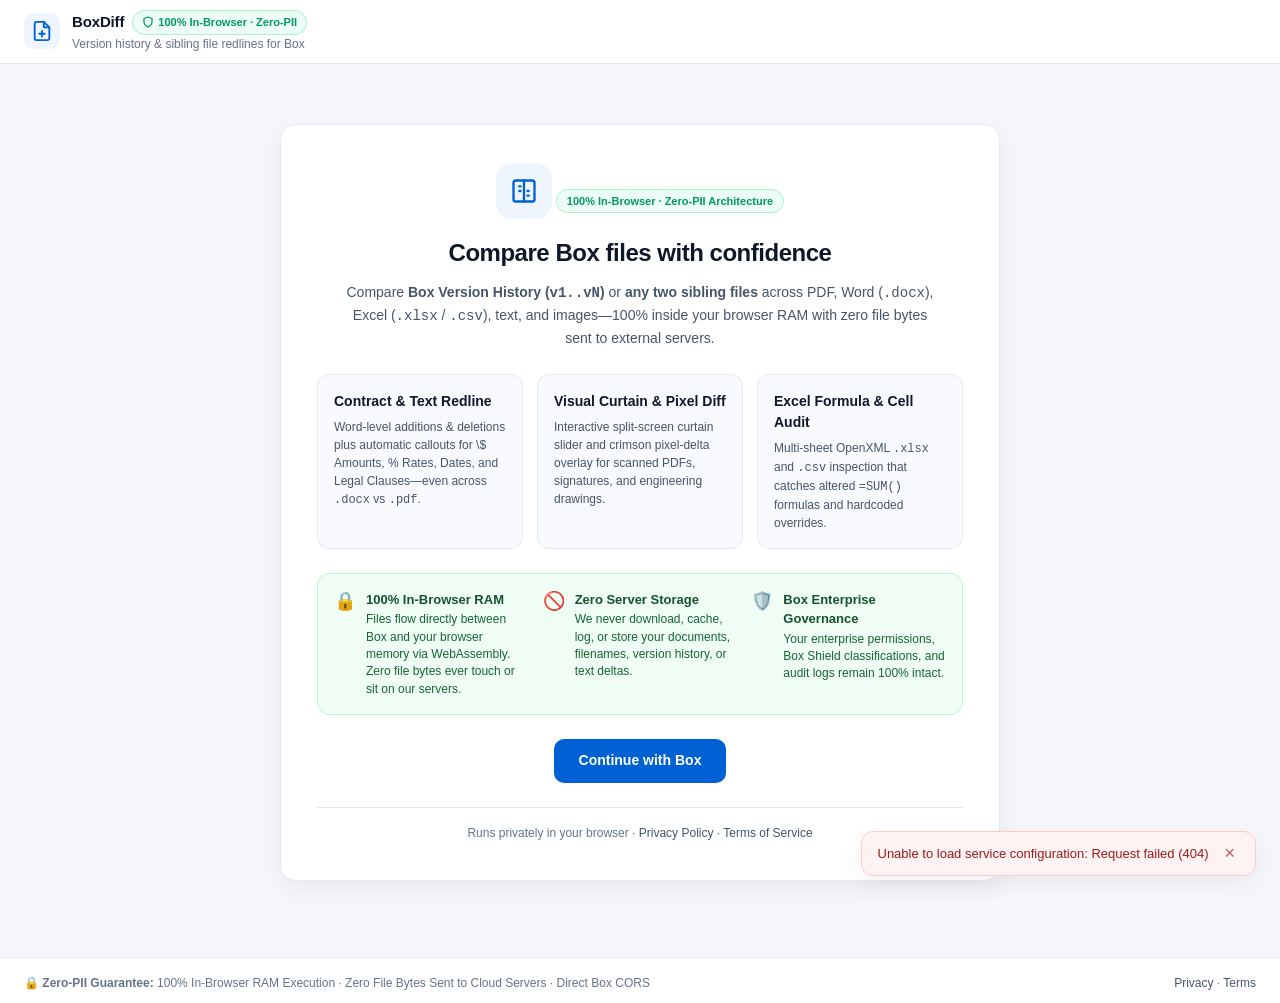
==== static/index.html @ 1926defb "feat(ui): highlight Zero-PII and 100% in-browser architecture across topbar, welcome card, and works" ====
<!DOCTYPE html>
<html lang="en">
<head>
  <meta charset="UTF-8" />
  <meta name="viewport" content="width=device-width, initial-scale=1.0" />
  <title>BoxDiff for Box</title>
  <link rel="stylesheet" href="/static/css/styles.css?v=2" />
  <script defer src="/static/vendor/pdf-lib.min.js?v=2"></script>
  <script defer src="/static/vendor/pdf.min.js?v=2"></script>
  <script defer src="/static/vendor/jszip.min.js?v=2"></script>
  <script type="module" src="/static/js/app.js?v=2"></script>
</head>
<body>
  <header class="topbar">
    <div class="brand-row">
      <div class="brand-icon" aria-hidden="true">
        <svg width="22" height="22" viewBox="0 0 24 24" fill="none" stroke="currentColor" stroke-width="2" stroke-linecap="round" stroke-linejoin="round">
          <path d="M14 2H6a2 2 0 0 0-2 2v16a2 2 0 0 0 2 2h12a2 2 0 0 0 2-2V8z"></path>
          <polyline points="14 2 14 8 20 8"></polyline>
          <line x1="12" y1="12" x2="12" y2="18"></line>
          <line x1="9" y1="15" x2="15" y2="15"></line>
        </svg>
      </div>
      <div class="brand-text">
        <div class="brand-title-line">
          <span class="brand-name">BoxDiff</span>
          <span class="privacy-pill" title="100% In-Browser: Files are streamed directly between Box and your browser's RAM via Box CORS. Zero file bytes are ever stored, cached, or analyzed on external servers.">
            <svg width="12" height="12" viewBox="0 0 24 24" fill="none" stroke="currentColor" stroke-width="2.5" stroke-linecap="round" stroke-linejoin="round" aria-hidden="true">
              <path d="M12 22s8-4 8-10V5l-8-3-8 3v7c0 6 8 10 8 10z"/>
            </svg>
            100% In-Browser &middot; Zero-PII
          </span>
        </div>
        <div class="brand-sub" id="active-context-label">Version history &amp; sibling file redlines for Box</div>
      </div>
    </div>

    <nav id="workspaceTabs" class="nav-tabs hidden" aria-label="Workspace Views">
      <button id="tabCompare" type="button" class="tab-btn active">Compare &amp; Redline</button>
      <button id="tabBrowse" type="button" class="tab-btn">Browse Box Folder</button>
    </nav>

    <div class="header-actions">
      <span id="quotaBadge" class="quota-pill hidden">Free: 5/5 diffs left</span>
      <span id="userBadge" class="pill-user hidden">Box Connected</span>
      <a id="btnReturnBox" href="#" class="btn btn-secondary btn-sm hidden">Return to Box</a>
    </div>
  </header>

  <main class="container">
    <div id="statusBanner" class="status-banner hidden" role="status">
      <span id="statusBannerText"></span>
      <button id="statusBannerClose" type="button" class="banner-close" aria-label="Dismiss">&times;</button>
    </div>

    <!-- Standalone OAuth Connect Screen -->
    <section id="connectScreen" class="welcome-card">
      <div class="welcome-icon" aria-hidden="true">
        <svg width="28" height="28" viewBox="0 0 24 24" fill="none" stroke="currentColor" stroke-width="2" stroke-linecap="round" stroke-linejoin="round">
          <rect x="3" y="3" width="18" height="18" rx="2" ry="2"></rect>
          <line x1="12" y1="3" x2="12" y2="21"></line>
          <path d="M8 8h1M8 12h1M15 12h1M15 16h1"></path>
        </svg>
      </div>
      <span class="hero-badge">100% In-Browser &middot; Zero-PII Architecture</span>
      <h1>Compare Box files with confidence</h1>
      <p class="welcome-lead">
        Compare <strong>Box Version History (<code>v1..vN</code>)</strong> or <strong>any two sibling files</strong> across
        PDF, Word (<code>.docx</code>), Excel (<code>.xlsx</code> / <code>.csv</code>), text, and images—100% inside your browser RAM with zero file bytes sent to external servers.
      </p>
      <div class="feature-grid">
        <div class="feature-tile">
          <h3>Contract &amp; Text Redline</h3>
          <p>Word-level additions &amp; deletions plus automatic callouts for \$ Amounts, % Rates, Dates, and Legal Clauses—even across <code>.docx</code> vs <code>.pdf</code>.</p>
        </div>
        <div class="feature-tile">
          <h3>Visual Curtain &amp; Pixel Diff</h3>
          <p>Interactive split-screen curtain slider and crimson pixel-delta overlay for scanned PDFs, signatures, and engineering drawings.</p>
        </div>
        <div class="feature-tile">
          <h3>Excel Formula &amp; Cell Audit</h3>
          <p>Multi-sheet OpenXML <code>.xlsx</code> and <code>.csv</code> inspection that catches altered <code>=SUM()</code> formulas and hardcoded overrides.</p>
        </div>
      </div>
      <div class="trust-guarantee-card">
        <div class="trust-item">
          <span class="trust-icon" aria-hidden="true">🔒</span>
          <div>
            <strong>100% In-Browser RAM</strong>
            <p>Files flow directly between Box and your browser memory via WebAssembly. Zero file bytes ever touch or sit on our servers.</p>
          </div>
        </div>
        <div class="trust-item">
          <span class="trust-icon" aria-hidden="true">🚫</span>
          <div>
            <strong>Zero Server Storage</strong>
            <p>We never download, cache, log, or store your documents, filenames, version history, or text deltas.</p>
          </div>
        </div>
        <div class="trust-item">
          <span class="trust-icon" aria-hidden="true">🛡️</span>
          <div>
            <strong>Box Enterprise Governance</strong>
            <p>Your enterprise permissions, Box Shield classifications, and audit logs remain 100% intact.</p>
          </div>
        </div>
      </div>
      <div class="welcome-actions">
        <button id="btnConnectBox" type="button" class="btn btn-primary btn-lg">Continue with Box</button>
      </div>
      <div class="welcome-footer">
        Runs privately in your browser &middot;
        <a href="/privacy" target="_blank" rel="noopener">Privacy Policy</a> &middot;
        <a href="/terms" target="_blank" rel="noopener">Terms of Service</a>
      </div>
    </section>

    <!-- Main Comparison Workspace -->
    <section id="compareWorkspace" class="workspace-section hidden">
      <div class="privacy-notice-strip">
        <span class="shield-dot" aria-hidden="true"></span>
        <span><strong>Zero-PII Active:</strong> Files are read and compared entirely within your browser RAM over direct Box HTTPS. Zero file bytes leave your machine or touch external servers.</span>
      </div>

      <div class="source-selector-card">
        <div class="selector-col selector-left">
          <label for="leftSelect" class="selector-label">
            <span class="dot dot-left"></span> Baseline (Left &mdash; Prior Version or Reference File)
          </label>
          <select id="leftSelect" class="source-select"></select>
          <div id="leftMetaInfo" class="selector-meta">Select baseline version or file</div>
        </div>

        <div class="selector-swap">
          <button id="btnSwapSides" type="button" class="btn-icon" title="Swap Baseline and Target">
            &#8646;
          </button>
        </div>

        <div class="selector-col selector-right">
          <label for="rightSelect" class="selector-label">
            <span class="dot dot-right"></span> Target (Right &mdash; Current Version or Revised File)
          </label>
          <select id="rightSelect" class="source-select"></select>
          <div id="rightMetaInfo" class="selector-meta">Select target version or file</div>
        </div>

        <div class="selector-actions">
          <button id="btnRunDiff" type="button" class="btn btn-primary">Run Comparison</button>
          <div class="export-row">
            <button id="btnExportBoxPdf" type="button" class="btn btn-secondary btn-sm" disabled>
              Save Report to Box
            </button>
            <button id="btnDownloadLocalPdf" type="button" class="btn btn-ghost btn-sm" disabled>
              Download PDF
            </button>
          </div>
        </div>
      </div>

      <div id="exportSuccessStrip" class="export-strip hidden">
        <span id="exportSuccessText">Saved Redline_Report.pdf to Box!</span>
        <button id="btnCopyReportLink" type="button" class="btn btn-ghost btn-sm">
          Create &amp; Copy Shared Link
        </button>
      </div>

      <div id="identicalNotice" class="identical-banner hidden">
        <strong>Cryptographic Match (Identical SHA-1):</strong> Baseline and Target contain identical raw bytes.
      </div>

      <div id="emptyPromptCard" class="empty-prompt-card hidden">
        <h3 id="emptyPromptTitle">Ready to Compare</h3>
        <p id="emptyPromptBody">
          Choose your <strong>Baseline (Left)</strong> and <strong>Target (Right)</strong> versions or sibling files above, then click <strong>Run Comparison</strong>.
        </p>
      </div>

      <!-- Diff Mode Switcher + KPI Strip -->
      <div id="diffToolbar" class="diff-toolbar hidden">
        <div class="mode-pills" role="tablist">
          <button id="modeBtnText" type="button" class="mode-pill active">Text &amp; Clause Redline</button>
          <button id="modeBtnVisual" type="button" class="mode-pill">Visual Curtain &amp; Pixel Diff</button>
          <button id="modeBtnSheet" type="button" class="mode-pill">Spreadsheet &amp; Formula Audit</button>
        </div>
        <div id="kpiSummaryStrip" class="kpi-strip"></div>
      </div>

      <!-- PANE 1: Text & Clause Redline -->
      <div id="paneTextDiff" class="diff-pane hidden">
        <div id="scannedPdfHint" class="hint-banner hidden">
          No selectable text layer was found on one or more PDF pages. Switch to <strong>Visual Curtain &amp; Pixel Diff</strong> above to inspect scanned signatures, stamps, or image changes.
        </div>

        <div id="smartHighlightsBox" class="highlights-card hidden">
          <div class="highlights-header">
            <strong>Smart Financial, Rate, Date &amp; Legal Clause Highlights</strong>
            <span id="highlightsCountBadge" class="pill-warn">0 key shifts</span>
          </div>
          <div id="smartHighlightsList" class="highlights-grid"></div>
        </div>

        <div class="subtoolbar">
          <div class="btn-group">
            <button id="btnTextUnified" type="button" class="sub-btn active">Unified Redline</button>
            <button id="btnTextSplit" type="button" class="sub-btn">Side-by-Side</button>
          </div>
          <label class="checkbox-inline">
            <input type="checkbox" id="chkChangesOnly" checked />
            <span>Show changed sections only (&plusmn;3 context lines)</span>
          </label>
        </div>

        <div id="textDiffContainer" class="redline-viewport"></div>
      </div>

      <!-- PANE 2: Visual Curtain & Pixel Diff -->
      <div id="paneVisualDiff" class="diff-pane hidden">
        <div class="subtoolbar visual-subtoolbar">
          <div class="btn-group">
            <button id="visModeCurtain" type="button" class="sub-btn active">Split Curtain Slider</button>
            <button id="visModePixel" type="button" class="sub-btn">Crimson Pixel Delta</button>
            <button id="visModeSide" type="button" class="sub-btn">Side-by-Side</button>
          </div>

          <div class="page-nav-group">
            <button id="btnPrevPage" type="button" class="btn btn-ghost btn-sm">&larr; Prev</button>
            <span id="pageIndicator" class="page-indicator">Page 1 / 1</span>
            <button id="btnNextPage" type="button" class="btn btn-ghost btn-sm">Next &rarr;</button>
          </div>

          <div class="sensitivity-group">
            <label for="pixelThresholdRange">Threshold:</label>
            <input id="pixelThresholdRange" type="range" min="8" max="64" value="24" />
            <span id="pixelThresholdLabel" class="mono-sm">24</span>
          </div>

          <span id="visualPageDeltaBadge" class="pill-delta">0.00% pixels changed</span>
        </div>

        <div id="pageDeltaStrip" class="page-delta-strip hidden"></div>

        <div id="visualStage" class="visual-stage">
          <!-- Mode 1: Interactive Split Curtain -->
          <div id="curtainStage" class="curtain-wrapper">
            <div class="curtain-slider-bar">
              <span class="tag-left">Baseline (Left)</span>
              <input id="curtainSlider" type="range" min="0" max="100" value="50" aria-label="Curtain split position" />
              <span class="tag-right">Target (Right)</span>
            </div>
            <div id="curtainViewport" class="curtain-viewport">
              <canvas id="curtainRightCanvas" class="vis-canvas"></canvas>
              <div id="curtainLeftClip" class="curtain-left-clip">
                <canvas id="curtainLeftCanvas" class="vis-canvas"></canvas>
              </div>
              <div id="curtainDivider" class="curtain-divider">
                <div class="curtain-knob">&harr;</div>
              </div>
            </div>
          </div>

          <!-- Mode 2: Crimson Pixel Overlay -->
          <div id="pixelStage" class="pixel-wrapper hidden">
            <canvas id="pixelDiffCanvas" class="vis-canvas"></canvas>
          </div>

          <!-- Mode 3: Side-by-Side -->
          <div id="sideStage" class="side-wrapper hidden">
            <div class="side-card">
              <div class="side-caption tag-left">Baseline (Left)</div>
              <canvas id="sideLeftCanvas" class="vis-canvas"></canvas>
            </div>
            <div class="side-card">
              <div class="side-caption tag-right">Target (Right)</div>
              <canvas id="sideRightCanvas" class="vis-canvas"></canvas>
            </div>
          </div>
        </div>
      </div>

      <!-- PANE 3: Spreadsheet Multi-Sheet Cell & Formula Audit -->
      <div id="paneSheetDiff" class="diff-pane hidden">
        <div id="formulaOverrideAlert" class="override-alert hidden"></div>

        <div id="sheetTabsBar" class="sheet-tabs-bar"></div>

        <div class="subtoolbar">
          <div class="btn-group">
            <button id="sheetFilterAll" type="button" class="sub-btn active">All Changes</button>
            <button id="sheetFilterFormulas" type="button" class="sub-btn">Formula Edits</button>
            <button id="sheetFilterOverrides" type="button" class="sub-btn">Hardcoded Overrides</button>
            <button id="sheetFilterValues" type="button" class="sub-btn">Value Changes</button>
          </div>
          <input
            id="sheetSearchInput"
            type="search"
            class="search-input"
            placeholder="Filter cell (e.g. B14, SUM, Revenue)..."
          />
        </div>

        <div class="table-scroll">
          <table class="sheet-diff-table">
            <thead>
              <tr>
                <th>Cell</th>
                <th>Change Type</th>
                <th>Baseline (Left)</th>
                <th>Target (Right)</th>
                <th>Numeric &Delta;</th>
              </tr>
            </thead>
            <tbody id="sheetDiffTableBody"></tbody>
          </table>
        </div>
      </div>
    </section>

    <!-- Box Folder Browser Workspace -->
    <section id="browseWorkspace" class="workspace-section hidden">
      <div class="browser-header-card">
        <div>
          <h2 id="folderTitle" class="folder-title">All Files</h2>
          <p class="muted-sm">
            Pick any file's <strong>Version History</strong>, or assign <strong>Set Baseline (Left)</strong> and <strong>Set Target (Right)</strong> across two files.
          </p>
        </div>
        <div class="browser-nav-btns">
          <button id="btnUpFolder" type="button" class="btn btn-ghost btn-sm">&uarr; Parent Folder</button>
          <button id="btnRootFolder" type="button" class="btn btn-ghost btn-sm">Root (All Files)</button>
        </div>
      </div>

      <div class="table-scroll">
        <table class="folder-table">
          <thead>
            <tr>
              <th>Name</th>
              <th>Type</th>
              <th>Size</th>
              <th>Modified</th>
              <th>Compare Actions</th>
            </tr>
          </thead>
          <tbody id="folderTableBody"></tbody>
        </table>
      </div>
    </section>
  </main>

  <footer class="app-footer">
    <span>🔒 <strong>Zero-PII Guarantee:</strong> 100% In-Browser RAM Execution &middot; Zero File Bytes Sent to Cloud Servers &middot; Direct Box CORS</span>
    <span>
      <a href="/privacy" target="_blank" rel="noopener">Privacy</a> &middot;
      <a href="/terms" target="_blank" rel="noopener">Terms</a>
    </span>
  </footer>
</body>
</html>
---- static/css/styles.css ----
:root {
  --bg: #f5f7fb;
  --surface: #ffffff;
  --surface-subtle: #f8fafd;
  --text: #0f172a;
  --text-secondary: #475569;
  --muted: #64748b;
  --border: #e4e9f2;
  --border-strong: #cbd5e1;
  --primary: #0061d5;
  --primary-hover: #0050b3;
  --primary-soft: #eef5ff;
  --safe: #059669;
  --safe-soft: #ecfdf5;
  --safe-border: #a7f3d0;
  --amber: #b45309;
  --amber-soft: #fffbeb;
  --amber-border: #fde68a;
  --danger: #dc2626;
  --danger-soft: #fef2f2;
  --danger-border: #fecaca;
  --radius-sm: 8px;
  --radius-md: 12px;
  --radius-lg: 16px;
  --shadow-sm: 0 1px 3px rgba(15, 23, 42, 0.04), 0 1px 2px rgba(15, 23, 42, 0.02);
  --shadow-md: 0 8px 24px rgba(15, 23, 42, 0.06);
  --shadow-lg: 0 12px 32px rgba(15, 23, 42, 0.08);
  --font-sans: -apple-system, BlinkMacSystemFont, "Inter", "Segoe UI", Roboto, sans-serif;
  --font-mono: "JetBrains Mono", ui-monospace, SFMono-Regular, Menlo, Consolas, monospace;

  /* Redline Tokens in Daylight */
  --del-bg: #fef2f2;
  --del-tok: #fecaca;
  --del-text: #991b1b;
  --add-bg: #f0fdf4;
  --add-tok: #bbf7d0;
  --add-text: #166534;
}

* {
  box-sizing: border-box;
}

body {
  margin: 0;
  min-height: 100vh;
  display: flex;
  flex-direction: column;
  background: var(--bg);
  color: var(--text);
  font-family: var(--font-sans);
  font-size: 14px;
  line-height: 1.5;
  -webkit-font-smoothing: antialiased;
}

.hidden {
  display: none !important;
}

/* Calm, Airy Box-Native Top Header */
.topbar {
  background: var(--surface);
  border-bottom: 1px solid var(--border);
  padding: 10px 24px;
  min-height: 58px;
  display: flex;
  flex-wrap: wrap;
  align-items: center;
  justify-content: space-between;
  gap: 14px;
  position: sticky;
  top: 0;
  z-index: 30;
}

.brand-cluster,
.brand-row {
  display: flex;
  align-items: center;
  gap: 12px;
}

.brand-logo,
.brand-icon {
  width: 36px;
  height: 36px;
  border-radius: 10px;
  background: var(--primary-soft);
  color: var(--primary);
  display: grid;
  place-items: center;
  flex-shrink: 0;
}

.brand-title-row,
.brand-title-line {
  display: flex;
  align-items: center;
  gap: 8px;
}

.brand-name {
  font-weight: 700;
  font-size: 15px;
  letter-spacing: -0.01em;
  color: var(--text);
}

.privacy-pill,
.badge-safe {
  font-size: 11px;
  font-weight: 600;
  color: var(--safe);
  background: var(--safe-soft);
  border: 1px solid var(--safe-border);
  padding: 3px 9px;
  border-radius: 999px;
  display: inline-flex;
  align-items: center;
  gap: 4px;
}

.privacy-notice-strip {
  display: flex;
  align-items: center;
  gap: 9px;
  padding: 9px 15px;
  background: #f0fdf4;
  border: 1px solid #bbf7d0;
  border-radius: var(--radius-sm);
  color: #166534;
  font-size: 12px;
  margin-bottom: 14px;
}

.shield-dot {
  width: 8px;
  height: 8px;
  border-radius: 50%;
  background: var(--safe);
  flex-shrink: 0;
  box-shadow: 0 0 0 3px rgba(5, 150, 105, 0.2);
}

.trust-guarantee-card {
  display: grid;
  grid-template-columns: repeat(3, 1fr);
  gap: 14px;
  margin: 22px 0 24px;
  padding: 16px;
  background: #f0fdf4;
  border: 1px solid #bbf7d0;
  border-radius: var(--radius-md);
  text-align: left;
}

@media (max-width: 768px) {
  .trust-guarantee-card {
    grid-template-columns: 1fr;
  }
}

.trust-item {
  display: flex;
  align-items: flex-start;
  gap: 10px;
}

.trust-icon {
  font-size: 18px;
  line-height: 1;
  flex-shrink: 0;
  margin-top: 2px;
}

.trust-item strong {
  display: block;
  font-size: 13px;
  color: #14532d;
  margin-bottom: 2px;
}

.trust-item p {
  margin: 0;
  font-size: 12px;
  color: #166534;
  line-height: 1.45;
}

.brand-sub {
  color: var(--muted);
  font-size: 12px;
  max-width: 420px;
  white-space: nowrap;
  overflow: hidden;
  text-overflow: ellipsis;
}

/* Nav Tabs */
.nav-tabs {
  display: flex;
  gap: 4px;
  background: var(--bg);
  padding: 4px;
  border-radius: 10px;
  border: 1px solid var(--border);
}

.nav-tab,
.tab-btn {
  border: none;
  background: transparent;
  color: var(--text-secondary);
  font-size: 13px;
  font-weight: 600;
  padding: 6px 14px;
  border-radius: 7px;
  cursor: pointer;
  transition: all 0.15s ease;
  font-family: var(--font-sans);
}

.nav-tab:hover,
.tab-btn:hover {
  color: var(--text);
}

.nav-tab.active,
.tab-btn.active {
  background: var(--surface);
  color: var(--primary);
  box-shadow: var(--shadow-sm);
}

/* Header Right Actions */
.topbar-right,
.header-actions {
  display: flex;
  align-items: center;
  gap: 10px;
}

.quota-pill,
.pill-quota {
  font-size: 12px;
  font-weight: 500;
  color: var(--text-secondary);
  background: var(--bg);
  border: 1px solid var(--border);
  padding: 4px 10px;
  border-radius: 999px;
}

.pill-user {
  font-size: 11px;
  font-weight: 600;
  color: var(--safe);
  background: var(--safe-soft);
  border: 1px solid var(--safe-border);
  padding: 3px 9px;
  border-radius: 999px;
}

/* Buttons */
.btn {
  display: inline-flex;
  align-items: center;
  justify-content: center;
  gap: 6px;
  border-radius: 9px;
  font-size: 13px;
  font-weight: 600;
  padding: 8px 15px;
  cursor: pointer;
  border: 1px solid transparent;
  transition: all 0.15s ease;
  text-decoration: none;
  font-family: var(--font-sans);
  line-height: 1.4;
}

.btn:disabled {
  opacity: 0.45;
  cursor: not-allowed;
}

.btn-primary {
  background: var(--primary);
  color: #ffffff;
}

.btn-primary:hover:not(:disabled) {
  background: var(--primary-hover);
}

.btn-secondary {
  background: var(--surface);
  color: var(--text);
  border-color: var(--border-strong);
}

.btn-secondary:hover:not(:disabled) {
  background: var(--surface-subtle);
  border-color: #94a3b8;
}

.btn-ghost {
  background: transparent;
  color: var(--text-secondary);
  border-color: var(--border);
}

.btn-ghost:hover:not(:disabled) {
  background: var(--surface);
  color: var(--text);
  border-color: var(--border-strong);
}

.btn-danger-soft {
  background: var(--danger-soft);
  color: var(--danger);
  border-color: var(--danger-border);
}

.btn-danger-soft:hover:not(:disabled) {
  background: #fee2e2;
}

.btn-sm {
  padding: 5px 11px;
  font-size: 12px;
  border-radius: 7px;
}

.btn-lg {
  padding: 11px 24px;
  font-size: 14px;
  border-radius: 10px;
}

.btn-block {
  width: 100%;
}

.btn-icon {
  width: 36px;
  height: 36px;
  padding: 0;
  display: grid;
  place-items: center;
  font-size: 16px;
  border-radius: 50%;
  border: 1px solid var(--border);
  background: var(--surface);
  color: var(--text-secondary);
  cursor: pointer;
  transition: all 0.15s ease;
}

.btn-icon:hover {
  background: var(--primary-soft);
  color: var(--primary);
  border-color: #bfdbfe;
}

/* Shell / Container */
.container,
.app-shell {
  max-width: 1220px;
  width: 100%;
  margin: 0 auto;
  padding: 20px 24px 36px;
  flex: 1;
}

/* Floating Status Banner / Toast */
.status-banner,
.toast {
  position: fixed;
  right: 24px;
  bottom: 24px;
  z-index: 1000;
  max-width: 440px;
  padding: 12px 16px;
  border-radius: var(--radius-md);
  display: flex;
  align-items: center;
  justify-content: space-between;
  gap: 12px;
  font-size: 13px;
  font-weight: 500;
  background: var(--surface);
  border: 1px solid var(--border-strong);
  box-shadow: var(--shadow-md);
  animation: slideIn 0.2s ease-out;
}

@keyframes slideIn {
  from {
    transform: translateY(12px);
    opacity: 0;
  }
  to {
    transform: translateY(0);
    opacity: 1;
  }
}

.status-banner.info,
.toast-info {
  background: var(--primary-soft);
  border-color: #bfdbfe;
  color: #1e40af;
}

.status-banner.success,
.toast-success {
  background: var(--safe-soft);
  border-color: var(--safe-border);
  color: #065f46;
}

.status-banner.error,
.toast-error {
  background: var(--danger-soft);
  border-color: var(--danger-border);
  color: #991b1b;
}

.status-banner.warn,
.toast-warn {
  background: var(--amber-soft);
  border-color: var(--amber-border);
  color: #92400e;
}

.banner-close,
.toast-dismiss {
  background: none;
  border: none;
  font-size: 18px;
  line-height: 1;
  color: currentColor;
  opacity: 0.7;
  cursor: pointer;
  padding: 0 4px;
}

.banner-close:hover,
.toast-dismiss:hover {
  opacity: 1;
}

/* Welcome / Connect Screen */
.welcome-card,
.hero-card {
  max-width: 720px;
  margin: 40px auto;
  background: var(--surface);
  border: 1px solid var(--border);
  border-radius: var(--radius-lg);
  padding: 38px 36px;
  text-align: center;
  box-shadow: var(--shadow-md);
}

.welcome-icon,
.hero-badge {
  display: inline-flex;
  align-items: center;
  justify-content: center;
}

.welcome-icon {
  width: 56px;
  height: 56px;
  margin: 0 auto 16px;
  border-radius: 16px;
  background: var(--primary-soft);
  color: var(--primary);
}

.hero-badge {
  font-size: 11px;
  font-weight: 600;
  color: var(--safe);
  background: var(--safe-soft);
  border: 1px solid var(--safe-border);
  padding: 3px 10px;
  border-radius: 999px;
  margin-bottom: 14px;
}

.welcome-card h1,
.hero-card h1 {
  margin: 0 0 10px;
  font-size: 24px;
  font-weight: 700;
  letter-spacing: -0.02em;
  color: var(--text);
}

.welcome-lead,
.hero-lead {
  margin: 0 auto 24px;
  color: var(--text-secondary);
  font-size: 14px;
  line-height: 1.6;
  max-width: 600px;
}

.feature-grid {
  display: grid;
  grid-template-columns: repeat(3, 1fr);
  gap: 14px;
  margin: 24px 0;
  text-align: left;
}

@media (max-width: 768px) {
  .feature-grid {
    grid-template-columns: 1fr;
  }
}

.feature-tile {
  background: var(--surface-subtle);
  border: 1px solid var(--border);
  border-radius: var(--radius-md);
  padding: 16px;
}

.feature-tile h3 {
  margin: 0 0 6px;
  font-size: 14px;
  font-weight: 600;
  color: var(--text);
}

.feature-tile p {
  margin: 0;
  font-size: 12px;
  color: var(--text-secondary);
  line-height: 1.5;
}

.welcome-actions,
.hero-actions {
  display: flex;
  justify-content: center;
  margin-top: 24px;
}

.welcome-footer,
.legal-links {
  margin-top: 24px;
  padding-top: 16px;
  border-top: 1px solid var(--border);
  font-size: 12px;
  color: var(--muted);
}

.welcome-footer a,
.legal-links a {
  color: var(--text-secondary);
  text-decoration: none;
}

.welcome-footer a:hover,
.legal-links a:hover {
  color: var(--primary);
}

/* Comparison Workspace */
.workspace-section {
  display: flex;
  flex-direction: column;
  gap: 16px;
}

/* Source Selector Card */
.source-selector-card {
  display: grid;
  grid-template-columns: 1fr auto 1fr auto;
  align-items: center;
  gap: 16px;
  background: var(--surface);
  border: 1px solid var(--border);
  border-radius: var(--radius-lg);
  padding: 22px 24px;
  box-shadow: var(--shadow-sm);
}

@media (max-width: 960px) {
  .source-selector-card {
    grid-template-columns: 1fr;
  }
  .selector-swap {
    display: flex;
    justify-content: center;
  }
}

.selector-col {
  display: flex;
  flex-direction: column;
  gap: 6px;
}

.selector-label {
  font-size: 12px;
  font-weight: 600;
  text-transform: uppercase;
  letter-spacing: 0.03em;
  color: var(--text-secondary);
  display: flex;
  align-items: center;
  gap: 7px;
}

.dot {
  width: 8px;
  height: 8px;
  border-radius: 50%;
  display: inline-block;
}

.dot-left {
  background: #64748b;
}

.dot-right {
  background: var(--primary);
}

.source-select {
  width: 100%;
  padding: 10px 12px;
  border-radius: 8px;
  background: var(--surface);
  color: var(--text);
  border: 1px solid var(--border-strong);
  font-size: 13px;
  font-weight: 500;
  font-family: var(--font-sans);
  transition: all 0.15s ease;
}

.source-select:focus {
  border-color: var(--primary);
  box-shadow: 0 0 0 3px rgba(0, 97, 213, 0.12);
  outline: none;
}

.selector-meta {
  font-size: 12px;
  color: var(--muted);
  font-family: var(--font-mono);
  overflow: hidden;
  text-overflow: ellipsis;
  white-space: nowrap;
}

.selector-swap {
  display: flex;
  align-items: center;
  justify-content: center;
  padding-top: 14px;
}

.selector-actions {
  display: flex;
  flex-direction: column;
  gap: 8px;
  min-width: 190px;
}

.export-row {
  display: flex;
  gap: 6px;
}

/* Strips & Notices */
.export-strip {
  display: flex;
  align-items: center;
  justify-content: space-between;
  padding: 12px 18px;
  border-radius: var(--radius-md);
  background: var(--safe-soft);
  border: 1px solid var(--safe-border);
  color: #065f46;
  font-size: 13px;
  font-weight: 500;
}

.identical-banner {
  padding: 12px 18px;
  border-radius: var(--radius-md);
  background: var(--safe-soft);
  border: 1px solid var(--safe-border);
  color: #065f46;
  font-size: 13px;
  font-weight: 500;
}

.empty-prompt-card {
  padding: 44px 24px;
  text-align: center;
  border-radius: var(--radius-lg);
  background: var(--surface);
  border: 2px dashed var(--border);
  color: var(--text-secondary);
}

.empty-prompt-card h3 {
  margin: 0 0 8px;
  color: var(--text);
  font-size: 18px;
  font-weight: 600;
}

.empty-prompt-card p {
  margin: 0;
  color: var(--text-secondary);
  font-size: 14px;
}

/* Diff Toolbar & KPIs */
.diff-toolbar {
  display: flex;
  flex-wrap: wrap;
  align-items: center;
  justify-content: space-between;
  gap: 12px;
  padding: 12px 18px;
  border-radius: var(--radius-md);
  background: var(--surface);
  border: 1px solid var(--border);
  box-shadow: var(--shadow-sm);
}

.mode-pills {
  display: flex;
  flex-wrap: wrap;
  gap: 4px;
  background: var(--bg);
  padding: 4px;
  border-radius: 10px;
  border: 1px solid var(--border);
}

.mode-pill {
  padding: 6px 14px;
  border-radius: 7px;
  border: none;
  background: transparent;
  color: var(--text-secondary);
  font-size: 13px;
  font-weight: 600;
  cursor: pointer;
  transition: all 0.15s ease;
  font-family: var(--font-sans);
}

.mode-pill:hover {
  color: var(--text);
}

.mode-pill.active {
  background: var(--surface);
  color: var(--primary);
  box-shadow: var(--shadow-sm);
}

.mode-pill:disabled {
  opacity: 0.4;
  cursor: not-allowed;
}

.kpi-strip {
  display: flex;
  flex-wrap: wrap;
  gap: 8px;
}

.kpi-chip {
  padding: 4px 12px;
  border-radius: 999px;
  font-size: 12px;
  font-weight: 600;
  font-family: var(--font-mono);
  background: var(--surface-subtle);
  border: 1px solid var(--border);
}

.kpi-add {
  background: var(--safe-soft);
  color: var(--safe);
  border-color: var(--safe-border);
}

.kpi-del {
  background: var(--danger-soft);
  color: var(--danger);
  border-color: var(--danger-border);
}

.kpi-mod {
  background: var(--amber-soft);
  color: var(--amber);
  border-color: var(--amber-border);
}

/* Smart Highlights Card */
.highlights-card {
  padding: 14px 18px;
  border-radius: var(--radius-md);
  background: #fffdf5;
  border: 1px solid var(--amber-border);
  margin-bottom: 14px;
}

.highlights-header {
  display: flex;
  align-items: center;
  justify-content: space-between;
  margin-bottom: 10px;
  font-size: 13px;
  font-weight: 600;
  color: #78350f;
}

.pill-warn {
  font-size: 11px;
  font-weight: 700;
  color: var(--amber);
  background: var(--amber-soft);
  border: 1px solid var(--amber-border);
  padding: 2px 10px;
  border-radius: 999px;
}

.highlights-grid {
  display: grid;
  grid-template-columns: repeat(auto-fill, minmax(280px, 1fr));
  gap: 8px;
}

.highlight-item {
  text-align: left;
  padding: 10px 12px;
  border-radius: 8px;
  background: var(--surface);
  border: 1px solid var(--border);
  color: var(--text);
  cursor: pointer;
  transition: all 0.15s ease;
  box-shadow: 0 1px 2px rgba(15, 23, 42, 0.03);
}

.highlight-item:hover {
  border-color: var(--amber);
  box-shadow: var(--shadow-sm);
  transform: translateY(-1px);
}

.hl-top {
  display: flex;
  justify-content: space-between;
  font-size: 11px;
  color: var(--amber);
  font-weight: 700;
  text-transform: uppercase;
  letter-spacing: 0.03em;
  margin-bottom: 4px;
}

.hl-delta {
  font-family: var(--font-mono);
  font-size: 12px;
  word-break: break-word;
  color: var(--text);
}

/* Subtoolbars */
.subtoolbar {
  display: flex;
  flex-wrap: wrap;
  align-items: center;
  justify-content: space-between;
  gap: 12px;
  padding: 10px 16px;
  background: var(--surface);
  border: 1px solid var(--border);
  border-radius: var(--radius-md);
  margin-bottom: 12px;
  box-shadow: var(--shadow-sm);
}

.btn-group {
  display: inline-flex;
  background: var(--bg);
  padding: 3px;
  border-radius: 8px;
  border: 1px solid var(--border);
}

.sub-btn {
  background: transparent;
  border: none;
  color: var(--text-secondary);
  padding: 5px 12px;
  border-radius: 6px;
  font-size: 12px;
  font-weight: 600;
  cursor: pointer;
  transition: all 0.15s ease;
  font-family: var(--font-sans);
}

.sub-btn:hover {
  color: var(--text);
}

.sub-btn.active {
  background: var(--surface);
  color: var(--primary);
  box-shadow: var(--shadow-sm);
}

.checkbox-inline {
  display: inline-flex;
  align-items: center;
  gap: 7px;
  font-size: 13px;
  color: var(--text-secondary);
  cursor: pointer;
}

.hint-banner,
.override-alert {
  padding: 12px 16px;
  border-radius: var(--radius-md);
  margin-bottom: 12px;
  font-size: 13px;
}

.hint-banner {
  background: var(--primary-soft);
  border: 1px solid #bfdbfe;
  color: #1e40af;
}

.override-alert {
  background: var(--danger-soft);
  border: 1px solid var(--danger-border);
  color: #991b1b;
}

/* Text Redline Viewport */
.redline-viewport {
  border-radius: var(--radius-md);
  background: var(--surface);
  border: 1px solid var(--border);
  overflow-x: auto;
  font-family: var(--font-mono);
  font-size: 13px;
  box-shadow: var(--shadow-sm);
}

.diff-table {
  width: 100%;
  border-collapse: collapse;
}

.diff-table td {
  padding: 5px 10px;
  vertical-align: top;
  border-bottom: 1px solid #f1f5f9;
  white-space: pre-wrap;
  word-break: break-word;
  color: var(--text);
}

.diff-ln {
  width: 44px;
  text-align: right;
  color: #94a3b8;
  user-select: none;
  background: var(--surface-subtle);
  border-right: 1px solid var(--border);
  font-size: 11px;
}

.diff-sign {
  width: 22px;
  text-align: center;
  user-select: none;
  font-weight: 700;
  color: #94a3b8;
}

.row-del {
  background: var(--del-bg);
  color: var(--del-text);
}

.row-add {
  background: var(--add-bg);
  color: var(--add-text);
}

.row-sep td {
  background: var(--surface-subtle);
  color: var(--muted);
  text-align: center;
  font-size: 11px;
  padding: 6px;
  border-top: 1px dashed var(--border);
  border-bottom: 1px dashed var(--border);
}

.tok-del {
  background: var(--del-tok);
  color: #7f1d1d;
  text-decoration: line-through;
  border-radius: 3px;
  padding: 1px 4px;
  font-weight: 600;
}

.tok-ins {
  background: var(--add-tok);
  color: #14532d;
  text-decoration: none;
  border-radius: 3px;
  padding: 1px 4px;
  font-weight: 600;
}

.flash-target {
  outline: 2px solid var(--amber);
  background: #fef9c3 !important;
}

/* Visual Diff Stage */
.page-nav-group,
.sensitivity-group {
  display: inline-flex;
  align-items: center;
  gap: 8px;
  font-size: 13px;
  color: var(--text-secondary);
}

.page-indicator,
.mono-sm {
  font-family: var(--font-mono);
  font-size: 12px;
}

.pill-delta {
  font-size: 11px;
  font-weight: 600;
  color: var(--text-secondary);
  background: var(--bg);
  border: 1px solid var(--border);
  padding: 3px 9px;
  border-radius: 999px;
  font-family: var(--font-mono);
}

.page-delta-strip {
  display: flex;
  flex-wrap: wrap;
  gap: 6px;
  margin-bottom: 12px;
}

.page-pill {
  padding: 4px 10px;
  border-radius: 6px;
  border: 1px solid var(--border);
  background: var(--surface);
  color: var(--text-secondary);
  font-family: var(--font-mono);
  font-size: 12px;
  cursor: pointer;
  transition: all 0.15s ease;
}

.page-pill:hover {
  border-color: var(--border-strong);
  color: var(--text);
}

.page-pill.changed {
  border-color: var(--danger-border);
  color: var(--danger);
  background: var(--danger-soft);
}

.page-pill.active {
  outline: 2px solid var(--primary);
  border-color: var(--primary);
}

.visual-stage {
  padding: 24px;
  border-radius: var(--radius-lg);
  background: #f1f5f9;
  border: 1px solid var(--border);
  overflow: auto;
  box-shadow: inset 0 1px 3px rgba(15, 23, 42, 0.04);
}

.curtain-slider-bar {
  display: flex;
  align-items: center;
  gap: 12px;
  max-width: 580px;
  margin: 0 auto 16px;
}

.curtain-slider-bar input[type="range"] {
  flex: 1;
}

.tag-left {
  color: var(--danger);
  background: var(--danger-soft);
  border: 1px solid var(--danger-border);
  padding: 3px 10px;
  border-radius: 999px;
  font-size: 11px;
  font-weight: 600;
}

.tag-right {
  color: var(--safe);
  background: var(--safe-soft);
  border: 1px solid var(--safe-border);
  padding: 3px 10px;
  border-radius: 999px;
  font-size: 11px;
  font-weight: 600;
}

.curtain-viewport {
  position: relative;
  display: inline-block;
  margin: 0 auto;
  max-width: 100%;
  box-shadow: var(--shadow-md);
  border: 1px solid var(--border);
  border-radius: 8px;
  user-select: none;
  cursor: ew-resize;
  background: #ffffff;
  overflow: hidden;
}

.curtain-wrapper,
.pixel-wrapper {
  text-align: center;
}

.vis-canvas {
  display: block;
  max-width: 100%;
  height: auto;
  background: #ffffff;
}

.curtain-left-clip {
  position: absolute;
  inset: 0;
  clip-path: inset(0 50% 0 0);
  pointer-events: none;
}

.curtain-divider {
  position: absolute;
  top: 0;
  bottom: 0;
  left: 50%;
  width: 2px;
  background: var(--primary);
  pointer-events: none;
}

.curtain-knob {
  position: absolute;
  top: 50%;
  left: 50%;
  transform: translate(-50%, -50%);
  width: 32px;
  height: 32px;
  border-radius: 50%;
  background: var(--primary);
  color: #ffffff;
  font-weight: 700;
  display: grid;
  place-items: center;
  box-shadow: 0 2px 8px rgba(0, 97, 213, 0.35);
}

.side-wrapper {
  display: grid;
  grid-template-columns: 1fr 1fr;
  gap: 16px;
}

@media (max-width: 900px) {
  .side-wrapper {
    grid-template-columns: 1fr;
  }
}

.side-card {
  background: var(--surface);
  padding: 14px;
  border-radius: var(--radius-md);
  border: 1px solid var(--border);
  box-shadow: var(--shadow-sm);
}

.side-caption {
  margin-bottom: 10px;
  text-align: center;
}

/* Spreadsheet Audit */
.sheet-tabs-bar {
  display: flex;
  flex-wrap: wrap;
  gap: 6px;
  margin-bottom: 12px;
}

.sheet-tab {
  padding: 6px 14px;
  border-radius: 8px;
  border: 1px solid var(--border);
  background: var(--surface);
  color: var(--text-secondary);
  font-size: 13px;
  font-weight: 600;
  cursor: pointer;
  transition: all 0.15s ease;
  font-family: var(--font-sans);
}

.sheet-tab:hover {
  color: var(--text);
  border-color: var(--border-strong);
}

.sheet-tab.active {
  border-color: #bfdbfe;
  background: var(--primary-soft);
  color: var(--primary);
  box-shadow: var(--shadow-sm);
}

.search-input {
  padding: 7px 12px;
  border-radius: 8px;
  background: var(--surface);
  border: 1px solid var(--border-strong);
  color: var(--text);
  font-size: 13px;
  min-width: 260px;
  font-family: var(--font-sans);
  transition: all 0.15s ease;
}

.search-input:focus {
  border-color: var(--primary);
  box-shadow: 0 0 0 3px rgba(0, 97, 213, 0.12);
  outline: none;
}

.table-scroll {
  overflow-x: auto;
  border-radius: var(--radius-md);
  background: var(--surface);
  border: 1px solid var(--border);
  box-shadow: var(--shadow-sm);
}

.sheet-diff-table,
.folder-table {
  width: 100%;
  border-collapse: collapse;
  font-size: 13px;
}

.sheet-diff-table th,
.sheet-diff-table td,
.folder-table th,
.folder-table td {
  padding: 10px 14px;
  text-align: left;
  border-bottom: 1px solid #f1f5f9;
}

.sheet-diff-table th,
.folder-table th {
  background: var(--surface-subtle);
  color: var(--text-secondary);
  font-size: 11px;
  font-weight: 600;
  text-transform: uppercase;
  letter-spacing: 0.04em;
  border-bottom: 1px solid var(--border);
}

.folder-table tr:hover {
  background: var(--surface-subtle);
}

.cell-addr {
  font-family: var(--font-mono);
  font-weight: 700;
  color: var(--primary);
  font-size: 12px;
}

.formula-pill {
  display: inline-block;
  padding: 2px 6px;
  border-radius: 4px;
  background: var(--primary-soft);
  color: var(--primary);
  border: 1px solid #bfdbfe;
  font-family: var(--font-mono);
  font-size: 12px;
  margin-bottom: 3px;
}

.badge {
  display: inline-flex;
  align-items: center;
  padding: 2px 8px;
  border-radius: 999px;
  font-size: 11px;
  font-weight: 600;
}

.badge-override {
  background: var(--danger-soft);
  color: var(--danger);
  border: 1px solid var(--danger-border);
}

.badge-formula {
  background: var(--amber-soft);
  color: var(--amber);
  border: 1px solid var(--amber-border);
}

/* Folder Browser */
.browser-header-card {
  display: flex;
  flex-wrap: wrap;
  align-items: center;
  justify-content: space-between;
  gap: 12px;
  padding: 18px 24px;
  background: var(--surface);
  border: 1px solid var(--border);
  border-radius: var(--radius-lg);
  margin-bottom: 16px;
  box-shadow: var(--shadow-sm);
}

.folder-title {
  margin: 0;
  font-size: 17px;
  font-weight: 700;
  color: var(--text);
}

.muted-sm {
  margin: 4px 0 0;
  font-size: 13px;
  color: var(--muted);
}

.browser-nav-btns,
.row-actions {
  display: flex;
  flex-wrap: wrap;
  gap: 6px;
}

/* Footer & Legal Pages */
.app-footer {
  display: flex;
  flex-wrap: wrap;
  justify-content: space-between;
  gap: 10px;
  padding: 16px 24px;
  border-top: 1px solid var(--border);
  font-size: 12px;
  color: var(--muted);
  background: var(--surface);
  margin-top: auto;
}

.app-footer a {
  color: var(--text-secondary);
  text-decoration: none;
}

.app-footer a:hover {
  color: var(--primary);
}

.legal-body {
  padding: 40px 20px;
  background: var(--bg);
}

.legal-card {
  max-width: 800px;
  margin: 0 auto;
  padding: 36px 40px;
  border-radius: var(--radius-lg);
  background: var(--surface);
  border: 1px solid var(--border);
  box-shadow: var(--shadow-md);
}

.legal-card h1 {
  margin-top: 12px;
  color: var(--text);
  font-size: 24px;
  font-weight: 700;
}

.legal-card h2 {
  margin-top: 24px;
  font-size: 16px;
  font-weight: 600;
  color: var(--primary);
}

.legal-card p,
.legal-card li {
  color: var(--text-secondary);
  line-height: 1.6;
}

.legal-card ul {
  padding-left: 20px;
}

.muted {
  color: var(--muted);
}
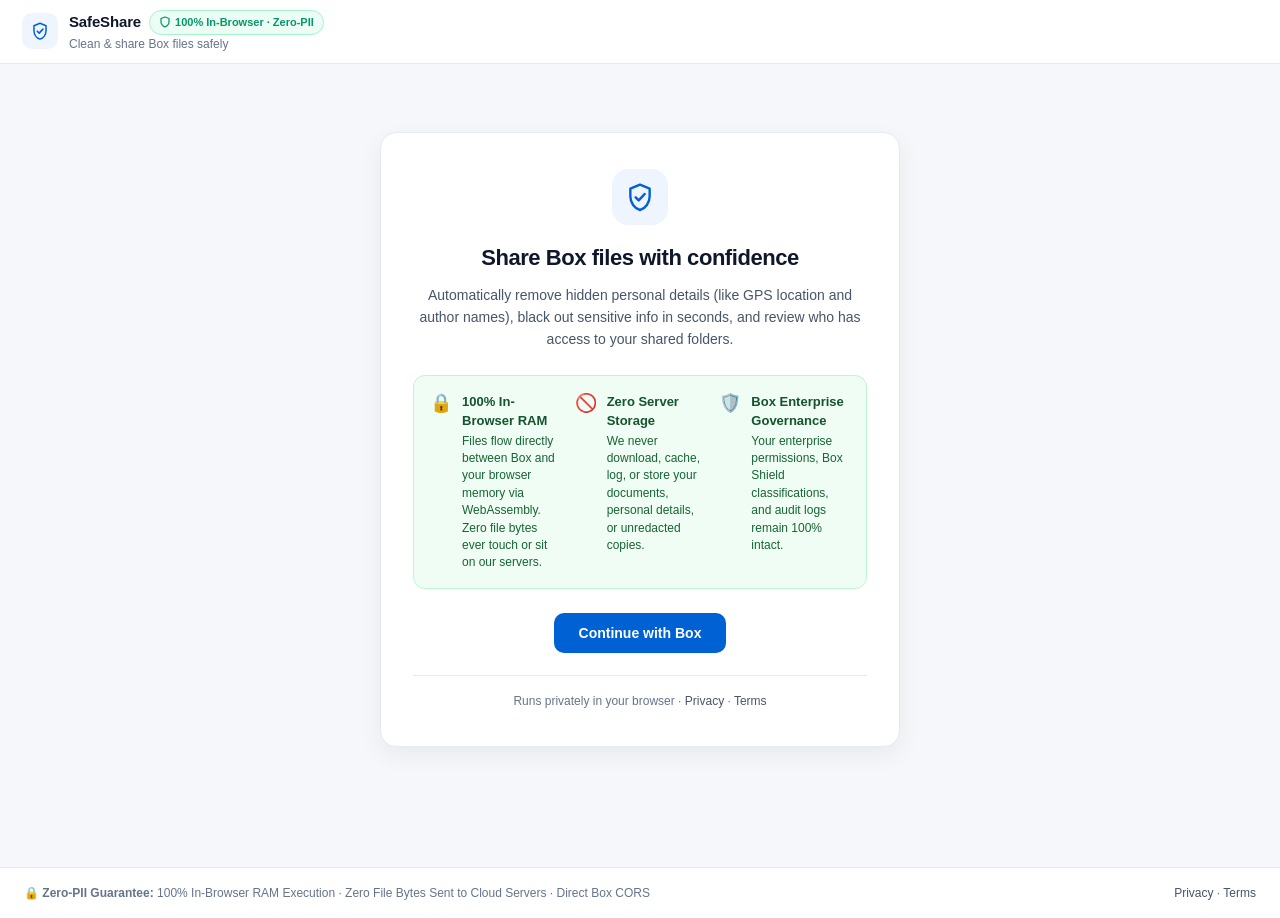
==== commit 2502939c: "feat(ui): highlight Zero-PII and 100% in-browser architecture across topbar, welcome card, scrub wor" ====
--- a/static/index.html
+++ b/static/index.html
@@ -3,27 +3,25 @@
 <head>
   <meta charset="UTF-8" />
   <meta name="viewport" content="width=device-width, initial-scale=1.0" />
-  <title>BoxDiff for Box</title>
-  <link rel="stylesheet" href="/static/css/styles.css?v=2" />
-  <script defer src="/static/vendor/pdf-lib.min.js?v=2"></script>
-  <script defer src="/static/vendor/pdf.min.js?v=2"></script>
-  <script defer src="/static/vendor/jszip.min.js?v=2"></script>
-  <script type="module" src="/static/js/app.js?v=2"></script>
+  <title>SafeShare for Box</title>
+  <link rel="stylesheet" href="/static/css/styles.css?v=6" />
+  <script defer src="/static/vendor/pdf-lib.min.js?v=6"></script>
+  <script defer src="/static/vendor/pdf.min.js?v=6"></script>
+  <script defer src="/static/vendor/exifr.full.umd.js?v=6"></script>
+  <script defer src="/static/vendor/jszip.min.js?v=6"></script>
 </head>
 <body>
   <header class="topbar">
     <div class="brand-row">
       <div class="brand-icon" aria-hidden="true">
-        <svg width="22" height="22" viewBox="0 0 24 24" fill="none" stroke="currentColor" stroke-width="2" stroke-linecap="round" stroke-linejoin="round">
-          <path d="M14 2H6a2 2 0 0 0-2 2v16a2 2 0 0 0 2 2h12a2 2 0 0 0 2-2V8z"></path>
-          <polyline points="14 2 14 8 20 8"></polyline>
-          <line x1="12" y1="12" x2="12" y2="18"></line>
-          <line x1="9" y1="15" x2="15" y2="15"></line>
+        <svg width="20" height="20" viewBox="0 0 24 24" fill="none">
+          <path d="M12 2.75L4.75 5.75V11.5C4.75 16.25 7.84 20.58 12 21.75C16.16 20.58 19.25 16.25 19.25 11.5V5.75L12 2.75Z" stroke="currentColor" stroke-width="1.8" stroke-linejoin="round"/>
+          <path d="M8.75 12.25L11 14.5L15.5 9.75" stroke="currentColor" stroke-width="1.9" stroke-linecap="round" stroke-linejoin="round"/>
         </svg>
       </div>
       <div class="brand-text">
         <div class="brand-title-line">
-          <span class="brand-name">BoxDiff</span>
+          <span class="brand-name">SafeShare</span>
           <span class="privacy-pill" title="100% In-Browser: Files are streamed directly between Box and your browser's RAM via Box CORS. Zero file bytes are ever stored, cached, or analyzed on external servers.">
             <svg width="12" height="12" viewBox="0 0 24 24" fill="none" stroke="currentColor" stroke-width="2.5" stroke-linecap="round" stroke-linejoin="round" aria-hidden="true">
               <path d="M12 22s8-4 8-10V5l-8-3-8 3v7c0 6 8 10 8 10z"/>
@@ -31,57 +29,43 @@
             100% In-Browser &middot; Zero-PII
           </span>
         </div>
-        <div class="brand-sub" id="active-context-label">Version history &amp; sibling file redlines for Box</div>
+        <div class="brand-sub" id="active-context-label">Clean &amp; share Box files safely</div>
       </div>
     </div>
 
-    <nav id="workspaceTabs" class="nav-tabs hidden" aria-label="Workspace Views">
-      <button id="tabCompare" type="button" class="tab-btn active">Compare &amp; Redline</button>
-      <button id="tabBrowse" type="button" class="tab-btn">Browse Box Folder</button>
+    <nav class="nav-tabs hidden" id="main-tabs" aria-label="Workspace navigation">
+      <button class="tab-btn active" id="btn-tab-scrub" type="button">Clean a File</button>
+      <button class="tab-btn" id="btn-tab-radar" type="button">Folder Sharing</button>
+      <button class="tab-btn" id="btn-tab-picker" type="button">Browse Box</button>
     </nav>
 
     <div class="header-actions">
-      <span id="quotaBadge" class="quota-pill hidden">Free: 5/5 diffs left</span>
-      <span id="userBadge" class="pill-user hidden">Box Connected</span>
-      <a id="btnReturnBox" href="#" class="btn btn-secondary btn-sm hidden">Return to Box</a>
+      <button class="btn-link hidden" id="btn-switch-item" type="button">Switch file</button>
+      <span class="quota-pill hidden" id="quota-badge">Free Plan</span>
+      <button class="btn btn-secondary hidden" id="btn-done-window" type="button">Done</button>
     </div>
   </header>
 
   <main class="container">
-    <div id="statusBanner" class="status-banner hidden" role="status">
-      <span id="statusBannerText"></span>
-      <button id="statusBannerClose" type="button" class="banner-close" aria-label="Dismiss">&times;</button>
+    <div id="toast-banner" class="toast hidden" role="status">
+      <span id="toast-text"></span>
+      <button class="toast-dismiss" id="btn-toast-close" type="button" aria-label="Dismiss">&times;</button>
     </div>
 
-    <!-- Standalone OAuth Connect Screen -->
-    <section id="connectScreen" class="welcome-card">
+    <!-- ================================================================= -->
+    <!-- SCREEN 0: WELCOME / STANDALONE SIGN-IN                            -->
+    <!-- ================================================================= -->
+    <section id="screen-connect" class="welcome-card">
       <div class="welcome-icon" aria-hidden="true">
-        <svg width="28" height="28" viewBox="0 0 24 24" fill="none" stroke="currentColor" stroke-width="2" stroke-linecap="round" stroke-linejoin="round">
-          <rect x="3" y="3" width="18" height="18" rx="2" ry="2"></rect>
-          <line x1="12" y1="3" x2="12" y2="21"></line>
-          <path d="M8 8h1M8 12h1M15 12h1M15 16h1"></path>
+        <svg width="32" height="32" viewBox="0 0 24 24" fill="none">
+          <path d="M12 2.75L4.75 5.75V11.5C4.75 16.25 7.84 20.58 12 21.75C16.16 20.58 19.25 16.25 19.25 11.5V5.75L12 2.75Z" stroke="currentColor" stroke-width="1.8" stroke-linejoin="round"/>
+          <path d="M8.75 12.25L11 14.5L15.5 9.75" stroke="currentColor" stroke-width="1.9" stroke-linecap="round" stroke-linejoin="round"/>
         </svg>
       </div>
-      <span class="hero-badge">100% In-Browser &middot; Zero-PII Architecture</span>
-      <h1>Compare Box files with confidence</h1>
-      <p class="welcome-lead">
-        Compare <strong>Box Version History (<code>v1..vN</code>)</strong> or <strong>any two sibling files</strong> across
-        PDF, Word (<code>.docx</code>), Excel (<code>.xlsx</code> / <code>.csv</code>), text, and images—100% inside your browser RAM with zero file bytes sent to external servers.
+      <h1 id="connect-heading">Share Box files with confidence</h1>
+      <p class="welcome-lead" id="connect-subtext">
+        Automatically remove hidden personal details (like GPS location and author names), black out sensitive info in seconds, and review who has access to your shared folders.
       </p>
-      <div class="feature-grid">
-        <div class="feature-tile">
-          <h3>Contract &amp; Text Redline</h3>
-          <p>Word-level additions &amp; deletions plus automatic callouts for \$ Amounts, % Rates, Dates, and Legal Clauses—even across <code>.docx</code> vs <code>.pdf</code>.</p>
-        </div>
-        <div class="feature-tile">
-          <h3>Visual Curtain &amp; Pixel Diff</h3>
-          <p>Interactive split-screen curtain slider and crimson pixel-delta overlay for scanned PDFs, signatures, and engineering drawings.</p>
-        </div>
-        <div class="feature-tile">
-          <h3>Excel Formula &amp; Cell Audit</h3>
-          <p>Multi-sheet OpenXML <code>.xlsx</code> and <code>.csv</code> inspection that catches altered <code>=SUM()</code> formulas and hardcoded overrides.</p>
-        </div>
-      </div>
       <div class="trust-guarantee-card">
         <div class="trust-item">
           <span class="trust-icon" aria-hidden="true">🔒</span>
@@ -94,7 +78,7 @@
           <span class="trust-icon" aria-hidden="true">🚫</span>
           <div>
             <strong>Zero Server Storage</strong>
-            <p>We never download, cache, log, or store your documents, filenames, version history, or text deltas.</p>
+            <p>We never download, cache, log, or store your documents, personal details, or unredacted copies.</p>
           </div>
         </div>
         <div class="trust-item">
@@ -106,245 +90,270 @@
         </div>
       </div>
       <div class="welcome-actions">
-        <button id="btnConnectBox" type="button" class="btn btn-primary btn-lg">Continue with Box</button>
+        <button class="btn btn-primary btn-lg" id="btn-oauth-connect" type="button">Continue with Box</button>
       </div>
       <div class="welcome-footer">
-        Runs privately in your browser &middot;
-        <a href="/privacy" target="_blank" rel="noopener">Privacy Policy</a> &middot;
-        <a href="/terms" target="_blank" rel="noopener">Terms of Service</a>
+        Runs privately in your browser &middot; <a href="/privacy" target="_blank" rel="noopener">Privacy</a> &middot; <a href="/terms" target="_blank" rel="noopener">Terms</a>
       </div>
     </section>
 
-    <!-- Main Comparison Workspace -->
-    <section id="compareWorkspace" class="workspace-section hidden">
+    <!-- ================================================================= -->
+    <!-- SCREEN 1: CLEAN & REDACT FILE                                     -->
+    <!-- ================================================================= -->
+    <section id="screen-scrub" class="hidden">
+      <div id="scrub-empty-prompt" class="welcome-card hidden">
+        <h2>Choose a file from Box</h2>
+        <p class="welcome-lead">Pick a PDF, image, or Word document to clean hidden details or black out sensitive text.</p>
+        <button class="btn btn-primary" id="btn-open-picker-from-scrub" type="button">Browse Box Files</button>
+      </div>
+
       <div class="privacy-notice-strip">
         <span class="shield-dot" aria-hidden="true"></span>
-        <span><strong>Zero-PII Active:</strong> Files are read and compared entirely within your browser RAM over direct Box HTTPS. Zero file bytes leave your machine or touch external servers.</span>
-      </div>
-
-      <div class="source-selector-card">
-        <div class="selector-col selector-left">
-          <label for="leftSelect" class="selector-label">
-            <span class="dot dot-left"></span> Baseline (Left &mdash; Prior Version or Reference File)
-          </label>
-          <select id="leftSelect" class="source-select"></select>
-          <div id="leftMetaInfo" class="selector-meta">Select baseline version or file</div>
-        </div>
-
-        <div class="selector-swap">
-          <button id="btnSwapSides" type="button" class="btn-icon" title="Swap Baseline and Target">
-            &#8646;
-          </button>
-        </div>
-
-        <div class="selector-col selector-right">
-          <label for="rightSelect" class="selector-label">
-            <span class="dot dot-right"></span> Target (Right &mdash; Current Version or Revised File)
-          </label>
-          <select id="rightSelect" class="source-select"></select>
-          <div id="rightMetaInfo" class="selector-meta">Select target version or file</div>
-        </div>
-
-        <div class="selector-actions">
-          <button id="btnRunDiff" type="button" class="btn btn-primary">Run Comparison</button>
-          <div class="export-row">
-            <button id="btnExportBoxPdf" type="button" class="btn btn-secondary btn-sm" disabled>
-              Save Report to Box
-            </button>
-            <button id="btnDownloadLocalPdf" type="button" class="btn btn-ghost btn-sm" disabled>
-              Download PDF
-            </button>
-          </div>
-        </div>
-      </div>
-
-      <div id="exportSuccessStrip" class="export-strip hidden">
-        <span id="exportSuccessText">Saved Redline_Report.pdf to Box!</span>
-        <button id="btnCopyReportLink" type="button" class="btn btn-ghost btn-sm">
-          Create &amp; Copy Shared Link
-        </button>
-      </div>
-
-      <div id="identicalNotice" class="identical-banner hidden">
-        <strong>Cryptographic Match (Identical SHA-1):</strong> Baseline and Target contain identical raw bytes.
-      </div>
-
-      <div id="emptyPromptCard" class="empty-prompt-card hidden">
-        <h3 id="emptyPromptTitle">Ready to Compare</h3>
-        <p id="emptyPromptBody">
-          Choose your <strong>Baseline (Left)</strong> and <strong>Target (Right)</strong> versions or sibling files above, then click <strong>Run Comparison</strong>.
-        </p>
-      </div>
-
-      <!-- Diff Mode Switcher + KPI Strip -->
-      <div id="diffToolbar" class="diff-toolbar hidden">
-        <div class="mode-pills" role="tablist">
-          <button id="modeBtnText" type="button" class="mode-pill active">Text &amp; Clause Redline</button>
-          <button id="modeBtnVisual" type="button" class="mode-pill">Visual Curtain &amp; Pixel Diff</button>
-          <button id="modeBtnSheet" type="button" class="mode-pill">Spreadsheet &amp; Formula Audit</button>
-        </div>
-        <div id="kpiSummaryStrip" class="kpi-strip"></div>
-      </div>
-
-      <!-- PANE 1: Text & Clause Redline -->
-      <div id="paneTextDiff" class="diff-pane hidden">
-        <div id="scannedPdfHint" class="hint-banner hidden">
-          No selectable text layer was found on one or more PDF pages. Switch to <strong>Visual Curtain &amp; Pixel Diff</strong> above to inspect scanned signatures, stamps, or image changes.
-        </div>
-
-        <div id="smartHighlightsBox" class="highlights-card hidden">
-          <div class="highlights-header">
-            <strong>Smart Financial, Rate, Date &amp; Legal Clause Highlights</strong>
-            <span id="highlightsCountBadge" class="pill-warn">0 key shifts</span>
-          </div>
-          <div id="smartHighlightsList" class="highlights-grid"></div>
-        </div>
-
-        <div class="subtoolbar">
-          <div class="btn-group">
-            <button id="btnTextUnified" type="button" class="sub-btn active">Unified Redline</button>
-            <button id="btnTextSplit" type="button" class="sub-btn">Side-by-Side</button>
-          </div>
-          <label class="checkbox-inline">
-            <input type="checkbox" id="chkChangesOnly" checked />
-            <span>Show changed sections only (&plusmn;3 context lines)</span>
-          </label>
-        </div>
-
-        <div id="textDiffContainer" class="redline-viewport"></div>
-      </div>
-
-      <!-- PANE 2: Visual Curtain & Pixel Diff -->
-      <div id="paneVisualDiff" class="diff-pane hidden">
-        <div class="subtoolbar visual-subtoolbar">
-          <div class="btn-group">
-            <button id="visModeCurtain" type="button" class="sub-btn active">Split Curtain Slider</button>
-            <button id="visModePixel" type="button" class="sub-btn">Crimson Pixel Delta</button>
-            <button id="visModeSide" type="button" class="sub-btn">Side-by-Side</button>
-          </div>
-
-          <div class="page-nav-group">
-            <button id="btnPrevPage" type="button" class="btn btn-ghost btn-sm">&larr; Prev</button>
-            <span id="pageIndicator" class="page-indicator">Page 1 / 1</span>
-            <button id="btnNextPage" type="button" class="btn btn-ghost btn-sm">Next &rarr;</button>
-          </div>
-
-          <div class="sensitivity-group">
-            <label for="pixelThresholdRange">Threshold:</label>
-            <input id="pixelThresholdRange" type="range" min="8" max="64" value="24" />
-            <span id="pixelThresholdLabel" class="mono-sm">24</span>
-          </div>
-
-          <span id="visualPageDeltaBadge" class="pill-delta">0.00% pixels changed</span>
-        </div>
-
-        <div id="pageDeltaStrip" class="page-delta-strip hidden"></div>
-
-        <div id="visualStage" class="visual-stage">
-          <!-- Mode 1: Interactive Split Curtain -->
-          <div id="curtainStage" class="curtain-wrapper">
-            <div class="curtain-slider-bar">
-              <span class="tag-left">Baseline (Left)</span>
-              <input id="curtainSlider" type="range" min="0" max="100" value="50" aria-label="Curtain split position" />
-              <span class="tag-right">Target (Right)</span>
-            </div>
-            <div id="curtainViewport" class="curtain-viewport">
-              <canvas id="curtainRightCanvas" class="vis-canvas"></canvas>
-              <div id="curtainLeftClip" class="curtain-left-clip">
-                <canvas id="curtainLeftCanvas" class="vis-canvas"></canvas>
-              </div>
-              <div id="curtainDivider" class="curtain-divider">
-                <div class="curtain-knob">&harr;</div>
-              </div>
-            </div>
-          </div>
-
-          <!-- Mode 2: Crimson Pixel Overlay -->
-          <div id="pixelStage" class="pixel-wrapper hidden">
-            <canvas id="pixelDiffCanvas" class="vis-canvas"></canvas>
-          </div>
-
-          <!-- Mode 3: Side-by-Side -->
-          <div id="sideStage" class="side-wrapper hidden">
-            <div class="side-card">
-              <div class="side-caption tag-left">Baseline (Left)</div>
-              <canvas id="sideLeftCanvas" class="vis-canvas"></canvas>
-            </div>
-            <div class="side-card">
-              <div class="side-caption tag-right">Target (Right)</div>
-              <canvas id="sideRightCanvas" class="vis-canvas"></canvas>
-            </div>
-          </div>
-        </div>
-      </div>
-
-      <!-- PANE 3: Spreadsheet Multi-Sheet Cell & Formula Audit -->
-      <div id="paneSheetDiff" class="diff-pane hidden">
-        <div id="formulaOverrideAlert" class="override-alert hidden"></div>
-
-        <div id="sheetTabsBar" class="sheet-tabs-bar"></div>
-
-        <div class="subtoolbar">
-          <div class="btn-group">
-            <button id="sheetFilterAll" type="button" class="sub-btn active">All Changes</button>
-            <button id="sheetFilterFormulas" type="button" class="sub-btn">Formula Edits</button>
-            <button id="sheetFilterOverrides" type="button" class="sub-btn">Hardcoded Overrides</button>
-            <button id="sheetFilterValues" type="button" class="sub-btn">Value Changes</button>
-          </div>
-          <input
-            id="sheetSearchInput"
-            type="search"
-            class="search-input"
-            placeholder="Filter cell (e.g. B14, SUM, Revenue)..."
-          />
-        </div>
-
-        <div class="table-scroll">
-          <table class="sheet-diff-table">
-            <thead>
-              <tr>
-                <th>Cell</th>
-                <th>Change Type</th>
-                <th>Baseline (Left)</th>
-                <th>Target (Right)</th>
-                <th>Numeric &Delta;</th>
-              </tr>
-            </thead>
-            <tbody id="sheetDiffTableBody"></tbody>
-          </table>
-        </div>
+        <span><strong>Zero-PII Active:</strong> All metadata scrubbing and PII/PHI redaction execute entirely inside your browser RAM. Zero file bytes leave your device.</span>
+      </div>
+
+      <div id="scrub-workspace" class="scrub-layout hidden">
+        <!-- Main Document Preview Stage -->
+        <div class="preview-card">
+          <div class="preview-header">
+            <div class="file-title-group">
+              <span class="file-name" id="scrub-file-label">Document</span>
+              <span class="draw-tip" id="draw-helper-tip">Click highlighted items or drag anywhere to black out</span>
+            </div>
+
+            <div class="preview-controls">
+              <div class="draw-actions hidden" id="manual-box-controls">
+                <button class="btn btn-ghost btn-sm" id="btn-undo-box" type="button">Undo</button>
+                <button class="btn btn-ghost btn-sm" id="btn-clear-boxes" type="button">Clear drawn</button>
+              </div>
+              <div class="page-stepper hidden" id="page-stepper">
+                <button class="stepper-btn" id="btn-prev-page" type="button" aria-label="Previous page">&lsaquo;</button>
+                <span id="page-indicator" class="stepper-label">1 / 1</span>
+                <button class="stepper-btn" id="btn-next-page" type="button" aria-label="Next page">&rsaquo;</button>
+              </div>
+            </div>
+          </div>
+
+          <div class="canvas-stage" id="canvas-stage">
+            <div class="canvas-wrapper" id="canvas-wrapper">
+              <canvas id="redactor-canvas"></canvas>
+            </div>
+
+            <!-- Friendly Word (.docx) Card instead of raw blank canvas -->
+            <div id="docx-friendly-card" class="docx-card hidden">
+              <div class="docx-icon" aria-hidden="true">DOCX</div>
+              <h3>Ready to clean &amp; redact Word document</h3>
+              <p>
+                SafeShare automatically removes hidden author names, company properties, and reviewer comments—and replaces any PII or PHI items you select on the right with permanent solid blocks (<code>&#9608;&#9608;&#9608;&#9608;</code>) while keeping your Word formatting intact.
+              </p>
+            </div>
+          </div>
+        </div>
+
+        <!-- Calm, Guided Right Sidebar -->
+        <aside class="inspector-column">
+          <!-- Step 1: File Header Properties -->
+          <div class="side-card">
+            <div class="step-row">
+              <span class="check-circle is-neutral" id="xray-badge-icon" aria-hidden="true">&bull;</span>
+              <div>
+                <div class="side-title" id="xray-title">File properties</div>
+                <div class="side-sub" id="xray-summary">Checking file header...</div>
+              </div>
+            </div>
+            <details class="quiet-details hidden" id="xray-details-wrap">
+              <summary id="xray-details-summary">Show hidden properties</summary>
+              <ul class="detail-list" id="xray-list"></ul>
+            </details>
+          </div>
+
+          <!-- Step 2: Pre-Identified Sensitive PII & PHI -->
+          <div class="side-card" id="pii-section-card">
+            <div class="side-header-between">
+              <span class="side-title">Detected PII &amp; PHI</span>
+              <span class="soft-pill" id="pii-count-badge">None found</span>
+            </div>
+
+            <div class="ocr-status-row hidden" id="ocr-progress-row">
+              <span class="ocr-pulse-dot" aria-hidden="true"></span>
+              <span id="ocr-progress-text">Scanning image text for PII &amp; PHI...</span>
+            </div>
+
+            <div class="pii-bulk-bar hidden" id="pii-bulk-bar">
+              <button class="btn btn-primary btn-sm pii-bulk-main" id="btn-blackout-all" type="button">
+                Black Out All
+              </button>
+              <button class="btn btn-ghost btn-sm" id="btn-unselect-all" type="button">
+                Reset
+              </button>
+            </div>
+
+            <div class="pii-cat-pills hidden" id="pii-category-pills">
+              <button class="cat-pill active" data-cat="all" type="button">All</button>
+              <button class="cat-pill" data-cat="phi" type="button">PHI / Medical</button>
+              <button class="cat-pill" data-cat="pii" type="button">Personal</button>
+              <button class="cat-pill" data-cat="financial" type="button">Financial</button>
+            </div>
+
+            <div class="pii-list" id="pii-checklist"></div>
+          </div>
+
+          <!-- Step 3: Save to Box -->
+          <div class="side-card save-card">
+            <div class="save-mode-toggle" role="radiogroup" aria-label="How to save to Box">
+              <button class="save-mode-btn active" id="btn-mode-new-copy" data-mode="new_copy" type="button">
+                Save as new copy
+              </button>
+              <button class="save-mode-btn" id="btn-mode-overwrite" data-mode="overwrite" type="button">
+                Replace original
+              </button>
+            </div>
+
+            <div id="filename-field-wrap">
+              <label class="field-label" for="inp-output-stem">New file name</label>
+              <div class="filename-group">
+                <input type="text" id="inp-output-stem" class="filename-input" placeholder="Document_Clean" />
+                <span id="lbl-output-ext" class="filename-ext">.pdf</span>
+              </div>
+
+              <button class="name-suggestion hidden" id="btn-anonymize-name" type="button">
+                File name has personal info &mdash; click for generic name
+              </button>
+            </div>
+
+            <div class="cta-stack">
+              <button class="btn btn-primary btn-block" id="btn-save-only" type="button">
+                Save New Copy to Box
+              </button>
+              <button class="btn btn-secondary btn-block" id="btn-save-and-link" type="button">
+                Save Copy &amp; Copy Link
+              </button>
+            </div>
+
+            <p class="reassure-note" id="save-mode-note">
+              Saves a new clean file. Original stays untouched.
+            </p>
+
+            <!-- Inline Error / Quota Feedback right next to the Save button -->
+            <div id="save-error-box" class="error-box hidden" role="alert"></div>
+
+            <details class="quiet-details" id="advanced-pdf-options">
+              <summary>More options</summary>
+              <label class="option-row">
+                <input type="checkbox" id="chk-flatten-all" />
+                <span>Convert every page to a flat image</span>
+              </label>
+            </details>
+
+            <!-- Celebratory Inline Confirmation after Save -->
+            <div id="save-success-box" class="success-box hidden">
+              <div class="success-title" id="save-success-title">Saved to Box!</div>
+              <p class="success-sub hidden" id="save-success-sub"></p>
+              <div class="success-actions">
+                <button class="btn btn-secondary btn-sm" id="btn-open-saved-file" type="button">View Saved File</button>
+                <button class="btn btn-secondary btn-sm hidden" id="btn-copy-saved-link" type="button">Copy Link</button>
+                <button class="btn btn-primary btn-sm" id="btn-done-after-save" type="button">Done</button>
+              </div>
+            </div>
+          </div>
+        </aside>
       </div>
     </section>
 
-    <!-- Box Folder Browser Workspace -->
-    <section id="browseWorkspace" class="workspace-section hidden">
-      <div class="browser-header-card">
+    <!-- ================================================================= -->
+    <!-- SCREEN 2: FOLDER SHARING SUMMARY (SHARERADAR)                     -->
+    <!-- ================================================================= -->
+    <section id="screen-radar" class="hidden">
+      <div class="privacy-notice-strip">
+        <span class="shield-dot" aria-hidden="true"></span>
+        <span><strong>Zero-PII Active:</strong> ShareRadar reads folder link metadata only. Zero file contents are ever downloaded or inspected.</span>
+      </div>
+
+      <div class="section-topbar">
         <div>
-          <h2 id="folderTitle" class="folder-title">All Files</h2>
-          <p class="muted-sm">
-            Pick any file's <strong>Version History</strong>, or assign <strong>Set Baseline (Left)</strong> and <strong>Set Target (Right)</strong> across two files.
-          </p>
-        </div>
-        <div class="browser-nav-btns">
-          <button id="btnUpFolder" type="button" class="btn btn-ghost btn-sm">&uarr; Parent Folder</button>
-          <button id="btnRootFolder" type="button" class="btn btn-ghost btn-sm">Root (All Files)</button>
-        </div>
-      </div>
-
-      <div class="table-scroll">
-        <table class="folder-table">
+          <h2 class="section-heading" id="radar-folder-heading">Folder Sharing Summary</h2>
+          <p class="section-sub" id="kpi-scan-progress">Checking shared links and outside guests...</p>
+        </div>
+        <div class="section-actions">
+          <button class="btn btn-ghost" id="btn-rescan-radar" type="button">Refresh</button>
+          <button class="btn btn-secondary" id="btn-save-radar-csv" type="button">Save CSV Report to Box</button>
+        </div>
+      </div>
+
+      <div class="kpi-grid">
+        <div class="kpi-card">
+          <div class="kpi-label">Public Links</div>
+          <div class="kpi-value" id="kpi-open-links">0</div>
+          <div class="kpi-sub" id="kpi-open-sub">Anyone with the link can open</div>
+        </div>
+        <div class="kpi-card">
+          <div class="kpi-label">Total Views</div>
+          <div class="kpi-value" id="kpi-total-opens">0</div>
+          <div class="kpi-sub" id="kpi-delta-opens">Times shared links were opened</div>
+        </div>
+        <div class="kpi-card">
+          <div class="kpi-label">Total Downloads</div>
+          <div class="kpi-value" id="kpi-total-downloads">0</div>
+          <div class="kpi-sub" id="kpi-delta-downloads">Times shared files were downloaded</div>
+        </div>
+        <div class="kpi-card">
+          <div class="kpi-label">Outside Guests</div>
+          <div class="kpi-value" id="kpi-external-guests">0</div>
+          <div class="kpi-sub">Collaborators outside your domain</div>
+        </div>
+      </div>
+
+      <div class="radar-toolbar">
+        <div class="filter-pills" role="tablist">
+          <button class="filter-pill active" data-filter="all" type="button">All shared items</button>
+          <button class="filter-pill" data-filter="open_links" type="button">Public links</button>
+          <button class="filter-pill" data-filter="high_traffic" type="button">Viewed or downloaded</button>
+          <button class="filter-pill" data-filter="guests" type="button">Outside guests</button>
+        </div>
+
+        <div class="bulk-actions">
+          <button class="btn btn-secondary btn-sm" id="btn-bulk-expire30" type="button">Set 30-Day Expiry</button>
+          <button class="btn btn-secondary btn-sm" id="btn-bulk-viewonly" type="button">Disable Downloads</button>
+          <button class="btn btn-danger-soft btn-sm" id="btn-bulk-revoke" type="button">Turn Off Selected</button>
+        </div>
+      </div>
+
+      <div class="table-card">
+        <table class="clean-table">
           <thead>
             <tr>
-              <th>Name</th>
-              <th>Type</th>
-              <th>Size</th>
-              <th>Modified</th>
-              <th>Compare Actions</th>
+              <th style="width: 38px;"><input type="checkbox" id="chk-radar-all" aria-label="Select all" /></th>
+              <th>File or Folder</th>
+              <th>Who Has Access</th>
+              <th>Views &amp; Downloads</th>
+              <th>Expiration</th>
+              <th>Status</th>
             </tr>
           </thead>
-          <tbody id="folderTableBody"></tbody>
+          <tbody id="radar-tbody">
+            <tr>
+              <td colspan="6" class="empty-cell">Scanning folder sharing settings...</td>
+            </tr>
+          </tbody>
         </table>
       </div>
+    </section>
+
+    <!-- ================================================================= -->
+    <!-- SCREEN 3: SIMPLE BOX FILE & FOLDER PICKER                         -->
+    <!-- ================================================================= -->
+    <section id="screen-picker" class="picker-card hidden">
+      <div class="picker-header">
+        <div>
+          <h2 class="section-heading" id="picker-folder-title">All Files</h2>
+          <p class="section-sub">Choose a file to clean &amp; redact, or check sharing on any folder.</p>
+        </div>
+        <div class="section-actions">
+          <button class="btn btn-ghost" id="btn-picker-up" type="button">&larr; Back</button>
+          <button class="btn btn-secondary" id="btn-audit-current-folder" type="button">Check Sharing on This Folder</button>
+        </div>
+      </div>
+      <div class="picker-list" id="picker-list"></div>
     </section>
   </main>
 
@@ -355,5 +364,7 @@
       <a href="/terms" target="_blank" rel="noopener">Terms</a>
     </span>
   </footer>
+
+  <script type="module" src="/static/js/app.js?v=6"></script>
 </body>
 </html>
--- a/static/css/styles.css
+++ b/static/css/styles.css
@@ -24,17 +24,6 @@
   --radius-lg: 16px;
   --shadow-sm: 0 1px 3px rgba(15, 23, 42, 0.04), 0 1px 2px rgba(15, 23, 42, 0.02);
   --shadow-md: 0 8px 24px rgba(15, 23, 42, 0.06);
-  --shadow-lg: 0 12px 32px rgba(15, 23, 42, 0.08);
-  --font-sans: -apple-system, BlinkMacSystemFont, "Inter", "Segoe UI", Roboto, sans-serif;
-  --font-mono: "JetBrains Mono", ui-monospace, SFMono-Regular, Menlo, Consolas, monospace;
-
-  /* Redline Tokens in Daylight */
-  --del-bg: #fef2f2;
-  --del-tok: #fecaca;
-  --del-text: #991b1b;
-  --add-bg: #f0fdf4;
-  --add-tok: #bbf7d0;
-  --add-text: #166534;
 }
 
 * {
@@ -43,12 +32,9 @@
 
 body {
   margin: 0;
-  min-height: 100vh;
-  display: flex;
-  flex-direction: column;
+  font-family: -apple-system, BlinkMacSystemFont, "Inter", "Segoe UI", Roboto, sans-serif;
   background: var(--bg);
   color: var(--text);
-  font-family: var(--font-sans);
   font-size: 14px;
   line-height: 1.5;
   -webkit-font-smoothing: antialiased;
@@ -62,7 +48,7 @@
 .topbar {
   background: var(--surface);
   border-bottom: 1px solid var(--border);
-  padding: 10px 24px;
+  padding: 10px 22px;
   min-height: 58px;
   display: flex;
   flex-wrap: wrap;
@@ -74,26 +60,24 @@
   z-index: 30;
 }
 
-.brand-cluster,
 .brand-row {
   display: flex;
   align-items: center;
-  gap: 12px;
-}
-
-.brand-logo,
+  gap: 11px;
+}
+
 .brand-icon {
   width: 36px;
   height: 36px;
   border-radius: 10px;
   background: var(--primary-soft);
   color: var(--primary);
-  display: grid;
-  place-items: center;
+  display: flex;
+  align-items: center;
+  justify-content: center;
   flex-shrink: 0;
 }
 
-.brand-title-row,
 .brand-title-line {
   display: flex;
   align-items: center;
@@ -104,11 +88,9 @@
   font-weight: 700;
   font-size: 15px;
   letter-spacing: -0.01em;
-  color: var(--text);
-}
-
-.privacy-pill,
-.badge-safe {
+}
+
+.privacy-pill {
   font-size: 11px;
   font-weight: 600;
   color: var(--safe);
@@ -131,7 +113,7 @@
   border-radius: var(--radius-sm);
   color: #166534;
   font-size: 12px;
-  margin-bottom: 14px;
+  margin-bottom: 16px;
 }
 
 .shield-dot {
@@ -191,23 +173,20 @@
 .brand-sub {
   color: var(--muted);
   font-size: 12px;
-  max-width: 420px;
+  max-width: 380px;
   white-space: nowrap;
   overflow: hidden;
   text-overflow: ellipsis;
 }
 
-/* Nav Tabs */
 .nav-tabs {
   display: flex;
   gap: 4px;
   background: var(--bg);
   padding: 4px;
   border-radius: 10px;
-  border: 1px solid var(--border);
-}
-
-.nav-tab,
+}
+
 .tab-btn {
   border: none;
   background: transparent;
@@ -218,47 +197,47 @@
   border-radius: 7px;
   cursor: pointer;
   transition: all 0.15s ease;
-  font-family: var(--font-sans);
-}
-
-.nav-tab:hover,
+}
+
 .tab-btn:hover {
   color: var(--text);
 }
 
-.nav-tab.active,
 .tab-btn.active {
   background: var(--surface);
   color: var(--primary);
   box-shadow: var(--shadow-sm);
 }
 
-/* Header Right Actions */
-.topbar-right,
 .header-actions {
   display: flex;
   align-items: center;
   gap: 10px;
 }
 
-.quota-pill,
-.pill-quota {
-  font-size: 12px;
+.btn-link {
+  background: none;
+  border: none;
+  color: var(--text-secondary);
+  font-size: 13px;
   font-weight: 500;
+  cursor: pointer;
+  padding: 4px 8px;
+  border-radius: 6px;
+}
+
+.btn-link:hover {
+  color: var(--primary);
+  background: var(--primary-soft);
+}
+
+.quota-pill {
+  font-size: 12px;
+  font-weight: 500;
   color: var(--text-secondary);
   background: var(--bg);
   border: 1px solid var(--border);
   padding: 4px 10px;
-  border-radius: 999px;
-}
-
-.pill-user {
-  font-size: 11px;
-  font-weight: 600;
-  color: var(--safe);
-  background: var(--safe-soft);
-  border: 1px solid var(--safe-border);
-  padding: 3px 9px;
   border-radius: 999px;
 }
 
@@ -276,12 +255,10 @@
   border: 1px solid transparent;
   transition: all 0.15s ease;
   text-decoration: none;
-  font-family: var(--font-sans);
-  line-height: 1.4;
 }
 
 .btn:disabled {
-  opacity: 0.45;
+  opacity: 0.48;
   cursor: not-allowed;
 }
 
@@ -314,7 +291,6 @@
 .btn-ghost:hover:not(:disabled) {
   background: var(--surface);
   color: var(--text);
-  border-color: var(--border-strong);
 }
 
 .btn-danger-soft {
@@ -328,7 +304,7 @@
 }
 
 .btn-sm {
-  padding: 5px 11px;
+  padding: 6px 11px;
   font-size: 12px;
   border-radius: 7px;
 }
@@ -341,47 +317,22 @@
 
 .btn-block {
   width: 100%;
-}
-
-.btn-icon {
-  width: 36px;
-  height: 36px;
-  padding: 0;
-  display: grid;
-  place-items: center;
-  font-size: 16px;
-  border-radius: 50%;
-  border: 1px solid var(--border);
-  background: var(--surface);
-  color: var(--text-secondary);
-  cursor: pointer;
-  transition: all 0.15s ease;
-}
-
-.btn-icon:hover {
-  background: var(--primary-soft);
-  color: var(--primary);
-  border-color: #bfdbfe;
-}
-
-/* Shell / Container */
-.container,
-.app-shell {
+  padding: 10px 16px;
+}
+
+/* Container & Toast */
+.container {
   max-width: 1220px;
-  width: 100%;
   margin: 0 auto;
-  padding: 20px 24px 36px;
-  flex: 1;
-}
-
-/* Floating Status Banner / Toast */
-.status-banner,
+  padding: 20px 22px 36px;
+}
+
 .toast {
   position: fixed;
-  right: 24px;
-  bottom: 24px;
+  right: 22px;
+  bottom: 22px;
   z-index: 1000;
-  max-width: 440px;
+  max-width: 420px;
   padding: 12px 16px;
   border-radius: var(--radius-md);
   display: flex;
@@ -393,49 +344,26 @@
   background: var(--surface);
   border: 1px solid var(--border-strong);
   box-shadow: var(--shadow-md);
-  animation: slideIn 0.2s ease-out;
-}
-
-@keyframes slideIn {
-  from {
-    transform: translateY(12px);
-    opacity: 0;
-  }
-  to {
-    transform: translateY(0);
-    opacity: 1;
-  }
-}
-
-.status-banner.info,
+}
+
 .toast-info {
   background: var(--primary-soft);
   border-color: #bfdbfe;
   color: #1e40af;
 }
 
-.status-banner.success,
 .toast-success {
   background: var(--safe-soft);
   border-color: var(--safe-border);
   color: #065f46;
 }
 
-.status-banner.error,
 .toast-error {
   background: var(--danger-soft);
   border-color: var(--danger-border);
   color: #991b1b;
 }
 
-.status-banner.warn,
-.toast-warn {
-  background: var(--amber-soft);
-  border-color: var(--amber-border);
-  color: #92400e;
-}
-
-.banner-close,
 .toast-dismiss {
   background: none;
   border: none;
@@ -444,32 +372,18 @@
   color: currentColor;
   opacity: 0.7;
   cursor: pointer;
-  padding: 0 4px;
-}
-
-.banner-close:hover,
-.toast-dismiss:hover {
-  opacity: 1;
-}
-
-/* Welcome / Connect Screen */
-.welcome-card,
-.hero-card {
-  max-width: 720px;
-  margin: 40px auto;
+}
+
+/* Welcome / Connect Card */
+.welcome-card {
+  max-width: 520px;
+  margin: 48px auto;
   background: var(--surface);
   border: 1px solid var(--border);
   border-radius: var(--radius-lg);
-  padding: 38px 36px;
+  padding: 36px 32px;
   text-align: center;
   box-shadow: var(--shadow-md);
-}
-
-.welcome-icon,
-.hero-badge {
-  display: inline-flex;
-  align-items: center;
-  justify-content: center;
 }
 
 .welcome-icon {
@@ -479,925 +393,859 @@
   border-radius: 16px;
   background: var(--primary-soft);
   color: var(--primary);
-}
-
-.hero-badge {
-  font-size: 11px;
-  font-weight: 600;
-  color: var(--safe);
-  background: var(--safe-soft);
-  border: 1px solid var(--safe-border);
+  display: flex;
+  align-items: center;
+  justify-content: center;
+}
+
+.welcome-card h1,
+.welcome-card h2 {
+  margin: 0 0 10px;
+  font-size: 22px;
+  letter-spacing: -0.02em;
+}
+
+.welcome-lead {
+  margin: 0 auto 24px;
+  color: var(--text-secondary);
+  font-size: 14px;
+  line-height: 1.6;
+}
+
+.welcome-actions {
+  display: flex;
+  justify-content: center;
+}
+
+.welcome-footer {
+  margin-top: 22px;
+  padding-top: 16px;
+  border-top: 1px solid var(--border);
+  font-size: 12px;
+  color: var(--muted);
+}
+
+.welcome-footer a {
+  color: var(--text-secondary);
+  text-decoration: none;
+}
+
+.welcome-footer a:hover {
+  color: var(--primary);
+}
+
+/* File Clean & Redact Studio Layout */
+.scrub-layout {
+  display: grid;
+  grid-template-columns: 1fr 340px;
+  gap: 20px;
+  align-items: start;
+}
+
+@media (max-width: 920px) {
+  .scrub-layout {
+    grid-template-columns: 1fr;
+  }
+}
+
+.preview-card {
+  background: var(--surface);
+  border: 1px solid var(--border);
+  border-radius: var(--radius-lg);
+  box-shadow: var(--shadow-sm);
+  overflow: hidden;
+}
+
+.preview-header {
+  padding: 12px 18px;
+  border-bottom: 1px solid var(--border);
+  display: flex;
+  flex-wrap: wrap;
+  align-items: center;
+  justify-content: space-between;
+  gap: 10px;
+}
+
+.file-title-group {
+  display: flex;
+  flex-wrap: wrap;
+  align-items: center;
+  gap: 10px;
+}
+
+.file-name {
+  font-weight: 600;
+  font-size: 14px;
+}
+
+.draw-tip {
+  font-size: 12px;
+  color: var(--primary);
+  background: var(--primary-soft);
   padding: 3px 10px;
   border-radius: 999px;
-  margin-bottom: 14px;
-}
-
-.welcome-card h1,
-.hero-card h1 {
-  margin: 0 0 10px;
-  font-size: 24px;
+  font-weight: 500;
+}
+
+.preview-controls {
+  display: flex;
+  align-items: center;
+  gap: 10px;
+}
+
+.draw-actions {
+  display: flex;
+  gap: 6px;
+}
+
+.page-stepper {
+  display: inline-flex;
+  align-items: center;
+  background: var(--bg);
+  border: 1px solid var(--border);
+  border-radius: 8px;
+  padding: 2px;
+}
+
+.stepper-btn {
+  border: none;
+  background: transparent;
+  color: var(--text);
+  width: 28px;
+  height: 26px;
+  border-radius: 6px;
+  font-size: 16px;
+  cursor: pointer;
+}
+
+.stepper-btn:disabled {
+  opacity: 0.35;
+  cursor: default;
+}
+
+.stepper-btn:hover:not(:disabled) {
+  background: var(--surface);
+}
+
+.stepper-label {
+  font-size: 12px;
+  font-weight: 600;
+  padding: 0 8px;
+  color: var(--text-secondary);
+}
+
+.canvas-stage {
+  background: #eef2f7;
+  padding: 20px;
+  min-height: 440px;
+  max-height: 74vh;
+  overflow: auto;
+  display: flex;
+  justify-content: center;
+  align-items: flex-start;
+}
+
+.canvas-wrapper {
+  position: relative;
+  display: inline-block;
+  background: #ffffff;
+  border-radius: 4px;
+  box-shadow: 0 4px 20px rgba(15, 23, 42, 0.1);
+  cursor: crosshair;
+}
+
+.canvas-wrapper canvas {
+  display: block;
+  max-width: 100%;
+  height: auto;
+}
+
+.docx-card {
+  max-width: 420px;
+  margin: 48px auto;
+  background: var(--surface);
+  border: 1px solid var(--border);
+  border-radius: var(--radius-md);
+  padding: 28px 24px;
+  text-align: center;
+  box-shadow: var(--shadow-sm);
+}
+
+.docx-icon {
+  display: inline-flex;
+  align-items: center;
+  justify-content: center;
+  width: 52px;
+  height: 52px;
+  border-radius: 12px;
+  background: var(--primary-soft);
+  color: var(--primary);
   font-weight: 700;
-  letter-spacing: -0.02em;
+  font-size: 13px;
+  margin-bottom: 12px;
+}
+
+.docx-card h3 {
+  margin: 0 0 8px;
+  font-size: 16px;
+}
+
+.docx-card p {
+  margin: 0;
+  color: var(--text-secondary);
+  font-size: 13px;
+}
+
+/* Right Inspector Column */
+.inspector-column {
+  display: flex;
+  flex-direction: column;
+  gap: 14px;
+}
+
+.side-card {
+  background: var(--surface);
+  border: 1px solid var(--border);
+  border-radius: var(--radius-lg);
+  padding: 16px 18px;
+  box-shadow: var(--shadow-sm);
+}
+
+.step-row {
+  display: flex;
+  align-items: flex-start;
+  gap: 11px;
+}
+
+.check-circle {
+  width: 24px;
+  height: 24px;
+  border-radius: 999px;
+  background: var(--safe-soft);
+  color: var(--safe);
+  font-size: 13px;
+  font-weight: 700;
+  display: inline-flex;
+  align-items: center;
+  justify-content: center;
+  flex-shrink: 0;
+  margin-top: 1px;
+}
+
+.check-circle.is-amber {
+  background: var(--amber-soft);
+  color: var(--amber);
+  border: 1px solid var(--amber-border);
+}
+
+.check-circle.is-neutral {
+  background: var(--bg);
+  color: var(--muted);
+  border: 1px solid var(--border);
+}
+
+.side-title {
+  font-weight: 600;
+  font-size: 14px;
   color: var(--text);
 }
 
-.welcome-lead,
-.hero-lead {
-  margin: 0 auto 24px;
-  color: var(--text-secondary);
-  font-size: 14px;
-  line-height: 1.6;
-  max-width: 600px;
-}
-
-.feature-grid {
-  display: grid;
-  grid-template-columns: repeat(3, 1fr);
-  gap: 14px;
-  margin: 24px 0;
-  text-align: left;
-}
-
-@media (max-width: 768px) {
-  .feature-grid {
-    grid-template-columns: 1fr;
-  }
-}
-
-.feature-tile {
-  background: var(--surface-subtle);
-  border: 1px solid var(--border);
-  border-radius: var(--radius-md);
-  padding: 16px;
-}
-
-.feature-tile h3 {
-  margin: 0 0 6px;
-  font-size: 14px;
-  font-weight: 600;
+.side-sub {
+  font-size: 12.5px;
+  color: var(--text-secondary);
+  margin-top: 2px;
+}
+
+.side-header-between {
+  display: flex;
+  align-items: center;
+  justify-content: space-between;
+  gap: 8px;
+  margin-bottom: 10px;
+}
+
+.soft-pill {
+  font-size: 11.5px;
+  font-weight: 600;
+  color: var(--primary);
+  background: var(--primary-soft);
+  padding: 2px 9px;
+  border-radius: 999px;
+}
+
+.quiet-details {
+  margin-top: 10px;
+  padding-top: 10px;
+  border-top: 1px solid var(--border);
+  font-size: 12px;
+  color: var(--text-secondary);
+}
+
+.quiet-details summary {
+  cursor: pointer;
+  font-weight: 500;
+  color: var(--muted);
+  user-select: none;
+}
+
+.quiet-details summary:hover {
   color: var(--text);
 }
 
-.feature-tile p {
-  margin: 0;
-  font-size: 12px;
-  color: var(--text-secondary);
-  line-height: 1.5;
-}
-
-.welcome-actions,
-.hero-actions {
-  display: flex;
-  justify-content: center;
-  margin-top: 24px;
-}
-
-.welcome-footer,
-.legal-links {
-  margin-top: 24px;
-  padding-top: 16px;
-  border-top: 1px solid var(--border);
-  font-size: 12px;
-  color: var(--muted);
-}
-
-.welcome-footer a,
-.legal-links a {
-  color: var(--text-secondary);
-  text-decoration: none;
-}
-
-.welcome-footer a:hover,
-.legal-links a:hover {
-  color: var(--primary);
-}
-
-/* Comparison Workspace */
-.workspace-section {
-  display: flex;
-  flex-direction: column;
-  gap: 16px;
-}
-
-/* Source Selector Card */
-.source-selector-card {
-  display: grid;
-  grid-template-columns: 1fr auto 1fr auto;
-  align-items: center;
-  gap: 16px;
-  background: var(--surface);
-  border: 1px solid var(--border);
-  border-radius: var(--radius-lg);
-  padding: 22px 24px;
-  box-shadow: var(--shadow-sm);
-}
-
-@media (max-width: 960px) {
-  .source-selector-card {
-    grid-template-columns: 1fr;
-  }
-  .selector-swap {
-    display: flex;
-    justify-content: center;
-  }
-}
-
-.selector-col {
+.detail-list {
+  margin: 8px 0 0;
+  padding-left: 16px;
+}
+
+.detail-list li {
+  margin-bottom: 4px;
+}
+
+.pii-list {
   display: flex;
   flex-direction: column;
   gap: 6px;
-}
-
-.selector-label {
-  font-size: 12px;
-  font-weight: 600;
-  text-transform: uppercase;
-  letter-spacing: 0.03em;
-  color: var(--text-secondary);
-  display: flex;
-  align-items: center;
-  gap: 7px;
-}
-
-.dot {
+  max-height: 250px;
+  overflow-y: auto;
+}
+
+.ocr-status-row {
+  display: flex;
+  align-items: center;
+  gap: 8px;
+  padding: 8px 10px;
+  margin-bottom: 10px;
+  border-radius: 8px;
+  background: var(--primary-soft);
+  color: var(--primary);
+  font-size: 12px;
+  font-weight: 500;
+}
+
+.ocr-pulse-dot {
   width: 8px;
   height: 8px;
-  border-radius: 50%;
-  display: inline-block;
-}
-
-.dot-left {
-  background: #64748b;
-}
-
-.dot-right {
+  border-radius: 999px;
   background: var(--primary);
-}
-
-.source-select {
-  width: 100%;
-  padding: 10px 12px;
-  border-radius: 8px;
-  background: var(--surface);
-  color: var(--text);
+  flex-shrink: 0;
+  animation: ocrPulse 1.2s ease-in-out infinite;
+}
+
+@keyframes ocrPulse {
+  0%, 100% { opacity: 0.35; transform: scale(0.88); }
+  50% { opacity: 1; transform: scale(1.15); }
+}
+
+.pii-bulk-bar {
+  display: flex;
+  align-items: center;
+  gap: 6px;
+  margin-bottom: 9px;
+}
+
+.pii-bulk-main {
+  flex: 1;
+}
+
+.pii-cat-pills {
+  display: flex;
+  flex-wrap: wrap;
+  gap: 4px;
+  margin-bottom: 9px;
+}
+
+.cat-pill {
+  border: 1px solid var(--border);
+  background: var(--surface-subtle);
+  color: var(--text-secondary);
+  font-size: 11px;
+  font-weight: 600;
+  padding: 3px 9px;
+  border-radius: 999px;
+  cursor: pointer;
+}
+
+.cat-pill.active {
+  background: var(--primary-soft);
+  border-color: #bfdbfe;
+  color: var(--primary);
+}
+
+.pii-item {
+  display: flex;
+  align-items: center;
+  justify-content: space-between;
+  gap: 10px;
+  padding: 8px 10px;
+  border-radius: 9px;
+  border: 1px solid var(--border);
+  background: var(--surface-subtle);
+  cursor: pointer;
+  font-size: 12.5px;
+  transition: border-color 0.15s ease, background 0.15s ease;
+}
+
+.pii-item.is-covered {
+  background: var(--safe-soft);
+  border-color: var(--safe-border);
+}
+
+.pii-item:hover {
+  border-color: var(--primary);
+}
+
+.pii-title-row {
+  display: flex;
+  align-items: center;
+  gap: 6px;
+  font-weight: 600;
+}
+
+.pii-cat-tag {
+  font-size: 10px;
+  font-weight: 700;
+  letter-spacing: 0.02em;
+  padding: 1px 6px;
+  border-radius: 5px;
+  text-transform: uppercase;
+  flex-shrink: 0;
+}
+
+.pii-cat-phi {
+  background: #f3e8ff;
+  color: #6b21a8;
+}
+
+.pii-cat-pii {
+  background: var(--amber-soft);
+  color: var(--amber);
+}
+
+.pii-cat-financial {
+  background: var(--primary-soft);
+  color: var(--primary);
+}
+
+.pii-item-meta {
+  color: var(--muted);
+  font-size: 11.5px;
+}
+
+.pii-empty {
+  font-size: 12.5px;
+  color: var(--muted);
+  line-height: 1.5;
+}
+
+/* Save Card */
+.field-label {
+  display: block;
+  font-size: 12.5px;
+  font-weight: 600;
+  color: var(--text-secondary);
+  margin-bottom: 6px;
+}
+
+.filename-group {
+  display: flex;
+  align-items: center;
   border: 1px solid var(--border-strong);
-  font-size: 13px;
-  font-weight: 500;
-  font-family: var(--font-sans);
-  transition: all 0.15s ease;
-}
-
-.source-select:focus {
+  border-radius: 9px;
+  background: var(--surface);
+  overflow: hidden;
+}
+
+.filename-group:focus-within {
   border-color: var(--primary);
   box-shadow: 0 0 0 3px rgba(0, 97, 213, 0.12);
+}
+
+.filename-input {
+  flex: 1;
+  min-width: 0;
+  border: none;
   outline: none;
-}
-
-.selector-meta {
-  font-size: 12px;
+  padding: 9px 11px;
+  font-size: 13px;
+  color: var(--text);
+  background: transparent;
+}
+
+.filename-ext {
+  padding: 0 11px;
+  font-size: 12px;
+  font-weight: 600;
   color: var(--muted);
-  font-family: var(--font-mono);
-  overflow: hidden;
-  text-overflow: ellipsis;
-  white-space: nowrap;
-}
-
-.selector-swap {
-  display: flex;
-  align-items: center;
-  justify-content: center;
-  padding-top: 14px;
-}
-
-.selector-actions {
+  background: var(--bg);
+  align-self: stretch;
+  display: flex;
+  align-items: center;
+  border-left: 1px solid var(--border);
+}
+
+.name-suggestion {
+  margin-top: 8px;
+  width: 100%;
+  text-align: left;
+  background: var(--amber-soft);
+  border: 1px solid var(--amber-border);
+  color: var(--amber);
+  border-radius: 8px;
+  padding: 7px 10px;
+  font-size: 12px;
+  font-weight: 500;
+  cursor: pointer;
+}
+
+.cta-stack {
   display: flex;
   flex-direction: column;
   gap: 8px;
-  min-width: 190px;
-}
-
-.export-row {
-  display: flex;
-  gap: 6px;
-}
-
-/* Strips & Notices */
-.export-strip {
-  display: flex;
-  align-items: center;
-  justify-content: space-between;
-  padding: 12px 18px;
-  border-radius: var(--radius-md);
-  background: var(--safe-soft);
-  border: 1px solid var(--safe-border);
-  color: #065f46;
-  font-size: 13px;
-  font-weight: 500;
-}
-
-.identical-banner {
-  padding: 12px 18px;
-  border-radius: var(--radius-md);
-  background: var(--safe-soft);
-  border: 1px solid var(--safe-border);
-  color: #065f46;
-  font-size: 13px;
-  font-weight: 500;
-}
-
-.empty-prompt-card {
-  padding: 44px 24px;
+  margin-top: 14px;
+}
+
+.reassure-note {
+  margin: 10px 0 0;
+  font-size: 11.5px;
+  color: var(--muted);
   text-align: center;
-  border-radius: var(--radius-lg);
-  background: var(--surface);
-  border: 2px dashed var(--border);
-  color: var(--text-secondary);
-}
-
-.empty-prompt-card h3 {
-  margin: 0 0 8px;
-  color: var(--text);
-  font-size: 18px;
-  font-weight: 600;
-}
-
-.empty-prompt-card p {
-  margin: 0;
-  color: var(--text-secondary);
-  font-size: 14px;
-}
-
-/* Diff Toolbar & KPIs */
-.diff-toolbar {
-  display: flex;
-  flex-wrap: wrap;
-  align-items: center;
-  justify-content: space-between;
-  gap: 12px;
-  padding: 12px 18px;
-  border-radius: var(--radius-md);
-  background: var(--surface);
-  border: 1px solid var(--border);
-  box-shadow: var(--shadow-sm);
-}
-
-.mode-pills {
-  display: flex;
-  flex-wrap: wrap;
+}
+
+.option-row {
+  display: flex;
+  align-items: center;
+  gap: 8px;
+  margin-top: 8px;
+  cursor: pointer;
+  font-size: 12px;
+}
+
+.save-mode-toggle {
+  display: grid;
+  grid-template-columns: 1fr 1fr;
   gap: 4px;
+  padding: 3px;
+  margin-bottom: 12px;
   background: var(--bg);
-  padding: 4px;
-  border-radius: 10px;
-  border: 1px solid var(--border);
-}
-
-.mode-pill {
-  padding: 6px 14px;
-  border-radius: 7px;
+  border: 1px solid var(--border);
+  border-radius: 9px;
+}
+
+.save-mode-btn {
   border: none;
   background: transparent;
   color: var(--text-secondary);
-  font-size: 13px;
-  font-weight: 600;
+  font-size: 11.5px;
+  font-weight: 600;
+  padding: 6px 8px;
+  border-radius: 6px;
   cursor: pointer;
-  transition: all 0.15s ease;
-  font-family: var(--font-sans);
-}
-
-.mode-pill:hover {
-  color: var(--text);
-}
-
-.mode-pill.active {
+  transition: all 0.14s ease;
+}
+
+.save-mode-btn code {
+  font-size: 11px;
+  background: transparent;
+  padding: 0;
+}
+
+.save-mode-btn.active {
   background: var(--surface);
   color: var(--primary);
   box-shadow: var(--shadow-sm);
 }
 
-.mode-pill:disabled {
-  opacity: 0.4;
-  cursor: not-allowed;
-}
-
-.kpi-strip {
-  display: flex;
-  flex-wrap: wrap;
-  gap: 8px;
-}
-
-.kpi-chip {
-  padding: 4px 12px;
-  border-radius: 999px;
-  font-size: 12px;
-  font-weight: 600;
-  font-family: var(--font-mono);
-  background: var(--surface-subtle);
-  border: 1px solid var(--border);
-}
-
-.kpi-add {
-  background: var(--safe-soft);
-  color: var(--safe);
-  border-color: var(--safe-border);
-}
-
-.kpi-del {
-  background: var(--danger-soft);
-  color: var(--danger);
-  border-color: var(--danger-border);
-}
-
-.kpi-mod {
-  background: var(--amber-soft);
-  color: var(--amber);
-  border-color: var(--amber-border);
-}
-
-/* Smart Highlights Card */
-.highlights-card {
-  padding: 14px 18px;
-  border-radius: var(--radius-md);
-  background: #fffdf5;
-  border: 1px solid var(--amber-border);
-  margin-bottom: 14px;
-}
-
-.highlights-header {
-  display: flex;
-  align-items: center;
-  justify-content: space-between;
-  margin-bottom: 10px;
-  font-size: 13px;
-  font-weight: 600;
-  color: #78350f;
-}
-
-.pill-warn {
-  font-size: 11px;
-  font-weight: 700;
-  color: var(--amber);
-  background: var(--amber-soft);
-  border: 1px solid var(--amber-border);
-  padding: 2px 10px;
-  border-radius: 999px;
-}
-
-.highlights-grid {
-  display: grid;
-  grid-template-columns: repeat(auto-fill, minmax(280px, 1fr));
-  gap: 8px;
-}
-
-.highlight-item {
-  text-align: left;
+.error-box {
+  margin-top: 12px;
   padding: 10px 12px;
-  border-radius: 8px;
-  background: var(--surface);
-  border: 1px solid var(--border);
-  color: var(--text);
-  cursor: pointer;
-  transition: all 0.15s ease;
-  box-shadow: 0 1px 2px rgba(15, 23, 42, 0.03);
-}
-
-.highlight-item:hover {
-  border-color: var(--amber);
-  box-shadow: var(--shadow-sm);
-  transform: translateY(-1px);
-}
-
-.hl-top {
-  display: flex;
-  justify-content: space-between;
-  font-size: 11px;
-  color: var(--amber);
-  font-weight: 700;
-  text-transform: uppercase;
-  letter-spacing: 0.03em;
-  margin-bottom: 4px;
-}
-
-.hl-delta {
-  font-family: var(--font-mono);
-  font-size: 12px;
-  word-break: break-word;
-  color: var(--text);
-}
-
-/* Subtoolbars */
-.subtoolbar {
-  display: flex;
-  flex-wrap: wrap;
-  align-items: center;
-  justify-content: space-between;
-  gap: 12px;
-  padding: 10px 16px;
-  background: var(--surface);
-  border: 1px solid var(--border);
-  border-radius: var(--radius-md);
-  margin-bottom: 12px;
-  box-shadow: var(--shadow-sm);
-}
-
-.btn-group {
-  display: inline-flex;
-  background: var(--bg);
-  padding: 3px;
-  border-radius: 8px;
-  border: 1px solid var(--border);
-}
-
-.sub-btn {
-  background: transparent;
-  border: none;
-  color: var(--text-secondary);
-  padding: 5px 12px;
-  border-radius: 6px;
-  font-size: 12px;
-  font-weight: 600;
-  cursor: pointer;
-  transition: all 0.15s ease;
-  font-family: var(--font-sans);
-}
-
-.sub-btn:hover {
-  color: var(--text);
-}
-
-.sub-btn.active {
-  background: var(--surface);
-  color: var(--primary);
-  box-shadow: var(--shadow-sm);
-}
-
-.checkbox-inline {
-  display: inline-flex;
-  align-items: center;
-  gap: 7px;
-  font-size: 13px;
-  color: var(--text-secondary);
-  cursor: pointer;
-}
-
-.hint-banner,
-.override-alert {
-  padding: 12px 16px;
-  border-radius: var(--radius-md);
-  margin-bottom: 12px;
-  font-size: 13px;
-}
-
-.hint-banner {
-  background: var(--primary-soft);
-  border: 1px solid #bfdbfe;
-  color: #1e40af;
-}
-
-.override-alert {
+  border-radius: 9px;
   background: var(--danger-soft);
   border: 1px solid var(--danger-border);
   color: #991b1b;
-}
-
-/* Text Redline Viewport */
-.redline-viewport {
+  font-size: 12px;
+  font-weight: 500;
+  line-height: 1.45;
+}
+
+.success-box {
+  margin-top: 14px;
+  padding: 12px;
+  border-radius: 10px;
+  background: var(--safe-soft);
+  border: 1px solid var(--safe-border);
+}
+
+.success-title {
+  font-size: 12.5px;
+  font-weight: 600;
+  color: #065f46;
+  margin-bottom: 6px;
+}
+
+.success-sub {
+  margin: 0 0 8px;
+  font-size: 11.5px;
+  color: #047857;
+  line-height: 1.4;
+}
+
+.success-actions {
+  display: flex;
+  flex-wrap: wrap;
+  gap: 8px;
+}
+
+/* Folder Sharing Summary (ShareRadar) */
+.section-topbar {
+  display: flex;
+  flex-wrap: wrap;
+  align-items: center;
+  justify-content: space-between;
+  gap: 12px;
+  margin-bottom: 16px;
+}
+
+.section-heading {
+  margin: 0;
+  font-size: 18px;
+  letter-spacing: -0.01em;
+}
+
+.section-sub {
+  margin: 2px 0 0;
+  font-size: 13px;
+  color: var(--muted);
+}
+
+.section-actions {
+  display: flex;
+  align-items: center;
+  gap: 8px;
+}
+
+.kpi-grid {
+  display: grid;
+  grid-template-columns: repeat(4, 1fr);
+  gap: 14px;
+  margin-bottom: 16px;
+}
+
+@media (max-width: 860px) {
+  .kpi-grid {
+    grid-template-columns: repeat(2, 1fr);
+  }
+}
+
+.kpi-card {
+  padding: 16px 18px;
   border-radius: var(--radius-md);
-  background: var(--surface);
-  border: 1px solid var(--border);
-  overflow-x: auto;
-  font-family: var(--font-mono);
-  font-size: 13px;
+  border: 1px solid var(--border);
+  background: var(--surface);
   box-shadow: var(--shadow-sm);
 }
 
-.diff-table {
-  width: 100%;
-  border-collapse: collapse;
-}
-
-.diff-table td {
-  padding: 5px 10px;
-  vertical-align: top;
-  border-bottom: 1px solid #f1f5f9;
-  white-space: pre-wrap;
-  word-break: break-word;
-  color: var(--text);
-}
-
-.diff-ln {
-  width: 44px;
-  text-align: right;
-  color: #94a3b8;
-  user-select: none;
-  background: var(--surface-subtle);
-  border-right: 1px solid var(--border);
-  font-size: 11px;
-}
-
-.diff-sign {
-  width: 22px;
-  text-align: center;
-  user-select: none;
+.kpi-label {
+  font-size: 12.5px;
+  font-weight: 600;
+  color: var(--text-secondary);
+}
+
+.kpi-value {
+  font-size: 24px;
   font-weight: 700;
-  color: #94a3b8;
-}
-
-.row-del {
-  background: var(--del-bg);
-  color: var(--del-text);
-}
-
-.row-add {
-  background: var(--add-bg);
-  color: var(--add-text);
-}
-
-.row-sep td {
-  background: var(--surface-subtle);
+  margin: 4px 0 2px;
+  letter-spacing: -0.02em;
+}
+
+.kpi-sub {
+  font-size: 12px;
   color: var(--muted);
-  text-align: center;
-  font-size: 11px;
-  padding: 6px;
-  border-top: 1px dashed var(--border);
-  border-bottom: 1px dashed var(--border);
-}
-
-.tok-del {
-  background: var(--del-tok);
-  color: #7f1d1d;
-  text-decoration: line-through;
-  border-radius: 3px;
-  padding: 1px 4px;
-  font-weight: 600;
-}
-
-.tok-ins {
-  background: var(--add-tok);
-  color: #14532d;
-  text-decoration: none;
-  border-radius: 3px;
-  padding: 1px 4px;
-  font-weight: 600;
-}
-
-.flash-target {
-  outline: 2px solid var(--amber);
-  background: #fef9c3 !important;
-}
-
-/* Visual Diff Stage */
-.page-nav-group,
-.sensitivity-group {
-  display: inline-flex;
-  align-items: center;
-  gap: 8px;
-  font-size: 13px;
-  color: var(--text-secondary);
-}
-
-.page-indicator,
-.mono-sm {
-  font-family: var(--font-mono);
-  font-size: 12px;
-}
-
-.pill-delta {
-  font-size: 11px;
-  font-weight: 600;
-  color: var(--text-secondary);
-  background: var(--bg);
-  border: 1px solid var(--border);
-  padding: 3px 9px;
+}
+
+.radar-toolbar {
+  display: flex;
+  flex-wrap: wrap;
+  align-items: center;
+  justify-content: space-between;
+  gap: 12px;
+  padding: 10px 14px;
+  background: var(--surface);
+  border: 1px solid var(--border);
+  border-radius: var(--radius-md);
+  margin-bottom: 12px;
+}
+
+.filter-pills {
+  display: flex;
+  flex-wrap: wrap;
+  gap: 4px;
+}
+
+.filter-pill {
+  border: none;
+  background: transparent;
+  color: var(--text-secondary);
+  font-size: 12.5px;
+  font-weight: 600;
+  padding: 6px 12px;
   border-radius: 999px;
-  font-family: var(--font-mono);
-}
-
-.page-delta-strip {
+  cursor: pointer;
+}
+
+.filter-pill.active {
+  background: var(--primary-soft);
+  color: var(--primary);
+}
+
+.bulk-actions {
   display: flex;
   flex-wrap: wrap;
   gap: 6px;
-  margin-bottom: 12px;
-}
-
-.page-pill {
-  padding: 4px 10px;
-  border-radius: 6px;
-  border: 1px solid var(--border);
-  background: var(--surface);
-  color: var(--text-secondary);
-  font-family: var(--font-mono);
-  font-size: 12px;
-  cursor: pointer;
-  transition: all 0.15s ease;
-}
-
-.page-pill:hover {
-  border-color: var(--border-strong);
-  color: var(--text);
-}
-
-.page-pill.changed {
-  border-color: var(--danger-border);
-  color: var(--danger);
-  background: var(--danger-soft);
-}
-
-.page-pill.active {
-  outline: 2px solid var(--primary);
-  border-color: var(--primary);
-}
-
-.visual-stage {
-  padding: 24px;
-  border-radius: var(--radius-lg);
-  background: #f1f5f9;
-  border: 1px solid var(--border);
-  overflow: auto;
-  box-shadow: inset 0 1px 3px rgba(15, 23, 42, 0.04);
-}
-
-.curtain-slider-bar {
-  display: flex;
-  align-items: center;
-  gap: 12px;
-  max-width: 580px;
-  margin: 0 auto 16px;
-}
-
-.curtain-slider-bar input[type="range"] {
-  flex: 1;
-}
-
-.tag-left {
-  color: var(--danger);
-  background: var(--danger-soft);
-  border: 1px solid var(--danger-border);
-  padding: 3px 10px;
-  border-radius: 999px;
-  font-size: 11px;
-  font-weight: 600;
-}
-
-.tag-right {
-  color: var(--safe);
-  background: var(--safe-soft);
-  border: 1px solid var(--safe-border);
-  padding: 3px 10px;
-  border-radius: 999px;
-  font-size: 11px;
-  font-weight: 600;
-}
-
-.curtain-viewport {
-  position: relative;
-  display: inline-block;
-  margin: 0 auto;
-  max-width: 100%;
-  box-shadow: var(--shadow-md);
-  border: 1px solid var(--border);
-  border-radius: 8px;
-  user-select: none;
-  cursor: ew-resize;
-  background: #ffffff;
-  overflow: hidden;
-}
-
-.curtain-wrapper,
-.pixel-wrapper {
-  text-align: center;
-}
-
-.vis-canvas {
-  display: block;
-  max-width: 100%;
-  height: auto;
-  background: #ffffff;
-}
-
-.curtain-left-clip {
-  position: absolute;
-  inset: 0;
-  clip-path: inset(0 50% 0 0);
-  pointer-events: none;
-}
-
-.curtain-divider {
-  position: absolute;
-  top: 0;
-  bottom: 0;
-  left: 50%;
-  width: 2px;
-  background: var(--primary);
-  pointer-events: none;
-}
-
-.curtain-knob {
-  position: absolute;
-  top: 50%;
-  left: 50%;
-  transform: translate(-50%, -50%);
-  width: 32px;
-  height: 32px;
-  border-radius: 50%;
-  background: var(--primary);
-  color: #ffffff;
-  font-weight: 700;
-  display: grid;
-  place-items: center;
-  box-shadow: 0 2px 8px rgba(0, 97, 213, 0.35);
-}
-
-.side-wrapper {
-  display: grid;
-  grid-template-columns: 1fr 1fr;
-  gap: 16px;
-}
-
-@media (max-width: 900px) {
-  .side-wrapper {
-    grid-template-columns: 1fr;
-  }
-}
-
-.side-card {
-  background: var(--surface);
-  padding: 14px;
+}
+
+.table-card {
+  overflow-x: auto;
+  border: 1px solid var(--border);
   border-radius: var(--radius-md);
-  border: 1px solid var(--border);
+  background: var(--surface);
   box-shadow: var(--shadow-sm);
 }
 
-.side-caption {
-  margin-bottom: 10px;
-  text-align: center;
-}
-
-/* Spreadsheet Audit */
-.sheet-tabs-bar {
-  display: flex;
-  flex-wrap: wrap;
-  gap: 6px;
-  margin-bottom: 12px;
-}
-
-.sheet-tab {
-  padding: 6px 14px;
-  border-radius: 8px;
-  border: 1px solid var(--border);
-  background: var(--surface);
-  color: var(--text-secondary);
-  font-size: 13px;
-  font-weight: 600;
-  cursor: pointer;
-  transition: all 0.15s ease;
-  font-family: var(--font-sans);
-}
-
-.sheet-tab:hover {
-  color: var(--text);
-  border-color: var(--border-strong);
-}
-
-.sheet-tab.active {
-  border-color: #bfdbfe;
-  background: var(--primary-soft);
-  color: var(--primary);
-  box-shadow: var(--shadow-sm);
-}
-
-.search-input {
-  padding: 7px 12px;
-  border-radius: 8px;
-  background: var(--surface);
-  border: 1px solid var(--border-strong);
-  color: var(--text);
-  font-size: 13px;
-  min-width: 260px;
-  font-family: var(--font-sans);
-  transition: all 0.15s ease;
-}
-
-.search-input:focus {
-  border-color: var(--primary);
-  box-shadow: 0 0 0 3px rgba(0, 97, 213, 0.12);
-  outline: none;
-}
-
-.table-scroll {
-  overflow-x: auto;
-  border-radius: var(--radius-md);
-  background: var(--surface);
-  border: 1px solid var(--border);
-  box-shadow: var(--shadow-sm);
-}
-
-.sheet-diff-table,
-.folder-table {
+.clean-table {
   width: 100%;
   border-collapse: collapse;
   font-size: 13px;
 }
 
-.sheet-diff-table th,
-.sheet-diff-table td,
-.folder-table th,
-.folder-table td {
-  padding: 10px 14px;
+.clean-table th,
+.clean-table td {
+  padding: 12px 14px;
   text-align: left;
-  border-bottom: 1px solid #f1f5f9;
-}
-
-.sheet-diff-table th,
-.folder-table th {
+  border-bottom: 1px solid var(--border);
+  vertical-align: middle;
+}
+
+.clean-table th {
   background: var(--surface-subtle);
-  color: var(--text-secondary);
-  font-size: 11px;
-  font-weight: 600;
-  text-transform: uppercase;
-  letter-spacing: 0.04em;
-  border-bottom: 1px solid var(--border);
-}
-
-.folder-table tr:hover {
-  background: var(--surface-subtle);
-}
-
-.cell-addr {
-  font-family: var(--font-mono);
-  font-weight: 700;
-  color: var(--primary);
-  font-size: 12px;
-}
-
-.formula-pill {
-  display: inline-block;
-  padding: 2px 6px;
-  border-radius: 4px;
-  background: var(--primary-soft);
-  color: var(--primary);
-  border: 1px solid #bfdbfe;
-  font-family: var(--font-mono);
-  font-size: 12px;
-  margin-bottom: 3px;
-}
-
+  font-size: 12px;
+  font-weight: 600;
+  color: var(--text-secondary);
+}
+
+.clean-table tr:last-child td {
+  border-bottom: none;
+}
+
+.empty-cell {
+  text-align: center !important;
+  padding: 32px !important;
+  color: var(--muted);
+}
+
+/* Status Badges */
 .badge {
   display: inline-flex;
   align-items: center;
-  padding: 2px 8px;
+  padding: 3px 9px;
   border-radius: 999px;
-  font-size: 11px;
-  font-weight: 600;
-}
-
-.badge-override {
+  font-size: 11.5px;
+  font-weight: 600;
+}
+
+.badge-safe {
+  background: var(--safe-soft);
+  color: var(--safe);
+}
+
+.badge-warn {
+  background: var(--amber-soft);
+  color: var(--amber);
+}
+
+.badge-danger {
   background: var(--danger-soft);
   color: var(--danger);
-  border: 1px solid var(--danger-border);
-}
-
-.badge-formula {
-  background: var(--amber-soft);
-  color: var(--amber);
-  border: 1px solid var(--amber-border);
-}
-
-/* Folder Browser */
-.browser-header-card {
+}
+
+.badge-neutral {
+  background: var(--bg);
+  color: var(--text-secondary);
+}
+
+/* Box Picker Card */
+.picker-card {
+  background: var(--surface);
+  border: 1px solid var(--border);
+  border-radius: var(--radius-lg);
+  padding: 20px 22px;
+  box-shadow: var(--shadow-sm);
+}
+
+.picker-header {
   display: flex;
   flex-wrap: wrap;
   align-items: center;
   justify-content: space-between;
   gap: 12px;
-  padding: 18px 24px;
+  padding-bottom: 14px;
+  border-bottom: 1px solid var(--border);
+}
+
+.picker-list {
+  display: flex;
+  flex-direction: column;
+  gap: 6px;
+  max-height: 460px;
+  overflow-y: auto;
+  margin-top: 14px;
+}
+
+.picker-row {
+  display: flex;
+  align-items: center;
+  justify-content: space-between;
+  gap: 12px;
+  padding: 10px 14px;
+  border: 1px solid var(--border);
+  border-radius: 10px;
+  background: var(--surface-subtle);
+}
+
+.picker-row:hover {
+  border-color: var(--border-strong);
+  background: var(--surface);
+}
+
+/* Legal Pages */
+.legal-body {
+  padding: 36px 16px;
+}
+
+.legal-card {
+  max-width: 740px;
+  margin: 0 auto;
   background: var(--surface);
   border: 1px solid var(--border);
   border-radius: var(--radius-lg);
-  margin-bottom: 16px;
+  padding: 32px 36px;
   box-shadow: var(--shadow-sm);
 }
 
-.folder-title {
-  margin: 0;
-  font-size: 17px;
-  font-weight: 700;
-  color: var(--text);
-}
-
-.muted-sm {
-  margin: 4px 0 0;
-  font-size: 13px;
+.legal-card h1 {
+  margin: 12px 0 4px;
+  font-size: 22px;
+}
+
+.legal-card h2 {
+  margin-top: 22px;
+  font-size: 15px;
+}
+
+.muted {
   color: var(--muted);
 }
 
-.browser-nav-btns,
-.row-actions {
-  display: flex;
-  flex-wrap: wrap;
-  gap: 6px;
-}
-
-/* Footer & Legal Pages */
+/* Footer */
 .app-footer {
   display: flex;
   flex-wrap: wrap;
@@ -1408,7 +1256,7 @@
   font-size: 12px;
   color: var(--muted);
   background: var(--surface);
-  margin-top: auto;
+  margin-top: 36px;
 }
 
 .app-footer a {
@@ -1419,46 +1267,3 @@
 .app-footer a:hover {
   color: var(--primary);
 }
-
-.legal-body {
-  padding: 40px 20px;
-  background: var(--bg);
-}
-
-.legal-card {
-  max-width: 800px;
-  margin: 0 auto;
-  padding: 36px 40px;
-  border-radius: var(--radius-lg);
-  background: var(--surface);
-  border: 1px solid var(--border);
-  box-shadow: var(--shadow-md);
-}
-
-.legal-card h1 {
-  margin-top: 12px;
-  color: var(--text);
-  font-size: 24px;
-  font-weight: 700;
-}
-
-.legal-card h2 {
-  margin-top: 24px;
-  font-size: 16px;
-  font-weight: 600;
-  color: var(--primary);
-}
-
-.legal-card p,
-.legal-card li {
-  color: var(--text-secondary);
-  line-height: 1.6;
-}
-
-.legal-card ul {
-  padding-left: 20px;
-}
-
-.muted {
-  color: var(--muted);
-}
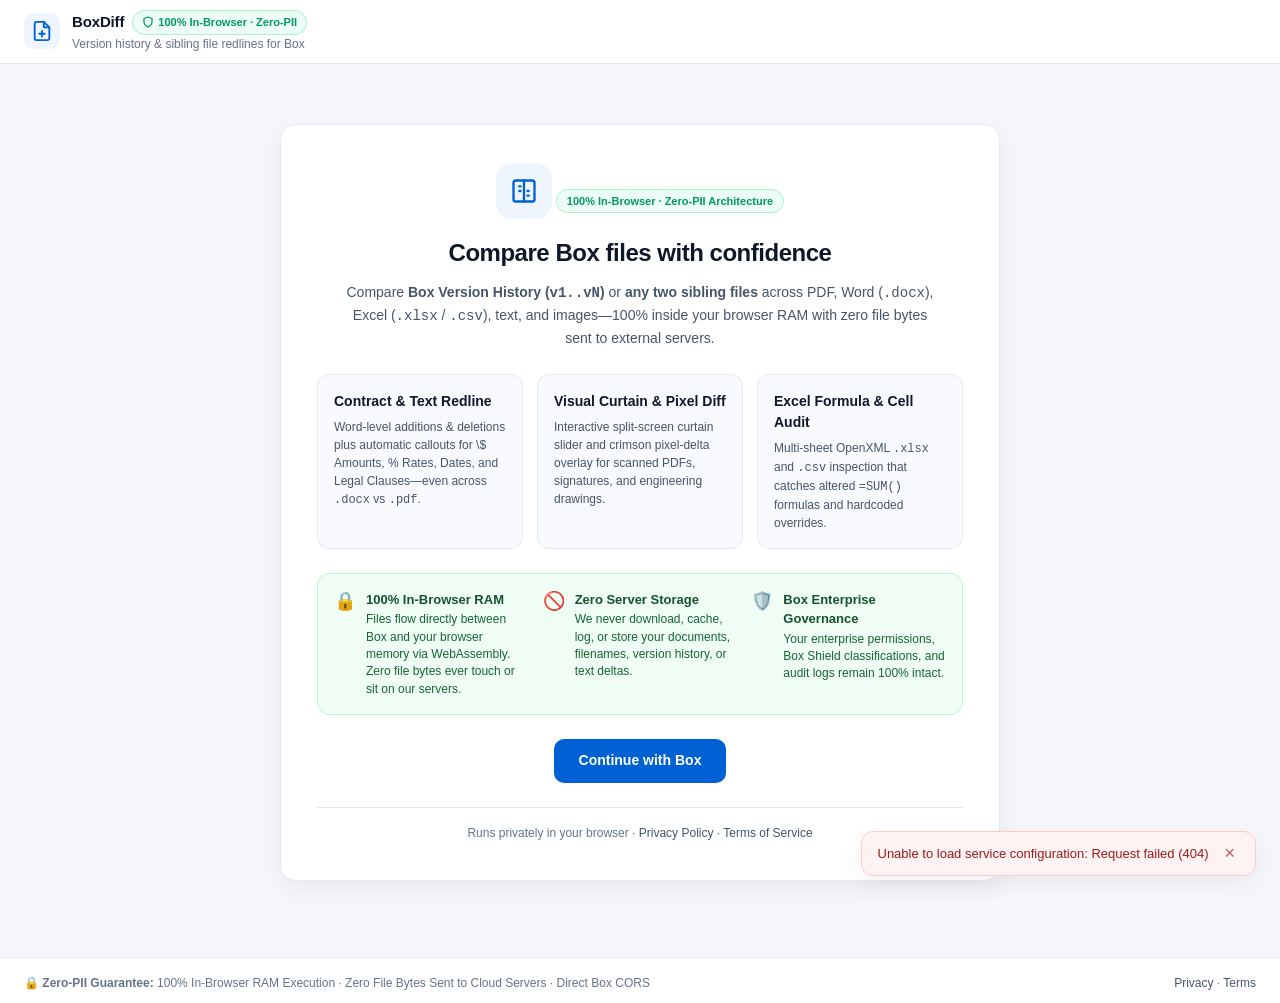
==== commit dbe6511e: "fix(report): polish redline report layout & add top-right user profile badge" ====
--- a/static/index.html
+++ b/static/index.html
@@ -3,25 +3,27 @@
 <head>
   <meta charset="UTF-8" />
   <meta name="viewport" content="width=device-width, initial-scale=1.0" />
-  <title>SafeShare for Box</title>
-  <link rel="stylesheet" href="/static/css/styles.css?v=6" />
-  <script defer src="/static/vendor/pdf-lib.min.js?v=6"></script>
-  <script defer src="/static/vendor/pdf.min.js?v=6"></script>
-  <script defer src="/static/vendor/exifr.full.umd.js?v=6"></script>
-  <script defer src="/static/vendor/jszip.min.js?v=6"></script>
+  <title>BoxDiff for Box</title>
+  <link rel="stylesheet" href="/static/css/styles.css?v=2" />
+  <script defer src="/static/vendor/pdf-lib.min.js?v=2"></script>
+  <script defer src="/static/vendor/pdf.min.js?v=2"></script>
+  <script defer src="/static/vendor/jszip.min.js?v=2"></script>
+  <script type="module" src="/static/js/app.js?v=2"></script>
 </head>
 <body>
   <header class="topbar">
     <div class="brand-row">
       <div class="brand-icon" aria-hidden="true">
-        <svg width="20" height="20" viewBox="0 0 24 24" fill="none">
-          <path d="M12 2.75L4.75 5.75V11.5C4.75 16.25 7.84 20.58 12 21.75C16.16 20.58 19.25 16.25 19.25 11.5V5.75L12 2.75Z" stroke="currentColor" stroke-width="1.8" stroke-linejoin="round"/>
-          <path d="M8.75 12.25L11 14.5L15.5 9.75" stroke="currentColor" stroke-width="1.9" stroke-linecap="round" stroke-linejoin="round"/>
+        <svg width="22" height="22" viewBox="0 0 24 24" fill="none" stroke="currentColor" stroke-width="2" stroke-linecap="round" stroke-linejoin="round">
+          <path d="M14 2H6a2 2 0 0 0-2 2v16a2 2 0 0 0 2 2h12a2 2 0 0 0 2-2V8z"></path>
+          <polyline points="14 2 14 8 20 8"></polyline>
+          <line x1="12" y1="12" x2="12" y2="18"></line>
+          <line x1="9" y1="15" x2="15" y2="15"></line>
         </svg>
       </div>
       <div class="brand-text">
         <div class="brand-title-line">
-          <span class="brand-name">SafeShare</span>
+          <span class="brand-name">BoxDiff</span>
           <span class="privacy-pill" title="100% In-Browser: Files are streamed directly between Box and your browser's RAM via Box CORS. Zero file bytes are ever stored, cached, or analyzed on external servers.">
             <svg width="12" height="12" viewBox="0 0 24 24" fill="none" stroke="currentColor" stroke-width="2.5" stroke-linecap="round" stroke-linejoin="round" aria-hidden="true">
               <path d="M12 22s8-4 8-10V5l-8-3-8 3v7c0 6 8 10 8 10z"/>
@@ -29,43 +31,65 @@
             100% In-Browser &middot; Zero-PII
           </span>
         </div>
-        <div class="brand-sub" id="active-context-label">Clean &amp; share Box files safely</div>
+        <div class="brand-sub" id="active-context-label">Version history &amp; sibling file redlines for Box</div>
       </div>
     </div>
 
-    <nav class="nav-tabs hidden" id="main-tabs" aria-label="Workspace navigation">
-      <button class="tab-btn active" id="btn-tab-scrub" type="button">Clean a File</button>
-      <button class="tab-btn" id="btn-tab-radar" type="button">Folder Sharing</button>
-      <button class="tab-btn" id="btn-tab-picker" type="button">Browse Box</button>
+    <nav id="workspaceTabs" class="nav-tabs hidden" aria-label="Workspace Views">
+      <button id="tabCompare" type="button" class="tab-btn active">Compare &amp; Redline</button>
+      <button id="tabBrowse" type="button" class="tab-btn">Browse Box Folder</button>
     </nav>
 
     <div class="header-actions">
-      <button class="btn-link hidden" id="btn-switch-item" type="button">Switch file</button>
-      <span class="quota-pill hidden" id="quota-badge">Free Plan</span>
-      <button class="btn btn-secondary hidden" id="btn-done-window" type="button">Done</button>
+      <span id="quotaBadge" class="quota-pill hidden">Free: 5/5 diffs left</span>
+      <div id="userBadge" class="user-profile-badge hidden" title="Box Connected">
+        <svg class="user-avatar-icon" width="13" height="13" viewBox="0 0 24 24" fill="none" stroke="currentColor" stroke-width="2.2" stroke-linecap="round" stroke-linejoin="round" aria-hidden="true">
+          <path d="M20 21v-2a4 4 0 0 0-4-4H8a4 4 0 0 0-4 4v2"></path>
+          <circle cx="12" cy="7" r="4"></circle>
+        </svg>
+        <span class="user-first-name" id="userFirstName"></span>
+        <span class="user-email-sep">&middot;</span>
+        <span class="user-email" id="userEmail"></span>
+      </div>
+      <a id="btnReturnBox" href="#" class="btn btn-secondary btn-sm hidden">Return to Box</a>
     </div>
   </header>
 
   <main class="container">
-    <div id="toast-banner" class="toast hidden" role="status">
-      <span id="toast-text"></span>
-      <button class="toast-dismiss" id="btn-toast-close" type="button" aria-label="Dismiss">&times;</button>
+    <div id="statusBanner" class="status-banner hidden" role="status">
+      <span id="statusBannerText"></span>
+      <button id="statusBannerClose" type="button" class="banner-close" aria-label="Dismiss">&times;</button>
     </div>
 
-    <!-- ================================================================= -->
-    <!-- SCREEN 0: WELCOME / STANDALONE SIGN-IN                            -->
-    <!-- ================================================================= -->
-    <section id="screen-connect" class="welcome-card">
+    <!-- Standalone OAuth Connect Screen -->
+    <section id="connectScreen" class="welcome-card">
       <div class="welcome-icon" aria-hidden="true">
-        <svg width="32" height="32" viewBox="0 0 24 24" fill="none">
-          <path d="M12 2.75L4.75 5.75V11.5C4.75 16.25 7.84 20.58 12 21.75C16.16 20.58 19.25 16.25 19.25 11.5V5.75L12 2.75Z" stroke="currentColor" stroke-width="1.8" stroke-linejoin="round"/>
-          <path d="M8.75 12.25L11 14.5L15.5 9.75" stroke="currentColor" stroke-width="1.9" stroke-linecap="round" stroke-linejoin="round"/>
+        <svg width="28" height="28" viewBox="0 0 24 24" fill="none" stroke="currentColor" stroke-width="2" stroke-linecap="round" stroke-linejoin="round">
+          <rect x="3" y="3" width="18" height="18" rx="2" ry="2"></rect>
+          <line x1="12" y1="3" x2="12" y2="21"></line>
+          <path d="M8 8h1M8 12h1M15 12h1M15 16h1"></path>
         </svg>
       </div>
-      <h1 id="connect-heading">Share Box files with confidence</h1>
-      <p class="welcome-lead" id="connect-subtext">
-        Automatically remove hidden personal details (like GPS location and author names), black out sensitive info in seconds, and review who has access to your shared folders.
+      <span class="hero-badge">100% In-Browser &middot; Zero-PII Architecture</span>
+      <h1>Compare Box files with confidence</h1>
+      <p class="welcome-lead">
+        Compare <strong>Box Version History (<code>v1..vN</code>)</strong> or <strong>any two sibling files</strong> across
+        PDF, Word (<code>.docx</code>), Excel (<code>.xlsx</code> / <code>.csv</code>), text, and images—100% inside your browser RAM with zero file bytes sent to external servers.
       </p>
+      <div class="feature-grid">
+        <div class="feature-tile">
+          <h3>Contract &amp; Text Redline</h3>
+          <p>Word-level additions &amp; deletions plus automatic callouts for \$ Amounts, % Rates, Dates, and Legal Clauses—even across <code>.docx</code> vs <code>.pdf</code>.</p>
+        </div>
+        <div class="feature-tile">
+          <h3>Visual Curtain &amp; Pixel Diff</h3>
+          <p>Interactive split-screen curtain slider and crimson pixel-delta overlay for scanned PDFs, signatures, and engineering drawings.</p>
+        </div>
+        <div class="feature-tile">
+          <h3>Excel Formula &amp; Cell Audit</h3>
+          <p>Multi-sheet OpenXML <code>.xlsx</code> and <code>.csv</code> inspection that catches altered <code>=SUM()</code> formulas and hardcoded overrides.</p>
+        </div>
+      </div>
       <div class="trust-guarantee-card">
         <div class="trust-item">
           <span class="trust-icon" aria-hidden="true">🔒</span>
@@ -78,7 +102,7 @@
           <span class="trust-icon" aria-hidden="true">🚫</span>
           <div>
             <strong>Zero Server Storage</strong>
-            <p>We never download, cache, log, or store your documents, personal details, or unredacted copies.</p>
+            <p>We never download, cache, log, or store your documents, filenames, version history, or text deltas.</p>
           </div>
         </div>
         <div class="trust-item">
@@ -90,270 +114,245 @@
         </div>
       </div>
       <div class="welcome-actions">
-        <button class="btn btn-primary btn-lg" id="btn-oauth-connect" type="button">Continue with Box</button>
+        <button id="btnConnectBox" type="button" class="btn btn-primary btn-lg">Continue with Box</button>
       </div>
       <div class="welcome-footer">
-        Runs privately in your browser &middot; <a href="/privacy" target="_blank" rel="noopener">Privacy</a> &middot; <a href="/terms" target="_blank" rel="noopener">Terms</a>
+        Runs privately in your browser &middot;
+        <a href="/privacy" target="_blank" rel="noopener">Privacy Policy</a> &middot;
+        <a href="/terms" target="_blank" rel="noopener">Terms of Service</a>
       </div>
     </section>
 
-    <!-- ================================================================= -->
-    <!-- SCREEN 1: CLEAN & REDACT FILE                                     -->
-    <!-- ================================================================= -->
-    <section id="screen-scrub" class="hidden">
-      <div id="scrub-empty-prompt" class="welcome-card hidden">
-        <h2>Choose a file from Box</h2>
-        <p class="welcome-lead">Pick a PDF, image, or Word document to clean hidden details or black out sensitive text.</p>
-        <button class="btn btn-primary" id="btn-open-picker-from-scrub" type="button">Browse Box Files</button>
-      </div>
-
+    <!-- Main Comparison Workspace -->
+    <section id="compareWorkspace" class="workspace-section hidden">
       <div class="privacy-notice-strip">
         <span class="shield-dot" aria-hidden="true"></span>
-        <span><strong>Zero-PII Active:</strong> All metadata scrubbing and PII/PHI redaction execute entirely inside your browser RAM. Zero file bytes leave your device.</span>
-      </div>
-
-      <div id="scrub-workspace" class="scrub-layout hidden">
-        <!-- Main Document Preview Stage -->
-        <div class="preview-card">
-          <div class="preview-header">
-            <div class="file-title-group">
-              <span class="file-name" id="scrub-file-label">Document</span>
-              <span class="draw-tip" id="draw-helper-tip">Click highlighted items or drag anywhere to black out</span>
+        <span><strong>Zero-PII Active:</strong> Files are read and compared entirely within your browser RAM over direct Box HTTPS. Zero file bytes leave your machine or touch external servers.</span>
+      </div>
+
+      <div class="source-selector-card">
+        <div class="selector-col selector-left">
+          <label for="leftSelect" class="selector-label">
+            <span class="dot dot-left"></span> Baseline (Left &mdash; Prior Version or Reference File)
+          </label>
+          <select id="leftSelect" class="source-select"></select>
+          <div id="leftMetaInfo" class="selector-meta">Select baseline version or file</div>
+        </div>
+
+        <div class="selector-swap">
+          <button id="btnSwapSides" type="button" class="btn-icon" title="Swap Baseline and Target">
+            &#8646;
+          </button>
+        </div>
+
+        <div class="selector-col selector-right">
+          <label for="rightSelect" class="selector-label">
+            <span class="dot dot-right"></span> Target (Right &mdash; Current Version or Revised File)
+          </label>
+          <select id="rightSelect" class="source-select"></select>
+          <div id="rightMetaInfo" class="selector-meta">Select target version or file</div>
+        </div>
+
+        <div class="selector-actions">
+          <button id="btnRunDiff" type="button" class="btn btn-primary">Run Comparison</button>
+          <div class="export-row">
+            <button id="btnExportBoxPdf" type="button" class="btn btn-secondary btn-sm" disabled>
+              Save Report to Box
+            </button>
+            <button id="btnDownloadLocalPdf" type="button" class="btn btn-ghost btn-sm" disabled>
+              Download PDF
+            </button>
+          </div>
+        </div>
+      </div>
+
+      <div id="exportSuccessStrip" class="export-strip hidden">
+        <span id="exportSuccessText">Saved Redline_Report.pdf to Box!</span>
+        <button id="btnCopyReportLink" type="button" class="btn btn-ghost btn-sm">
+          Create &amp; Copy Shared Link
+        </button>
+      </div>
+
+      <div id="identicalNotice" class="identical-banner hidden">
+        <strong>Cryptographic Match (Identical SHA-1):</strong> Baseline and Target contain identical raw bytes.
+      </div>
+
+      <div id="emptyPromptCard" class="empty-prompt-card hidden">
+        <h3 id="emptyPromptTitle">Ready to Compare</h3>
+        <p id="emptyPromptBody">
+          Choose your <strong>Baseline (Left)</strong> and <strong>Target (Right)</strong> versions or sibling files above, then click <strong>Run Comparison</strong>.
+        </p>
+      </div>
+
+      <!-- Diff Mode Switcher + KPI Strip -->
+      <div id="diffToolbar" class="diff-toolbar hidden">
+        <div class="mode-pills" role="tablist">
+          <button id="modeBtnText" type="button" class="mode-pill active">Text &amp; Clause Redline</button>
+          <button id="modeBtnVisual" type="button" class="mode-pill">Visual Curtain &amp; Pixel Diff</button>
+          <button id="modeBtnSheet" type="button" class="mode-pill">Spreadsheet &amp; Formula Audit</button>
+        </div>
+        <div id="kpiSummaryStrip" class="kpi-strip"></div>
+      </div>
+
+      <!-- PANE 1: Text & Clause Redline -->
+      <div id="paneTextDiff" class="diff-pane hidden">
+        <div id="scannedPdfHint" class="hint-banner hidden">
+          No selectable text layer was found on one or more PDF pages. Switch to <strong>Visual Curtain &amp; Pixel Diff</strong> above to inspect scanned signatures, stamps, or image changes.
+        </div>
+
+        <div id="smartHighlightsBox" class="highlights-card hidden">
+          <div class="highlights-header">
+            <strong>Smart Financial, Rate, Date &amp; Legal Clause Highlights</strong>
+            <span id="highlightsCountBadge" class="pill-warn">0 key shifts</span>
+          </div>
+          <div id="smartHighlightsList" class="highlights-grid"></div>
+        </div>
+
+        <div class="subtoolbar">
+          <div class="btn-group">
+            <button id="btnTextUnified" type="button" class="sub-btn active">Unified Redline</button>
+            <button id="btnTextSplit" type="button" class="sub-btn">Side-by-Side</button>
+          </div>
+          <label class="checkbox-inline">
+            <input type="checkbox" id="chkChangesOnly" checked />
+            <span>Show changed sections only (&plusmn;3 context lines)</span>
+          </label>
+        </div>
+
+        <div id="textDiffContainer" class="redline-viewport"></div>
+      </div>
+
+      <!-- PANE 2: Visual Curtain & Pixel Diff -->
+      <div id="paneVisualDiff" class="diff-pane hidden">
+        <div class="subtoolbar visual-subtoolbar">
+          <div class="btn-group">
+            <button id="visModeCurtain" type="button" class="sub-btn active">Split Curtain Slider</button>
+            <button id="visModePixel" type="button" class="sub-btn">Crimson Pixel Delta</button>
+            <button id="visModeSide" type="button" class="sub-btn">Side-by-Side</button>
+          </div>
+
+          <div class="page-nav-group">
+            <button id="btnPrevPage" type="button" class="btn btn-ghost btn-sm">&larr; Prev</button>
+            <span id="pageIndicator" class="page-indicator">Page 1 / 1</span>
+            <button id="btnNextPage" type="button" class="btn btn-ghost btn-sm">Next &rarr;</button>
+          </div>
+
+          <div class="sensitivity-group">
+            <label for="pixelThresholdRange">Threshold:</label>
+            <input id="pixelThresholdRange" type="range" min="8" max="64" value="24" />
+            <span id="pixelThresholdLabel" class="mono-sm">24</span>
+          </div>
+
+          <span id="visualPageDeltaBadge" class="pill-delta">0.00% pixels changed</span>
+        </div>
+
+        <div id="pageDeltaStrip" class="page-delta-strip hidden"></div>
+
+        <div id="visualStage" class="visual-stage">
+          <!-- Mode 1: Interactive Split Curtain -->
+          <div id="curtainStage" class="curtain-wrapper">
+            <div class="curtain-slider-bar">
+              <span class="tag-left">Baseline (Left)</span>
+              <input id="curtainSlider" type="range" min="0" max="100" value="50" aria-label="Curtain split position" />
+              <span class="tag-right">Target (Right)</span>
             </div>
-
-            <div class="preview-controls">
-              <div class="draw-actions hidden" id="manual-box-controls">
-                <button class="btn btn-ghost btn-sm" id="btn-undo-box" type="button">Undo</button>
-                <button class="btn btn-ghost btn-sm" id="btn-clear-boxes" type="button">Clear drawn</button>
+            <div id="curtainViewport" class="curtain-viewport">
+              <canvas id="curtainRightCanvas" class="vis-canvas"></canvas>
+              <div id="curtainLeftClip" class="curtain-left-clip">
+                <canvas id="curtainLeftCanvas" class="vis-canvas"></canvas>
               </div>
-              <div class="page-stepper hidden" id="page-stepper">
-                <button class="stepper-btn" id="btn-prev-page" type="button" aria-label="Previous page">&lsaquo;</button>
-                <span id="page-indicator" class="stepper-label">1 / 1</span>
-                <button class="stepper-btn" id="btn-next-page" type="button" aria-label="Next page">&rsaquo;</button>
+              <div id="curtainDivider" class="curtain-divider">
+                <div class="curtain-knob">&harr;</div>
               </div>
             </div>
           </div>
 
-          <div class="canvas-stage" id="canvas-stage">
-            <div class="canvas-wrapper" id="canvas-wrapper">
-              <canvas id="redactor-canvas"></canvas>
+          <!-- Mode 2: Crimson Pixel Overlay -->
+          <div id="pixelStage" class="pixel-wrapper hidden">
+            <canvas id="pixelDiffCanvas" class="vis-canvas"></canvas>
+          </div>
+
+          <!-- Mode 3: Side-by-Side -->
+          <div id="sideStage" class="side-wrapper hidden">
+            <div class="side-card">
+              <div class="side-caption tag-left">Baseline (Left)</div>
+              <canvas id="sideLeftCanvas" class="vis-canvas"></canvas>
             </div>
-
-            <!-- Friendly Word (.docx) Card instead of raw blank canvas -->
-            <div id="docx-friendly-card" class="docx-card hidden">
-              <div class="docx-icon" aria-hidden="true">DOCX</div>
-              <h3>Ready to clean &amp; redact Word document</h3>
-              <p>
-                SafeShare automatically removes hidden author names, company properties, and reviewer comments—and replaces any PII or PHI items you select on the right with permanent solid blocks (<code>&#9608;&#9608;&#9608;&#9608;</code>) while keeping your Word formatting intact.
-              </p>
+            <div class="side-card">
+              <div class="side-caption tag-right">Target (Right)</div>
+              <canvas id="sideRightCanvas" class="vis-canvas"></canvas>
             </div>
           </div>
         </div>
-
-        <!-- Calm, Guided Right Sidebar -->
-        <aside class="inspector-column">
-          <!-- Step 1: File Header Properties -->
-          <div class="side-card">
-            <div class="step-row">
-              <span class="check-circle is-neutral" id="xray-badge-icon" aria-hidden="true">&bull;</span>
-              <div>
-                <div class="side-title" id="xray-title">File properties</div>
-                <div class="side-sub" id="xray-summary">Checking file header...</div>
-              </div>
-            </div>
-            <details class="quiet-details hidden" id="xray-details-wrap">
-              <summary id="xray-details-summary">Show hidden properties</summary>
-              <ul class="detail-list" id="xray-list"></ul>
-            </details>
-          </div>
-
-          <!-- Step 2: Pre-Identified Sensitive PII & PHI -->
-          <div class="side-card" id="pii-section-card">
-            <div class="side-header-between">
-              <span class="side-title">Detected PII &amp; PHI</span>
-              <span class="soft-pill" id="pii-count-badge">None found</span>
-            </div>
-
-            <div class="ocr-status-row hidden" id="ocr-progress-row">
-              <span class="ocr-pulse-dot" aria-hidden="true"></span>
-              <span id="ocr-progress-text">Scanning image text for PII &amp; PHI...</span>
-            </div>
-
-            <div class="pii-bulk-bar hidden" id="pii-bulk-bar">
-              <button class="btn btn-primary btn-sm pii-bulk-main" id="btn-blackout-all" type="button">
-                Black Out All
-              </button>
-              <button class="btn btn-ghost btn-sm" id="btn-unselect-all" type="button">
-                Reset
-              </button>
-            </div>
-
-            <div class="pii-cat-pills hidden" id="pii-category-pills">
-              <button class="cat-pill active" data-cat="all" type="button">All</button>
-              <button class="cat-pill" data-cat="phi" type="button">PHI / Medical</button>
-              <button class="cat-pill" data-cat="pii" type="button">Personal</button>
-              <button class="cat-pill" data-cat="financial" type="button">Financial</button>
-            </div>
-
-            <div class="pii-list" id="pii-checklist"></div>
-          </div>
-
-          <!-- Step 3: Save to Box -->
-          <div class="side-card save-card">
-            <div class="save-mode-toggle" role="radiogroup" aria-label="How to save to Box">
-              <button class="save-mode-btn active" id="btn-mode-new-copy" data-mode="new_copy" type="button">
-                Save as new copy
-              </button>
-              <button class="save-mode-btn" id="btn-mode-overwrite" data-mode="overwrite" type="button">
-                Replace original
-              </button>
-            </div>
-
-            <div id="filename-field-wrap">
-              <label class="field-label" for="inp-output-stem">New file name</label>
-              <div class="filename-group">
-                <input type="text" id="inp-output-stem" class="filename-input" placeholder="Document_Clean" />
-                <span id="lbl-output-ext" class="filename-ext">.pdf</span>
-              </div>
-
-              <button class="name-suggestion hidden" id="btn-anonymize-name" type="button">
-                File name has personal info &mdash; click for generic name
-              </button>
-            </div>
-
-            <div class="cta-stack">
-              <button class="btn btn-primary btn-block" id="btn-save-only" type="button">
-                Save New Copy to Box
-              </button>
-              <button class="btn btn-secondary btn-block" id="btn-save-and-link" type="button">
-                Save Copy &amp; Copy Link
-              </button>
-            </div>
-
-            <p class="reassure-note" id="save-mode-note">
-              Saves a new clean file. Original stays untouched.
-            </p>
-
-            <!-- Inline Error / Quota Feedback right next to the Save button -->
-            <div id="save-error-box" class="error-box hidden" role="alert"></div>
-
-            <details class="quiet-details" id="advanced-pdf-options">
-              <summary>More options</summary>
-              <label class="option-row">
-                <input type="checkbox" id="chk-flatten-all" />
-                <span>Convert every page to a flat image</span>
-              </label>
-            </details>
-
-            <!-- Celebratory Inline Confirmation after Save -->
-            <div id="save-success-box" class="success-box hidden">
-              <div class="success-title" id="save-success-title">Saved to Box!</div>
-              <p class="success-sub hidden" id="save-success-sub"></p>
-              <div class="success-actions">
-                <button class="btn btn-secondary btn-sm" id="btn-open-saved-file" type="button">View Saved File</button>
-                <button class="btn btn-secondary btn-sm hidden" id="btn-copy-saved-link" type="button">Copy Link</button>
-                <button class="btn btn-primary btn-sm" id="btn-done-after-save" type="button">Done</button>
-              </div>
-            </div>
-          </div>
-        </aside>
+      </div>
+
+      <!-- PANE 3: Spreadsheet Multi-Sheet Cell & Formula Audit -->
+      <div id="paneSheetDiff" class="diff-pane hidden">
+        <div id="formulaOverrideAlert" class="override-alert hidden"></div>
+
+        <div id="sheetTabsBar" class="sheet-tabs-bar"></div>
+
+        <div class="subtoolbar">
+          <div class="btn-group">
+            <button id="sheetFilterAll" type="button" class="sub-btn active">All Changes</button>
+            <button id="sheetFilterFormulas" type="button" class="sub-btn">Formula Edits</button>
+            <button id="sheetFilterOverrides" type="button" class="sub-btn">Hardcoded Overrides</button>
+            <button id="sheetFilterValues" type="button" class="sub-btn">Value Changes</button>
+          </div>
+          <input
+            id="sheetSearchInput"
+            type="search"
+            class="search-input"
+            placeholder="Filter cell (e.g. B14, SUM, Revenue)..."
+          />
+        </div>
+
+        <div class="table-scroll">
+          <table class="sheet-diff-table">
+            <thead>
+              <tr>
+                <th>Cell</th>
+                <th>Change Type</th>
+                <th>Baseline (Left)</th>
+                <th>Target (Right)</th>
+                <th>Numeric &Delta;</th>
+              </tr>
+            </thead>
+            <tbody id="sheetDiffTableBody"></tbody>
+          </table>
+        </div>
       </div>
     </section>
 
-    <!-- ================================================================= -->
-    <!-- SCREEN 2: FOLDER SHARING SUMMARY (SHARERADAR)                     -->
-    <!-- ================================================================= -->
-    <section id="screen-radar" class="hidden">
-      <div class="privacy-notice-strip">
-        <span class="shield-dot" aria-hidden="true"></span>
-        <span><strong>Zero-PII Active:</strong> ShareRadar reads folder link metadata only. Zero file contents are ever downloaded or inspected.</span>
-      </div>
-
-      <div class="section-topbar">
+    <!-- Box Folder Browser Workspace -->
+    <section id="browseWorkspace" class="workspace-section hidden">
+      <div class="browser-header-card">
         <div>
-          <h2 class="section-heading" id="radar-folder-heading">Folder Sharing Summary</h2>
-          <p class="section-sub" id="kpi-scan-progress">Checking shared links and outside guests...</p>
-        </div>
-        <div class="section-actions">
-          <button class="btn btn-ghost" id="btn-rescan-radar" type="button">Refresh</button>
-          <button class="btn btn-secondary" id="btn-save-radar-csv" type="button">Save CSV Report to Box</button>
-        </div>
-      </div>
-
-      <div class="kpi-grid">
-        <div class="kpi-card">
-          <div class="kpi-label">Public Links</div>
-          <div class="kpi-value" id="kpi-open-links">0</div>
-          <div class="kpi-sub" id="kpi-open-sub">Anyone with the link can open</div>
-        </div>
-        <div class="kpi-card">
-          <div class="kpi-label">Total Views</div>
-          <div class="kpi-value" id="kpi-total-opens">0</div>
-          <div class="kpi-sub" id="kpi-delta-opens">Times shared links were opened</div>
-        </div>
-        <div class="kpi-card">
-          <div class="kpi-label">Total Downloads</div>
-          <div class="kpi-value" id="kpi-total-downloads">0</div>
-          <div class="kpi-sub" id="kpi-delta-downloads">Times shared files were downloaded</div>
-        </div>
-        <div class="kpi-card">
-          <div class="kpi-label">Outside Guests</div>
-          <div class="kpi-value" id="kpi-external-guests">0</div>
-          <div class="kpi-sub">Collaborators outside your domain</div>
-        </div>
-      </div>
-
-      <div class="radar-toolbar">
-        <div class="filter-pills" role="tablist">
-          <button class="filter-pill active" data-filter="all" type="button">All shared items</button>
-          <button class="filter-pill" data-filter="open_links" type="button">Public links</button>
-          <button class="filter-pill" data-filter="high_traffic" type="button">Viewed or downloaded</button>
-          <button class="filter-pill" data-filter="guests" type="button">Outside guests</button>
-        </div>
-
-        <div class="bulk-actions">
-          <button class="btn btn-secondary btn-sm" id="btn-bulk-expire30" type="button">Set 30-Day Expiry</button>
-          <button class="btn btn-secondary btn-sm" id="btn-bulk-viewonly" type="button">Disable Downloads</button>
-          <button class="btn btn-danger-soft btn-sm" id="btn-bulk-revoke" type="button">Turn Off Selected</button>
-        </div>
-      </div>
-
-      <div class="table-card">
-        <table class="clean-table">
+          <h2 id="folderTitle" class="folder-title">All Files</h2>
+          <p class="muted-sm">
+            Pick any file's <strong>Version History</strong>, or assign <strong>Set Baseline (Left)</strong> and <strong>Set Target (Right)</strong> across two files.
+          </p>
+        </div>
+        <div class="browser-nav-btns">
+          <button id="btnUpFolder" type="button" class="btn btn-ghost btn-sm">&uarr; Parent Folder</button>
+          <button id="btnRootFolder" type="button" class="btn btn-ghost btn-sm">Root (All Files)</button>
+        </div>
+      </div>
+
+      <div class="table-scroll">
+        <table class="folder-table">
           <thead>
             <tr>
-              <th style="width: 38px;"><input type="checkbox" id="chk-radar-all" aria-label="Select all" /></th>
-              <th>File or Folder</th>
-              <th>Who Has Access</th>
-              <th>Views &amp; Downloads</th>
-              <th>Expiration</th>
-              <th>Status</th>
+              <th>Name</th>
+              <th>Type</th>
+              <th>Size</th>
+              <th>Modified</th>
+              <th>Compare Actions</th>
             </tr>
           </thead>
-          <tbody id="radar-tbody">
-            <tr>
-              <td colspan="6" class="empty-cell">Scanning folder sharing settings...</td>
-            </tr>
-          </tbody>
+          <tbody id="folderTableBody"></tbody>
         </table>
       </div>
-    </section>
-
-    <!-- ================================================================= -->
-    <!-- SCREEN 3: SIMPLE BOX FILE & FOLDER PICKER                         -->
-    <!-- ================================================================= -->
-    <section id="screen-picker" class="picker-card hidden">
-      <div class="picker-header">
-        <div>
-          <h2 class="section-heading" id="picker-folder-title">All Files</h2>
-          <p class="section-sub">Choose a file to clean &amp; redact, or check sharing on any folder.</p>
-        </div>
-        <div class="section-actions">
-          <button class="btn btn-ghost" id="btn-picker-up" type="button">&larr; Back</button>
-          <button class="btn btn-secondary" id="btn-audit-current-folder" type="button">Check Sharing on This Folder</button>
-        </div>
-      </div>
-      <div class="picker-list" id="picker-list"></div>
     </section>
   </main>
 
@@ -364,7 +363,5 @@
       <a href="/terms" target="_blank" rel="noopener">Terms</a>
     </span>
   </footer>
-
-  <script type="module" src="/static/js/app.js?v=6"></script>
 </body>
 </html>
--- a/static/css/styles.css
+++ b/static/css/styles.css
@@ -24,6 +24,17 @@
   --radius-lg: 16px;
   --shadow-sm: 0 1px 3px rgba(15, 23, 42, 0.04), 0 1px 2px rgba(15, 23, 42, 0.02);
   --shadow-md: 0 8px 24px rgba(15, 23, 42, 0.06);
+  --shadow-lg: 0 12px 32px rgba(15, 23, 42, 0.08);
+  --font-sans: -apple-system, BlinkMacSystemFont, "Inter", "Segoe UI", Roboto, sans-serif;
+  --font-mono: "JetBrains Mono", ui-monospace, SFMono-Regular, Menlo, Consolas, monospace;
+
+  /* Redline Tokens in Daylight */
+  --del-bg: #fef2f2;
+  --del-tok: #fecaca;
+  --del-text: #991b1b;
+  --add-bg: #f0fdf4;
+  --add-tok: #bbf7d0;
+  --add-text: #166534;
 }
 
 * {
@@ -32,9 +43,12 @@
 
 body {
   margin: 0;
-  font-family: -apple-system, BlinkMacSystemFont, "Inter", "Segoe UI", Roboto, sans-serif;
+  min-height: 100vh;
+  display: flex;
+  flex-direction: column;
   background: var(--bg);
   color: var(--text);
+  font-family: var(--font-sans);
   font-size: 14px;
   line-height: 1.5;
   -webkit-font-smoothing: antialiased;
@@ -48,7 +62,7 @@
 .topbar {
   background: var(--surface);
   border-bottom: 1px solid var(--border);
-  padding: 10px 22px;
+  padding: 10px 24px;
   min-height: 58px;
   display: flex;
   flex-wrap: wrap;
@@ -60,24 +74,26 @@
   z-index: 30;
 }
 
+.brand-cluster,
 .brand-row {
   display: flex;
   align-items: center;
-  gap: 11px;
-}
-
+  gap: 12px;
+}
+
+.brand-logo,
 .brand-icon {
   width: 36px;
   height: 36px;
   border-radius: 10px;
   background: var(--primary-soft);
   color: var(--primary);
-  display: flex;
-  align-items: center;
-  justify-content: center;
+  display: grid;
+  place-items: center;
   flex-shrink: 0;
 }
 
+.brand-title-row,
 .brand-title-line {
   display: flex;
   align-items: center;
@@ -88,9 +104,11 @@
   font-weight: 700;
   font-size: 15px;
   letter-spacing: -0.01em;
-}
-
-.privacy-pill {
+  color: var(--text);
+}
+
+.privacy-pill,
+.badge-safe {
   font-size: 11px;
   font-weight: 600;
   color: var(--safe);
@@ -113,7 +131,7 @@
   border-radius: var(--radius-sm);
   color: #166534;
   font-size: 12px;
-  margin-bottom: 16px;
+  margin-bottom: 14px;
 }
 
 .shield-dot {
@@ -173,20 +191,23 @@
 .brand-sub {
   color: var(--muted);
   font-size: 12px;
-  max-width: 380px;
+  max-width: 420px;
   white-space: nowrap;
   overflow: hidden;
   text-overflow: ellipsis;
 }
 
+/* Nav Tabs */
 .nav-tabs {
   display: flex;
   gap: 4px;
   background: var(--bg);
   padding: 4px;
   border-radius: 10px;
-}
-
+  border: 1px solid var(--border);
+}
+
+.nav-tab,
 .tab-btn {
   border: none;
   background: transparent;
@@ -197,41 +218,31 @@
   border-radius: 7px;
   cursor: pointer;
   transition: all 0.15s ease;
-}
-
+  font-family: var(--font-sans);
+}
+
+.nav-tab:hover,
 .tab-btn:hover {
   color: var(--text);
 }
 
+.nav-tab.active,
 .tab-btn.active {
   background: var(--surface);
   color: var(--primary);
   box-shadow: var(--shadow-sm);
 }
 
+/* Header Right Actions */
+.topbar-right,
 .header-actions {
   display: flex;
   align-items: center;
   gap: 10px;
 }
 
-.btn-link {
-  background: none;
-  border: none;
-  color: var(--text-secondary);
-  font-size: 13px;
-  font-weight: 500;
-  cursor: pointer;
-  padding: 4px 8px;
-  border-radius: 6px;
-}
-
-.btn-link:hover {
-  color: var(--primary);
-  background: var(--primary-soft);
-}
-
-.quota-pill {
+.quota-pill,
+.pill-quota {
   font-size: 12px;
   font-weight: 500;
   color: var(--text-secondary);
@@ -239,6 +250,61 @@
   border: 1px solid var(--border);
   padding: 4px 10px;
   border-radius: 999px;
+}
+
+.pill-user,
+.user-profile-badge {
+  display: inline-flex;
+  align-items: center;
+  gap: 6px;
+  font-size: 11.5px;
+  font-weight: 500;
+  color: var(--text);
+  background: var(--surface-subtle);
+  border: 1px solid var(--border);
+  padding: 4px 11px;
+  border-radius: 999px;
+  max-width: 260px;
+  box-shadow: 0 1px 2px rgba(15, 23, 42, 0.03);
+}
+
+.user-avatar-icon {
+  width: 13px;
+  height: 13px;
+  color: var(--primary);
+  flex-shrink: 0;
+}
+
+.user-first-name {
+  font-weight: 600;
+  color: var(--text);
+  white-space: nowrap;
+  flex-shrink: 0;
+  max-width: 85px;
+  overflow: hidden;
+  text-overflow: ellipsis;
+}
+
+.user-email-sep {
+  color: var(--muted);
+  font-size: 10px;
+  flex-shrink: 0;
+}
+
+.user-email {
+  font-weight: 400;
+  color: var(--text-secondary);
+  overflow: hidden;
+  text-overflow: ellipsis;
+  white-space: nowrap;
+  max-width: 130px;
+}
+
+@media (max-width: 720px) {
+  .user-email-sep,
+  .user-email {
+    display: none;
+  }
 }
 
 /* Buttons */
@@ -255,10 +321,12 @@
   border: 1px solid transparent;
   transition: all 0.15s ease;
   text-decoration: none;
+  font-family: var(--font-sans);
+  line-height: 1.4;
 }
 
 .btn:disabled {
-  opacity: 0.48;
+  opacity: 0.45;
   cursor: not-allowed;
 }
 
@@ -291,6 +359,7 @@
 .btn-ghost:hover:not(:disabled) {
   background: var(--surface);
   color: var(--text);
+  border-color: var(--border-strong);
 }
 
 .btn-danger-soft {
@@ -304,7 +373,7 @@
 }
 
 .btn-sm {
-  padding: 6px 11px;
+  padding: 5px 11px;
   font-size: 12px;
   border-radius: 7px;
 }
@@ -317,22 +386,47 @@
 
 .btn-block {
   width: 100%;
-  padding: 10px 16px;
-}
-
-/* Container & Toast */
-.container {
+}
+
+.btn-icon {
+  width: 36px;
+  height: 36px;
+  padding: 0;
+  display: grid;
+  place-items: center;
+  font-size: 16px;
+  border-radius: 50%;
+  border: 1px solid var(--border);
+  background: var(--surface);
+  color: var(--text-secondary);
+  cursor: pointer;
+  transition: all 0.15s ease;
+}
+
+.btn-icon:hover {
+  background: var(--primary-soft);
+  color: var(--primary);
+  border-color: #bfdbfe;
+}
+
+/* Shell / Container */
+.container,
+.app-shell {
   max-width: 1220px;
+  width: 100%;
   margin: 0 auto;
-  padding: 20px 22px 36px;
-}
-
+  padding: 20px 24px 36px;
+  flex: 1;
+}
+
+/* Floating Status Banner / Toast */
+.status-banner,
 .toast {
   position: fixed;
-  right: 22px;
-  bottom: 22px;
+  right: 24px;
+  bottom: 24px;
   z-index: 1000;
-  max-width: 420px;
+  max-width: 440px;
   padding: 12px 16px;
   border-radius: var(--radius-md);
   display: flex;
@@ -344,26 +438,49 @@
   background: var(--surface);
   border: 1px solid var(--border-strong);
   box-shadow: var(--shadow-md);
-}
-
+  animation: slideIn 0.2s ease-out;
+}
+
+@keyframes slideIn {
+  from {
+    transform: translateY(12px);
+    opacity: 0;
+  }
+  to {
+    transform: translateY(0);
+    opacity: 1;
+  }
+}
+
+.status-banner.info,
 .toast-info {
   background: var(--primary-soft);
   border-color: #bfdbfe;
   color: #1e40af;
 }
 
+.status-banner.success,
 .toast-success {
   background: var(--safe-soft);
   border-color: var(--safe-border);
   color: #065f46;
 }
 
+.status-banner.error,
 .toast-error {
   background: var(--danger-soft);
   border-color: var(--danger-border);
   color: #991b1b;
 }
 
+.status-banner.warn,
+.toast-warn {
+  background: var(--amber-soft);
+  border-color: var(--amber-border);
+  color: #92400e;
+}
+
+.banner-close,
 .toast-dismiss {
   background: none;
   border: none;
@@ -372,18 +489,32 @@
   color: currentColor;
   opacity: 0.7;
   cursor: pointer;
-}
-
-/* Welcome / Connect Card */
-.welcome-card {
-  max-width: 520px;
-  margin: 48px auto;
+  padding: 0 4px;
+}
+
+.banner-close:hover,
+.toast-dismiss:hover {
+  opacity: 1;
+}
+
+/* Welcome / Connect Screen */
+.welcome-card,
+.hero-card {
+  max-width: 720px;
+  margin: 40px auto;
   background: var(--surface);
   border: 1px solid var(--border);
   border-radius: var(--radius-lg);
-  padding: 36px 32px;
+  padding: 38px 36px;
   text-align: center;
   box-shadow: var(--shadow-md);
+}
+
+.welcome-icon,
+.hero-badge {
+  display: inline-flex;
+  align-items: center;
+  justify-content: center;
 }
 
 .welcome-icon {
@@ -393,859 +524,925 @@
   border-radius: 16px;
   background: var(--primary-soft);
   color: var(--primary);
-  display: flex;
-  align-items: center;
-  justify-content: center;
+}
+
+.hero-badge {
+  font-size: 11px;
+  font-weight: 600;
+  color: var(--safe);
+  background: var(--safe-soft);
+  border: 1px solid var(--safe-border);
+  padding: 3px 10px;
+  border-radius: 999px;
+  margin-bottom: 14px;
 }
 
 .welcome-card h1,
-.welcome-card h2 {
+.hero-card h1 {
   margin: 0 0 10px;
-  font-size: 22px;
+  font-size: 24px;
+  font-weight: 700;
   letter-spacing: -0.02em;
-}
-
-.welcome-lead {
+  color: var(--text);
+}
+
+.welcome-lead,
+.hero-lead {
   margin: 0 auto 24px;
   color: var(--text-secondary);
   font-size: 14px;
   line-height: 1.6;
-}
-
-.welcome-actions {
+  max-width: 600px;
+}
+
+.feature-grid {
+  display: grid;
+  grid-template-columns: repeat(3, 1fr);
+  gap: 14px;
+  margin: 24px 0;
+  text-align: left;
+}
+
+@media (max-width: 768px) {
+  .feature-grid {
+    grid-template-columns: 1fr;
+  }
+}
+
+.feature-tile {
+  background: var(--surface-subtle);
+  border: 1px solid var(--border);
+  border-radius: var(--radius-md);
+  padding: 16px;
+}
+
+.feature-tile h3 {
+  margin: 0 0 6px;
+  font-size: 14px;
+  font-weight: 600;
+  color: var(--text);
+}
+
+.feature-tile p {
+  margin: 0;
+  font-size: 12px;
+  color: var(--text-secondary);
+  line-height: 1.5;
+}
+
+.welcome-actions,
+.hero-actions {
   display: flex;
   justify-content: center;
-}
-
-.welcome-footer {
-  margin-top: 22px;
+  margin-top: 24px;
+}
+
+.welcome-footer,
+.legal-links {
+  margin-top: 24px;
   padding-top: 16px;
   border-top: 1px solid var(--border);
   font-size: 12px;
   color: var(--muted);
 }
 
-.welcome-footer a {
+.welcome-footer a,
+.legal-links a {
   color: var(--text-secondary);
   text-decoration: none;
 }
 
-.welcome-footer a:hover {
+.welcome-footer a:hover,
+.legal-links a:hover {
   color: var(--primary);
 }
 
-/* File Clean & Redact Studio Layout */
-.scrub-layout {
+/* Comparison Workspace */
+.workspace-section {
+  display: flex;
+  flex-direction: column;
+  gap: 16px;
+}
+
+/* Source Selector Card */
+.source-selector-card {
   display: grid;
-  grid-template-columns: 1fr 340px;
-  gap: 20px;
-  align-items: start;
-}
-
-@media (max-width: 920px) {
-  .scrub-layout {
+  grid-template-columns: 1fr auto 1fr auto;
+  align-items: center;
+  gap: 16px;
+  background: var(--surface);
+  border: 1px solid var(--border);
+  border-radius: var(--radius-lg);
+  padding: 22px 24px;
+  box-shadow: var(--shadow-sm);
+}
+
+@media (max-width: 960px) {
+  .source-selector-card {
     grid-template-columns: 1fr;
   }
-}
-
-.preview-card {
-  background: var(--surface);
-  border: 1px solid var(--border);
+  .selector-swap {
+    display: flex;
+    justify-content: center;
+  }
+}
+
+.selector-col {
+  display: flex;
+  flex-direction: column;
+  gap: 6px;
+}
+
+.selector-label {
+  font-size: 12px;
+  font-weight: 600;
+  text-transform: uppercase;
+  letter-spacing: 0.03em;
+  color: var(--text-secondary);
+  display: flex;
+  align-items: center;
+  gap: 7px;
+}
+
+.dot {
+  width: 8px;
+  height: 8px;
+  border-radius: 50%;
+  display: inline-block;
+}
+
+.dot-left {
+  background: #64748b;
+}
+
+.dot-right {
+  background: var(--primary);
+}
+
+.source-select {
+  width: 100%;
+  padding: 10px 12px;
+  border-radius: 8px;
+  background: var(--surface);
+  color: var(--text);
+  border: 1px solid var(--border-strong);
+  font-size: 13px;
+  font-weight: 500;
+  font-family: var(--font-sans);
+  transition: all 0.15s ease;
+}
+
+.source-select:focus {
+  border-color: var(--primary);
+  box-shadow: 0 0 0 3px rgba(0, 97, 213, 0.12);
+  outline: none;
+}
+
+.selector-meta {
+  font-size: 12px;
+  color: var(--muted);
+  font-family: var(--font-mono);
+  overflow: hidden;
+  text-overflow: ellipsis;
+  white-space: nowrap;
+}
+
+.selector-swap {
+  display: flex;
+  align-items: center;
+  justify-content: center;
+  padding-top: 14px;
+}
+
+.selector-actions {
+  display: flex;
+  flex-direction: column;
+  gap: 8px;
+  min-width: 190px;
+}
+
+.export-row {
+  display: flex;
+  gap: 6px;
+}
+
+/* Strips & Notices */
+.export-strip {
+  display: flex;
+  align-items: center;
+  justify-content: space-between;
+  padding: 12px 18px;
+  border-radius: var(--radius-md);
+  background: var(--safe-soft);
+  border: 1px solid var(--safe-border);
+  color: #065f46;
+  font-size: 13px;
+  font-weight: 500;
+}
+
+.identical-banner {
+  padding: 12px 18px;
+  border-radius: var(--radius-md);
+  background: var(--safe-soft);
+  border: 1px solid var(--safe-border);
+  color: #065f46;
+  font-size: 13px;
+  font-weight: 500;
+}
+
+.empty-prompt-card {
+  padding: 44px 24px;
+  text-align: center;
   border-radius: var(--radius-lg);
+  background: var(--surface);
+  border: 2px dashed var(--border);
+  color: var(--text-secondary);
+}
+
+.empty-prompt-card h3 {
+  margin: 0 0 8px;
+  color: var(--text);
+  font-size: 18px;
+  font-weight: 600;
+}
+
+.empty-prompt-card p {
+  margin: 0;
+  color: var(--text-secondary);
+  font-size: 14px;
+}
+
+/* Diff Toolbar & KPIs */
+.diff-toolbar {
+  display: flex;
+  flex-wrap: wrap;
+  align-items: center;
+  justify-content: space-between;
+  gap: 12px;
+  padding: 12px 18px;
+  border-radius: var(--radius-md);
+  background: var(--surface);
+  border: 1px solid var(--border);
   box-shadow: var(--shadow-sm);
-  overflow: hidden;
-}
-
-.preview-header {
-  padding: 12px 18px;
-  border-bottom: 1px solid var(--border);
+}
+
+.mode-pills {
   display: flex;
   flex-wrap: wrap;
+  gap: 4px;
+  background: var(--bg);
+  padding: 4px;
+  border-radius: 10px;
+  border: 1px solid var(--border);
+}
+
+.mode-pill {
+  padding: 6px 14px;
+  border-radius: 7px;
+  border: none;
+  background: transparent;
+  color: var(--text-secondary);
+  font-size: 13px;
+  font-weight: 600;
+  cursor: pointer;
+  transition: all 0.15s ease;
+  font-family: var(--font-sans);
+}
+
+.mode-pill:hover {
+  color: var(--text);
+}
+
+.mode-pill.active {
+  background: var(--surface);
+  color: var(--primary);
+  box-shadow: var(--shadow-sm);
+}
+
+.mode-pill:disabled {
+  opacity: 0.4;
+  cursor: not-allowed;
+}
+
+.kpi-strip {
+  display: flex;
+  flex-wrap: wrap;
+  gap: 8px;
+}
+
+.kpi-chip {
+  padding: 4px 12px;
+  border-radius: 999px;
+  font-size: 12px;
+  font-weight: 600;
+  font-family: var(--font-mono);
+  background: var(--surface-subtle);
+  border: 1px solid var(--border);
+}
+
+.kpi-add {
+  background: var(--safe-soft);
+  color: var(--safe);
+  border-color: var(--safe-border);
+}
+
+.kpi-del {
+  background: var(--danger-soft);
+  color: var(--danger);
+  border-color: var(--danger-border);
+}
+
+.kpi-mod {
+  background: var(--amber-soft);
+  color: var(--amber);
+  border-color: var(--amber-border);
+}
+
+/* Smart Highlights Card */
+.highlights-card {
+  padding: 14px 18px;
+  border-radius: var(--radius-md);
+  background: #fffdf5;
+  border: 1px solid var(--amber-border);
+  margin-bottom: 14px;
+}
+
+.highlights-header {
+  display: flex;
   align-items: center;
   justify-content: space-between;
-  gap: 10px;
-}
-
-.file-title-group {
+  margin-bottom: 10px;
+  font-size: 13px;
+  font-weight: 600;
+  color: #78350f;
+}
+
+.pill-warn {
+  font-size: 11px;
+  font-weight: 700;
+  color: var(--amber);
+  background: var(--amber-soft);
+  border: 1px solid var(--amber-border);
+  padding: 2px 10px;
+  border-radius: 999px;
+}
+
+.highlights-grid {
+  display: grid;
+  grid-template-columns: repeat(auto-fill, minmax(280px, 1fr));
+  gap: 8px;
+}
+
+.highlight-item {
+  text-align: left;
+  padding: 10px 12px;
+  border-radius: 8px;
+  background: var(--surface);
+  border: 1px solid var(--border);
+  color: var(--text);
+  cursor: pointer;
+  transition: all 0.15s ease;
+  box-shadow: 0 1px 2px rgba(15, 23, 42, 0.03);
+}
+
+.highlight-item:hover {
+  border-color: var(--amber);
+  box-shadow: var(--shadow-sm);
+  transform: translateY(-1px);
+}
+
+.hl-top {
+  display: flex;
+  justify-content: space-between;
+  font-size: 11px;
+  color: var(--amber);
+  font-weight: 700;
+  text-transform: uppercase;
+  letter-spacing: 0.03em;
+  margin-bottom: 4px;
+}
+
+.hl-delta {
+  font-family: var(--font-mono);
+  font-size: 12px;
+  word-break: break-word;
+  color: var(--text);
+}
+
+/* Subtoolbars */
+.subtoolbar {
   display: flex;
   flex-wrap: wrap;
   align-items: center;
-  gap: 10px;
-}
-
-.file-name {
-  font-weight: 600;
-  font-size: 14px;
-}
-
-.draw-tip {
-  font-size: 12px;
+  justify-content: space-between;
+  gap: 12px;
+  padding: 10px 16px;
+  background: var(--surface);
+  border: 1px solid var(--border);
+  border-radius: var(--radius-md);
+  margin-bottom: 12px;
+  box-shadow: var(--shadow-sm);
+}
+
+.btn-group {
+  display: inline-flex;
+  background: var(--bg);
+  padding: 3px;
+  border-radius: 8px;
+  border: 1px solid var(--border);
+}
+
+.sub-btn {
+  background: transparent;
+  border: none;
+  color: var(--text-secondary);
+  padding: 5px 12px;
+  border-radius: 6px;
+  font-size: 12px;
+  font-weight: 600;
+  cursor: pointer;
+  transition: all 0.15s ease;
+  font-family: var(--font-sans);
+}
+
+.sub-btn:hover {
+  color: var(--text);
+}
+
+.sub-btn.active {
+  background: var(--surface);
   color: var(--primary);
+  box-shadow: var(--shadow-sm);
+}
+
+.checkbox-inline {
+  display: inline-flex;
+  align-items: center;
+  gap: 7px;
+  font-size: 13px;
+  color: var(--text-secondary);
+  cursor: pointer;
+}
+
+.hint-banner,
+.override-alert {
+  padding: 12px 16px;
+  border-radius: var(--radius-md);
+  margin-bottom: 12px;
+  font-size: 13px;
+}
+
+.hint-banner {
   background: var(--primary-soft);
+  border: 1px solid #bfdbfe;
+  color: #1e40af;
+}
+
+.override-alert {
+  background: var(--danger-soft);
+  border: 1px solid var(--danger-border);
+  color: #991b1b;
+}
+
+/* Text Redline Viewport */
+.redline-viewport {
+  border-radius: var(--radius-md);
+  background: var(--surface);
+  border: 1px solid var(--border);
+  overflow-x: auto;
+  font-family: var(--font-mono);
+  font-size: 13px;
+  box-shadow: var(--shadow-sm);
+}
+
+.diff-table {
+  width: 100%;
+  border-collapse: collapse;
+}
+
+.diff-table td {
+  padding: 5px 10px;
+  vertical-align: top;
+  border-bottom: 1px solid #f1f5f9;
+  white-space: pre-wrap;
+  word-break: break-word;
+  color: var(--text);
+}
+
+.diff-ln {
+  width: 44px;
+  text-align: right;
+  color: #94a3b8;
+  user-select: none;
+  background: var(--surface-subtle);
+  border-right: 1px solid var(--border);
+  font-size: 11px;
+}
+
+.diff-sign {
+  width: 22px;
+  text-align: center;
+  user-select: none;
+  font-weight: 700;
+  color: #94a3b8;
+}
+
+.row-del {
+  background: var(--del-bg);
+  color: var(--del-text);
+}
+
+.row-add {
+  background: var(--add-bg);
+  color: var(--add-text);
+}
+
+.row-sep td {
+  background: var(--surface-subtle);
+  color: var(--muted);
+  text-align: center;
+  font-size: 11px;
+  padding: 6px;
+  border-top: 1px dashed var(--border);
+  border-bottom: 1px dashed var(--border);
+}
+
+.tok-del {
+  background: var(--del-tok);
+  color: #7f1d1d;
+  text-decoration: line-through;
+  border-radius: 3px;
+  padding: 1px 4px;
+  font-weight: 600;
+}
+
+.tok-ins {
+  background: var(--add-tok);
+  color: #14532d;
+  text-decoration: none;
+  border-radius: 3px;
+  padding: 1px 4px;
+  font-weight: 600;
+}
+
+.flash-target {
+  outline: 2px solid var(--amber);
+  background: #fef9c3 !important;
+}
+
+/* Visual Diff Stage */
+.page-nav-group,
+.sensitivity-group {
+  display: inline-flex;
+  align-items: center;
+  gap: 8px;
+  font-size: 13px;
+  color: var(--text-secondary);
+}
+
+.page-indicator,
+.mono-sm {
+  font-family: var(--font-mono);
+  font-size: 12px;
+}
+
+.pill-delta {
+  font-size: 11px;
+  font-weight: 600;
+  color: var(--text-secondary);
+  background: var(--bg);
+  border: 1px solid var(--border);
+  padding: 3px 9px;
+  border-radius: 999px;
+  font-family: var(--font-mono);
+}
+
+.page-delta-strip {
+  display: flex;
+  flex-wrap: wrap;
+  gap: 6px;
+  margin-bottom: 12px;
+}
+
+.page-pill {
+  padding: 4px 10px;
+  border-radius: 6px;
+  border: 1px solid var(--border);
+  background: var(--surface);
+  color: var(--text-secondary);
+  font-family: var(--font-mono);
+  font-size: 12px;
+  cursor: pointer;
+  transition: all 0.15s ease;
+}
+
+.page-pill:hover {
+  border-color: var(--border-strong);
+  color: var(--text);
+}
+
+.page-pill.changed {
+  border-color: var(--danger-border);
+  color: var(--danger);
+  background: var(--danger-soft);
+}
+
+.page-pill.active {
+  outline: 2px solid var(--primary);
+  border-color: var(--primary);
+}
+
+.visual-stage {
+  padding: 24px;
+  border-radius: var(--radius-lg);
+  background: #f1f5f9;
+  border: 1px solid var(--border);
+  overflow: auto;
+  box-shadow: inset 0 1px 3px rgba(15, 23, 42, 0.04);
+}
+
+.curtain-slider-bar {
+  display: flex;
+  align-items: center;
+  gap: 12px;
+  max-width: 580px;
+  margin: 0 auto 16px;
+}
+
+.curtain-slider-bar input[type="range"] {
+  flex: 1;
+}
+
+.tag-left {
+  color: var(--danger);
+  background: var(--danger-soft);
+  border: 1px solid var(--danger-border);
   padding: 3px 10px;
   border-radius: 999px;
-  font-weight: 500;
-}
-
-.preview-controls {
-  display: flex;
-  align-items: center;
-  gap: 10px;
-}
-
-.draw-actions {
-  display: flex;
-  gap: 6px;
-}
-
-.page-stepper {
-  display: inline-flex;
-  align-items: center;
-  background: var(--bg);
-  border: 1px solid var(--border);
-  border-radius: 8px;
-  padding: 2px;
-}
-
-.stepper-btn {
-  border: none;
-  background: transparent;
-  color: var(--text);
-  width: 28px;
-  height: 26px;
-  border-radius: 6px;
-  font-size: 16px;
-  cursor: pointer;
-}
-
-.stepper-btn:disabled {
-  opacity: 0.35;
-  cursor: default;
-}
-
-.stepper-btn:hover:not(:disabled) {
-  background: var(--surface);
-}
-
-.stepper-label {
-  font-size: 12px;
-  font-weight: 600;
-  padding: 0 8px;
-  color: var(--text-secondary);
-}
-
-.canvas-stage {
-  background: #eef2f7;
-  padding: 20px;
-  min-height: 440px;
-  max-height: 74vh;
-  overflow: auto;
-  display: flex;
-  justify-content: center;
-  align-items: flex-start;
-}
-
-.canvas-wrapper {
+  font-size: 11px;
+  font-weight: 600;
+}
+
+.tag-right {
+  color: var(--safe);
+  background: var(--safe-soft);
+  border: 1px solid var(--safe-border);
+  padding: 3px 10px;
+  border-radius: 999px;
+  font-size: 11px;
+  font-weight: 600;
+}
+
+.curtain-viewport {
   position: relative;
   display: inline-block;
+  margin: 0 auto;
+  max-width: 100%;
+  box-shadow: var(--shadow-md);
+  border: 1px solid var(--border);
+  border-radius: 8px;
+  user-select: none;
+  cursor: ew-resize;
   background: #ffffff;
-  border-radius: 4px;
-  box-shadow: 0 4px 20px rgba(15, 23, 42, 0.1);
-  cursor: crosshair;
-}
-
-.canvas-wrapper canvas {
+  overflow: hidden;
+}
+
+.curtain-wrapper,
+.pixel-wrapper {
+  text-align: center;
+}
+
+.vis-canvas {
   display: block;
   max-width: 100%;
   height: auto;
-}
-
-.docx-card {
-  max-width: 420px;
-  margin: 48px auto;
-  background: var(--surface);
-  border: 1px solid var(--border);
+  background: #ffffff;
+}
+
+.curtain-left-clip {
+  position: absolute;
+  inset: 0;
+  clip-path: inset(0 50% 0 0);
+  pointer-events: none;
+}
+
+.curtain-divider {
+  position: absolute;
+  top: 0;
+  bottom: 0;
+  left: 50%;
+  width: 2px;
+  background: var(--primary);
+  pointer-events: none;
+}
+
+.curtain-knob {
+  position: absolute;
+  top: 50%;
+  left: 50%;
+  transform: translate(-50%, -50%);
+  width: 32px;
+  height: 32px;
+  border-radius: 50%;
+  background: var(--primary);
+  color: #ffffff;
+  font-weight: 700;
+  display: grid;
+  place-items: center;
+  box-shadow: 0 2px 8px rgba(0, 97, 213, 0.35);
+}
+
+.side-wrapper {
+  display: grid;
+  grid-template-columns: 1fr 1fr;
+  gap: 16px;
+}
+
+@media (max-width: 900px) {
+  .side-wrapper {
+    grid-template-columns: 1fr;
+  }
+}
+
+.side-card {
+  background: var(--surface);
+  padding: 14px;
   border-radius: var(--radius-md);
-  padding: 28px 24px;
+  border: 1px solid var(--border);
+  box-shadow: var(--shadow-sm);
+}
+
+.side-caption {
+  margin-bottom: 10px;
   text-align: center;
-  box-shadow: var(--shadow-sm);
-}
-
-.docx-icon {
-  display: inline-flex;
-  align-items: center;
-  justify-content: center;
-  width: 52px;
-  height: 52px;
-  border-radius: 12px;
+}
+
+/* Spreadsheet Audit */
+.sheet-tabs-bar {
+  display: flex;
+  flex-wrap: wrap;
+  gap: 6px;
+  margin-bottom: 12px;
+}
+
+.sheet-tab {
+  padding: 6px 14px;
+  border-radius: 8px;
+  border: 1px solid var(--border);
+  background: var(--surface);
+  color: var(--text-secondary);
+  font-size: 13px;
+  font-weight: 600;
+  cursor: pointer;
+  transition: all 0.15s ease;
+  font-family: var(--font-sans);
+}
+
+.sheet-tab:hover {
+  color: var(--text);
+  border-color: var(--border-strong);
+}
+
+.sheet-tab.active {
+  border-color: #bfdbfe;
   background: var(--primary-soft);
   color: var(--primary);
+  box-shadow: var(--shadow-sm);
+}
+
+.search-input {
+  padding: 7px 12px;
+  border-radius: 8px;
+  background: var(--surface);
+  border: 1px solid var(--border-strong);
+  color: var(--text);
+  font-size: 13px;
+  min-width: 260px;
+  font-family: var(--font-sans);
+  transition: all 0.15s ease;
+}
+
+.search-input:focus {
+  border-color: var(--primary);
+  box-shadow: 0 0 0 3px rgba(0, 97, 213, 0.12);
+  outline: none;
+}
+
+.table-scroll {
+  overflow-x: auto;
+  border-radius: var(--radius-md);
+  background: var(--surface);
+  border: 1px solid var(--border);
+  box-shadow: var(--shadow-sm);
+}
+
+.sheet-diff-table,
+.folder-table {
+  width: 100%;
+  border-collapse: collapse;
+  font-size: 13px;
+}
+
+.sheet-diff-table th,
+.sheet-diff-table td,
+.folder-table th,
+.folder-table td {
+  padding: 10px 14px;
+  text-align: left;
+  border-bottom: 1px solid #f1f5f9;
+}
+
+.sheet-diff-table th,
+.folder-table th {
+  background: var(--surface-subtle);
+  color: var(--text-secondary);
+  font-size: 11px;
+  font-weight: 600;
+  text-transform: uppercase;
+  letter-spacing: 0.04em;
+  border-bottom: 1px solid var(--border);
+}
+
+.folder-table tr:hover {
+  background: var(--surface-subtle);
+}
+
+.cell-addr {
+  font-family: var(--font-mono);
   font-weight: 700;
-  font-size: 13px;
-  margin-bottom: 12px;
-}
-
-.docx-card h3 {
-  margin: 0 0 8px;
-  font-size: 16px;
-}
-
-.docx-card p {
-  margin: 0;
-  color: var(--text-secondary);
-  font-size: 13px;
-}
-
-/* Right Inspector Column */
-.inspector-column {
-  display: flex;
-  flex-direction: column;
-  gap: 14px;
-}
-
-.side-card {
-  background: var(--surface);
-  border: 1px solid var(--border);
-  border-radius: var(--radius-lg);
-  padding: 16px 18px;
-  box-shadow: var(--shadow-sm);
-}
-
-.step-row {
-  display: flex;
-  align-items: flex-start;
-  gap: 11px;
-}
-
-.check-circle {
-  width: 24px;
-  height: 24px;
+  color: var(--primary);
+  font-size: 12px;
+}
+
+.formula-pill {
+  display: inline-block;
+  padding: 2px 6px;
+  border-radius: 4px;
+  background: var(--primary-soft);
+  color: var(--primary);
+  border: 1px solid #bfdbfe;
+  font-family: var(--font-mono);
+  font-size: 12px;
+  margin-bottom: 3px;
+}
+
+.badge {
+  display: inline-flex;
+  align-items: center;
+  padding: 2px 8px;
   border-radius: 999px;
-  background: var(--safe-soft);
-  color: var(--safe);
-  font-size: 13px;
-  font-weight: 700;
-  display: inline-flex;
-  align-items: center;
-  justify-content: center;
-  flex-shrink: 0;
-  margin-top: 1px;
-}
-
-.check-circle.is-amber {
+  font-size: 11px;
+  font-weight: 600;
+}
+
+.badge-override {
+  background: var(--danger-soft);
+  color: var(--danger);
+  border: 1px solid var(--danger-border);
+}
+
+.badge-formula {
   background: var(--amber-soft);
   color: var(--amber);
   border: 1px solid var(--amber-border);
 }
 
-.check-circle.is-neutral {
-  background: var(--bg);
-  color: var(--muted);
-  border: 1px solid var(--border);
-}
-
-.side-title {
-  font-weight: 600;
-  font-size: 14px;
-  color: var(--text);
-}
-
-.side-sub {
-  font-size: 12.5px;
-  color: var(--text-secondary);
-  margin-top: 2px;
-}
-
-.side-header-between {
-  display: flex;
-  align-items: center;
-  justify-content: space-between;
-  gap: 8px;
-  margin-bottom: 10px;
-}
-
-.soft-pill {
-  font-size: 11.5px;
-  font-weight: 600;
-  color: var(--primary);
-  background: var(--primary-soft);
-  padding: 2px 9px;
-  border-radius: 999px;
-}
-
-.quiet-details {
-  margin-top: 10px;
-  padding-top: 10px;
-  border-top: 1px solid var(--border);
-  font-size: 12px;
-  color: var(--text-secondary);
-}
-
-.quiet-details summary {
-  cursor: pointer;
-  font-weight: 500;
-  color: var(--muted);
-  user-select: none;
-}
-
-.quiet-details summary:hover {
-  color: var(--text);
-}
-
-.detail-list {
-  margin: 8px 0 0;
-  padding-left: 16px;
-}
-
-.detail-list li {
-  margin-bottom: 4px;
-}
-
-.pii-list {
-  display: flex;
-  flex-direction: column;
-  gap: 6px;
-  max-height: 250px;
-  overflow-y: auto;
-}
-
-.ocr-status-row {
-  display: flex;
-  align-items: center;
-  gap: 8px;
-  padding: 8px 10px;
-  margin-bottom: 10px;
-  border-radius: 8px;
-  background: var(--primary-soft);
-  color: var(--primary);
-  font-size: 12px;
-  font-weight: 500;
-}
-
-.ocr-pulse-dot {
-  width: 8px;
-  height: 8px;
-  border-radius: 999px;
-  background: var(--primary);
-  flex-shrink: 0;
-  animation: ocrPulse 1.2s ease-in-out infinite;
-}
-
-@keyframes ocrPulse {
-  0%, 100% { opacity: 0.35; transform: scale(0.88); }
-  50% { opacity: 1; transform: scale(1.15); }
-}
-
-.pii-bulk-bar {
-  display: flex;
-  align-items: center;
-  gap: 6px;
-  margin-bottom: 9px;
-}
-
-.pii-bulk-main {
-  flex: 1;
-}
-
-.pii-cat-pills {
-  display: flex;
-  flex-wrap: wrap;
-  gap: 4px;
-  margin-bottom: 9px;
-}
-
-.cat-pill {
-  border: 1px solid var(--border);
-  background: var(--surface-subtle);
-  color: var(--text-secondary);
-  font-size: 11px;
-  font-weight: 600;
-  padding: 3px 9px;
-  border-radius: 999px;
-  cursor: pointer;
-}
-
-.cat-pill.active {
-  background: var(--primary-soft);
-  border-color: #bfdbfe;
-  color: var(--primary);
-}
-
-.pii-item {
-  display: flex;
-  align-items: center;
-  justify-content: space-between;
-  gap: 10px;
-  padding: 8px 10px;
-  border-radius: 9px;
-  border: 1px solid var(--border);
-  background: var(--surface-subtle);
-  cursor: pointer;
-  font-size: 12.5px;
-  transition: border-color 0.15s ease, background 0.15s ease;
-}
-
-.pii-item.is-covered {
-  background: var(--safe-soft);
-  border-color: var(--safe-border);
-}
-
-.pii-item:hover {
-  border-color: var(--primary);
-}
-
-.pii-title-row {
-  display: flex;
-  align-items: center;
-  gap: 6px;
-  font-weight: 600;
-}
-
-.pii-cat-tag {
-  font-size: 10px;
-  font-weight: 700;
-  letter-spacing: 0.02em;
-  padding: 1px 6px;
-  border-radius: 5px;
-  text-transform: uppercase;
-  flex-shrink: 0;
-}
-
-.pii-cat-phi {
-  background: #f3e8ff;
-  color: #6b21a8;
-}
-
-.pii-cat-pii {
-  background: var(--amber-soft);
-  color: var(--amber);
-}
-
-.pii-cat-financial {
-  background: var(--primary-soft);
-  color: var(--primary);
-}
-
-.pii-item-meta {
-  color: var(--muted);
-  font-size: 11.5px;
-}
-
-.pii-empty {
-  font-size: 12.5px;
-  color: var(--muted);
-  line-height: 1.5;
-}
-
-/* Save Card */
-.field-label {
-  display: block;
-  font-size: 12.5px;
-  font-weight: 600;
-  color: var(--text-secondary);
-  margin-bottom: 6px;
-}
-
-.filename-group {
-  display: flex;
-  align-items: center;
-  border: 1px solid var(--border-strong);
-  border-radius: 9px;
-  background: var(--surface);
-  overflow: hidden;
-}
-
-.filename-group:focus-within {
-  border-color: var(--primary);
-  box-shadow: 0 0 0 3px rgba(0, 97, 213, 0.12);
-}
-
-.filename-input {
-  flex: 1;
-  min-width: 0;
-  border: none;
-  outline: none;
-  padding: 9px 11px;
-  font-size: 13px;
-  color: var(--text);
-  background: transparent;
-}
-
-.filename-ext {
-  padding: 0 11px;
-  font-size: 12px;
-  font-weight: 600;
-  color: var(--muted);
-  background: var(--bg);
-  align-self: stretch;
-  display: flex;
-  align-items: center;
-  border-left: 1px solid var(--border);
-}
-
-.name-suggestion {
-  margin-top: 8px;
-  width: 100%;
-  text-align: left;
-  background: var(--amber-soft);
-  border: 1px solid var(--amber-border);
-  color: var(--amber);
-  border-radius: 8px;
-  padding: 7px 10px;
-  font-size: 12px;
-  font-weight: 500;
-  cursor: pointer;
-}
-
-.cta-stack {
-  display: flex;
-  flex-direction: column;
-  gap: 8px;
-  margin-top: 14px;
-}
-
-.reassure-note {
-  margin: 10px 0 0;
-  font-size: 11.5px;
-  color: var(--muted);
-  text-align: center;
-}
-
-.option-row {
-  display: flex;
-  align-items: center;
-  gap: 8px;
-  margin-top: 8px;
-  cursor: pointer;
-  font-size: 12px;
-}
-
-.save-mode-toggle {
-  display: grid;
-  grid-template-columns: 1fr 1fr;
-  gap: 4px;
-  padding: 3px;
-  margin-bottom: 12px;
-  background: var(--bg);
-  border: 1px solid var(--border);
-  border-radius: 9px;
-}
-
-.save-mode-btn {
-  border: none;
-  background: transparent;
-  color: var(--text-secondary);
-  font-size: 11.5px;
-  font-weight: 600;
-  padding: 6px 8px;
-  border-radius: 6px;
-  cursor: pointer;
-  transition: all 0.14s ease;
-}
-
-.save-mode-btn code {
-  font-size: 11px;
-  background: transparent;
-  padding: 0;
-}
-
-.save-mode-btn.active {
-  background: var(--surface);
-  color: var(--primary);
-  box-shadow: var(--shadow-sm);
-}
-
-.error-box {
-  margin-top: 12px;
-  padding: 10px 12px;
-  border-radius: 9px;
-  background: var(--danger-soft);
-  border: 1px solid var(--danger-border);
-  color: #991b1b;
-  font-size: 12px;
-  font-weight: 500;
-  line-height: 1.45;
-}
-
-.success-box {
-  margin-top: 14px;
-  padding: 12px;
-  border-radius: 10px;
-  background: var(--safe-soft);
-  border: 1px solid var(--safe-border);
-}
-
-.success-title {
-  font-size: 12.5px;
-  font-weight: 600;
-  color: #065f46;
-  margin-bottom: 6px;
-}
-
-.success-sub {
-  margin: 0 0 8px;
-  font-size: 11.5px;
-  color: #047857;
-  line-height: 1.4;
-}
-
-.success-actions {
-  display: flex;
-  flex-wrap: wrap;
-  gap: 8px;
-}
-
-/* Folder Sharing Summary (ShareRadar) */
-.section-topbar {
+/* Folder Browser */
+.browser-header-card {
   display: flex;
   flex-wrap: wrap;
   align-items: center;
   justify-content: space-between;
   gap: 12px;
+  padding: 18px 24px;
+  background: var(--surface);
+  border: 1px solid var(--border);
+  border-radius: var(--radius-lg);
   margin-bottom: 16px;
-}
-
-.section-heading {
+  box-shadow: var(--shadow-sm);
+}
+
+.folder-title {
   margin: 0;
-  font-size: 18px;
-  letter-spacing: -0.01em;
-}
-
-.section-sub {
-  margin: 2px 0 0;
+  font-size: 17px;
+  font-weight: 700;
+  color: var(--text);
+}
+
+.muted-sm {
+  margin: 4px 0 0;
   font-size: 13px;
   color: var(--muted);
 }
 
-.section-actions {
-  display: flex;
-  align-items: center;
-  gap: 8px;
-}
-
-.kpi-grid {
-  display: grid;
-  grid-template-columns: repeat(4, 1fr);
-  gap: 14px;
-  margin-bottom: 16px;
-}
-
-@media (max-width: 860px) {
-  .kpi-grid {
-    grid-template-columns: repeat(2, 1fr);
-  }
-}
-
-.kpi-card {
-  padding: 16px 18px;
-  border-radius: var(--radius-md);
-  border: 1px solid var(--border);
-  background: var(--surface);
-  box-shadow: var(--shadow-sm);
-}
-
-.kpi-label {
-  font-size: 12.5px;
-  font-weight: 600;
-  color: var(--text-secondary);
-}
-
-.kpi-value {
-  font-size: 24px;
-  font-weight: 700;
-  margin: 4px 0 2px;
-  letter-spacing: -0.02em;
-}
-
-.kpi-sub {
-  font-size: 12px;
-  color: var(--muted);
-}
-
-.radar-toolbar {
-  display: flex;
-  flex-wrap: wrap;
-  align-items: center;
-  justify-content: space-between;
-  gap: 12px;
-  padding: 10px 14px;
-  background: var(--surface);
-  border: 1px solid var(--border);
-  border-radius: var(--radius-md);
-  margin-bottom: 12px;
-}
-
-.filter-pills {
-  display: flex;
-  flex-wrap: wrap;
-  gap: 4px;
-}
-
-.filter-pill {
-  border: none;
-  background: transparent;
-  color: var(--text-secondary);
-  font-size: 12.5px;
-  font-weight: 600;
-  padding: 6px 12px;
-  border-radius: 999px;
-  cursor: pointer;
-}
-
-.filter-pill.active {
-  background: var(--primary-soft);
-  color: var(--primary);
-}
-
-.bulk-actions {
+.browser-nav-btns,
+.row-actions {
   display: flex;
   flex-wrap: wrap;
   gap: 6px;
 }
 
-.table-card {
-  overflow-x: auto;
-  border: 1px solid var(--border);
-  border-radius: var(--radius-md);
-  background: var(--surface);
-  box-shadow: var(--shadow-sm);
-}
-
-.clean-table {
-  width: 100%;
-  border-collapse: collapse;
-  font-size: 13px;
-}
-
-.clean-table th,
-.clean-table td {
-  padding: 12px 14px;
-  text-align: left;
-  border-bottom: 1px solid var(--border);
-  vertical-align: middle;
-}
-
-.clean-table th {
-  background: var(--surface-subtle);
-  font-size: 12px;
-  font-weight: 600;
-  color: var(--text-secondary);
-}
-
-.clean-table tr:last-child td {
-  border-bottom: none;
-}
-
-.empty-cell {
-  text-align: center !important;
-  padding: 32px !important;
-  color: var(--muted);
-}
-
-/* Status Badges */
-.badge {
-  display: inline-flex;
-  align-items: center;
-  padding: 3px 9px;
-  border-radius: 999px;
-  font-size: 11.5px;
-  font-weight: 600;
-}
-
-.badge-safe {
-  background: var(--safe-soft);
-  color: var(--safe);
-}
-
-.badge-warn {
-  background: var(--amber-soft);
-  color: var(--amber);
-}
-
-.badge-danger {
-  background: var(--danger-soft);
-  color: var(--danger);
-}
-
-.badge-neutral {
-  background: var(--bg);
-  color: var(--text-secondary);
-}
-
-/* Box Picker Card */
-.picker-card {
-  background: var(--surface);
-  border: 1px solid var(--border);
-  border-radius: var(--radius-lg);
-  padding: 20px 22px;
-  box-shadow: var(--shadow-sm);
-}
-
-.picker-header {
-  display: flex;
-  flex-wrap: wrap;
-  align-items: center;
-  justify-content: space-between;
-  gap: 12px;
-  padding-bottom: 14px;
-  border-bottom: 1px solid var(--border);
-}
-
-.picker-list {
-  display: flex;
-  flex-direction: column;
-  gap: 6px;
-  max-height: 460px;
-  overflow-y: auto;
-  margin-top: 14px;
-}
-
-.picker-row {
-  display: flex;
-  align-items: center;
-  justify-content: space-between;
-  gap: 12px;
-  padding: 10px 14px;
-  border: 1px solid var(--border);
-  border-radius: 10px;
-  background: var(--surface-subtle);
-}
-
-.picker-row:hover {
-  border-color: var(--border-strong);
-  background: var(--surface);
-}
-
-/* Legal Pages */
-.legal-body {
-  padding: 36px 16px;
-}
-
-.legal-card {
-  max-width: 740px;
-  margin: 0 auto;
-  background: var(--surface);
-  border: 1px solid var(--border);
-  border-radius: var(--radius-lg);
-  padding: 32px 36px;
-  box-shadow: var(--shadow-sm);
-}
-
-.legal-card h1 {
-  margin: 12px 0 4px;
-  font-size: 22px;
-}
-
-.legal-card h2 {
-  margin-top: 22px;
-  font-size: 15px;
-}
-
-.muted {
-  color: var(--muted);
-}
-
-/* Footer */
+/* Footer & Legal Pages */
 .app-footer {
   display: flex;
   flex-wrap: wrap;
@@ -1256,7 +1453,7 @@
   font-size: 12px;
   color: var(--muted);
   background: var(--surface);
-  margin-top: 36px;
+  margin-top: auto;
 }
 
 .app-footer a {
@@ -1267,3 +1464,46 @@
 .app-footer a:hover {
   color: var(--primary);
 }
+
+.legal-body {
+  padding: 40px 20px;
+  background: var(--bg);
+}
+
+.legal-card {
+  max-width: 800px;
+  margin: 0 auto;
+  padding: 36px 40px;
+  border-radius: var(--radius-lg);
+  background: var(--surface);
+  border: 1px solid var(--border);
+  box-shadow: var(--shadow-md);
+}
+
+.legal-card h1 {
+  margin-top: 12px;
+  color: var(--text);
+  font-size: 24px;
+  font-weight: 700;
+}
+
+.legal-card h2 {
+  margin-top: 24px;
+  font-size: 16px;
+  font-weight: 600;
+  color: var(--primary);
+}
+
+.legal-card p,
+.legal-card li {
+  color: var(--text-secondary);
+  line-height: 1.6;
+}
+
+.legal-card ul {
+  padding-left: 20px;
+}
+
+.muted {
+  color: var(--muted);
+}
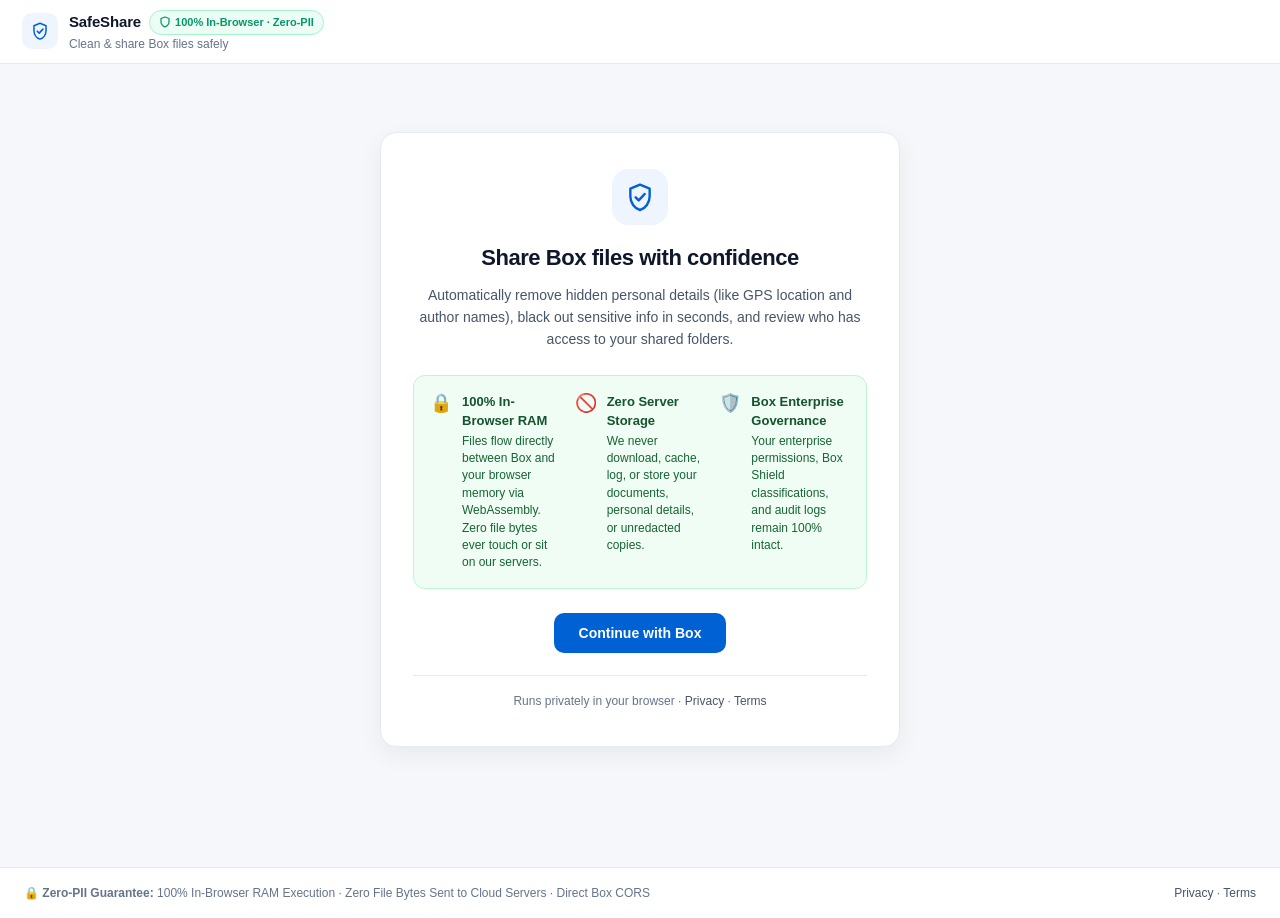
==== commit 5484b0ae: "feat(ui): add top-right user profile badge with first name and email" ====
--- a/static/index.html
+++ b/static/index.html
@@ -3,27 +3,25 @@
 <head>
   <meta charset="UTF-8" />
   <meta name="viewport" content="width=device-width, initial-scale=1.0" />
-  <title>BoxDiff for Box</title>
-  <link rel="stylesheet" href="/static/css/styles.css?v=2" />
-  <script defer src="/static/vendor/pdf-lib.min.js?v=2"></script>
-  <script defer src="/static/vendor/pdf.min.js?v=2"></script>
-  <script defer src="/static/vendor/jszip.min.js?v=2"></script>
-  <script type="module" src="/static/js/app.js?v=2"></script>
+  <title>SafeShare for Box</title>
+  <link rel="stylesheet" href="/static/css/styles.css?v=6" />
+  <script defer src="/static/vendor/pdf-lib.min.js?v=6"></script>
+  <script defer src="/static/vendor/pdf.min.js?v=6"></script>
+  <script defer src="/static/vendor/exifr.full.umd.js?v=6"></script>
+  <script defer src="/static/vendor/jszip.min.js?v=6"></script>
 </head>
 <body>
   <header class="topbar">
     <div class="brand-row">
       <div class="brand-icon" aria-hidden="true">
-        <svg width="22" height="22" viewBox="0 0 24 24" fill="none" stroke="currentColor" stroke-width="2" stroke-linecap="round" stroke-linejoin="round">
-          <path d="M14 2H6a2 2 0 0 0-2 2v16a2 2 0 0 0 2 2h12a2 2 0 0 0 2-2V8z"></path>
-          <polyline points="14 2 14 8 20 8"></polyline>
-          <line x1="12" y1="12" x2="12" y2="18"></line>
-          <line x1="9" y1="15" x2="15" y2="15"></line>
+        <svg width="20" height="20" viewBox="0 0 24 24" fill="none">
+          <path d="M12 2.75L4.75 5.75V11.5C4.75 16.25 7.84 20.58 12 21.75C16.16 20.58 19.25 16.25 19.25 11.5V5.75L12 2.75Z" stroke="currentColor" stroke-width="1.8" stroke-linejoin="round"/>
+          <path d="M8.75 12.25L11 14.5L15.5 9.75" stroke="currentColor" stroke-width="1.9" stroke-linecap="round" stroke-linejoin="round"/>
         </svg>
       </div>
       <div class="brand-text">
         <div class="brand-title-line">
-          <span class="brand-name">BoxDiff</span>
+          <span class="brand-name">SafeShare</span>
           <span class="privacy-pill" title="100% In-Browser: Files are streamed directly between Box and your browser's RAM via Box CORS. Zero file bytes are ever stored, cached, or analyzed on external servers.">
             <svg width="12" height="12" viewBox="0 0 24 24" fill="none" stroke="currentColor" stroke-width="2.5" stroke-linecap="round" stroke-linejoin="round" aria-hidden="true">
               <path d="M12 22s8-4 8-10V5l-8-3-8 3v7c0 6 8 10 8 10z"/>
@@ -31,17 +29,19 @@
             100% In-Browser &middot; Zero-PII
           </span>
         </div>
-        <div class="brand-sub" id="active-context-label">Version history &amp; sibling file redlines for Box</div>
+        <div class="brand-sub" id="active-context-label">Clean &amp; share Box files safely</div>
       </div>
     </div>
 
-    <nav id="workspaceTabs" class="nav-tabs hidden" aria-label="Workspace Views">
-      <button id="tabCompare" type="button" class="tab-btn active">Compare &amp; Redline</button>
-      <button id="tabBrowse" type="button" class="tab-btn">Browse Box Folder</button>
+    <nav class="nav-tabs hidden" id="main-tabs" aria-label="Workspace navigation">
+      <button class="tab-btn active" id="btn-tab-scrub" type="button">Clean a File</button>
+      <button class="tab-btn" id="btn-tab-radar" type="button">Folder Sharing</button>
+      <button class="tab-btn" id="btn-tab-picker" type="button">Browse Box</button>
     </nav>
 
     <div class="header-actions">
-      <span id="quotaBadge" class="quota-pill hidden">Free: 5/5 diffs left</span>
+      <button class="btn-link hidden" id="btn-switch-item" type="button">Switch file</button>
+      <span class="quota-pill hidden" id="quota-badge">Free Plan</span>
       <div id="userBadge" class="user-profile-badge hidden" title="Box Connected">
         <svg class="user-avatar-icon" width="13" height="13" viewBox="0 0 24 24" fill="none" stroke="currentColor" stroke-width="2.2" stroke-linecap="round" stroke-linejoin="round" aria-hidden="true">
           <path d="M20 21v-2a4 4 0 0 0-4-4H8a4 4 0 0 0-4 4v2"></path>
@@ -51,45 +51,30 @@
         <span class="user-email-sep">&middot;</span>
         <span class="user-email" id="userEmail"></span>
       </div>
-      <a id="btnReturnBox" href="#" class="btn btn-secondary btn-sm hidden">Return to Box</a>
+      <button class="btn btn-secondary hidden" id="btn-done-window" type="button">Done</button>
     </div>
   </header>
 
   <main class="container">
-    <div id="statusBanner" class="status-banner hidden" role="status">
-      <span id="statusBannerText"></span>
-      <button id="statusBannerClose" type="button" class="banner-close" aria-label="Dismiss">&times;</button>
+    <div id="toast-banner" class="toast hidden" role="status">
+      <span id="toast-text"></span>
+      <button class="toast-dismiss" id="btn-toast-close" type="button" aria-label="Dismiss">&times;</button>
     </div>
 
-    <!-- Standalone OAuth Connect Screen -->
-    <section id="connectScreen" class="welcome-card">
+    <!-- ================================================================= -->
+    <!-- SCREEN 0: WELCOME / STANDALONE SIGN-IN                            -->
+    <!-- ================================================================= -->
+    <section id="screen-connect" class="welcome-card">
       <div class="welcome-icon" aria-hidden="true">
-        <svg width="28" height="28" viewBox="0 0 24 24" fill="none" stroke="currentColor" stroke-width="2" stroke-linecap="round" stroke-linejoin="round">
-          <rect x="3" y="3" width="18" height="18" rx="2" ry="2"></rect>
-          <line x1="12" y1="3" x2="12" y2="21"></line>
-          <path d="M8 8h1M8 12h1M15 12h1M15 16h1"></path>
+        <svg width="32" height="32" viewBox="0 0 24 24" fill="none">
+          <path d="M12 2.75L4.75 5.75V11.5C4.75 16.25 7.84 20.58 12 21.75C16.16 20.58 19.25 16.25 19.25 11.5V5.75L12 2.75Z" stroke="currentColor" stroke-width="1.8" stroke-linejoin="round"/>
+          <path d="M8.75 12.25L11 14.5L15.5 9.75" stroke="currentColor" stroke-width="1.9" stroke-linecap="round" stroke-linejoin="round"/>
         </svg>
       </div>
-      <span class="hero-badge">100% In-Browser &middot; Zero-PII Architecture</span>
-      <h1>Compare Box files with confidence</h1>
-      <p class="welcome-lead">
-        Compare <strong>Box Version History (<code>v1..vN</code>)</strong> or <strong>any two sibling files</strong> across
-        PDF, Word (<code>.docx</code>), Excel (<code>.xlsx</code> / <code>.csv</code>), text, and images—100% inside your browser RAM with zero file bytes sent to external servers.
+      <h1 id="connect-heading">Share Box files with confidence</h1>
+      <p class="welcome-lead" id="connect-subtext">
+        Automatically remove hidden personal details (like GPS location and author names), black out sensitive info in seconds, and review who has access to your shared folders.
       </p>
-      <div class="feature-grid">
-        <div class="feature-tile">
-          <h3>Contract &amp; Text Redline</h3>
-          <p>Word-level additions &amp; deletions plus automatic callouts for \$ Amounts, % Rates, Dates, and Legal Clauses—even across <code>.docx</code> vs <code>.pdf</code>.</p>
-        </div>
-        <div class="feature-tile">
-          <h3>Visual Curtain &amp; Pixel Diff</h3>
-          <p>Interactive split-screen curtain slider and crimson pixel-delta overlay for scanned PDFs, signatures, and engineering drawings.</p>
-        </div>
-        <div class="feature-tile">
-          <h3>Excel Formula &amp; Cell Audit</h3>
-          <p>Multi-sheet OpenXML <code>.xlsx</code> and <code>.csv</code> inspection that catches altered <code>=SUM()</code> formulas and hardcoded overrides.</p>
-        </div>
-      </div>
       <div class="trust-guarantee-card">
         <div class="trust-item">
           <span class="trust-icon" aria-hidden="true">🔒</span>
@@ -102,7 +87,7 @@
           <span class="trust-icon" aria-hidden="true">🚫</span>
           <div>
             <strong>Zero Server Storage</strong>
-            <p>We never download, cache, log, or store your documents, filenames, version history, or text deltas.</p>
+            <p>We never download, cache, log, or store your documents, personal details, or unredacted copies.</p>
           </div>
         </div>
         <div class="trust-item">
@@ -114,245 +99,270 @@
         </div>
       </div>
       <div class="welcome-actions">
-        <button id="btnConnectBox" type="button" class="btn btn-primary btn-lg">Continue with Box</button>
+        <button class="btn btn-primary btn-lg" id="btn-oauth-connect" type="button">Continue with Box</button>
       </div>
       <div class="welcome-footer">
-        Runs privately in your browser &middot;
-        <a href="/privacy" target="_blank" rel="noopener">Privacy Policy</a> &middot;
-        <a href="/terms" target="_blank" rel="noopener">Terms of Service</a>
+        Runs privately in your browser &middot; <a href="/privacy" target="_blank" rel="noopener">Privacy</a> &middot; <a href="/terms" target="_blank" rel="noopener">Terms</a>
       </div>
     </section>
 
-    <!-- Main Comparison Workspace -->
-    <section id="compareWorkspace" class="workspace-section hidden">
+    <!-- ================================================================= -->
+    <!-- SCREEN 1: CLEAN & REDACT FILE                                     -->
+    <!-- ================================================================= -->
+    <section id="screen-scrub" class="hidden">
+      <div id="scrub-empty-prompt" class="welcome-card hidden">
+        <h2>Choose a file from Box</h2>
+        <p class="welcome-lead">Pick a PDF, image, or Word document to clean hidden details or black out sensitive text.</p>
+        <button class="btn btn-primary" id="btn-open-picker-from-scrub" type="button">Browse Box Files</button>
+      </div>
+
       <div class="privacy-notice-strip">
         <span class="shield-dot" aria-hidden="true"></span>
-        <span><strong>Zero-PII Active:</strong> Files are read and compared entirely within your browser RAM over direct Box HTTPS. Zero file bytes leave your machine or touch external servers.</span>
-      </div>
-
-      <div class="source-selector-card">
-        <div class="selector-col selector-left">
-          <label for="leftSelect" class="selector-label">
-            <span class="dot dot-left"></span> Baseline (Left &mdash; Prior Version or Reference File)
-          </label>
-          <select id="leftSelect" class="source-select"></select>
-          <div id="leftMetaInfo" class="selector-meta">Select baseline version or file</div>
-        </div>
-
-        <div class="selector-swap">
-          <button id="btnSwapSides" type="button" class="btn-icon" title="Swap Baseline and Target">
-            &#8646;
-          </button>
-        </div>
-
-        <div class="selector-col selector-right">
-          <label for="rightSelect" class="selector-label">
-            <span class="dot dot-right"></span> Target (Right &mdash; Current Version or Revised File)
-          </label>
-          <select id="rightSelect" class="source-select"></select>
-          <div id="rightMetaInfo" class="selector-meta">Select target version or file</div>
-        </div>
-
-        <div class="selector-actions">
-          <button id="btnRunDiff" type="button" class="btn btn-primary">Run Comparison</button>
-          <div class="export-row">
-            <button id="btnExportBoxPdf" type="button" class="btn btn-secondary btn-sm" disabled>
-              Save Report to Box
-            </button>
-            <button id="btnDownloadLocalPdf" type="button" class="btn btn-ghost btn-sm" disabled>
-              Download PDF
-            </button>
-          </div>
-        </div>
-      </div>
-
-      <div id="exportSuccessStrip" class="export-strip hidden">
-        <span id="exportSuccessText">Saved Redline_Report.pdf to Box!</span>
-        <button id="btnCopyReportLink" type="button" class="btn btn-ghost btn-sm">
-          Create &amp; Copy Shared Link
-        </button>
-      </div>
-
-      <div id="identicalNotice" class="identical-banner hidden">
-        <strong>Cryptographic Match (Identical SHA-1):</strong> Baseline and Target contain identical raw bytes.
-      </div>
-
-      <div id="emptyPromptCard" class="empty-prompt-card hidden">
-        <h3 id="emptyPromptTitle">Ready to Compare</h3>
-        <p id="emptyPromptBody">
-          Choose your <strong>Baseline (Left)</strong> and <strong>Target (Right)</strong> versions or sibling files above, then click <strong>Run Comparison</strong>.
-        </p>
-      </div>
-
-      <!-- Diff Mode Switcher + KPI Strip -->
-      <div id="diffToolbar" class="diff-toolbar hidden">
-        <div class="mode-pills" role="tablist">
-          <button id="modeBtnText" type="button" class="mode-pill active">Text &amp; Clause Redline</button>
-          <button id="modeBtnVisual" type="button" class="mode-pill">Visual Curtain &amp; Pixel Diff</button>
-          <button id="modeBtnSheet" type="button" class="mode-pill">Spreadsheet &amp; Formula Audit</button>
-        </div>
-        <div id="kpiSummaryStrip" class="kpi-strip"></div>
-      </div>
-
-      <!-- PANE 1: Text & Clause Redline -->
-      <div id="paneTextDiff" class="diff-pane hidden">
-        <div id="scannedPdfHint" class="hint-banner hidden">
-          No selectable text layer was found on one or more PDF pages. Switch to <strong>Visual Curtain &amp; Pixel Diff</strong> above to inspect scanned signatures, stamps, or image changes.
-        </div>
-
-        <div id="smartHighlightsBox" class="highlights-card hidden">
-          <div class="highlights-header">
-            <strong>Smart Financial, Rate, Date &amp; Legal Clause Highlights</strong>
-            <span id="highlightsCountBadge" class="pill-warn">0 key shifts</span>
-          </div>
-          <div id="smartHighlightsList" class="highlights-grid"></div>
-        </div>
-
-        <div class="subtoolbar">
-          <div class="btn-group">
-            <button id="btnTextUnified" type="button" class="sub-btn active">Unified Redline</button>
-            <button id="btnTextSplit" type="button" class="sub-btn">Side-by-Side</button>
-          </div>
-          <label class="checkbox-inline">
-            <input type="checkbox" id="chkChangesOnly" checked />
-            <span>Show changed sections only (&plusmn;3 context lines)</span>
-          </label>
-        </div>
-
-        <div id="textDiffContainer" class="redline-viewport"></div>
-      </div>
-
-      <!-- PANE 2: Visual Curtain & Pixel Diff -->
-      <div id="paneVisualDiff" class="diff-pane hidden">
-        <div class="subtoolbar visual-subtoolbar">
-          <div class="btn-group">
-            <button id="visModeCurtain" type="button" class="sub-btn active">Split Curtain Slider</button>
-            <button id="visModePixel" type="button" class="sub-btn">Crimson Pixel Delta</button>
-            <button id="visModeSide" type="button" class="sub-btn">Side-by-Side</button>
-          </div>
-
-          <div class="page-nav-group">
-            <button id="btnPrevPage" type="button" class="btn btn-ghost btn-sm">&larr; Prev</button>
-            <span id="pageIndicator" class="page-indicator">Page 1 / 1</span>
-            <button id="btnNextPage" type="button" class="btn btn-ghost btn-sm">Next &rarr;</button>
-          </div>
-
-          <div class="sensitivity-group">
-            <label for="pixelThresholdRange">Threshold:</label>
-            <input id="pixelThresholdRange" type="range" min="8" max="64" value="24" />
-            <span id="pixelThresholdLabel" class="mono-sm">24</span>
-          </div>
-
-          <span id="visualPageDeltaBadge" class="pill-delta">0.00% pixels changed</span>
-        </div>
-
-        <div id="pageDeltaStrip" class="page-delta-strip hidden"></div>
-
-        <div id="visualStage" class="visual-stage">
-          <!-- Mode 1: Interactive Split Curtain -->
-          <div id="curtainStage" class="curtain-wrapper">
-            <div class="curtain-slider-bar">
-              <span class="tag-left">Baseline (Left)</span>
-              <input id="curtainSlider" type="range" min="0" max="100" value="50" aria-label="Curtain split position" />
-              <span class="tag-right">Target (Right)</span>
-            </div>
-            <div id="curtainViewport" class="curtain-viewport">
-              <canvas id="curtainRightCanvas" class="vis-canvas"></canvas>
-              <div id="curtainLeftClip" class="curtain-left-clip">
-                <canvas id="curtainLeftCanvas" class="vis-canvas"></canvas>
-              </div>
-              <div id="curtainDivider" class="curtain-divider">
-                <div class="curtain-knob">&harr;</div>
-              </div>
-            </div>
-          </div>
-
-          <!-- Mode 2: Crimson Pixel Overlay -->
-          <div id="pixelStage" class="pixel-wrapper hidden">
-            <canvas id="pixelDiffCanvas" class="vis-canvas"></canvas>
-          </div>
-
-          <!-- Mode 3: Side-by-Side -->
-          <div id="sideStage" class="side-wrapper hidden">
-            <div class="side-card">
-              <div class="side-caption tag-left">Baseline (Left)</div>
-              <canvas id="sideLeftCanvas" class="vis-canvas"></canvas>
-            </div>
-            <div class="side-card">
-              <div class="side-caption tag-right">Target (Right)</div>
-              <canvas id="sideRightCanvas" class="vis-canvas"></canvas>
-            </div>
-          </div>
-        </div>
-      </div>
-
-      <!-- PANE 3: Spreadsheet Multi-Sheet Cell & Formula Audit -->
-      <div id="paneSheetDiff" class="diff-pane hidden">
-        <div id="formulaOverrideAlert" class="override-alert hidden"></div>
-
-        <div id="sheetTabsBar" class="sheet-tabs-bar"></div>
-
-        <div class="subtoolbar">
-          <div class="btn-group">
-            <button id="sheetFilterAll" type="button" class="sub-btn active">All Changes</button>
-            <button id="sheetFilterFormulas" type="button" class="sub-btn">Formula Edits</button>
-            <button id="sheetFilterOverrides" type="button" class="sub-btn">Hardcoded Overrides</button>
-            <button id="sheetFilterValues" type="button" class="sub-btn">Value Changes</button>
-          </div>
-          <input
-            id="sheetSearchInput"
-            type="search"
-            class="search-input"
-            placeholder="Filter cell (e.g. B14, SUM, Revenue)..."
-          />
-        </div>
-
-        <div class="table-scroll">
-          <table class="sheet-diff-table">
-            <thead>
-              <tr>
-                <th>Cell</th>
-                <th>Change Type</th>
-                <th>Baseline (Left)</th>
-                <th>Target (Right)</th>
-                <th>Numeric &Delta;</th>
-              </tr>
-            </thead>
-            <tbody id="sheetDiffTableBody"></tbody>
-          </table>
-        </div>
+        <span><strong>Zero-PII Active:</strong> All metadata scrubbing and PII/PHI redaction execute entirely inside your browser RAM. Zero file bytes leave your device.</span>
+      </div>
+
+      <div id="scrub-workspace" class="scrub-layout hidden">
+        <!-- Main Document Preview Stage -->
+        <div class="preview-card">
+          <div class="preview-header">
+            <div class="file-title-group">
+              <span class="file-name" id="scrub-file-label">Document</span>
+              <span class="draw-tip" id="draw-helper-tip">Click highlighted items or drag anywhere to black out</span>
+            </div>
+
+            <div class="preview-controls">
+              <div class="draw-actions hidden" id="manual-box-controls">
+                <button class="btn btn-ghost btn-sm" id="btn-undo-box" type="button">Undo</button>
+                <button class="btn btn-ghost btn-sm" id="btn-clear-boxes" type="button">Clear drawn</button>
+              </div>
+              <div class="page-stepper hidden" id="page-stepper">
+                <button class="stepper-btn" id="btn-prev-page" type="button" aria-label="Previous page">&lsaquo;</button>
+                <span id="page-indicator" class="stepper-label">1 / 1</span>
+                <button class="stepper-btn" id="btn-next-page" type="button" aria-label="Next page">&rsaquo;</button>
+              </div>
+            </div>
+          </div>
+
+          <div class="canvas-stage" id="canvas-stage">
+            <div class="canvas-wrapper" id="canvas-wrapper">
+              <canvas id="redactor-canvas"></canvas>
+            </div>
+
+            <!-- Friendly Word (.docx) Card instead of raw blank canvas -->
+            <div id="docx-friendly-card" class="docx-card hidden">
+              <div class="docx-icon" aria-hidden="true">DOCX</div>
+              <h3>Ready to clean &amp; redact Word document</h3>
+              <p>
+                SafeShare automatically removes hidden author names, company properties, and reviewer comments—and replaces any PII or PHI items you select on the right with permanent solid blocks (<code>&#9608;&#9608;&#9608;&#9608;</code>) while keeping your Word formatting intact.
+              </p>
+            </div>
+          </div>
+        </div>
+
+        <!-- Calm, Guided Right Sidebar -->
+        <aside class="inspector-column">
+          <!-- Step 1: File Header Properties -->
+          <div class="side-card">
+            <div class="step-row">
+              <span class="check-circle is-neutral" id="xray-badge-icon" aria-hidden="true">&bull;</span>
+              <div>
+                <div class="side-title" id="xray-title">File properties</div>
+                <div class="side-sub" id="xray-summary">Checking file header...</div>
+              </div>
+            </div>
+            <details class="quiet-details hidden" id="xray-details-wrap">
+              <summary id="xray-details-summary">Show hidden properties</summary>
+              <ul class="detail-list" id="xray-list"></ul>
+            </details>
+          </div>
+
+          <!-- Step 2: Pre-Identified Sensitive PII & PHI -->
+          <div class="side-card" id="pii-section-card">
+            <div class="side-header-between">
+              <span class="side-title">Detected PII &amp; PHI</span>
+              <span class="soft-pill" id="pii-count-badge">None found</span>
+            </div>
+
+            <div class="ocr-status-row hidden" id="ocr-progress-row">
+              <span class="ocr-pulse-dot" aria-hidden="true"></span>
+              <span id="ocr-progress-text">Scanning image text for PII &amp; PHI...</span>
+            </div>
+
+            <div class="pii-bulk-bar hidden" id="pii-bulk-bar">
+              <button class="btn btn-primary btn-sm pii-bulk-main" id="btn-blackout-all" type="button">
+                Black Out All
+              </button>
+              <button class="btn btn-ghost btn-sm" id="btn-unselect-all" type="button">
+                Reset
+              </button>
+            </div>
+
+            <div class="pii-cat-pills hidden" id="pii-category-pills">
+              <button class="cat-pill active" data-cat="all" type="button">All</button>
+              <button class="cat-pill" data-cat="phi" type="button">PHI / Medical</button>
+              <button class="cat-pill" data-cat="pii" type="button">Personal</button>
+              <button class="cat-pill" data-cat="financial" type="button">Financial</button>
+            </div>
+
+            <div class="pii-list" id="pii-checklist"></div>
+          </div>
+
+          <!-- Step 3: Save to Box -->
+          <div class="side-card save-card">
+            <div class="save-mode-toggle" role="radiogroup" aria-label="How to save to Box">
+              <button class="save-mode-btn active" id="btn-mode-new-copy" data-mode="new_copy" type="button">
+                Save as new copy
+              </button>
+              <button class="save-mode-btn" id="btn-mode-overwrite" data-mode="overwrite" type="button">
+                Replace original
+              </button>
+            </div>
+
+            <div id="filename-field-wrap">
+              <label class="field-label" for="inp-output-stem">New file name</label>
+              <div class="filename-group">
+                <input type="text" id="inp-output-stem" class="filename-input" placeholder="Document_Clean" />
+                <span id="lbl-output-ext" class="filename-ext">.pdf</span>
+              </div>
+
+              <button class="name-suggestion hidden" id="btn-anonymize-name" type="button">
+                File name has personal info &mdash; click for generic name
+              </button>
+            </div>
+
+            <div class="cta-stack">
+              <button class="btn btn-primary btn-block" id="btn-save-only" type="button">
+                Save New Copy to Box
+              </button>
+              <button class="btn btn-secondary btn-block" id="btn-save-and-link" type="button">
+                Save Copy &amp; Copy Link
+              </button>
+            </div>
+
+            <p class="reassure-note" id="save-mode-note">
+              Saves a new clean file. Original stays untouched.
+            </p>
+
+            <!-- Inline Error / Quota Feedback right next to the Save button -->
+            <div id="save-error-box" class="error-box hidden" role="alert"></div>
+
+            <details class="quiet-details" id="advanced-pdf-options">
+              <summary>More options</summary>
+              <label class="option-row">
+                <input type="checkbox" id="chk-flatten-all" />
+                <span>Convert every page to a flat image</span>
+              </label>
+            </details>
+
+            <!-- Celebratory Inline Confirmation after Save -->
+            <div id="save-success-box" class="success-box hidden">
+              <div class="success-title" id="save-success-title">Saved to Box!</div>
+              <p class="success-sub hidden" id="save-success-sub"></p>
+              <div class="success-actions">
+                <button class="btn btn-secondary btn-sm" id="btn-open-saved-file" type="button">View Saved File</button>
+                <button class="btn btn-secondary btn-sm hidden" id="btn-copy-saved-link" type="button">Copy Link</button>
+                <button class="btn btn-primary btn-sm" id="btn-done-after-save" type="button">Done</button>
+              </div>
+            </div>
+          </div>
+        </aside>
       </div>
     </section>
 
-    <!-- Box Folder Browser Workspace -->
-    <section id="browseWorkspace" class="workspace-section hidden">
-      <div class="browser-header-card">
+    <!-- ================================================================= -->
+    <!-- SCREEN 2: FOLDER SHARING SUMMARY (SHARERADAR)                     -->
+    <!-- ================================================================= -->
+    <section id="screen-radar" class="hidden">
+      <div class="privacy-notice-strip">
+        <span class="shield-dot" aria-hidden="true"></span>
+        <span><strong>Zero-PII Active:</strong> ShareRadar reads folder link metadata only. Zero file contents are ever downloaded or inspected.</span>
+      </div>
+
+      <div class="section-topbar">
         <div>
-          <h2 id="folderTitle" class="folder-title">All Files</h2>
-          <p class="muted-sm">
-            Pick any file's <strong>Version History</strong>, or assign <strong>Set Baseline (Left)</strong> and <strong>Set Target (Right)</strong> across two files.
-          </p>
-        </div>
-        <div class="browser-nav-btns">
-          <button id="btnUpFolder" type="button" class="btn btn-ghost btn-sm">&uarr; Parent Folder</button>
-          <button id="btnRootFolder" type="button" class="btn btn-ghost btn-sm">Root (All Files)</button>
-        </div>
-      </div>
-
-      <div class="table-scroll">
-        <table class="folder-table">
+          <h2 class="section-heading" id="radar-folder-heading">Folder Sharing Summary</h2>
+          <p class="section-sub" id="kpi-scan-progress">Checking shared links and outside guests...</p>
+        </div>
+        <div class="section-actions">
+          <button class="btn btn-ghost" id="btn-rescan-radar" type="button">Refresh</button>
+          <button class="btn btn-secondary" id="btn-save-radar-csv" type="button">Save CSV Report to Box</button>
+        </div>
+      </div>
+
+      <div class="kpi-grid">
+        <div class="kpi-card">
+          <div class="kpi-label">Public Links</div>
+          <div class="kpi-value" id="kpi-open-links">0</div>
+          <div class="kpi-sub" id="kpi-open-sub">Anyone with the link can open</div>
+        </div>
+        <div class="kpi-card">
+          <div class="kpi-label">Total Views</div>
+          <div class="kpi-value" id="kpi-total-opens">0</div>
+          <div class="kpi-sub" id="kpi-delta-opens">Times shared links were opened</div>
+        </div>
+        <div class="kpi-card">
+          <div class="kpi-label">Total Downloads</div>
+          <div class="kpi-value" id="kpi-total-downloads">0</div>
+          <div class="kpi-sub" id="kpi-delta-downloads">Times shared files were downloaded</div>
+        </div>
+        <div class="kpi-card">
+          <div class="kpi-label">Outside Guests</div>
+          <div class="kpi-value" id="kpi-external-guests">0</div>
+          <div class="kpi-sub">Collaborators outside your domain</div>
+        </div>
+      </div>
+
+      <div class="radar-toolbar">
+        <div class="filter-pills" role="tablist">
+          <button class="filter-pill active" data-filter="all" type="button">All shared items</button>
+          <button class="filter-pill" data-filter="open_links" type="button">Public links</button>
+          <button class="filter-pill" data-filter="high_traffic" type="button">Viewed or downloaded</button>
+          <button class="filter-pill" data-filter="guests" type="button">Outside guests</button>
+        </div>
+
+        <div class="bulk-actions">
+          <button class="btn btn-secondary btn-sm" id="btn-bulk-expire30" type="button">Set 30-Day Expiry</button>
+          <button class="btn btn-secondary btn-sm" id="btn-bulk-viewonly" type="button">Disable Downloads</button>
+          <button class="btn btn-danger-soft btn-sm" id="btn-bulk-revoke" type="button">Turn Off Selected</button>
+        </div>
+      </div>
+
+      <div class="table-card">
+        <table class="clean-table">
           <thead>
             <tr>
-              <th>Name</th>
-              <th>Type</th>
-              <th>Size</th>
-              <th>Modified</th>
-              <th>Compare Actions</th>
+              <th style="width: 38px;"><input type="checkbox" id="chk-radar-all" aria-label="Select all" /></th>
+              <th>File or Folder</th>
+              <th>Who Has Access</th>
+              <th>Views &amp; Downloads</th>
+              <th>Expiration</th>
+              <th>Status</th>
             </tr>
           </thead>
-          <tbody id="folderTableBody"></tbody>
+          <tbody id="radar-tbody">
+            <tr>
+              <td colspan="6" class="empty-cell">Scanning folder sharing settings...</td>
+            </tr>
+          </tbody>
         </table>
       </div>
+    </section>
+
+    <!-- ================================================================= -->
+    <!-- SCREEN 3: SIMPLE BOX FILE & FOLDER PICKER                         -->
+    <!-- ================================================================= -->
+    <section id="screen-picker" class="picker-card hidden">
+      <div class="picker-header">
+        <div>
+          <h2 class="section-heading" id="picker-folder-title">All Files</h2>
+          <p class="section-sub">Choose a file to clean &amp; redact, or check sharing on any folder.</p>
+        </div>
+        <div class="section-actions">
+          <button class="btn btn-ghost" id="btn-picker-up" type="button">&larr; Back</button>
+          <button class="btn btn-secondary" id="btn-audit-current-folder" type="button">Check Sharing on This Folder</button>
+        </div>
+      </div>
+      <div class="picker-list" id="picker-list"></div>
     </section>
   </main>
 
@@ -363,5 +373,7 @@
       <a href="/terms" target="_blank" rel="noopener">Terms</a>
     </span>
   </footer>
+
+  <script type="module" src="/static/js/app.js?v=6"></script>
 </body>
 </html>
--- a/static/css/styles.css
+++ b/static/css/styles.css
@@ -24,17 +24,6 @@
   --radius-lg: 16px;
   --shadow-sm: 0 1px 3px rgba(15, 23, 42, 0.04), 0 1px 2px rgba(15, 23, 42, 0.02);
   --shadow-md: 0 8px 24px rgba(15, 23, 42, 0.06);
-  --shadow-lg: 0 12px 32px rgba(15, 23, 42, 0.08);
-  --font-sans: -apple-system, BlinkMacSystemFont, "Inter", "Segoe UI", Roboto, sans-serif;
-  --font-mono: "JetBrains Mono", ui-monospace, SFMono-Regular, Menlo, Consolas, monospace;
-
-  /* Redline Tokens in Daylight */
-  --del-bg: #fef2f2;
-  --del-tok: #fecaca;
-  --del-text: #991b1b;
-  --add-bg: #f0fdf4;
-  --add-tok: #bbf7d0;
-  --add-text: #166534;
 }
 
 * {
@@ -43,12 +32,9 @@
 
 body {
   margin: 0;
-  min-height: 100vh;
-  display: flex;
-  flex-direction: column;
+  font-family: -apple-system, BlinkMacSystemFont, "Inter", "Segoe UI", Roboto, sans-serif;
   background: var(--bg);
   color: var(--text);
-  font-family: var(--font-sans);
   font-size: 14px;
   line-height: 1.5;
   -webkit-font-smoothing: antialiased;
@@ -62,7 +48,7 @@
 .topbar {
   background: var(--surface);
   border-bottom: 1px solid var(--border);
-  padding: 10px 24px;
+  padding: 10px 22px;
   min-height: 58px;
   display: flex;
   flex-wrap: wrap;
@@ -74,26 +60,24 @@
   z-index: 30;
 }
 
-.brand-cluster,
 .brand-row {
   display: flex;
   align-items: center;
-  gap: 12px;
-}
-
-.brand-logo,
+  gap: 11px;
+}
+
 .brand-icon {
   width: 36px;
   height: 36px;
   border-radius: 10px;
   background: var(--primary-soft);
   color: var(--primary);
-  display: grid;
-  place-items: center;
+  display: flex;
+  align-items: center;
+  justify-content: center;
   flex-shrink: 0;
 }
 
-.brand-title-row,
 .brand-title-line {
   display: flex;
   align-items: center;
@@ -104,11 +88,9 @@
   font-weight: 700;
   font-size: 15px;
   letter-spacing: -0.01em;
-  color: var(--text);
-}
-
-.privacy-pill,
-.badge-safe {
+}
+
+.privacy-pill {
   font-size: 11px;
   font-weight: 600;
   color: var(--safe);
@@ -131,7 +113,7 @@
   border-radius: var(--radius-sm);
   color: #166534;
   font-size: 12px;
-  margin-bottom: 14px;
+  margin-bottom: 16px;
 }
 
 .shield-dot {
@@ -191,23 +173,20 @@
 .brand-sub {
   color: var(--muted);
   font-size: 12px;
-  max-width: 420px;
+  max-width: 380px;
   white-space: nowrap;
   overflow: hidden;
   text-overflow: ellipsis;
 }
 
-/* Nav Tabs */
 .nav-tabs {
   display: flex;
   gap: 4px;
   background: var(--bg);
   padding: 4px;
   border-radius: 10px;
-  border: 1px solid var(--border);
-}
-
-.nav-tab,
+}
+
 .tab-btn {
   border: none;
   background: transparent;
@@ -218,31 +197,41 @@
   border-radius: 7px;
   cursor: pointer;
   transition: all 0.15s ease;
-  font-family: var(--font-sans);
-}
-
-.nav-tab:hover,
+}
+
 .tab-btn:hover {
   color: var(--text);
 }
 
-.nav-tab.active,
 .tab-btn.active {
   background: var(--surface);
   color: var(--primary);
   box-shadow: var(--shadow-sm);
 }
 
-/* Header Right Actions */
-.topbar-right,
 .header-actions {
   display: flex;
   align-items: center;
   gap: 10px;
 }
 
-.quota-pill,
-.pill-quota {
+.btn-link {
+  background: none;
+  border: none;
+  color: var(--text-secondary);
+  font-size: 13px;
+  font-weight: 500;
+  cursor: pointer;
+  padding: 4px 8px;
+  border-radius: 6px;
+}
+
+.btn-link:hover {
+  color: var(--primary);
+  background: var(--primary-soft);
+}
+
+.quota-pill {
   font-size: 12px;
   font-weight: 500;
   color: var(--text-secondary);
@@ -252,7 +241,6 @@
   border-radius: 999px;
 }
 
-.pill-user,
 .user-profile-badge {
   display: inline-flex;
   align-items: center;
@@ -321,12 +309,10 @@
   border: 1px solid transparent;
   transition: all 0.15s ease;
   text-decoration: none;
-  font-family: var(--font-sans);
-  line-height: 1.4;
 }
 
 .btn:disabled {
-  opacity: 0.45;
+  opacity: 0.48;
   cursor: not-allowed;
 }
 
@@ -359,7 +345,6 @@
 .btn-ghost:hover:not(:disabled) {
   background: var(--surface);
   color: var(--text);
-  border-color: var(--border-strong);
 }
 
 .btn-danger-soft {
@@ -373,7 +358,7 @@
 }
 
 .btn-sm {
-  padding: 5px 11px;
+  padding: 6px 11px;
   font-size: 12px;
   border-radius: 7px;
 }
@@ -386,47 +371,22 @@
 
 .btn-block {
   width: 100%;
-}
-
-.btn-icon {
-  width: 36px;
-  height: 36px;
-  padding: 0;
-  display: grid;
-  place-items: center;
-  font-size: 16px;
-  border-radius: 50%;
-  border: 1px solid var(--border);
-  background: var(--surface);
-  color: var(--text-secondary);
-  cursor: pointer;
-  transition: all 0.15s ease;
-}
-
-.btn-icon:hover {
-  background: var(--primary-soft);
-  color: var(--primary);
-  border-color: #bfdbfe;
-}
-
-/* Shell / Container */
-.container,
-.app-shell {
+  padding: 10px 16px;
+}
+
+/* Container & Toast */
+.container {
   max-width: 1220px;
-  width: 100%;
   margin: 0 auto;
-  padding: 20px 24px 36px;
-  flex: 1;
-}
-
-/* Floating Status Banner / Toast */
-.status-banner,
+  padding: 20px 22px 36px;
+}
+
 .toast {
   position: fixed;
-  right: 24px;
-  bottom: 24px;
+  right: 22px;
+  bottom: 22px;
   z-index: 1000;
-  max-width: 440px;
+  max-width: 420px;
   padding: 12px 16px;
   border-radius: var(--radius-md);
   display: flex;
@@ -438,49 +398,26 @@
   background: var(--surface);
   border: 1px solid var(--border-strong);
   box-shadow: var(--shadow-md);
-  animation: slideIn 0.2s ease-out;
-}
-
-@keyframes slideIn {
-  from {
-    transform: translateY(12px);
-    opacity: 0;
-  }
-  to {
-    transform: translateY(0);
-    opacity: 1;
-  }
-}
-
-.status-banner.info,
+}
+
 .toast-info {
   background: var(--primary-soft);
   border-color: #bfdbfe;
   color: #1e40af;
 }
 
-.status-banner.success,
 .toast-success {
   background: var(--safe-soft);
   border-color: var(--safe-border);
   color: #065f46;
 }
 
-.status-banner.error,
 .toast-error {
   background: var(--danger-soft);
   border-color: var(--danger-border);
   color: #991b1b;
 }
 
-.status-banner.warn,
-.toast-warn {
-  background: var(--amber-soft);
-  border-color: var(--amber-border);
-  color: #92400e;
-}
-
-.banner-close,
 .toast-dismiss {
   background: none;
   border: none;
@@ -489,32 +426,18 @@
   color: currentColor;
   opacity: 0.7;
   cursor: pointer;
-  padding: 0 4px;
-}
-
-.banner-close:hover,
-.toast-dismiss:hover {
-  opacity: 1;
-}
-
-/* Welcome / Connect Screen */
-.welcome-card,
-.hero-card {
-  max-width: 720px;
-  margin: 40px auto;
+}
+
+/* Welcome / Connect Card */
+.welcome-card {
+  max-width: 520px;
+  margin: 48px auto;
   background: var(--surface);
   border: 1px solid var(--border);
   border-radius: var(--radius-lg);
-  padding: 38px 36px;
+  padding: 36px 32px;
   text-align: center;
   box-shadow: var(--shadow-md);
-}
-
-.welcome-icon,
-.hero-badge {
-  display: inline-flex;
-  align-items: center;
-  justify-content: center;
 }
 
 .welcome-icon {
@@ -524,925 +447,859 @@
   border-radius: 16px;
   background: var(--primary-soft);
   color: var(--primary);
-}
-
-.hero-badge {
-  font-size: 11px;
-  font-weight: 600;
-  color: var(--safe);
-  background: var(--safe-soft);
-  border: 1px solid var(--safe-border);
+  display: flex;
+  align-items: center;
+  justify-content: center;
+}
+
+.welcome-card h1,
+.welcome-card h2 {
+  margin: 0 0 10px;
+  font-size: 22px;
+  letter-spacing: -0.02em;
+}
+
+.welcome-lead {
+  margin: 0 auto 24px;
+  color: var(--text-secondary);
+  font-size: 14px;
+  line-height: 1.6;
+}
+
+.welcome-actions {
+  display: flex;
+  justify-content: center;
+}
+
+.welcome-footer {
+  margin-top: 22px;
+  padding-top: 16px;
+  border-top: 1px solid var(--border);
+  font-size: 12px;
+  color: var(--muted);
+}
+
+.welcome-footer a {
+  color: var(--text-secondary);
+  text-decoration: none;
+}
+
+.welcome-footer a:hover {
+  color: var(--primary);
+}
+
+/* File Clean & Redact Studio Layout */
+.scrub-layout {
+  display: grid;
+  grid-template-columns: 1fr 340px;
+  gap: 20px;
+  align-items: start;
+}
+
+@media (max-width: 920px) {
+  .scrub-layout {
+    grid-template-columns: 1fr;
+  }
+}
+
+.preview-card {
+  background: var(--surface);
+  border: 1px solid var(--border);
+  border-radius: var(--radius-lg);
+  box-shadow: var(--shadow-sm);
+  overflow: hidden;
+}
+
+.preview-header {
+  padding: 12px 18px;
+  border-bottom: 1px solid var(--border);
+  display: flex;
+  flex-wrap: wrap;
+  align-items: center;
+  justify-content: space-between;
+  gap: 10px;
+}
+
+.file-title-group {
+  display: flex;
+  flex-wrap: wrap;
+  align-items: center;
+  gap: 10px;
+}
+
+.file-name {
+  font-weight: 600;
+  font-size: 14px;
+}
+
+.draw-tip {
+  font-size: 12px;
+  color: var(--primary);
+  background: var(--primary-soft);
   padding: 3px 10px;
   border-radius: 999px;
-  margin-bottom: 14px;
-}
-
-.welcome-card h1,
-.hero-card h1 {
-  margin: 0 0 10px;
-  font-size: 24px;
+  font-weight: 500;
+}
+
+.preview-controls {
+  display: flex;
+  align-items: center;
+  gap: 10px;
+}
+
+.draw-actions {
+  display: flex;
+  gap: 6px;
+}
+
+.page-stepper {
+  display: inline-flex;
+  align-items: center;
+  background: var(--bg);
+  border: 1px solid var(--border);
+  border-radius: 8px;
+  padding: 2px;
+}
+
+.stepper-btn {
+  border: none;
+  background: transparent;
+  color: var(--text);
+  width: 28px;
+  height: 26px;
+  border-radius: 6px;
+  font-size: 16px;
+  cursor: pointer;
+}
+
+.stepper-btn:disabled {
+  opacity: 0.35;
+  cursor: default;
+}
+
+.stepper-btn:hover:not(:disabled) {
+  background: var(--surface);
+}
+
+.stepper-label {
+  font-size: 12px;
+  font-weight: 600;
+  padding: 0 8px;
+  color: var(--text-secondary);
+}
+
+.canvas-stage {
+  background: #eef2f7;
+  padding: 20px;
+  min-height: 440px;
+  max-height: 74vh;
+  overflow: auto;
+  display: flex;
+  justify-content: center;
+  align-items: flex-start;
+}
+
+.canvas-wrapper {
+  position: relative;
+  display: inline-block;
+  background: #ffffff;
+  border-radius: 4px;
+  box-shadow: 0 4px 20px rgba(15, 23, 42, 0.1);
+  cursor: crosshair;
+}
+
+.canvas-wrapper canvas {
+  display: block;
+  max-width: 100%;
+  height: auto;
+}
+
+.docx-card {
+  max-width: 420px;
+  margin: 48px auto;
+  background: var(--surface);
+  border: 1px solid var(--border);
+  border-radius: var(--radius-md);
+  padding: 28px 24px;
+  text-align: center;
+  box-shadow: var(--shadow-sm);
+}
+
+.docx-icon {
+  display: inline-flex;
+  align-items: center;
+  justify-content: center;
+  width: 52px;
+  height: 52px;
+  border-radius: 12px;
+  background: var(--primary-soft);
+  color: var(--primary);
   font-weight: 700;
-  letter-spacing: -0.02em;
+  font-size: 13px;
+  margin-bottom: 12px;
+}
+
+.docx-card h3 {
+  margin: 0 0 8px;
+  font-size: 16px;
+}
+
+.docx-card p {
+  margin: 0;
+  color: var(--text-secondary);
+  font-size: 13px;
+}
+
+/* Right Inspector Column */
+.inspector-column {
+  display: flex;
+  flex-direction: column;
+  gap: 14px;
+}
+
+.side-card {
+  background: var(--surface);
+  border: 1px solid var(--border);
+  border-radius: var(--radius-lg);
+  padding: 16px 18px;
+  box-shadow: var(--shadow-sm);
+}
+
+.step-row {
+  display: flex;
+  align-items: flex-start;
+  gap: 11px;
+}
+
+.check-circle {
+  width: 24px;
+  height: 24px;
+  border-radius: 999px;
+  background: var(--safe-soft);
+  color: var(--safe);
+  font-size: 13px;
+  font-weight: 700;
+  display: inline-flex;
+  align-items: center;
+  justify-content: center;
+  flex-shrink: 0;
+  margin-top: 1px;
+}
+
+.check-circle.is-amber {
+  background: var(--amber-soft);
+  color: var(--amber);
+  border: 1px solid var(--amber-border);
+}
+
+.check-circle.is-neutral {
+  background: var(--bg);
+  color: var(--muted);
+  border: 1px solid var(--border);
+}
+
+.side-title {
+  font-weight: 600;
+  font-size: 14px;
   color: var(--text);
 }
 
-.welcome-lead,
-.hero-lead {
-  margin: 0 auto 24px;
-  color: var(--text-secondary);
-  font-size: 14px;
-  line-height: 1.6;
-  max-width: 600px;
-}
-
-.feature-grid {
-  display: grid;
-  grid-template-columns: repeat(3, 1fr);
-  gap: 14px;
-  margin: 24px 0;
-  text-align: left;
-}
-
-@media (max-width: 768px) {
-  .feature-grid {
-    grid-template-columns: 1fr;
-  }
-}
-
-.feature-tile {
-  background: var(--surface-subtle);
-  border: 1px solid var(--border);
-  border-radius: var(--radius-md);
-  padding: 16px;
-}
-
-.feature-tile h3 {
-  margin: 0 0 6px;
-  font-size: 14px;
-  font-weight: 600;
+.side-sub {
+  font-size: 12.5px;
+  color: var(--text-secondary);
+  margin-top: 2px;
+}
+
+.side-header-between {
+  display: flex;
+  align-items: center;
+  justify-content: space-between;
+  gap: 8px;
+  margin-bottom: 10px;
+}
+
+.soft-pill {
+  font-size: 11.5px;
+  font-weight: 600;
+  color: var(--primary);
+  background: var(--primary-soft);
+  padding: 2px 9px;
+  border-radius: 999px;
+}
+
+.quiet-details {
+  margin-top: 10px;
+  padding-top: 10px;
+  border-top: 1px solid var(--border);
+  font-size: 12px;
+  color: var(--text-secondary);
+}
+
+.quiet-details summary {
+  cursor: pointer;
+  font-weight: 500;
+  color: var(--muted);
+  user-select: none;
+}
+
+.quiet-details summary:hover {
   color: var(--text);
 }
 
-.feature-tile p {
-  margin: 0;
-  font-size: 12px;
-  color: var(--text-secondary);
-  line-height: 1.5;
-}
-
-.welcome-actions,
-.hero-actions {
-  display: flex;
-  justify-content: center;
-  margin-top: 24px;
-}
-
-.welcome-footer,
-.legal-links {
-  margin-top: 24px;
-  padding-top: 16px;
-  border-top: 1px solid var(--border);
-  font-size: 12px;
-  color: var(--muted);
-}
-
-.welcome-footer a,
-.legal-links a {
-  color: var(--text-secondary);
-  text-decoration: none;
-}
-
-.welcome-footer a:hover,
-.legal-links a:hover {
-  color: var(--primary);
-}
-
-/* Comparison Workspace */
-.workspace-section {
-  display: flex;
-  flex-direction: column;
-  gap: 16px;
-}
-
-/* Source Selector Card */
-.source-selector-card {
-  display: grid;
-  grid-template-columns: 1fr auto 1fr auto;
-  align-items: center;
-  gap: 16px;
-  background: var(--surface);
-  border: 1px solid var(--border);
-  border-radius: var(--radius-lg);
-  padding: 22px 24px;
-  box-shadow: var(--shadow-sm);
-}
-
-@media (max-width: 960px) {
-  .source-selector-card {
-    grid-template-columns: 1fr;
-  }
-  .selector-swap {
-    display: flex;
-    justify-content: center;
-  }
-}
-
-.selector-col {
+.detail-list {
+  margin: 8px 0 0;
+  padding-left: 16px;
+}
+
+.detail-list li {
+  margin-bottom: 4px;
+}
+
+.pii-list {
   display: flex;
   flex-direction: column;
   gap: 6px;
-}
-
-.selector-label {
-  font-size: 12px;
-  font-weight: 600;
-  text-transform: uppercase;
-  letter-spacing: 0.03em;
-  color: var(--text-secondary);
-  display: flex;
-  align-items: center;
-  gap: 7px;
-}
-
-.dot {
+  max-height: 250px;
+  overflow-y: auto;
+}
+
+.ocr-status-row {
+  display: flex;
+  align-items: center;
+  gap: 8px;
+  padding: 8px 10px;
+  margin-bottom: 10px;
+  border-radius: 8px;
+  background: var(--primary-soft);
+  color: var(--primary);
+  font-size: 12px;
+  font-weight: 500;
+}
+
+.ocr-pulse-dot {
   width: 8px;
   height: 8px;
-  border-radius: 50%;
-  display: inline-block;
-}
-
-.dot-left {
-  background: #64748b;
-}
-
-.dot-right {
+  border-radius: 999px;
   background: var(--primary);
-}
-
-.source-select {
-  width: 100%;
-  padding: 10px 12px;
-  border-radius: 8px;
-  background: var(--surface);
-  color: var(--text);
+  flex-shrink: 0;
+  animation: ocrPulse 1.2s ease-in-out infinite;
+}
+
+@keyframes ocrPulse {
+  0%, 100% { opacity: 0.35; transform: scale(0.88); }
+  50% { opacity: 1; transform: scale(1.15); }
+}
+
+.pii-bulk-bar {
+  display: flex;
+  align-items: center;
+  gap: 6px;
+  margin-bottom: 9px;
+}
+
+.pii-bulk-main {
+  flex: 1;
+}
+
+.pii-cat-pills {
+  display: flex;
+  flex-wrap: wrap;
+  gap: 4px;
+  margin-bottom: 9px;
+}
+
+.cat-pill {
+  border: 1px solid var(--border);
+  background: var(--surface-subtle);
+  color: var(--text-secondary);
+  font-size: 11px;
+  font-weight: 600;
+  padding: 3px 9px;
+  border-radius: 999px;
+  cursor: pointer;
+}
+
+.cat-pill.active {
+  background: var(--primary-soft);
+  border-color: #bfdbfe;
+  color: var(--primary);
+}
+
+.pii-item {
+  display: flex;
+  align-items: center;
+  justify-content: space-between;
+  gap: 10px;
+  padding: 8px 10px;
+  border-radius: 9px;
+  border: 1px solid var(--border);
+  background: var(--surface-subtle);
+  cursor: pointer;
+  font-size: 12.5px;
+  transition: border-color 0.15s ease, background 0.15s ease;
+}
+
+.pii-item.is-covered {
+  background: var(--safe-soft);
+  border-color: var(--safe-border);
+}
+
+.pii-item:hover {
+  border-color: var(--primary);
+}
+
+.pii-title-row {
+  display: flex;
+  align-items: center;
+  gap: 6px;
+  font-weight: 600;
+}
+
+.pii-cat-tag {
+  font-size: 10px;
+  font-weight: 700;
+  letter-spacing: 0.02em;
+  padding: 1px 6px;
+  border-radius: 5px;
+  text-transform: uppercase;
+  flex-shrink: 0;
+}
+
+.pii-cat-phi {
+  background: #f3e8ff;
+  color: #6b21a8;
+}
+
+.pii-cat-pii {
+  background: var(--amber-soft);
+  color: var(--amber);
+}
+
+.pii-cat-financial {
+  background: var(--primary-soft);
+  color: var(--primary);
+}
+
+.pii-item-meta {
+  color: var(--muted);
+  font-size: 11.5px;
+}
+
+.pii-empty {
+  font-size: 12.5px;
+  color: var(--muted);
+  line-height: 1.5;
+}
+
+/* Save Card */
+.field-label {
+  display: block;
+  font-size: 12.5px;
+  font-weight: 600;
+  color: var(--text-secondary);
+  margin-bottom: 6px;
+}
+
+.filename-group {
+  display: flex;
+  align-items: center;
   border: 1px solid var(--border-strong);
-  font-size: 13px;
-  font-weight: 500;
-  font-family: var(--font-sans);
-  transition: all 0.15s ease;
-}
-
-.source-select:focus {
+  border-radius: 9px;
+  background: var(--surface);
+  overflow: hidden;
+}
+
+.filename-group:focus-within {
   border-color: var(--primary);
   box-shadow: 0 0 0 3px rgba(0, 97, 213, 0.12);
+}
+
+.filename-input {
+  flex: 1;
+  min-width: 0;
+  border: none;
   outline: none;
-}
-
-.selector-meta {
-  font-size: 12px;
+  padding: 9px 11px;
+  font-size: 13px;
+  color: var(--text);
+  background: transparent;
+}
+
+.filename-ext {
+  padding: 0 11px;
+  font-size: 12px;
+  font-weight: 600;
   color: var(--muted);
-  font-family: var(--font-mono);
-  overflow: hidden;
-  text-overflow: ellipsis;
-  white-space: nowrap;
-}
-
-.selector-swap {
-  display: flex;
-  align-items: center;
-  justify-content: center;
-  padding-top: 14px;
-}
-
-.selector-actions {
+  background: var(--bg);
+  align-self: stretch;
+  display: flex;
+  align-items: center;
+  border-left: 1px solid var(--border);
+}
+
+.name-suggestion {
+  margin-top: 8px;
+  width: 100%;
+  text-align: left;
+  background: var(--amber-soft);
+  border: 1px solid var(--amber-border);
+  color: var(--amber);
+  border-radius: 8px;
+  padding: 7px 10px;
+  font-size: 12px;
+  font-weight: 500;
+  cursor: pointer;
+}
+
+.cta-stack {
   display: flex;
   flex-direction: column;
   gap: 8px;
-  min-width: 190px;
-}
-
-.export-row {
-  display: flex;
-  gap: 6px;
-}
-
-/* Strips & Notices */
-.export-strip {
-  display: flex;
-  align-items: center;
-  justify-content: space-between;
-  padding: 12px 18px;
-  border-radius: var(--radius-md);
-  background: var(--safe-soft);
-  border: 1px solid var(--safe-border);
-  color: #065f46;
-  font-size: 13px;
-  font-weight: 500;
-}
-
-.identical-banner {
-  padding: 12px 18px;
-  border-radius: var(--radius-md);
-  background: var(--safe-soft);
-  border: 1px solid var(--safe-border);
-  color: #065f46;
-  font-size: 13px;
-  font-weight: 500;
-}
-
-.empty-prompt-card {
-  padding: 44px 24px;
+  margin-top: 14px;
+}
+
+.reassure-note {
+  margin: 10px 0 0;
+  font-size: 11.5px;
+  color: var(--muted);
   text-align: center;
-  border-radius: var(--radius-lg);
-  background: var(--surface);
-  border: 2px dashed var(--border);
-  color: var(--text-secondary);
-}
-
-.empty-prompt-card h3 {
-  margin: 0 0 8px;
-  color: var(--text);
-  font-size: 18px;
-  font-weight: 600;
-}
-
-.empty-prompt-card p {
-  margin: 0;
-  color: var(--text-secondary);
-  font-size: 14px;
-}
-
-/* Diff Toolbar & KPIs */
-.diff-toolbar {
-  display: flex;
-  flex-wrap: wrap;
-  align-items: center;
-  justify-content: space-between;
-  gap: 12px;
-  padding: 12px 18px;
-  border-radius: var(--radius-md);
-  background: var(--surface);
-  border: 1px solid var(--border);
-  box-shadow: var(--shadow-sm);
-}
-
-.mode-pills {
-  display: flex;
-  flex-wrap: wrap;
+}
+
+.option-row {
+  display: flex;
+  align-items: center;
+  gap: 8px;
+  margin-top: 8px;
+  cursor: pointer;
+  font-size: 12px;
+}
+
+.save-mode-toggle {
+  display: grid;
+  grid-template-columns: 1fr 1fr;
   gap: 4px;
+  padding: 3px;
+  margin-bottom: 12px;
   background: var(--bg);
-  padding: 4px;
-  border-radius: 10px;
-  border: 1px solid var(--border);
-}
-
-.mode-pill {
-  padding: 6px 14px;
-  border-radius: 7px;
+  border: 1px solid var(--border);
+  border-radius: 9px;
+}
+
+.save-mode-btn {
   border: none;
   background: transparent;
   color: var(--text-secondary);
-  font-size: 13px;
-  font-weight: 600;
+  font-size: 11.5px;
+  font-weight: 600;
+  padding: 6px 8px;
+  border-radius: 6px;
   cursor: pointer;
-  transition: all 0.15s ease;
-  font-family: var(--font-sans);
-}
-
-.mode-pill:hover {
-  color: var(--text);
-}
-
-.mode-pill.active {
+  transition: all 0.14s ease;
+}
+
+.save-mode-btn code {
+  font-size: 11px;
+  background: transparent;
+  padding: 0;
+}
+
+.save-mode-btn.active {
   background: var(--surface);
   color: var(--primary);
   box-shadow: var(--shadow-sm);
 }
 
-.mode-pill:disabled {
-  opacity: 0.4;
-  cursor: not-allowed;
-}
-
-.kpi-strip {
-  display: flex;
-  flex-wrap: wrap;
-  gap: 8px;
-}
-
-.kpi-chip {
-  padding: 4px 12px;
-  border-radius: 999px;
-  font-size: 12px;
-  font-weight: 600;
-  font-family: var(--font-mono);
-  background: var(--surface-subtle);
-  border: 1px solid var(--border);
-}
-
-.kpi-add {
-  background: var(--safe-soft);
-  color: var(--safe);
-  border-color: var(--safe-border);
-}
-
-.kpi-del {
-  background: var(--danger-soft);
-  color: var(--danger);
-  border-color: var(--danger-border);
-}
-
-.kpi-mod {
-  background: var(--amber-soft);
-  color: var(--amber);
-  border-color: var(--amber-border);
-}
-
-/* Smart Highlights Card */
-.highlights-card {
-  padding: 14px 18px;
-  border-radius: var(--radius-md);
-  background: #fffdf5;
-  border: 1px solid var(--amber-border);
-  margin-bottom: 14px;
-}
-
-.highlights-header {
-  display: flex;
-  align-items: center;
-  justify-content: space-between;
-  margin-bottom: 10px;
-  font-size: 13px;
-  font-weight: 600;
-  color: #78350f;
-}
-
-.pill-warn {
-  font-size: 11px;
-  font-weight: 700;
-  color: var(--amber);
-  background: var(--amber-soft);
-  border: 1px solid var(--amber-border);
-  padding: 2px 10px;
-  border-radius: 999px;
-}
-
-.highlights-grid {
-  display: grid;
-  grid-template-columns: repeat(auto-fill, minmax(280px, 1fr));
-  gap: 8px;
-}
-
-.highlight-item {
-  text-align: left;
+.error-box {
+  margin-top: 12px;
   padding: 10px 12px;
-  border-radius: 8px;
-  background: var(--surface);
-  border: 1px solid var(--border);
-  color: var(--text);
-  cursor: pointer;
-  transition: all 0.15s ease;
-  box-shadow: 0 1px 2px rgba(15, 23, 42, 0.03);
-}
-
-.highlight-item:hover {
-  border-color: var(--amber);
-  box-shadow: var(--shadow-sm);
-  transform: translateY(-1px);
-}
-
-.hl-top {
-  display: flex;
-  justify-content: space-between;
-  font-size: 11px;
-  color: var(--amber);
-  font-weight: 700;
-  text-transform: uppercase;
-  letter-spacing: 0.03em;
-  margin-bottom: 4px;
-}
-
-.hl-delta {
-  font-family: var(--font-mono);
-  font-size: 12px;
-  word-break: break-word;
-  color: var(--text);
-}
-
-/* Subtoolbars */
-.subtoolbar {
-  display: flex;
-  flex-wrap: wrap;
-  align-items: center;
-  justify-content: space-between;
-  gap: 12px;
-  padding: 10px 16px;
-  background: var(--surface);
-  border: 1px solid var(--border);
-  border-radius: var(--radius-md);
-  margin-bottom: 12px;
-  box-shadow: var(--shadow-sm);
-}
-
-.btn-group {
-  display: inline-flex;
-  background: var(--bg);
-  padding: 3px;
-  border-radius: 8px;
-  border: 1px solid var(--border);
-}
-
-.sub-btn {
-  background: transparent;
-  border: none;
-  color: var(--text-secondary);
-  padding: 5px 12px;
-  border-radius: 6px;
-  font-size: 12px;
-  font-weight: 600;
-  cursor: pointer;
-  transition: all 0.15s ease;
-  font-family: var(--font-sans);
-}
-
-.sub-btn:hover {
-  color: var(--text);
-}
-
-.sub-btn.active {
-  background: var(--surface);
-  color: var(--primary);
-  box-shadow: var(--shadow-sm);
-}
-
-.checkbox-inline {
-  display: inline-flex;
-  align-items: center;
-  gap: 7px;
-  font-size: 13px;
-  color: var(--text-secondary);
-  cursor: pointer;
-}
-
-.hint-banner,
-.override-alert {
-  padding: 12px 16px;
-  border-radius: var(--radius-md);
-  margin-bottom: 12px;
-  font-size: 13px;
-}
-
-.hint-banner {
-  background: var(--primary-soft);
-  border: 1px solid #bfdbfe;
-  color: #1e40af;
-}
-
-.override-alert {
+  border-radius: 9px;
   background: var(--danger-soft);
   border: 1px solid var(--danger-border);
   color: #991b1b;
-}
-
-/* Text Redline Viewport */
-.redline-viewport {
+  font-size: 12px;
+  font-weight: 500;
+  line-height: 1.45;
+}
+
+.success-box {
+  margin-top: 14px;
+  padding: 12px;
+  border-radius: 10px;
+  background: var(--safe-soft);
+  border: 1px solid var(--safe-border);
+}
+
+.success-title {
+  font-size: 12.5px;
+  font-weight: 600;
+  color: #065f46;
+  margin-bottom: 6px;
+}
+
+.success-sub {
+  margin: 0 0 8px;
+  font-size: 11.5px;
+  color: #047857;
+  line-height: 1.4;
+}
+
+.success-actions {
+  display: flex;
+  flex-wrap: wrap;
+  gap: 8px;
+}
+
+/* Folder Sharing Summary (ShareRadar) */
+.section-topbar {
+  display: flex;
+  flex-wrap: wrap;
+  align-items: center;
+  justify-content: space-between;
+  gap: 12px;
+  margin-bottom: 16px;
+}
+
+.section-heading {
+  margin: 0;
+  font-size: 18px;
+  letter-spacing: -0.01em;
+}
+
+.section-sub {
+  margin: 2px 0 0;
+  font-size: 13px;
+  color: var(--muted);
+}
+
+.section-actions {
+  display: flex;
+  align-items: center;
+  gap: 8px;
+}
+
+.kpi-grid {
+  display: grid;
+  grid-template-columns: repeat(4, 1fr);
+  gap: 14px;
+  margin-bottom: 16px;
+}
+
+@media (max-width: 860px) {
+  .kpi-grid {
+    grid-template-columns: repeat(2, 1fr);
+  }
+}
+
+.kpi-card {
+  padding: 16px 18px;
   border-radius: var(--radius-md);
-  background: var(--surface);
-  border: 1px solid var(--border);
-  overflow-x: auto;
-  font-family: var(--font-mono);
-  font-size: 13px;
+  border: 1px solid var(--border);
+  background: var(--surface);
   box-shadow: var(--shadow-sm);
 }
 
-.diff-table {
-  width: 100%;
-  border-collapse: collapse;
-}
-
-.diff-table td {
-  padding: 5px 10px;
-  vertical-align: top;
-  border-bottom: 1px solid #f1f5f9;
-  white-space: pre-wrap;
-  word-break: break-word;
-  color: var(--text);
-}
-
-.diff-ln {
-  width: 44px;
-  text-align: right;
-  color: #94a3b8;
-  user-select: none;
-  background: var(--surface-subtle);
-  border-right: 1px solid var(--border);
-  font-size: 11px;
-}
-
-.diff-sign {
-  width: 22px;
-  text-align: center;
-  user-select: none;
+.kpi-label {
+  font-size: 12.5px;
+  font-weight: 600;
+  color: var(--text-secondary);
+}
+
+.kpi-value {
+  font-size: 24px;
   font-weight: 700;
-  color: #94a3b8;
-}
-
-.row-del {
-  background: var(--del-bg);
-  color: var(--del-text);
-}
-
-.row-add {
-  background: var(--add-bg);
-  color: var(--add-text);
-}
-
-.row-sep td {
-  background: var(--surface-subtle);
+  margin: 4px 0 2px;
+  letter-spacing: -0.02em;
+}
+
+.kpi-sub {
+  font-size: 12px;
   color: var(--muted);
-  text-align: center;
-  font-size: 11px;
-  padding: 6px;
-  border-top: 1px dashed var(--border);
-  border-bottom: 1px dashed var(--border);
-}
-
-.tok-del {
-  background: var(--del-tok);
-  color: #7f1d1d;
-  text-decoration: line-through;
-  border-radius: 3px;
-  padding: 1px 4px;
-  font-weight: 600;
-}
-
-.tok-ins {
-  background: var(--add-tok);
-  color: #14532d;
-  text-decoration: none;
-  border-radius: 3px;
-  padding: 1px 4px;
-  font-weight: 600;
-}
-
-.flash-target {
-  outline: 2px solid var(--amber);
-  background: #fef9c3 !important;
-}
-
-/* Visual Diff Stage */
-.page-nav-group,
-.sensitivity-group {
-  display: inline-flex;
-  align-items: center;
-  gap: 8px;
-  font-size: 13px;
-  color: var(--text-secondary);
-}
-
-.page-indicator,
-.mono-sm {
-  font-family: var(--font-mono);
-  font-size: 12px;
-}
-
-.pill-delta {
-  font-size: 11px;
-  font-weight: 600;
-  color: var(--text-secondary);
-  background: var(--bg);
-  border: 1px solid var(--border);
-  padding: 3px 9px;
+}
+
+.radar-toolbar {
+  display: flex;
+  flex-wrap: wrap;
+  align-items: center;
+  justify-content: space-between;
+  gap: 12px;
+  padding: 10px 14px;
+  background: var(--surface);
+  border: 1px solid var(--border);
+  border-radius: var(--radius-md);
+  margin-bottom: 12px;
+}
+
+.filter-pills {
+  display: flex;
+  flex-wrap: wrap;
+  gap: 4px;
+}
+
+.filter-pill {
+  border: none;
+  background: transparent;
+  color: var(--text-secondary);
+  font-size: 12.5px;
+  font-weight: 600;
+  padding: 6px 12px;
   border-radius: 999px;
-  font-family: var(--font-mono);
-}
-
-.page-delta-strip {
+  cursor: pointer;
+}
+
+.filter-pill.active {
+  background: var(--primary-soft);
+  color: var(--primary);
+}
+
+.bulk-actions {
   display: flex;
   flex-wrap: wrap;
   gap: 6px;
-  margin-bottom: 12px;
-}
-
-.page-pill {
-  padding: 4px 10px;
-  border-radius: 6px;
-  border: 1px solid var(--border);
-  background: var(--surface);
-  color: var(--text-secondary);
-  font-family: var(--font-mono);
-  font-size: 12px;
-  cursor: pointer;
-  transition: all 0.15s ease;
-}
-
-.page-pill:hover {
-  border-color: var(--border-strong);
-  color: var(--text);
-}
-
-.page-pill.changed {
-  border-color: var(--danger-border);
-  color: var(--danger);
-  background: var(--danger-soft);
-}
-
-.page-pill.active {
-  outline: 2px solid var(--primary);
-  border-color: var(--primary);
-}
-
-.visual-stage {
-  padding: 24px;
-  border-radius: var(--radius-lg);
-  background: #f1f5f9;
-  border: 1px solid var(--border);
-  overflow: auto;
-  box-shadow: inset 0 1px 3px rgba(15, 23, 42, 0.04);
-}
-
-.curtain-slider-bar {
-  display: flex;
-  align-items: center;
-  gap: 12px;
-  max-width: 580px;
-  margin: 0 auto 16px;
-}
-
-.curtain-slider-bar input[type="range"] {
-  flex: 1;
-}
-
-.tag-left {
-  color: var(--danger);
-  background: var(--danger-soft);
-  border: 1px solid var(--danger-border);
-  padding: 3px 10px;
-  border-radius: 999px;
-  font-size: 11px;
-  font-weight: 600;
-}
-
-.tag-right {
-  color: var(--safe);
-  background: var(--safe-soft);
-  border: 1px solid var(--safe-border);
-  padding: 3px 10px;
-  border-radius: 999px;
-  font-size: 11px;
-  font-weight: 600;
-}
-
-.curtain-viewport {
-  position: relative;
-  display: inline-block;
-  margin: 0 auto;
-  max-width: 100%;
-  box-shadow: var(--shadow-md);
-  border: 1px solid var(--border);
-  border-radius: 8px;
-  user-select: none;
-  cursor: ew-resize;
-  background: #ffffff;
-  overflow: hidden;
-}
-
-.curtain-wrapper,
-.pixel-wrapper {
-  text-align: center;
-}
-
-.vis-canvas {
-  display: block;
-  max-width: 100%;
-  height: auto;
-  background: #ffffff;
-}
-
-.curtain-left-clip {
-  position: absolute;
-  inset: 0;
-  clip-path: inset(0 50% 0 0);
-  pointer-events: none;
-}
-
-.curtain-divider {
-  position: absolute;
-  top: 0;
-  bottom: 0;
-  left: 50%;
-  width: 2px;
-  background: var(--primary);
-  pointer-events: none;
-}
-
-.curtain-knob {
-  position: absolute;
-  top: 50%;
-  left: 50%;
-  transform: translate(-50%, -50%);
-  width: 32px;
-  height: 32px;
-  border-radius: 50%;
-  background: var(--primary);
-  color: #ffffff;
-  font-weight: 700;
-  display: grid;
-  place-items: center;
-  box-shadow: 0 2px 8px rgba(0, 97, 213, 0.35);
-}
-
-.side-wrapper {
-  display: grid;
-  grid-template-columns: 1fr 1fr;
-  gap: 16px;
-}
-
-@media (max-width: 900px) {
-  .side-wrapper {
-    grid-template-columns: 1fr;
-  }
-}
-
-.side-card {
-  background: var(--surface);
-  padding: 14px;
+}
+
+.table-card {
+  overflow-x: auto;
+  border: 1px solid var(--border);
   border-radius: var(--radius-md);
-  border: 1px solid var(--border);
+  background: var(--surface);
   box-shadow: var(--shadow-sm);
 }
 
-.side-caption {
-  margin-bottom: 10px;
-  text-align: center;
-}
-
-/* Spreadsheet Audit */
-.sheet-tabs-bar {
-  display: flex;
-  flex-wrap: wrap;
-  gap: 6px;
-  margin-bottom: 12px;
-}
-
-.sheet-tab {
-  padding: 6px 14px;
-  border-radius: 8px;
-  border: 1px solid var(--border);
-  background: var(--surface);
-  color: var(--text-secondary);
-  font-size: 13px;
-  font-weight: 600;
-  cursor: pointer;
-  transition: all 0.15s ease;
-  font-family: var(--font-sans);
-}
-
-.sheet-tab:hover {
-  color: var(--text);
-  border-color: var(--border-strong);
-}
-
-.sheet-tab.active {
-  border-color: #bfdbfe;
-  background: var(--primary-soft);
-  color: var(--primary);
-  box-shadow: var(--shadow-sm);
-}
-
-.search-input {
-  padding: 7px 12px;
-  border-radius: 8px;
-  background: var(--surface);
-  border: 1px solid var(--border-strong);
-  color: var(--text);
-  font-size: 13px;
-  min-width: 260px;
-  font-family: var(--font-sans);
-  transition: all 0.15s ease;
-}
-
-.search-input:focus {
-  border-color: var(--primary);
-  box-shadow: 0 0 0 3px rgba(0, 97, 213, 0.12);
-  outline: none;
-}
-
-.table-scroll {
-  overflow-x: auto;
-  border-radius: var(--radius-md);
-  background: var(--surface);
-  border: 1px solid var(--border);
-  box-shadow: var(--shadow-sm);
-}
-
-.sheet-diff-table,
-.folder-table {
+.clean-table {
   width: 100%;
   border-collapse: collapse;
   font-size: 13px;
 }
 
-.sheet-diff-table th,
-.sheet-diff-table td,
-.folder-table th,
-.folder-table td {
-  padding: 10px 14px;
+.clean-table th,
+.clean-table td {
+  padding: 12px 14px;
   text-align: left;
-  border-bottom: 1px solid #f1f5f9;
-}
-
-.sheet-diff-table th,
-.folder-table th {
+  border-bottom: 1px solid var(--border);
+  vertical-align: middle;
+}
+
+.clean-table th {
   background: var(--surface-subtle);
-  color: var(--text-secondary);
-  font-size: 11px;
-  font-weight: 600;
-  text-transform: uppercase;
-  letter-spacing: 0.04em;
-  border-bottom: 1px solid var(--border);
-}
-
-.folder-table tr:hover {
-  background: var(--surface-subtle);
-}
-
-.cell-addr {
-  font-family: var(--font-mono);
-  font-weight: 700;
-  color: var(--primary);
-  font-size: 12px;
-}
-
-.formula-pill {
-  display: inline-block;
-  padding: 2px 6px;
-  border-radius: 4px;
-  background: var(--primary-soft);
-  color: var(--primary);
-  border: 1px solid #bfdbfe;
-  font-family: var(--font-mono);
-  font-size: 12px;
-  margin-bottom: 3px;
-}
-
+  font-size: 12px;
+  font-weight: 600;
+  color: var(--text-secondary);
+}
+
+.clean-table tr:last-child td {
+  border-bottom: none;
+}
+
+.empty-cell {
+  text-align: center !important;
+  padding: 32px !important;
+  color: var(--muted);
+}
+
+/* Status Badges */
 .badge {
   display: inline-flex;
   align-items: center;
-  padding: 2px 8px;
+  padding: 3px 9px;
   border-radius: 999px;
-  font-size: 11px;
-  font-weight: 600;
-}
-
-.badge-override {
+  font-size: 11.5px;
+  font-weight: 600;
+}
+
+.badge-safe {
+  background: var(--safe-soft);
+  color: var(--safe);
+}
+
+.badge-warn {
+  background: var(--amber-soft);
+  color: var(--amber);
+}
+
+.badge-danger {
   background: var(--danger-soft);
   color: var(--danger);
-  border: 1px solid var(--danger-border);
-}
-
-.badge-formula {
-  background: var(--amber-soft);
-  color: var(--amber);
-  border: 1px solid var(--amber-border);
-}
-
-/* Folder Browser */
-.browser-header-card {
+}
+
+.badge-neutral {
+  background: var(--bg);
+  color: var(--text-secondary);
+}
+
+/* Box Picker Card */
+.picker-card {
+  background: var(--surface);
+  border: 1px solid var(--border);
+  border-radius: var(--radius-lg);
+  padding: 20px 22px;
+  box-shadow: var(--shadow-sm);
+}
+
+.picker-header {
   display: flex;
   flex-wrap: wrap;
   align-items: center;
   justify-content: space-between;
   gap: 12px;
-  padding: 18px 24px;
+  padding-bottom: 14px;
+  border-bottom: 1px solid var(--border);
+}
+
+.picker-list {
+  display: flex;
+  flex-direction: column;
+  gap: 6px;
+  max-height: 460px;
+  overflow-y: auto;
+  margin-top: 14px;
+}
+
+.picker-row {
+  display: flex;
+  align-items: center;
+  justify-content: space-between;
+  gap: 12px;
+  padding: 10px 14px;
+  border: 1px solid var(--border);
+  border-radius: 10px;
+  background: var(--surface-subtle);
+}
+
+.picker-row:hover {
+  border-color: var(--border-strong);
+  background: var(--surface);
+}
+
+/* Legal Pages */
+.legal-body {
+  padding: 36px 16px;
+}
+
+.legal-card {
+  max-width: 740px;
+  margin: 0 auto;
   background: var(--surface);
   border: 1px solid var(--border);
   border-radius: var(--radius-lg);
-  margin-bottom: 16px;
+  padding: 32px 36px;
   box-shadow: var(--shadow-sm);
 }
 
-.folder-title {
-  margin: 0;
-  font-size: 17px;
-  font-weight: 700;
-  color: var(--text);
-}
-
-.muted-sm {
-  margin: 4px 0 0;
-  font-size: 13px;
+.legal-card h1 {
+  margin: 12px 0 4px;
+  font-size: 22px;
+}
+
+.legal-card h2 {
+  margin-top: 22px;
+  font-size: 15px;
+}
+
+.muted {
   color: var(--muted);
 }
 
-.browser-nav-btns,
-.row-actions {
-  display: flex;
-  flex-wrap: wrap;
-  gap: 6px;
-}
-
-/* Footer & Legal Pages */
+/* Footer */
 .app-footer {
   display: flex;
   flex-wrap: wrap;
@@ -1453,7 +1310,7 @@
   font-size: 12px;
   color: var(--muted);
   background: var(--surface);
-  margin-top: auto;
+  margin-top: 36px;
 }
 
 .app-footer a {
@@ -1464,46 +1321,3 @@
 .app-footer a:hover {
   color: var(--primary);
 }
-
-.legal-body {
-  padding: 40px 20px;
-  background: var(--bg);
-}
-
-.legal-card {
-  max-width: 800px;
-  margin: 0 auto;
-  padding: 36px 40px;
-  border-radius: var(--radius-lg);
-  background: var(--surface);
-  border: 1px solid var(--border);
-  box-shadow: var(--shadow-md);
-}
-
-.legal-card h1 {
-  margin-top: 12px;
-  color: var(--text);
-  font-size: 24px;
-  font-weight: 700;
-}
-
-.legal-card h2 {
-  margin-top: 24px;
-  font-size: 16px;
-  font-weight: 600;
-  color: var(--primary);
-}
-
-.legal-card p,
-.legal-card li {
-  color: var(--text-secondary);
-  line-height: 1.6;
-}
-
-.legal-card ul {
-  padding-left: 20px;
-}
-
-.muted {
-  color: var(--muted);
-}
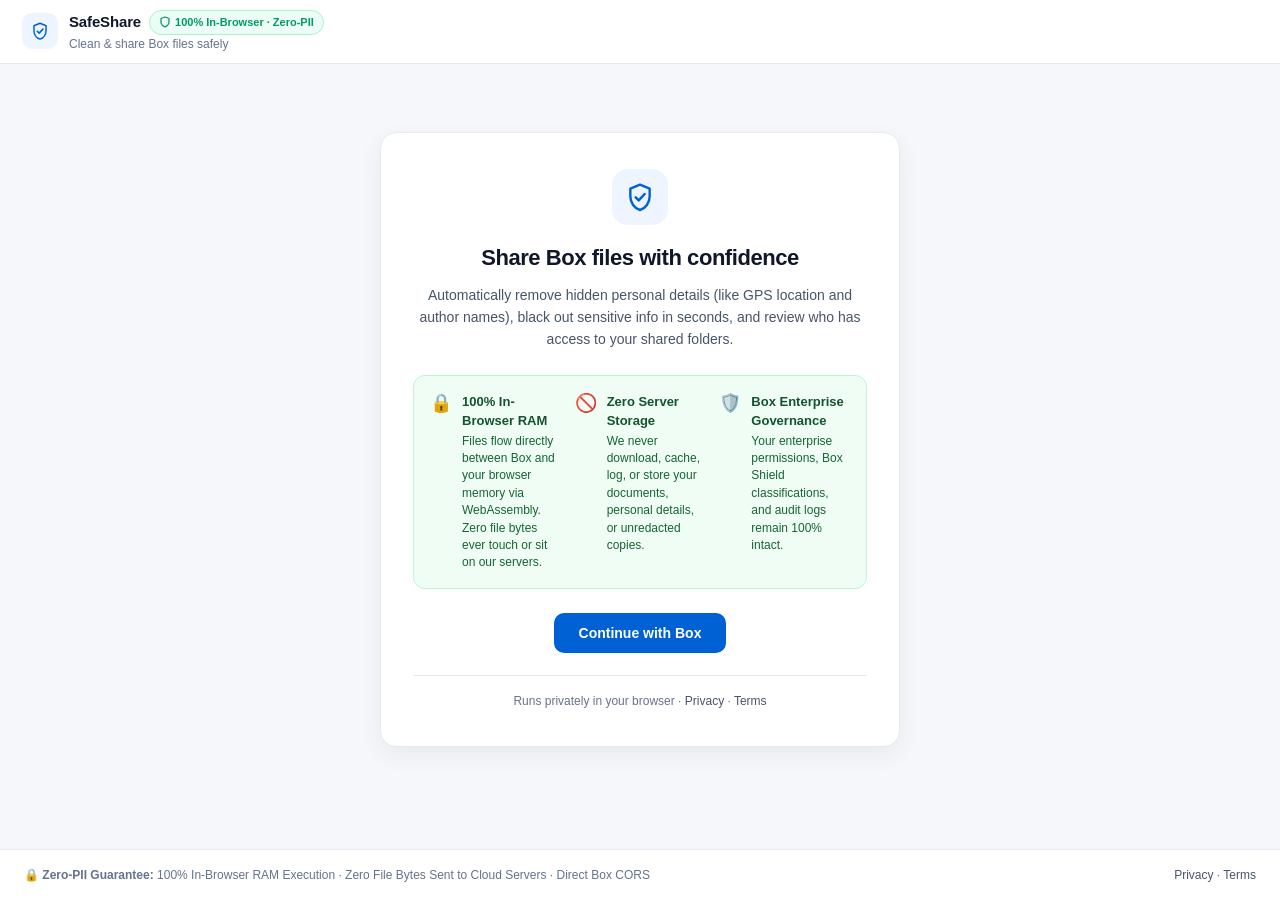
==== commit a428be5f: "fix(ui): polish sticky Zero-PII footer, revert clean user pill, and remove flattening option" ====
--- a/static/index.html
+++ b/static/index.html
@@ -42,15 +42,7 @@
     <div class="header-actions">
       <button class="btn-link hidden" id="btn-switch-item" type="button">Switch file</button>
       <span class="quota-pill hidden" id="quota-badge">Free Plan</span>
-      <div id="userBadge" class="user-profile-badge hidden" title="Box Connected">
-        <svg class="user-avatar-icon" width="13" height="13" viewBox="0 0 24 24" fill="none" stroke="currentColor" stroke-width="2.2" stroke-linecap="round" stroke-linejoin="round" aria-hidden="true">
-          <path d="M20 21v-2a4 4 0 0 0-4-4H8a4 4 0 0 0-4 4v2"></path>
-          <circle cx="12" cy="7" r="4"></circle>
-        </svg>
-        <span class="user-first-name" id="userFirstName"></span>
-        <span class="user-email-sep">&middot;</span>
-        <span class="user-email" id="userEmail"></span>
-      </div>
+      <span id="userBadge" class="pill-user hidden">Box Connected</span>
       <button class="btn btn-secondary hidden" id="btn-done-window" type="button">Done</button>
     </div>
   </header>
@@ -245,14 +237,6 @@
 
             <!-- Inline Error / Quota Feedback right next to the Save button -->
             <div id="save-error-box" class="error-box hidden" role="alert"></div>
-
-            <details class="quiet-details" id="advanced-pdf-options">
-              <summary>More options</summary>
-              <label class="option-row">
-                <input type="checkbox" id="chk-flatten-all" />
-                <span>Convert every page to a flat image</span>
-              </label>
-            </details>
 
             <!-- Celebratory Inline Confirmation after Save -->
             <div id="save-success-box" class="success-box hidden">
--- a/static/css/styles.css
+++ b/static/css/styles.css
@@ -32,9 +32,12 @@
 
 body {
   margin: 0;
-  font-family: -apple-system, BlinkMacSystemFont, "Inter", "Segoe UI", Roboto, sans-serif;
+  min-height: 100vh;
+  display: flex;
+  flex-direction: column;
   background: var(--bg);
   color: var(--text);
+  font-family: -apple-system, BlinkMacSystemFont, "Inter", "Segoe UI", Roboto, sans-serif;
   font-size: 14px;
   line-height: 1.5;
   -webkit-font-smoothing: antialiased;
@@ -241,58 +244,18 @@
   border-radius: 999px;
 }
 
-.user-profile-badge {
-  display: inline-flex;
-  align-items: center;
-  gap: 6px;
-  font-size: 11.5px;
-  font-weight: 500;
-  color: var(--text);
-  background: var(--surface-subtle);
-  border: 1px solid var(--border);
-  padding: 4px 11px;
+.pill-user {
+  font-size: 11px;
+  font-weight: 600;
+  color: var(--safe);
+  background: var(--safe-soft);
+  border: 1px solid var(--safe-border);
+  padding: 3px 9px;
   border-radius: 999px;
-  max-width: 260px;
-  box-shadow: 0 1px 2px rgba(15, 23, 42, 0.03);
-}
-
-.user-avatar-icon {
-  width: 13px;
-  height: 13px;
-  color: var(--primary);
-  flex-shrink: 0;
-}
-
-.user-first-name {
-  font-weight: 600;
-  color: var(--text);
-  white-space: nowrap;
-  flex-shrink: 0;
-  max-width: 85px;
-  overflow: hidden;
-  text-overflow: ellipsis;
-}
-
-.user-email-sep {
-  color: var(--muted);
-  font-size: 10px;
-  flex-shrink: 0;
-}
-
-.user-email {
-  font-weight: 400;
-  color: var(--text-secondary);
+  max-width: 220px;
   overflow: hidden;
   text-overflow: ellipsis;
   white-space: nowrap;
-  max-width: 130px;
-}
-
-@media (max-width: 720px) {
-  .user-email-sep,
-  .user-email {
-    display: none;
-  }
 }
 
 /* Buttons */
@@ -379,6 +342,8 @@
   max-width: 1220px;
   margin: 0 auto;
   padding: 20px 22px 36px;
+  width: 100%;
+  flex: 1;
 }
 
 .toast {
@@ -1310,7 +1275,7 @@
   font-size: 12px;
   color: var(--muted);
   background: var(--surface);
-  margin-top: 36px;
+  margin-top: auto;
 }
 
 .app-footer a {
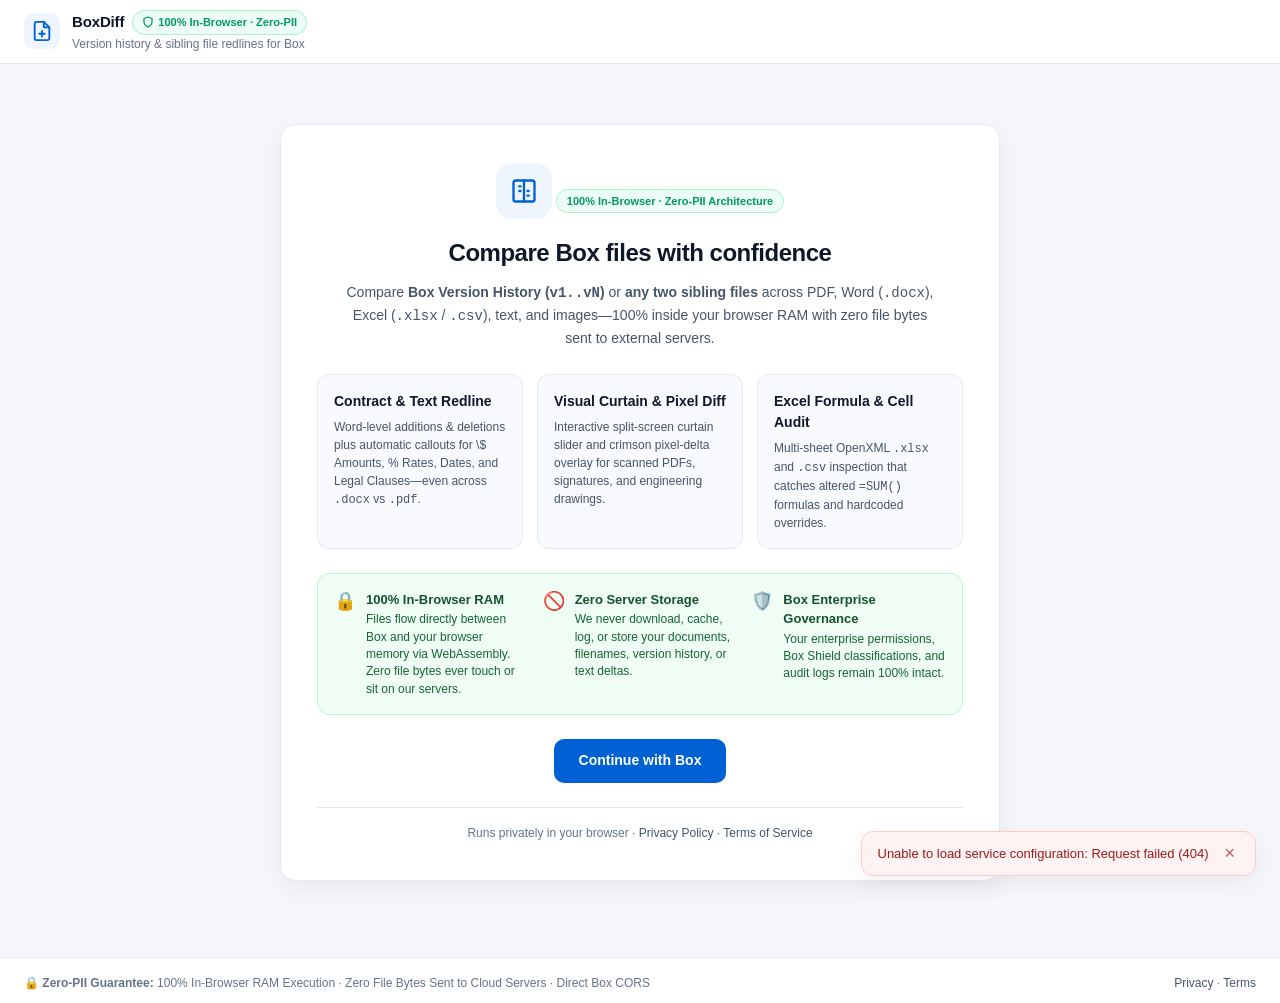
==== commit 6724321b: "fix(ui): revert clean green user pill on boxdiff" ====
--- a/static/index.html
+++ b/static/index.html
@@ -3,25 +3,27 @@
 <head>
   <meta charset="UTF-8" />
   <meta name="viewport" content="width=device-width, initial-scale=1.0" />
-  <title>SafeShare for Box</title>
-  <link rel="stylesheet" href="/static/css/styles.css?v=6" />
-  <script defer src="/static/vendor/pdf-lib.min.js?v=6"></script>
-  <script defer src="/static/vendor/pdf.min.js?v=6"></script>
-  <script defer src="/static/vendor/exifr.full.umd.js?v=6"></script>
-  <script defer src="/static/vendor/jszip.min.js?v=6"></script>
+  <title>BoxDiff for Box</title>
+  <link rel="stylesheet" href="/static/css/styles.css?v=2" />
+  <script defer src="/static/vendor/pdf-lib.min.js?v=2"></script>
+  <script defer src="/static/vendor/pdf.min.js?v=2"></script>
+  <script defer src="/static/vendor/jszip.min.js?v=2"></script>
+  <script type="module" src="/static/js/app.js?v=2"></script>
 </head>
 <body>
   <header class="topbar">
     <div class="brand-row">
       <div class="brand-icon" aria-hidden="true">
-        <svg width="20" height="20" viewBox="0 0 24 24" fill="none">
-          <path d="M12 2.75L4.75 5.75V11.5C4.75 16.25 7.84 20.58 12 21.75C16.16 20.58 19.25 16.25 19.25 11.5V5.75L12 2.75Z" stroke="currentColor" stroke-width="1.8" stroke-linejoin="round"/>
-          <path d="M8.75 12.25L11 14.5L15.5 9.75" stroke="currentColor" stroke-width="1.9" stroke-linecap="round" stroke-linejoin="round"/>
+        <svg width="22" height="22" viewBox="0 0 24 24" fill="none" stroke="currentColor" stroke-width="2" stroke-linecap="round" stroke-linejoin="round">
+          <path d="M14 2H6a2 2 0 0 0-2 2v16a2 2 0 0 0 2 2h12a2 2 0 0 0 2-2V8z"></path>
+          <polyline points="14 2 14 8 20 8"></polyline>
+          <line x1="12" y1="12" x2="12" y2="18"></line>
+          <line x1="9" y1="15" x2="15" y2="15"></line>
         </svg>
       </div>
       <div class="brand-text">
         <div class="brand-title-line">
-          <span class="brand-name">SafeShare</span>
+          <span class="brand-name">BoxDiff</span>
           <span class="privacy-pill" title="100% In-Browser: Files are streamed directly between Box and your browser's RAM via Box CORS. Zero file bytes are ever stored, cached, or analyzed on external servers.">
             <svg width="12" height="12" viewBox="0 0 24 24" fill="none" stroke="currentColor" stroke-width="2.5" stroke-linecap="round" stroke-linejoin="round" aria-hidden="true">
               <path d="M12 22s8-4 8-10V5l-8-3-8 3v7c0 6 8 10 8 10z"/>
@@ -29,44 +31,57 @@
             100% In-Browser &middot; Zero-PII
           </span>
         </div>
-        <div class="brand-sub" id="active-context-label">Clean &amp; share Box files safely</div>
+        <div class="brand-sub" id="active-context-label">Version history &amp; sibling file redlines for Box</div>
       </div>
     </div>
 
-    <nav class="nav-tabs hidden" id="main-tabs" aria-label="Workspace navigation">
-      <button class="tab-btn active" id="btn-tab-scrub" type="button">Clean a File</button>
-      <button class="tab-btn" id="btn-tab-radar" type="button">Folder Sharing</button>
-      <button class="tab-btn" id="btn-tab-picker" type="button">Browse Box</button>
+    <nav id="workspaceTabs" class="nav-tabs hidden" aria-label="Workspace Views">
+      <button id="tabCompare" type="button" class="tab-btn active">Compare &amp; Redline</button>
+      <button id="tabBrowse" type="button" class="tab-btn">Browse Box Folder</button>
     </nav>
 
     <div class="header-actions">
-      <button class="btn-link hidden" id="btn-switch-item" type="button">Switch file</button>
-      <span class="quota-pill hidden" id="quota-badge">Free Plan</span>
+      <span id="quotaBadge" class="quota-pill hidden">Free: 5/5 diffs left</span>
       <span id="userBadge" class="pill-user hidden">Box Connected</span>
-      <button class="btn btn-secondary hidden" id="btn-done-window" type="button">Done</button>
+      <a id="btnReturnBox" href="#" class="btn btn-secondary btn-sm hidden">Return to Box</a>
     </div>
   </header>
 
   <main class="container">
-    <div id="toast-banner" class="toast hidden" role="status">
-      <span id="toast-text"></span>
-      <button class="toast-dismiss" id="btn-toast-close" type="button" aria-label="Dismiss">&times;</button>
+    <div id="statusBanner" class="status-banner hidden" role="status">
+      <span id="statusBannerText"></span>
+      <button id="statusBannerClose" type="button" class="banner-close" aria-label="Dismiss">&times;</button>
     </div>
 
-    <!-- ================================================================= -->
-    <!-- SCREEN 0: WELCOME / STANDALONE SIGN-IN                            -->
-    <!-- ================================================================= -->
-    <section id="screen-connect" class="welcome-card">
+    <!-- Standalone OAuth Connect Screen -->
+    <section id="connectScreen" class="welcome-card">
       <div class="welcome-icon" aria-hidden="true">
-        <svg width="32" height="32" viewBox="0 0 24 24" fill="none">
-          <path d="M12 2.75L4.75 5.75V11.5C4.75 16.25 7.84 20.58 12 21.75C16.16 20.58 19.25 16.25 19.25 11.5V5.75L12 2.75Z" stroke="currentColor" stroke-width="1.8" stroke-linejoin="round"/>
-          <path d="M8.75 12.25L11 14.5L15.5 9.75" stroke="currentColor" stroke-width="1.9" stroke-linecap="round" stroke-linejoin="round"/>
+        <svg width="28" height="28" viewBox="0 0 24 24" fill="none" stroke="currentColor" stroke-width="2" stroke-linecap="round" stroke-linejoin="round">
+          <rect x="3" y="3" width="18" height="18" rx="2" ry="2"></rect>
+          <line x1="12" y1="3" x2="12" y2="21"></line>
+          <path d="M8 8h1M8 12h1M15 12h1M15 16h1"></path>
         </svg>
       </div>
-      <h1 id="connect-heading">Share Box files with confidence</h1>
-      <p class="welcome-lead" id="connect-subtext">
-        Automatically remove hidden personal details (like GPS location and author names), black out sensitive info in seconds, and review who has access to your shared folders.
+      <span class="hero-badge">100% In-Browser &middot; Zero-PII Architecture</span>
+      <h1>Compare Box files with confidence</h1>
+      <p class="welcome-lead">
+        Compare <strong>Box Version History (<code>v1..vN</code>)</strong> or <strong>any two sibling files</strong> across
+        PDF, Word (<code>.docx</code>), Excel (<code>.xlsx</code> / <code>.csv</code>), text, and images—100% inside your browser RAM with zero file bytes sent to external servers.
       </p>
+      <div class="feature-grid">
+        <div class="feature-tile">
+          <h3>Contract &amp; Text Redline</h3>
+          <p>Word-level additions &amp; deletions plus automatic callouts for \$ Amounts, % Rates, Dates, and Legal Clauses—even across <code>.docx</code> vs <code>.pdf</code>.</p>
+        </div>
+        <div class="feature-tile">
+          <h3>Visual Curtain &amp; Pixel Diff</h3>
+          <p>Interactive split-screen curtain slider and crimson pixel-delta overlay for scanned PDFs, signatures, and engineering drawings.</p>
+        </div>
+        <div class="feature-tile">
+          <h3>Excel Formula &amp; Cell Audit</h3>
+          <p>Multi-sheet OpenXML <code>.xlsx</code> and <code>.csv</code> inspection that catches altered <code>=SUM()</code> formulas and hardcoded overrides.</p>
+        </div>
+      </div>
       <div class="trust-guarantee-card">
         <div class="trust-item">
           <span class="trust-icon" aria-hidden="true">🔒</span>
@@ -79,7 +94,7 @@
           <span class="trust-icon" aria-hidden="true">🚫</span>
           <div>
             <strong>Zero Server Storage</strong>
-            <p>We never download, cache, log, or store your documents, personal details, or unredacted copies.</p>
+            <p>We never download, cache, log, or store your documents, filenames, version history, or text deltas.</p>
           </div>
         </div>
         <div class="trust-item">
@@ -91,262 +106,245 @@
         </div>
       </div>
       <div class="welcome-actions">
-        <button class="btn btn-primary btn-lg" id="btn-oauth-connect" type="button">Continue with Box</button>
+        <button id="btnConnectBox" type="button" class="btn btn-primary btn-lg">Continue with Box</button>
       </div>
       <div class="welcome-footer">
-        Runs privately in your browser &middot; <a href="/privacy" target="_blank" rel="noopener">Privacy</a> &middot; <a href="/terms" target="_blank" rel="noopener">Terms</a>
+        Runs privately in your browser &middot;
+        <a href="/privacy" target="_blank" rel="noopener">Privacy Policy</a> &middot;
+        <a href="/terms" target="_blank" rel="noopener">Terms of Service</a>
       </div>
     </section>
 
-    <!-- ================================================================= -->
-    <!-- SCREEN 1: CLEAN & REDACT FILE                                     -->
-    <!-- ================================================================= -->
-    <section id="screen-scrub" class="hidden">
-      <div id="scrub-empty-prompt" class="welcome-card hidden">
-        <h2>Choose a file from Box</h2>
-        <p class="welcome-lead">Pick a PDF, image, or Word document to clean hidden details or black out sensitive text.</p>
-        <button class="btn btn-primary" id="btn-open-picker-from-scrub" type="button">Browse Box Files</button>
-      </div>
-
+    <!-- Main Comparison Workspace -->
+    <section id="compareWorkspace" class="workspace-section hidden">
       <div class="privacy-notice-strip">
         <span class="shield-dot" aria-hidden="true"></span>
-        <span><strong>Zero-PII Active:</strong> All metadata scrubbing and PII/PHI redaction execute entirely inside your browser RAM. Zero file bytes leave your device.</span>
-      </div>
-
-      <div id="scrub-workspace" class="scrub-layout hidden">
-        <!-- Main Document Preview Stage -->
-        <div class="preview-card">
-          <div class="preview-header">
-            <div class="file-title-group">
-              <span class="file-name" id="scrub-file-label">Document</span>
-              <span class="draw-tip" id="draw-helper-tip">Click highlighted items or drag anywhere to black out</span>
+        <span><strong>Zero-PII Active:</strong> Files are read and compared entirely within your browser RAM over direct Box HTTPS. Zero file bytes leave your machine or touch external servers.</span>
+      </div>
+
+      <div class="source-selector-card">
+        <div class="selector-col selector-left">
+          <label for="leftSelect" class="selector-label">
+            <span class="dot dot-left"></span> Baseline (Left &mdash; Prior Version or Reference File)
+          </label>
+          <select id="leftSelect" class="source-select"></select>
+          <div id="leftMetaInfo" class="selector-meta">Select baseline version or file</div>
+        </div>
+
+        <div class="selector-swap">
+          <button id="btnSwapSides" type="button" class="btn-icon" title="Swap Baseline and Target">
+            &#8646;
+          </button>
+        </div>
+
+        <div class="selector-col selector-right">
+          <label for="rightSelect" class="selector-label">
+            <span class="dot dot-right"></span> Target (Right &mdash; Current Version or Revised File)
+          </label>
+          <select id="rightSelect" class="source-select"></select>
+          <div id="rightMetaInfo" class="selector-meta">Select target version or file</div>
+        </div>
+
+        <div class="selector-actions">
+          <button id="btnRunDiff" type="button" class="btn btn-primary">Run Comparison</button>
+          <div class="export-row">
+            <button id="btnExportBoxPdf" type="button" class="btn btn-secondary btn-sm" disabled>
+              Save Report to Box
+            </button>
+            <button id="btnDownloadLocalPdf" type="button" class="btn btn-ghost btn-sm" disabled>
+              Download PDF
+            </button>
+          </div>
+        </div>
+      </div>
+
+      <div id="exportSuccessStrip" class="export-strip hidden">
+        <span id="exportSuccessText">Saved Redline_Report.pdf to Box!</span>
+        <button id="btnCopyReportLink" type="button" class="btn btn-ghost btn-sm">
+          Create &amp; Copy Shared Link
+        </button>
+      </div>
+
+      <div id="identicalNotice" class="identical-banner hidden">
+        <strong>Cryptographic Match (Identical SHA-1):</strong> Baseline and Target contain identical raw bytes.
+      </div>
+
+      <div id="emptyPromptCard" class="empty-prompt-card hidden">
+        <h3 id="emptyPromptTitle">Ready to Compare</h3>
+        <p id="emptyPromptBody">
+          Choose your <strong>Baseline (Left)</strong> and <strong>Target (Right)</strong> versions or sibling files above, then click <strong>Run Comparison</strong>.
+        </p>
+      </div>
+
+      <!-- Diff Mode Switcher + KPI Strip -->
+      <div id="diffToolbar" class="diff-toolbar hidden">
+        <div class="mode-pills" role="tablist">
+          <button id="modeBtnText" type="button" class="mode-pill active">Text &amp; Clause Redline</button>
+          <button id="modeBtnVisual" type="button" class="mode-pill">Visual Curtain &amp; Pixel Diff</button>
+          <button id="modeBtnSheet" type="button" class="mode-pill">Spreadsheet &amp; Formula Audit</button>
+        </div>
+        <div id="kpiSummaryStrip" class="kpi-strip"></div>
+      </div>
+
+      <!-- PANE 1: Text & Clause Redline -->
+      <div id="paneTextDiff" class="diff-pane hidden">
+        <div id="scannedPdfHint" class="hint-banner hidden">
+          No selectable text layer was found on one or more PDF pages. Switch to <strong>Visual Curtain &amp; Pixel Diff</strong> above to inspect scanned signatures, stamps, or image changes.
+        </div>
+
+        <div id="smartHighlightsBox" class="highlights-card hidden">
+          <div class="highlights-header">
+            <strong>Smart Financial, Rate, Date &amp; Legal Clause Highlights</strong>
+            <span id="highlightsCountBadge" class="pill-warn">0 key shifts</span>
+          </div>
+          <div id="smartHighlightsList" class="highlights-grid"></div>
+        </div>
+
+        <div class="subtoolbar">
+          <div class="btn-group">
+            <button id="btnTextUnified" type="button" class="sub-btn active">Unified Redline</button>
+            <button id="btnTextSplit" type="button" class="sub-btn">Side-by-Side</button>
+          </div>
+          <label class="checkbox-inline">
+            <input type="checkbox" id="chkChangesOnly" checked />
+            <span>Show changed sections only (&plusmn;3 context lines)</span>
+          </label>
+        </div>
+
+        <div id="textDiffContainer" class="redline-viewport"></div>
+      </div>
+
+      <!-- PANE 2: Visual Curtain & Pixel Diff -->
+      <div id="paneVisualDiff" class="diff-pane hidden">
+        <div class="subtoolbar visual-subtoolbar">
+          <div class="btn-group">
+            <button id="visModeCurtain" type="button" class="sub-btn active">Split Curtain Slider</button>
+            <button id="visModePixel" type="button" class="sub-btn">Crimson Pixel Delta</button>
+            <button id="visModeSide" type="button" class="sub-btn">Side-by-Side</button>
+          </div>
+
+          <div class="page-nav-group">
+            <button id="btnPrevPage" type="button" class="btn btn-ghost btn-sm">&larr; Prev</button>
+            <span id="pageIndicator" class="page-indicator">Page 1 / 1</span>
+            <button id="btnNextPage" type="button" class="btn btn-ghost btn-sm">Next &rarr;</button>
+          </div>
+
+          <div class="sensitivity-group">
+            <label for="pixelThresholdRange">Threshold:</label>
+            <input id="pixelThresholdRange" type="range" min="8" max="64" value="24" />
+            <span id="pixelThresholdLabel" class="mono-sm">24</span>
+          </div>
+
+          <span id="visualPageDeltaBadge" class="pill-delta">0.00% pixels changed</span>
+        </div>
+
+        <div id="pageDeltaStrip" class="page-delta-strip hidden"></div>
+
+        <div id="visualStage" class="visual-stage">
+          <!-- Mode 1: Interactive Split Curtain -->
+          <div id="curtainStage" class="curtain-wrapper">
+            <div class="curtain-slider-bar">
+              <span class="tag-left">Baseline (Left)</span>
+              <input id="curtainSlider" type="range" min="0" max="100" value="50" aria-label="Curtain split position" />
+              <span class="tag-right">Target (Right)</span>
             </div>
-
-            <div class="preview-controls">
-              <div class="draw-actions hidden" id="manual-box-controls">
-                <button class="btn btn-ghost btn-sm" id="btn-undo-box" type="button">Undo</button>
-                <button class="btn btn-ghost btn-sm" id="btn-clear-boxes" type="button">Clear drawn</button>
+            <div id="curtainViewport" class="curtain-viewport">
+              <canvas id="curtainRightCanvas" class="vis-canvas"></canvas>
+              <div id="curtainLeftClip" class="curtain-left-clip">
+                <canvas id="curtainLeftCanvas" class="vis-canvas"></canvas>
               </div>
-              <div class="page-stepper hidden" id="page-stepper">
-                <button class="stepper-btn" id="btn-prev-page" type="button" aria-label="Previous page">&lsaquo;</button>
-                <span id="page-indicator" class="stepper-label">1 / 1</span>
-                <button class="stepper-btn" id="btn-next-page" type="button" aria-label="Next page">&rsaquo;</button>
+              <div id="curtainDivider" class="curtain-divider">
+                <div class="curtain-knob">&harr;</div>
               </div>
             </div>
           </div>
 
-          <div class="canvas-stage" id="canvas-stage">
-            <div class="canvas-wrapper" id="canvas-wrapper">
-              <canvas id="redactor-canvas"></canvas>
+          <!-- Mode 2: Crimson Pixel Overlay -->
+          <div id="pixelStage" class="pixel-wrapper hidden">
+            <canvas id="pixelDiffCanvas" class="vis-canvas"></canvas>
+          </div>
+
+          <!-- Mode 3: Side-by-Side -->
+          <div id="sideStage" class="side-wrapper hidden">
+            <div class="side-card">
+              <div class="side-caption tag-left">Baseline (Left)</div>
+              <canvas id="sideLeftCanvas" class="vis-canvas"></canvas>
             </div>
-
-            <!-- Friendly Word (.docx) Card instead of raw blank canvas -->
-            <div id="docx-friendly-card" class="docx-card hidden">
-              <div class="docx-icon" aria-hidden="true">DOCX</div>
-              <h3>Ready to clean &amp; redact Word document</h3>
-              <p>
-                SafeShare automatically removes hidden author names, company properties, and reviewer comments—and replaces any PII or PHI items you select on the right with permanent solid blocks (<code>&#9608;&#9608;&#9608;&#9608;</code>) while keeping your Word formatting intact.
-              </p>
+            <div class="side-card">
+              <div class="side-caption tag-right">Target (Right)</div>
+              <canvas id="sideRightCanvas" class="vis-canvas"></canvas>
             </div>
           </div>
         </div>
-
-        <!-- Calm, Guided Right Sidebar -->
-        <aside class="inspector-column">
-          <!-- Step 1: File Header Properties -->
-          <div class="side-card">
-            <div class="step-row">
-              <span class="check-circle is-neutral" id="xray-badge-icon" aria-hidden="true">&bull;</span>
-              <div>
-                <div class="side-title" id="xray-title">File properties</div>
-                <div class="side-sub" id="xray-summary">Checking file header...</div>
-              </div>
-            </div>
-            <details class="quiet-details hidden" id="xray-details-wrap">
-              <summary id="xray-details-summary">Show hidden properties</summary>
-              <ul class="detail-list" id="xray-list"></ul>
-            </details>
-          </div>
-
-          <!-- Step 2: Pre-Identified Sensitive PII & PHI -->
-          <div class="side-card" id="pii-section-card">
-            <div class="side-header-between">
-              <span class="side-title">Detected PII &amp; PHI</span>
-              <span class="soft-pill" id="pii-count-badge">None found</span>
-            </div>
-
-            <div class="ocr-status-row hidden" id="ocr-progress-row">
-              <span class="ocr-pulse-dot" aria-hidden="true"></span>
-              <span id="ocr-progress-text">Scanning image text for PII &amp; PHI...</span>
-            </div>
-
-            <div class="pii-bulk-bar hidden" id="pii-bulk-bar">
-              <button class="btn btn-primary btn-sm pii-bulk-main" id="btn-blackout-all" type="button">
-                Black Out All
-              </button>
-              <button class="btn btn-ghost btn-sm" id="btn-unselect-all" type="button">
-                Reset
-              </button>
-            </div>
-
-            <div class="pii-cat-pills hidden" id="pii-category-pills">
-              <button class="cat-pill active" data-cat="all" type="button">All</button>
-              <button class="cat-pill" data-cat="phi" type="button">PHI / Medical</button>
-              <button class="cat-pill" data-cat="pii" type="button">Personal</button>
-              <button class="cat-pill" data-cat="financial" type="button">Financial</button>
-            </div>
-
-            <div class="pii-list" id="pii-checklist"></div>
-          </div>
-
-          <!-- Step 3: Save to Box -->
-          <div class="side-card save-card">
-            <div class="save-mode-toggle" role="radiogroup" aria-label="How to save to Box">
-              <button class="save-mode-btn active" id="btn-mode-new-copy" data-mode="new_copy" type="button">
-                Save as new copy
-              </button>
-              <button class="save-mode-btn" id="btn-mode-overwrite" data-mode="overwrite" type="button">
-                Replace original
-              </button>
-            </div>
-
-            <div id="filename-field-wrap">
-              <label class="field-label" for="inp-output-stem">New file name</label>
-              <div class="filename-group">
-                <input type="text" id="inp-output-stem" class="filename-input" placeholder="Document_Clean" />
-                <span id="lbl-output-ext" class="filename-ext">.pdf</span>
-              </div>
-
-              <button class="name-suggestion hidden" id="btn-anonymize-name" type="button">
-                File name has personal info &mdash; click for generic name
-              </button>
-            </div>
-
-            <div class="cta-stack">
-              <button class="btn btn-primary btn-block" id="btn-save-only" type="button">
-                Save New Copy to Box
-              </button>
-              <button class="btn btn-secondary btn-block" id="btn-save-and-link" type="button">
-                Save Copy &amp; Copy Link
-              </button>
-            </div>
-
-            <p class="reassure-note" id="save-mode-note">
-              Saves a new clean file. Original stays untouched.
-            </p>
-
-            <!-- Inline Error / Quota Feedback right next to the Save button -->
-            <div id="save-error-box" class="error-box hidden" role="alert"></div>
-
-            <!-- Celebratory Inline Confirmation after Save -->
-            <div id="save-success-box" class="success-box hidden">
-              <div class="success-title" id="save-success-title">Saved to Box!</div>
-              <p class="success-sub hidden" id="save-success-sub"></p>
-              <div class="success-actions">
-                <button class="btn btn-secondary btn-sm" id="btn-open-saved-file" type="button">View Saved File</button>
-                <button class="btn btn-secondary btn-sm hidden" id="btn-copy-saved-link" type="button">Copy Link</button>
-                <button class="btn btn-primary btn-sm" id="btn-done-after-save" type="button">Done</button>
-              </div>
-            </div>
-          </div>
-        </aside>
+      </div>
+
+      <!-- PANE 3: Spreadsheet Multi-Sheet Cell & Formula Audit -->
+      <div id="paneSheetDiff" class="diff-pane hidden">
+        <div id="formulaOverrideAlert" class="override-alert hidden"></div>
+
+        <div id="sheetTabsBar" class="sheet-tabs-bar"></div>
+
+        <div class="subtoolbar">
+          <div class="btn-group">
+            <button id="sheetFilterAll" type="button" class="sub-btn active">All Changes</button>
+            <button id="sheetFilterFormulas" type="button" class="sub-btn">Formula Edits</button>
+            <button id="sheetFilterOverrides" type="button" class="sub-btn">Hardcoded Overrides</button>
+            <button id="sheetFilterValues" type="button" class="sub-btn">Value Changes</button>
+          </div>
+          <input
+            id="sheetSearchInput"
+            type="search"
+            class="search-input"
+            placeholder="Filter cell (e.g. B14, SUM, Revenue)..."
+          />
+        </div>
+
+        <div class="table-scroll">
+          <table class="sheet-diff-table">
+            <thead>
+              <tr>
+                <th>Cell</th>
+                <th>Change Type</th>
+                <th>Baseline (Left)</th>
+                <th>Target (Right)</th>
+                <th>Numeric &Delta;</th>
+              </tr>
+            </thead>
+            <tbody id="sheetDiffTableBody"></tbody>
+          </table>
+        </div>
       </div>
     </section>
 
-    <!-- ================================================================= -->
-    <!-- SCREEN 2: FOLDER SHARING SUMMARY (SHARERADAR)                     -->
-    <!-- ================================================================= -->
-    <section id="screen-radar" class="hidden">
-      <div class="privacy-notice-strip">
-        <span class="shield-dot" aria-hidden="true"></span>
-        <span><strong>Zero-PII Active:</strong> ShareRadar reads folder link metadata only. Zero file contents are ever downloaded or inspected.</span>
-      </div>
-
-      <div class="section-topbar">
+    <!-- Box Folder Browser Workspace -->
+    <section id="browseWorkspace" class="workspace-section hidden">
+      <div class="browser-header-card">
         <div>
-          <h2 class="section-heading" id="radar-folder-heading">Folder Sharing Summary</h2>
-          <p class="section-sub" id="kpi-scan-progress">Checking shared links and outside guests...</p>
-        </div>
-        <div class="section-actions">
-          <button class="btn btn-ghost" id="btn-rescan-radar" type="button">Refresh</button>
-          <button class="btn btn-secondary" id="btn-save-radar-csv" type="button">Save CSV Report to Box</button>
-        </div>
-      </div>
-
-      <div class="kpi-grid">
-        <div class="kpi-card">
-          <div class="kpi-label">Public Links</div>
-          <div class="kpi-value" id="kpi-open-links">0</div>
-          <div class="kpi-sub" id="kpi-open-sub">Anyone with the link can open</div>
-        </div>
-        <div class="kpi-card">
-          <div class="kpi-label">Total Views</div>
-          <div class="kpi-value" id="kpi-total-opens">0</div>
-          <div class="kpi-sub" id="kpi-delta-opens">Times shared links were opened</div>
-        </div>
-        <div class="kpi-card">
-          <div class="kpi-label">Total Downloads</div>
-          <div class="kpi-value" id="kpi-total-downloads">0</div>
-          <div class="kpi-sub" id="kpi-delta-downloads">Times shared files were downloaded</div>
-        </div>
-        <div class="kpi-card">
-          <div class="kpi-label">Outside Guests</div>
-          <div class="kpi-value" id="kpi-external-guests">0</div>
-          <div class="kpi-sub">Collaborators outside your domain</div>
-        </div>
-      </div>
-
-      <div class="radar-toolbar">
-        <div class="filter-pills" role="tablist">
-          <button class="filter-pill active" data-filter="all" type="button">All shared items</button>
-          <button class="filter-pill" data-filter="open_links" type="button">Public links</button>
-          <button class="filter-pill" data-filter="high_traffic" type="button">Viewed or downloaded</button>
-          <button class="filter-pill" data-filter="guests" type="button">Outside guests</button>
-        </div>
-
-        <div class="bulk-actions">
-          <button class="btn btn-secondary btn-sm" id="btn-bulk-expire30" type="button">Set 30-Day Expiry</button>
-          <button class="btn btn-secondary btn-sm" id="btn-bulk-viewonly" type="button">Disable Downloads</button>
-          <button class="btn btn-danger-soft btn-sm" id="btn-bulk-revoke" type="button">Turn Off Selected</button>
-        </div>
-      </div>
-
-      <div class="table-card">
-        <table class="clean-table">
+          <h2 id="folderTitle" class="folder-title">All Files</h2>
+          <p class="muted-sm">
+            Pick any file's <strong>Version History</strong>, or assign <strong>Set Baseline (Left)</strong> and <strong>Set Target (Right)</strong> across two files.
+          </p>
+        </div>
+        <div class="browser-nav-btns">
+          <button id="btnUpFolder" type="button" class="btn btn-ghost btn-sm">&uarr; Parent Folder</button>
+          <button id="btnRootFolder" type="button" class="btn btn-ghost btn-sm">Root (All Files)</button>
+        </div>
+      </div>
+
+      <div class="table-scroll">
+        <table class="folder-table">
           <thead>
             <tr>
-              <th style="width: 38px;"><input type="checkbox" id="chk-radar-all" aria-label="Select all" /></th>
-              <th>File or Folder</th>
-              <th>Who Has Access</th>
-              <th>Views &amp; Downloads</th>
-              <th>Expiration</th>
-              <th>Status</th>
+              <th>Name</th>
+              <th>Type</th>
+              <th>Size</th>
+              <th>Modified</th>
+              <th>Compare Actions</th>
             </tr>
           </thead>
-          <tbody id="radar-tbody">
-            <tr>
-              <td colspan="6" class="empty-cell">Scanning folder sharing settings...</td>
-            </tr>
-          </tbody>
+          <tbody id="folderTableBody"></tbody>
         </table>
       </div>
-    </section>
-
-    <!-- ================================================================= -->
-    <!-- SCREEN 3: SIMPLE BOX FILE & FOLDER PICKER                         -->
-    <!-- ================================================================= -->
-    <section id="screen-picker" class="picker-card hidden">
-      <div class="picker-header">
-        <div>
-          <h2 class="section-heading" id="picker-folder-title">All Files</h2>
-          <p class="section-sub">Choose a file to clean &amp; redact, or check sharing on any folder.</p>
-        </div>
-        <div class="section-actions">
-          <button class="btn btn-ghost" id="btn-picker-up" type="button">&larr; Back</button>
-          <button class="btn btn-secondary" id="btn-audit-current-folder" type="button">Check Sharing on This Folder</button>
-        </div>
-      </div>
-      <div class="picker-list" id="picker-list"></div>
     </section>
   </main>
 
@@ -357,7 +355,5 @@
       <a href="/terms" target="_blank" rel="noopener">Terms</a>
     </span>
   </footer>
-
-  <script type="module" src="/static/js/app.js?v=6"></script>
 </body>
 </html>
--- a/static/css/styles.css
+++ b/static/css/styles.css
@@ -24,6 +24,17 @@
   --radius-lg: 16px;
   --shadow-sm: 0 1px 3px rgba(15, 23, 42, 0.04), 0 1px 2px rgba(15, 23, 42, 0.02);
   --shadow-md: 0 8px 24px rgba(15, 23, 42, 0.06);
+  --shadow-lg: 0 12px 32px rgba(15, 23, 42, 0.08);
+  --font-sans: -apple-system, BlinkMacSystemFont, "Inter", "Segoe UI", Roboto, sans-serif;
+  --font-mono: "JetBrains Mono", ui-monospace, SFMono-Regular, Menlo, Consolas, monospace;
+
+  /* Redline Tokens in Daylight */
+  --del-bg: #fef2f2;
+  --del-tok: #fecaca;
+  --del-text: #991b1b;
+  --add-bg: #f0fdf4;
+  --add-tok: #bbf7d0;
+  --add-text: #166534;
 }
 
 * {
@@ -37,7 +48,7 @@
   flex-direction: column;
   background: var(--bg);
   color: var(--text);
-  font-family: -apple-system, BlinkMacSystemFont, "Inter", "Segoe UI", Roboto, sans-serif;
+  font-family: var(--font-sans);
   font-size: 14px;
   line-height: 1.5;
   -webkit-font-smoothing: antialiased;
@@ -51,7 +62,7 @@
 .topbar {
   background: var(--surface);
   border-bottom: 1px solid var(--border);
-  padding: 10px 22px;
+  padding: 10px 24px;
   min-height: 58px;
   display: flex;
   flex-wrap: wrap;
@@ -63,24 +74,26 @@
   z-index: 30;
 }
 
+.brand-cluster,
 .brand-row {
   display: flex;
   align-items: center;
-  gap: 11px;
-}
-
+  gap: 12px;
+}
+
+.brand-logo,
 .brand-icon {
   width: 36px;
   height: 36px;
   border-radius: 10px;
   background: var(--primary-soft);
   color: var(--primary);
-  display: flex;
-  align-items: center;
-  justify-content: center;
+  display: grid;
+  place-items: center;
   flex-shrink: 0;
 }
 
+.brand-title-row,
 .brand-title-line {
   display: flex;
   align-items: center;
@@ -91,9 +104,11 @@
   font-weight: 700;
   font-size: 15px;
   letter-spacing: -0.01em;
-}
-
-.privacy-pill {
+  color: var(--text);
+}
+
+.privacy-pill,
+.badge-safe {
   font-size: 11px;
   font-weight: 600;
   color: var(--safe);
@@ -116,7 +131,7 @@
   border-radius: var(--radius-sm);
   color: #166534;
   font-size: 12px;
-  margin-bottom: 16px;
+  margin-bottom: 14px;
 }
 
 .shield-dot {
@@ -176,20 +191,23 @@
 .brand-sub {
   color: var(--muted);
   font-size: 12px;
-  max-width: 380px;
+  max-width: 420px;
   white-space: nowrap;
   overflow: hidden;
   text-overflow: ellipsis;
 }
 
+/* Nav Tabs */
 .nav-tabs {
   display: flex;
   gap: 4px;
   background: var(--bg);
   padding: 4px;
   border-radius: 10px;
-}
-
+  border: 1px solid var(--border);
+}
+
+.nav-tab,
 .tab-btn {
   border: none;
   background: transparent;
@@ -200,41 +218,31 @@
   border-radius: 7px;
   cursor: pointer;
   transition: all 0.15s ease;
-}
-
+  font-family: var(--font-sans);
+}
+
+.nav-tab:hover,
 .tab-btn:hover {
   color: var(--text);
 }
 
+.nav-tab.active,
 .tab-btn.active {
   background: var(--surface);
   color: var(--primary);
   box-shadow: var(--shadow-sm);
 }
 
+/* Header Right Actions */
+.topbar-right,
 .header-actions {
   display: flex;
   align-items: center;
   gap: 10px;
 }
 
-.btn-link {
-  background: none;
-  border: none;
-  color: var(--text-secondary);
-  font-size: 13px;
-  font-weight: 500;
-  cursor: pointer;
-  padding: 4px 8px;
-  border-radius: 6px;
-}
-
-.btn-link:hover {
-  color: var(--primary);
-  background: var(--primary-soft);
-}
-
-.quota-pill {
+.quota-pill,
+.pill-quota {
   font-size: 12px;
   font-weight: 500;
   color: var(--text-secondary);
@@ -272,10 +280,12 @@
   border: 1px solid transparent;
   transition: all 0.15s ease;
   text-decoration: none;
+  font-family: var(--font-sans);
+  line-height: 1.4;
 }
 
 .btn:disabled {
-  opacity: 0.48;
+  opacity: 0.45;
   cursor: not-allowed;
 }
 
@@ -308,6 +318,7 @@
 .btn-ghost:hover:not(:disabled) {
   background: var(--surface);
   color: var(--text);
+  border-color: var(--border-strong);
 }
 
 .btn-danger-soft {
@@ -321,7 +332,7 @@
 }
 
 .btn-sm {
-  padding: 6px 11px;
+  padding: 5px 11px;
   font-size: 12px;
   border-radius: 7px;
 }
@@ -334,24 +345,47 @@
 
 .btn-block {
   width: 100%;
-  padding: 10px 16px;
-}
-
-/* Container & Toast */
-.container {
+}
+
+.btn-icon {
+  width: 36px;
+  height: 36px;
+  padding: 0;
+  display: grid;
+  place-items: center;
+  font-size: 16px;
+  border-radius: 50%;
+  border: 1px solid var(--border);
+  background: var(--surface);
+  color: var(--text-secondary);
+  cursor: pointer;
+  transition: all 0.15s ease;
+}
+
+.btn-icon:hover {
+  background: var(--primary-soft);
+  color: var(--primary);
+  border-color: #bfdbfe;
+}
+
+/* Shell / Container */
+.container,
+.app-shell {
   max-width: 1220px;
+  width: 100%;
   margin: 0 auto;
-  padding: 20px 22px 36px;
-  width: 100%;
+  padding: 20px 24px 36px;
   flex: 1;
 }
 
+/* Floating Status Banner / Toast */
+.status-banner,
 .toast {
   position: fixed;
-  right: 22px;
-  bottom: 22px;
+  right: 24px;
+  bottom: 24px;
   z-index: 1000;
-  max-width: 420px;
+  max-width: 440px;
   padding: 12px 16px;
   border-radius: var(--radius-md);
   display: flex;
@@ -363,26 +397,49 @@
   background: var(--surface);
   border: 1px solid var(--border-strong);
   box-shadow: var(--shadow-md);
-}
-
+  animation: slideIn 0.2s ease-out;
+}
+
+@keyframes slideIn {
+  from {
+    transform: translateY(12px);
+    opacity: 0;
+  }
+  to {
+    transform: translateY(0);
+    opacity: 1;
+  }
+}
+
+.status-banner.info,
 .toast-info {
   background: var(--primary-soft);
   border-color: #bfdbfe;
   color: #1e40af;
 }
 
+.status-banner.success,
 .toast-success {
   background: var(--safe-soft);
   border-color: var(--safe-border);
   color: #065f46;
 }
 
+.status-banner.error,
 .toast-error {
   background: var(--danger-soft);
   border-color: var(--danger-border);
   color: #991b1b;
 }
 
+.status-banner.warn,
+.toast-warn {
+  background: var(--amber-soft);
+  border-color: var(--amber-border);
+  color: #92400e;
+}
+
+.banner-close,
 .toast-dismiss {
   background: none;
   border: none;
@@ -391,18 +448,32 @@
   color: currentColor;
   opacity: 0.7;
   cursor: pointer;
-}
-
-/* Welcome / Connect Card */
-.welcome-card {
-  max-width: 520px;
-  margin: 48px auto;
+  padding: 0 4px;
+}
+
+.banner-close:hover,
+.toast-dismiss:hover {
+  opacity: 1;
+}
+
+/* Welcome / Connect Screen */
+.welcome-card,
+.hero-card {
+  max-width: 720px;
+  margin: 40px auto;
   background: var(--surface);
   border: 1px solid var(--border);
   border-radius: var(--radius-lg);
-  padding: 36px 32px;
+  padding: 38px 36px;
   text-align: center;
   box-shadow: var(--shadow-md);
+}
+
+.welcome-icon,
+.hero-badge {
+  display: inline-flex;
+  align-items: center;
+  justify-content: center;
 }
 
 .welcome-icon {
@@ -412,859 +483,925 @@
   border-radius: 16px;
   background: var(--primary-soft);
   color: var(--primary);
-  display: flex;
-  align-items: center;
-  justify-content: center;
+}
+
+.hero-badge {
+  font-size: 11px;
+  font-weight: 600;
+  color: var(--safe);
+  background: var(--safe-soft);
+  border: 1px solid var(--safe-border);
+  padding: 3px 10px;
+  border-radius: 999px;
+  margin-bottom: 14px;
 }
 
 .welcome-card h1,
-.welcome-card h2 {
+.hero-card h1 {
   margin: 0 0 10px;
-  font-size: 22px;
+  font-size: 24px;
+  font-weight: 700;
   letter-spacing: -0.02em;
-}
-
-.welcome-lead {
+  color: var(--text);
+}
+
+.welcome-lead,
+.hero-lead {
   margin: 0 auto 24px;
   color: var(--text-secondary);
   font-size: 14px;
   line-height: 1.6;
-}
-
-.welcome-actions {
+  max-width: 600px;
+}
+
+.feature-grid {
+  display: grid;
+  grid-template-columns: repeat(3, 1fr);
+  gap: 14px;
+  margin: 24px 0;
+  text-align: left;
+}
+
+@media (max-width: 768px) {
+  .feature-grid {
+    grid-template-columns: 1fr;
+  }
+}
+
+.feature-tile {
+  background: var(--surface-subtle);
+  border: 1px solid var(--border);
+  border-radius: var(--radius-md);
+  padding: 16px;
+}
+
+.feature-tile h3 {
+  margin: 0 0 6px;
+  font-size: 14px;
+  font-weight: 600;
+  color: var(--text);
+}
+
+.feature-tile p {
+  margin: 0;
+  font-size: 12px;
+  color: var(--text-secondary);
+  line-height: 1.5;
+}
+
+.welcome-actions,
+.hero-actions {
   display: flex;
   justify-content: center;
-}
-
-.welcome-footer {
-  margin-top: 22px;
+  margin-top: 24px;
+}
+
+.welcome-footer,
+.legal-links {
+  margin-top: 24px;
   padding-top: 16px;
   border-top: 1px solid var(--border);
   font-size: 12px;
   color: var(--muted);
 }
 
-.welcome-footer a {
+.welcome-footer a,
+.legal-links a {
   color: var(--text-secondary);
   text-decoration: none;
 }
 
-.welcome-footer a:hover {
+.welcome-footer a:hover,
+.legal-links a:hover {
   color: var(--primary);
 }
 
-/* File Clean & Redact Studio Layout */
-.scrub-layout {
+/* Comparison Workspace */
+.workspace-section {
+  display: flex;
+  flex-direction: column;
+  gap: 16px;
+}
+
+/* Source Selector Card */
+.source-selector-card {
   display: grid;
-  grid-template-columns: 1fr 340px;
-  gap: 20px;
-  align-items: start;
-}
-
-@media (max-width: 920px) {
-  .scrub-layout {
+  grid-template-columns: 1fr auto 1fr auto;
+  align-items: center;
+  gap: 16px;
+  background: var(--surface);
+  border: 1px solid var(--border);
+  border-radius: var(--radius-lg);
+  padding: 22px 24px;
+  box-shadow: var(--shadow-sm);
+}
+
+@media (max-width: 960px) {
+  .source-selector-card {
     grid-template-columns: 1fr;
   }
-}
-
-.preview-card {
-  background: var(--surface);
-  border: 1px solid var(--border);
+  .selector-swap {
+    display: flex;
+    justify-content: center;
+  }
+}
+
+.selector-col {
+  display: flex;
+  flex-direction: column;
+  gap: 6px;
+}
+
+.selector-label {
+  font-size: 12px;
+  font-weight: 600;
+  text-transform: uppercase;
+  letter-spacing: 0.03em;
+  color: var(--text-secondary);
+  display: flex;
+  align-items: center;
+  gap: 7px;
+}
+
+.dot {
+  width: 8px;
+  height: 8px;
+  border-radius: 50%;
+  display: inline-block;
+}
+
+.dot-left {
+  background: #64748b;
+}
+
+.dot-right {
+  background: var(--primary);
+}
+
+.source-select {
+  width: 100%;
+  padding: 10px 12px;
+  border-radius: 8px;
+  background: var(--surface);
+  color: var(--text);
+  border: 1px solid var(--border-strong);
+  font-size: 13px;
+  font-weight: 500;
+  font-family: var(--font-sans);
+  transition: all 0.15s ease;
+}
+
+.source-select:focus {
+  border-color: var(--primary);
+  box-shadow: 0 0 0 3px rgba(0, 97, 213, 0.12);
+  outline: none;
+}
+
+.selector-meta {
+  font-size: 12px;
+  color: var(--muted);
+  font-family: var(--font-mono);
+  overflow: hidden;
+  text-overflow: ellipsis;
+  white-space: nowrap;
+}
+
+.selector-swap {
+  display: flex;
+  align-items: center;
+  justify-content: center;
+  padding-top: 14px;
+}
+
+.selector-actions {
+  display: flex;
+  flex-direction: column;
+  gap: 8px;
+  min-width: 190px;
+}
+
+.export-row {
+  display: flex;
+  gap: 6px;
+}
+
+/* Strips & Notices */
+.export-strip {
+  display: flex;
+  align-items: center;
+  justify-content: space-between;
+  padding: 12px 18px;
+  border-radius: var(--radius-md);
+  background: var(--safe-soft);
+  border: 1px solid var(--safe-border);
+  color: #065f46;
+  font-size: 13px;
+  font-weight: 500;
+}
+
+.identical-banner {
+  padding: 12px 18px;
+  border-radius: var(--radius-md);
+  background: var(--safe-soft);
+  border: 1px solid var(--safe-border);
+  color: #065f46;
+  font-size: 13px;
+  font-weight: 500;
+}
+
+.empty-prompt-card {
+  padding: 44px 24px;
+  text-align: center;
   border-radius: var(--radius-lg);
+  background: var(--surface);
+  border: 2px dashed var(--border);
+  color: var(--text-secondary);
+}
+
+.empty-prompt-card h3 {
+  margin: 0 0 8px;
+  color: var(--text);
+  font-size: 18px;
+  font-weight: 600;
+}
+
+.empty-prompt-card p {
+  margin: 0;
+  color: var(--text-secondary);
+  font-size: 14px;
+}
+
+/* Diff Toolbar & KPIs */
+.diff-toolbar {
+  display: flex;
+  flex-wrap: wrap;
+  align-items: center;
+  justify-content: space-between;
+  gap: 12px;
+  padding: 12px 18px;
+  border-radius: var(--radius-md);
+  background: var(--surface);
+  border: 1px solid var(--border);
   box-shadow: var(--shadow-sm);
-  overflow: hidden;
-}
-
-.preview-header {
-  padding: 12px 18px;
-  border-bottom: 1px solid var(--border);
+}
+
+.mode-pills {
   display: flex;
   flex-wrap: wrap;
+  gap: 4px;
+  background: var(--bg);
+  padding: 4px;
+  border-radius: 10px;
+  border: 1px solid var(--border);
+}
+
+.mode-pill {
+  padding: 6px 14px;
+  border-radius: 7px;
+  border: none;
+  background: transparent;
+  color: var(--text-secondary);
+  font-size: 13px;
+  font-weight: 600;
+  cursor: pointer;
+  transition: all 0.15s ease;
+  font-family: var(--font-sans);
+}
+
+.mode-pill:hover {
+  color: var(--text);
+}
+
+.mode-pill.active {
+  background: var(--surface);
+  color: var(--primary);
+  box-shadow: var(--shadow-sm);
+}
+
+.mode-pill:disabled {
+  opacity: 0.4;
+  cursor: not-allowed;
+}
+
+.kpi-strip {
+  display: flex;
+  flex-wrap: wrap;
+  gap: 8px;
+}
+
+.kpi-chip {
+  padding: 4px 12px;
+  border-radius: 999px;
+  font-size: 12px;
+  font-weight: 600;
+  font-family: var(--font-mono);
+  background: var(--surface-subtle);
+  border: 1px solid var(--border);
+}
+
+.kpi-add {
+  background: var(--safe-soft);
+  color: var(--safe);
+  border-color: var(--safe-border);
+}
+
+.kpi-del {
+  background: var(--danger-soft);
+  color: var(--danger);
+  border-color: var(--danger-border);
+}
+
+.kpi-mod {
+  background: var(--amber-soft);
+  color: var(--amber);
+  border-color: var(--amber-border);
+}
+
+/* Smart Highlights Card */
+.highlights-card {
+  padding: 14px 18px;
+  border-radius: var(--radius-md);
+  background: #fffdf5;
+  border: 1px solid var(--amber-border);
+  margin-bottom: 14px;
+}
+
+.highlights-header {
+  display: flex;
   align-items: center;
   justify-content: space-between;
-  gap: 10px;
-}
-
-.file-title-group {
+  margin-bottom: 10px;
+  font-size: 13px;
+  font-weight: 600;
+  color: #78350f;
+}
+
+.pill-warn {
+  font-size: 11px;
+  font-weight: 700;
+  color: var(--amber);
+  background: var(--amber-soft);
+  border: 1px solid var(--amber-border);
+  padding: 2px 10px;
+  border-radius: 999px;
+}
+
+.highlights-grid {
+  display: grid;
+  grid-template-columns: repeat(auto-fill, minmax(280px, 1fr));
+  gap: 8px;
+}
+
+.highlight-item {
+  text-align: left;
+  padding: 10px 12px;
+  border-radius: 8px;
+  background: var(--surface);
+  border: 1px solid var(--border);
+  color: var(--text);
+  cursor: pointer;
+  transition: all 0.15s ease;
+  box-shadow: 0 1px 2px rgba(15, 23, 42, 0.03);
+}
+
+.highlight-item:hover {
+  border-color: var(--amber);
+  box-shadow: var(--shadow-sm);
+  transform: translateY(-1px);
+}
+
+.hl-top {
+  display: flex;
+  justify-content: space-between;
+  font-size: 11px;
+  color: var(--amber);
+  font-weight: 700;
+  text-transform: uppercase;
+  letter-spacing: 0.03em;
+  margin-bottom: 4px;
+}
+
+.hl-delta {
+  font-family: var(--font-mono);
+  font-size: 12px;
+  word-break: break-word;
+  color: var(--text);
+}
+
+/* Subtoolbars */
+.subtoolbar {
   display: flex;
   flex-wrap: wrap;
   align-items: center;
-  gap: 10px;
-}
-
-.file-name {
-  font-weight: 600;
-  font-size: 14px;
-}
-
-.draw-tip {
-  font-size: 12px;
+  justify-content: space-between;
+  gap: 12px;
+  padding: 10px 16px;
+  background: var(--surface);
+  border: 1px solid var(--border);
+  border-radius: var(--radius-md);
+  margin-bottom: 12px;
+  box-shadow: var(--shadow-sm);
+}
+
+.btn-group {
+  display: inline-flex;
+  background: var(--bg);
+  padding: 3px;
+  border-radius: 8px;
+  border: 1px solid var(--border);
+}
+
+.sub-btn {
+  background: transparent;
+  border: none;
+  color: var(--text-secondary);
+  padding: 5px 12px;
+  border-radius: 6px;
+  font-size: 12px;
+  font-weight: 600;
+  cursor: pointer;
+  transition: all 0.15s ease;
+  font-family: var(--font-sans);
+}
+
+.sub-btn:hover {
+  color: var(--text);
+}
+
+.sub-btn.active {
+  background: var(--surface);
   color: var(--primary);
+  box-shadow: var(--shadow-sm);
+}
+
+.checkbox-inline {
+  display: inline-flex;
+  align-items: center;
+  gap: 7px;
+  font-size: 13px;
+  color: var(--text-secondary);
+  cursor: pointer;
+}
+
+.hint-banner,
+.override-alert {
+  padding: 12px 16px;
+  border-radius: var(--radius-md);
+  margin-bottom: 12px;
+  font-size: 13px;
+}
+
+.hint-banner {
   background: var(--primary-soft);
+  border: 1px solid #bfdbfe;
+  color: #1e40af;
+}
+
+.override-alert {
+  background: var(--danger-soft);
+  border: 1px solid var(--danger-border);
+  color: #991b1b;
+}
+
+/* Text Redline Viewport */
+.redline-viewport {
+  border-radius: var(--radius-md);
+  background: var(--surface);
+  border: 1px solid var(--border);
+  overflow-x: auto;
+  font-family: var(--font-mono);
+  font-size: 13px;
+  box-shadow: var(--shadow-sm);
+}
+
+.diff-table {
+  width: 100%;
+  border-collapse: collapse;
+}
+
+.diff-table td {
+  padding: 5px 10px;
+  vertical-align: top;
+  border-bottom: 1px solid #f1f5f9;
+  white-space: pre-wrap;
+  word-break: break-word;
+  color: var(--text);
+}
+
+.diff-ln {
+  width: 44px;
+  text-align: right;
+  color: #94a3b8;
+  user-select: none;
+  background: var(--surface-subtle);
+  border-right: 1px solid var(--border);
+  font-size: 11px;
+}
+
+.diff-sign {
+  width: 22px;
+  text-align: center;
+  user-select: none;
+  font-weight: 700;
+  color: #94a3b8;
+}
+
+.row-del {
+  background: var(--del-bg);
+  color: var(--del-text);
+}
+
+.row-add {
+  background: var(--add-bg);
+  color: var(--add-text);
+}
+
+.row-sep td {
+  background: var(--surface-subtle);
+  color: var(--muted);
+  text-align: center;
+  font-size: 11px;
+  padding: 6px;
+  border-top: 1px dashed var(--border);
+  border-bottom: 1px dashed var(--border);
+}
+
+.tok-del {
+  background: var(--del-tok);
+  color: #7f1d1d;
+  text-decoration: line-through;
+  border-radius: 3px;
+  padding: 1px 4px;
+  font-weight: 600;
+}
+
+.tok-ins {
+  background: var(--add-tok);
+  color: #14532d;
+  text-decoration: none;
+  border-radius: 3px;
+  padding: 1px 4px;
+  font-weight: 600;
+}
+
+.flash-target {
+  outline: 2px solid var(--amber);
+  background: #fef9c3 !important;
+}
+
+/* Visual Diff Stage */
+.page-nav-group,
+.sensitivity-group {
+  display: inline-flex;
+  align-items: center;
+  gap: 8px;
+  font-size: 13px;
+  color: var(--text-secondary);
+}
+
+.page-indicator,
+.mono-sm {
+  font-family: var(--font-mono);
+  font-size: 12px;
+}
+
+.pill-delta {
+  font-size: 11px;
+  font-weight: 600;
+  color: var(--text-secondary);
+  background: var(--bg);
+  border: 1px solid var(--border);
+  padding: 3px 9px;
+  border-radius: 999px;
+  font-family: var(--font-mono);
+}
+
+.page-delta-strip {
+  display: flex;
+  flex-wrap: wrap;
+  gap: 6px;
+  margin-bottom: 12px;
+}
+
+.page-pill {
+  padding: 4px 10px;
+  border-radius: 6px;
+  border: 1px solid var(--border);
+  background: var(--surface);
+  color: var(--text-secondary);
+  font-family: var(--font-mono);
+  font-size: 12px;
+  cursor: pointer;
+  transition: all 0.15s ease;
+}
+
+.page-pill:hover {
+  border-color: var(--border-strong);
+  color: var(--text);
+}
+
+.page-pill.changed {
+  border-color: var(--danger-border);
+  color: var(--danger);
+  background: var(--danger-soft);
+}
+
+.page-pill.active {
+  outline: 2px solid var(--primary);
+  border-color: var(--primary);
+}
+
+.visual-stage {
+  padding: 24px;
+  border-radius: var(--radius-lg);
+  background: #f1f5f9;
+  border: 1px solid var(--border);
+  overflow: auto;
+  box-shadow: inset 0 1px 3px rgba(15, 23, 42, 0.04);
+}
+
+.curtain-slider-bar {
+  display: flex;
+  align-items: center;
+  gap: 12px;
+  max-width: 580px;
+  margin: 0 auto 16px;
+}
+
+.curtain-slider-bar input[type="range"] {
+  flex: 1;
+}
+
+.tag-left {
+  color: var(--danger);
+  background: var(--danger-soft);
+  border: 1px solid var(--danger-border);
   padding: 3px 10px;
   border-radius: 999px;
-  font-weight: 500;
-}
-
-.preview-controls {
-  display: flex;
-  align-items: center;
-  gap: 10px;
-}
-
-.draw-actions {
-  display: flex;
-  gap: 6px;
-}
-
-.page-stepper {
-  display: inline-flex;
-  align-items: center;
-  background: var(--bg);
-  border: 1px solid var(--border);
-  border-radius: 8px;
-  padding: 2px;
-}
-
-.stepper-btn {
-  border: none;
-  background: transparent;
-  color: var(--text);
-  width: 28px;
-  height: 26px;
-  border-radius: 6px;
-  font-size: 16px;
-  cursor: pointer;
-}
-
-.stepper-btn:disabled {
-  opacity: 0.35;
-  cursor: default;
-}
-
-.stepper-btn:hover:not(:disabled) {
-  background: var(--surface);
-}
-
-.stepper-label {
-  font-size: 12px;
-  font-weight: 600;
-  padding: 0 8px;
-  color: var(--text-secondary);
-}
-
-.canvas-stage {
-  background: #eef2f7;
-  padding: 20px;
-  min-height: 440px;
-  max-height: 74vh;
-  overflow: auto;
-  display: flex;
-  justify-content: center;
-  align-items: flex-start;
-}
-
-.canvas-wrapper {
+  font-size: 11px;
+  font-weight: 600;
+}
+
+.tag-right {
+  color: var(--safe);
+  background: var(--safe-soft);
+  border: 1px solid var(--safe-border);
+  padding: 3px 10px;
+  border-radius: 999px;
+  font-size: 11px;
+  font-weight: 600;
+}
+
+.curtain-viewport {
   position: relative;
   display: inline-block;
+  margin: 0 auto;
+  max-width: 100%;
+  box-shadow: var(--shadow-md);
+  border: 1px solid var(--border);
+  border-radius: 8px;
+  user-select: none;
+  cursor: ew-resize;
   background: #ffffff;
-  border-radius: 4px;
-  box-shadow: 0 4px 20px rgba(15, 23, 42, 0.1);
-  cursor: crosshair;
-}
-
-.canvas-wrapper canvas {
+  overflow: hidden;
+}
+
+.curtain-wrapper,
+.pixel-wrapper {
+  text-align: center;
+}
+
+.vis-canvas {
   display: block;
   max-width: 100%;
   height: auto;
-}
-
-.docx-card {
-  max-width: 420px;
-  margin: 48px auto;
-  background: var(--surface);
-  border: 1px solid var(--border);
+  background: #ffffff;
+}
+
+.curtain-left-clip {
+  position: absolute;
+  inset: 0;
+  clip-path: inset(0 50% 0 0);
+  pointer-events: none;
+}
+
+.curtain-divider {
+  position: absolute;
+  top: 0;
+  bottom: 0;
+  left: 50%;
+  width: 2px;
+  background: var(--primary);
+  pointer-events: none;
+}
+
+.curtain-knob {
+  position: absolute;
+  top: 50%;
+  left: 50%;
+  transform: translate(-50%, -50%);
+  width: 32px;
+  height: 32px;
+  border-radius: 50%;
+  background: var(--primary);
+  color: #ffffff;
+  font-weight: 700;
+  display: grid;
+  place-items: center;
+  box-shadow: 0 2px 8px rgba(0, 97, 213, 0.35);
+}
+
+.side-wrapper {
+  display: grid;
+  grid-template-columns: 1fr 1fr;
+  gap: 16px;
+}
+
+@media (max-width: 900px) {
+  .side-wrapper {
+    grid-template-columns: 1fr;
+  }
+}
+
+.side-card {
+  background: var(--surface);
+  padding: 14px;
   border-radius: var(--radius-md);
-  padding: 28px 24px;
+  border: 1px solid var(--border);
+  box-shadow: var(--shadow-sm);
+}
+
+.side-caption {
+  margin-bottom: 10px;
   text-align: center;
-  box-shadow: var(--shadow-sm);
-}
-
-.docx-icon {
-  display: inline-flex;
-  align-items: center;
-  justify-content: center;
-  width: 52px;
-  height: 52px;
-  border-radius: 12px;
+}
+
+/* Spreadsheet Audit */
+.sheet-tabs-bar {
+  display: flex;
+  flex-wrap: wrap;
+  gap: 6px;
+  margin-bottom: 12px;
+}
+
+.sheet-tab {
+  padding: 6px 14px;
+  border-radius: 8px;
+  border: 1px solid var(--border);
+  background: var(--surface);
+  color: var(--text-secondary);
+  font-size: 13px;
+  font-weight: 600;
+  cursor: pointer;
+  transition: all 0.15s ease;
+  font-family: var(--font-sans);
+}
+
+.sheet-tab:hover {
+  color: var(--text);
+  border-color: var(--border-strong);
+}
+
+.sheet-tab.active {
+  border-color: #bfdbfe;
   background: var(--primary-soft);
   color: var(--primary);
+  box-shadow: var(--shadow-sm);
+}
+
+.search-input {
+  padding: 7px 12px;
+  border-radius: 8px;
+  background: var(--surface);
+  border: 1px solid var(--border-strong);
+  color: var(--text);
+  font-size: 13px;
+  min-width: 260px;
+  font-family: var(--font-sans);
+  transition: all 0.15s ease;
+}
+
+.search-input:focus {
+  border-color: var(--primary);
+  box-shadow: 0 0 0 3px rgba(0, 97, 213, 0.12);
+  outline: none;
+}
+
+.table-scroll {
+  overflow-x: auto;
+  border-radius: var(--radius-md);
+  background: var(--surface);
+  border: 1px solid var(--border);
+  box-shadow: var(--shadow-sm);
+}
+
+.sheet-diff-table,
+.folder-table {
+  width: 100%;
+  border-collapse: collapse;
+  font-size: 13px;
+}
+
+.sheet-diff-table th,
+.sheet-diff-table td,
+.folder-table th,
+.folder-table td {
+  padding: 10px 14px;
+  text-align: left;
+  border-bottom: 1px solid #f1f5f9;
+}
+
+.sheet-diff-table th,
+.folder-table th {
+  background: var(--surface-subtle);
+  color: var(--text-secondary);
+  font-size: 11px;
+  font-weight: 600;
+  text-transform: uppercase;
+  letter-spacing: 0.04em;
+  border-bottom: 1px solid var(--border);
+}
+
+.folder-table tr:hover {
+  background: var(--surface-subtle);
+}
+
+.cell-addr {
+  font-family: var(--font-mono);
   font-weight: 700;
-  font-size: 13px;
-  margin-bottom: 12px;
-}
-
-.docx-card h3 {
-  margin: 0 0 8px;
-  font-size: 16px;
-}
-
-.docx-card p {
-  margin: 0;
-  color: var(--text-secondary);
-  font-size: 13px;
-}
-
-/* Right Inspector Column */
-.inspector-column {
-  display: flex;
-  flex-direction: column;
-  gap: 14px;
-}
-
-.side-card {
-  background: var(--surface);
-  border: 1px solid var(--border);
-  border-radius: var(--radius-lg);
-  padding: 16px 18px;
-  box-shadow: var(--shadow-sm);
-}
-
-.step-row {
-  display: flex;
-  align-items: flex-start;
-  gap: 11px;
-}
-
-.check-circle {
-  width: 24px;
-  height: 24px;
+  color: var(--primary);
+  font-size: 12px;
+}
+
+.formula-pill {
+  display: inline-block;
+  padding: 2px 6px;
+  border-radius: 4px;
+  background: var(--primary-soft);
+  color: var(--primary);
+  border: 1px solid #bfdbfe;
+  font-family: var(--font-mono);
+  font-size: 12px;
+  margin-bottom: 3px;
+}
+
+.badge {
+  display: inline-flex;
+  align-items: center;
+  padding: 2px 8px;
   border-radius: 999px;
-  background: var(--safe-soft);
-  color: var(--safe);
-  font-size: 13px;
-  font-weight: 700;
-  display: inline-flex;
-  align-items: center;
-  justify-content: center;
-  flex-shrink: 0;
-  margin-top: 1px;
-}
-
-.check-circle.is-amber {
+  font-size: 11px;
+  font-weight: 600;
+}
+
+.badge-override {
+  background: var(--danger-soft);
+  color: var(--danger);
+  border: 1px solid var(--danger-border);
+}
+
+.badge-formula {
   background: var(--amber-soft);
   color: var(--amber);
   border: 1px solid var(--amber-border);
 }
 
-.check-circle.is-neutral {
-  background: var(--bg);
-  color: var(--muted);
-  border: 1px solid var(--border);
-}
-
-.side-title {
-  font-weight: 600;
-  font-size: 14px;
-  color: var(--text);
-}
-
-.side-sub {
-  font-size: 12.5px;
-  color: var(--text-secondary);
-  margin-top: 2px;
-}
-
-.side-header-between {
-  display: flex;
-  align-items: center;
-  justify-content: space-between;
-  gap: 8px;
-  margin-bottom: 10px;
-}
-
-.soft-pill {
-  font-size: 11.5px;
-  font-weight: 600;
-  color: var(--primary);
-  background: var(--primary-soft);
-  padding: 2px 9px;
-  border-radius: 999px;
-}
-
-.quiet-details {
-  margin-top: 10px;
-  padding-top: 10px;
-  border-top: 1px solid var(--border);
-  font-size: 12px;
-  color: var(--text-secondary);
-}
-
-.quiet-details summary {
-  cursor: pointer;
-  font-weight: 500;
-  color: var(--muted);
-  user-select: none;
-}
-
-.quiet-details summary:hover {
-  color: var(--text);
-}
-
-.detail-list {
-  margin: 8px 0 0;
-  padding-left: 16px;
-}
-
-.detail-list li {
-  margin-bottom: 4px;
-}
-
-.pii-list {
-  display: flex;
-  flex-direction: column;
-  gap: 6px;
-  max-height: 250px;
-  overflow-y: auto;
-}
-
-.ocr-status-row {
-  display: flex;
-  align-items: center;
-  gap: 8px;
-  padding: 8px 10px;
-  margin-bottom: 10px;
-  border-radius: 8px;
-  background: var(--primary-soft);
-  color: var(--primary);
-  font-size: 12px;
-  font-weight: 500;
-}
-
-.ocr-pulse-dot {
-  width: 8px;
-  height: 8px;
-  border-radius: 999px;
-  background: var(--primary);
-  flex-shrink: 0;
-  animation: ocrPulse 1.2s ease-in-out infinite;
-}
-
-@keyframes ocrPulse {
-  0%, 100% { opacity: 0.35; transform: scale(0.88); }
-  50% { opacity: 1; transform: scale(1.15); }
-}
-
-.pii-bulk-bar {
-  display: flex;
-  align-items: center;
-  gap: 6px;
-  margin-bottom: 9px;
-}
-
-.pii-bulk-main {
-  flex: 1;
-}
-
-.pii-cat-pills {
-  display: flex;
-  flex-wrap: wrap;
-  gap: 4px;
-  margin-bottom: 9px;
-}
-
-.cat-pill {
-  border: 1px solid var(--border);
-  background: var(--surface-subtle);
-  color: var(--text-secondary);
-  font-size: 11px;
-  font-weight: 600;
-  padding: 3px 9px;
-  border-radius: 999px;
-  cursor: pointer;
-}
-
-.cat-pill.active {
-  background: var(--primary-soft);
-  border-color: #bfdbfe;
-  color: var(--primary);
-}
-
-.pii-item {
-  display: flex;
-  align-items: center;
-  justify-content: space-between;
-  gap: 10px;
-  padding: 8px 10px;
-  border-radius: 9px;
-  border: 1px solid var(--border);
-  background: var(--surface-subtle);
-  cursor: pointer;
-  font-size: 12.5px;
-  transition: border-color 0.15s ease, background 0.15s ease;
-}
-
-.pii-item.is-covered {
-  background: var(--safe-soft);
-  border-color: var(--safe-border);
-}
-
-.pii-item:hover {
-  border-color: var(--primary);
-}
-
-.pii-title-row {
-  display: flex;
-  align-items: center;
-  gap: 6px;
-  font-weight: 600;
-}
-
-.pii-cat-tag {
-  font-size: 10px;
-  font-weight: 700;
-  letter-spacing: 0.02em;
-  padding: 1px 6px;
-  border-radius: 5px;
-  text-transform: uppercase;
-  flex-shrink: 0;
-}
-
-.pii-cat-phi {
-  background: #f3e8ff;
-  color: #6b21a8;
-}
-
-.pii-cat-pii {
-  background: var(--amber-soft);
-  color: var(--amber);
-}
-
-.pii-cat-financial {
-  background: var(--primary-soft);
-  color: var(--primary);
-}
-
-.pii-item-meta {
-  color: var(--muted);
-  font-size: 11.5px;
-}
-
-.pii-empty {
-  font-size: 12.5px;
-  color: var(--muted);
-  line-height: 1.5;
-}
-
-/* Save Card */
-.field-label {
-  display: block;
-  font-size: 12.5px;
-  font-weight: 600;
-  color: var(--text-secondary);
-  margin-bottom: 6px;
-}
-
-.filename-group {
-  display: flex;
-  align-items: center;
-  border: 1px solid var(--border-strong);
-  border-radius: 9px;
-  background: var(--surface);
-  overflow: hidden;
-}
-
-.filename-group:focus-within {
-  border-color: var(--primary);
-  box-shadow: 0 0 0 3px rgba(0, 97, 213, 0.12);
-}
-
-.filename-input {
-  flex: 1;
-  min-width: 0;
-  border: none;
-  outline: none;
-  padding: 9px 11px;
-  font-size: 13px;
-  color: var(--text);
-  background: transparent;
-}
-
-.filename-ext {
-  padding: 0 11px;
-  font-size: 12px;
-  font-weight: 600;
-  color: var(--muted);
-  background: var(--bg);
-  align-self: stretch;
-  display: flex;
-  align-items: center;
-  border-left: 1px solid var(--border);
-}
-
-.name-suggestion {
-  margin-top: 8px;
-  width: 100%;
-  text-align: left;
-  background: var(--amber-soft);
-  border: 1px solid var(--amber-border);
-  color: var(--amber);
-  border-radius: 8px;
-  padding: 7px 10px;
-  font-size: 12px;
-  font-weight: 500;
-  cursor: pointer;
-}
-
-.cta-stack {
-  display: flex;
-  flex-direction: column;
-  gap: 8px;
-  margin-top: 14px;
-}
-
-.reassure-note {
-  margin: 10px 0 0;
-  font-size: 11.5px;
-  color: var(--muted);
-  text-align: center;
-}
-
-.option-row {
-  display: flex;
-  align-items: center;
-  gap: 8px;
-  margin-top: 8px;
-  cursor: pointer;
-  font-size: 12px;
-}
-
-.save-mode-toggle {
-  display: grid;
-  grid-template-columns: 1fr 1fr;
-  gap: 4px;
-  padding: 3px;
-  margin-bottom: 12px;
-  background: var(--bg);
-  border: 1px solid var(--border);
-  border-radius: 9px;
-}
-
-.save-mode-btn {
-  border: none;
-  background: transparent;
-  color: var(--text-secondary);
-  font-size: 11.5px;
-  font-weight: 600;
-  padding: 6px 8px;
-  border-radius: 6px;
-  cursor: pointer;
-  transition: all 0.14s ease;
-}
-
-.save-mode-btn code {
-  font-size: 11px;
-  background: transparent;
-  padding: 0;
-}
-
-.save-mode-btn.active {
-  background: var(--surface);
-  color: var(--primary);
-  box-shadow: var(--shadow-sm);
-}
-
-.error-box {
-  margin-top: 12px;
-  padding: 10px 12px;
-  border-radius: 9px;
-  background: var(--danger-soft);
-  border: 1px solid var(--danger-border);
-  color: #991b1b;
-  font-size: 12px;
-  font-weight: 500;
-  line-height: 1.45;
-}
-
-.success-box {
-  margin-top: 14px;
-  padding: 12px;
-  border-radius: 10px;
-  background: var(--safe-soft);
-  border: 1px solid var(--safe-border);
-}
-
-.success-title {
-  font-size: 12.5px;
-  font-weight: 600;
-  color: #065f46;
-  margin-bottom: 6px;
-}
-
-.success-sub {
-  margin: 0 0 8px;
-  font-size: 11.5px;
-  color: #047857;
-  line-height: 1.4;
-}
-
-.success-actions {
-  display: flex;
-  flex-wrap: wrap;
-  gap: 8px;
-}
-
-/* Folder Sharing Summary (ShareRadar) */
-.section-topbar {
+/* Folder Browser */
+.browser-header-card {
   display: flex;
   flex-wrap: wrap;
   align-items: center;
   justify-content: space-between;
   gap: 12px;
+  padding: 18px 24px;
+  background: var(--surface);
+  border: 1px solid var(--border);
+  border-radius: var(--radius-lg);
   margin-bottom: 16px;
-}
-
-.section-heading {
+  box-shadow: var(--shadow-sm);
+}
+
+.folder-title {
   margin: 0;
-  font-size: 18px;
-  letter-spacing: -0.01em;
-}
-
-.section-sub {
-  margin: 2px 0 0;
+  font-size: 17px;
+  font-weight: 700;
+  color: var(--text);
+}
+
+.muted-sm {
+  margin: 4px 0 0;
   font-size: 13px;
   color: var(--muted);
 }
 
-.section-actions {
-  display: flex;
-  align-items: center;
-  gap: 8px;
-}
-
-.kpi-grid {
-  display: grid;
-  grid-template-columns: repeat(4, 1fr);
-  gap: 14px;
-  margin-bottom: 16px;
-}
-
-@media (max-width: 860px) {
-  .kpi-grid {
-    grid-template-columns: repeat(2, 1fr);
-  }
-}
-
-.kpi-card {
-  padding: 16px 18px;
-  border-radius: var(--radius-md);
-  border: 1px solid var(--border);
-  background: var(--surface);
-  box-shadow: var(--shadow-sm);
-}
-
-.kpi-label {
-  font-size: 12.5px;
-  font-weight: 600;
-  color: var(--text-secondary);
-}
-
-.kpi-value {
-  font-size: 24px;
-  font-weight: 700;
-  margin: 4px 0 2px;
-  letter-spacing: -0.02em;
-}
-
-.kpi-sub {
-  font-size: 12px;
-  color: var(--muted);
-}
-
-.radar-toolbar {
-  display: flex;
-  flex-wrap: wrap;
-  align-items: center;
-  justify-content: space-between;
-  gap: 12px;
-  padding: 10px 14px;
-  background: var(--surface);
-  border: 1px solid var(--border);
-  border-radius: var(--radius-md);
-  margin-bottom: 12px;
-}
-
-.filter-pills {
-  display: flex;
-  flex-wrap: wrap;
-  gap: 4px;
-}
-
-.filter-pill {
-  border: none;
-  background: transparent;
-  color: var(--text-secondary);
-  font-size: 12.5px;
-  font-weight: 600;
-  padding: 6px 12px;
-  border-radius: 999px;
-  cursor: pointer;
-}
-
-.filter-pill.active {
-  background: var(--primary-soft);
-  color: var(--primary);
-}
-
-.bulk-actions {
+.browser-nav-btns,
+.row-actions {
   display: flex;
   flex-wrap: wrap;
   gap: 6px;
 }
 
-.table-card {
-  overflow-x: auto;
-  border: 1px solid var(--border);
-  border-radius: var(--radius-md);
-  background: var(--surface);
-  box-shadow: var(--shadow-sm);
-}
-
-.clean-table {
-  width: 100%;
-  border-collapse: collapse;
-  font-size: 13px;
-}
-
-.clean-table th,
-.clean-table td {
-  padding: 12px 14px;
-  text-align: left;
-  border-bottom: 1px solid var(--border);
-  vertical-align: middle;
-}
-
-.clean-table th {
-  background: var(--surface-subtle);
-  font-size: 12px;
-  font-weight: 600;
-  color: var(--text-secondary);
-}
-
-.clean-table tr:last-child td {
-  border-bottom: none;
-}
-
-.empty-cell {
-  text-align: center !important;
-  padding: 32px !important;
-  color: var(--muted);
-}
-
-/* Status Badges */
-.badge {
-  display: inline-flex;
-  align-items: center;
-  padding: 3px 9px;
-  border-radius: 999px;
-  font-size: 11.5px;
-  font-weight: 600;
-}
-
-.badge-safe {
-  background: var(--safe-soft);
-  color: var(--safe);
-}
-
-.badge-warn {
-  background: var(--amber-soft);
-  color: var(--amber);
-}
-
-.badge-danger {
-  background: var(--danger-soft);
-  color: var(--danger);
-}
-
-.badge-neutral {
-  background: var(--bg);
-  color: var(--text-secondary);
-}
-
-/* Box Picker Card */
-.picker-card {
-  background: var(--surface);
-  border: 1px solid var(--border);
-  border-radius: var(--radius-lg);
-  padding: 20px 22px;
-  box-shadow: var(--shadow-sm);
-}
-
-.picker-header {
-  display: flex;
-  flex-wrap: wrap;
-  align-items: center;
-  justify-content: space-between;
-  gap: 12px;
-  padding-bottom: 14px;
-  border-bottom: 1px solid var(--border);
-}
-
-.picker-list {
-  display: flex;
-  flex-direction: column;
-  gap: 6px;
-  max-height: 460px;
-  overflow-y: auto;
-  margin-top: 14px;
-}
-
-.picker-row {
-  display: flex;
-  align-items: center;
-  justify-content: space-between;
-  gap: 12px;
-  padding: 10px 14px;
-  border: 1px solid var(--border);
-  border-radius: 10px;
-  background: var(--surface-subtle);
-}
-
-.picker-row:hover {
-  border-color: var(--border-strong);
-  background: var(--surface);
-}
-
-/* Legal Pages */
-.legal-body {
-  padding: 36px 16px;
-}
-
-.legal-card {
-  max-width: 740px;
-  margin: 0 auto;
-  background: var(--surface);
-  border: 1px solid var(--border);
-  border-radius: var(--radius-lg);
-  padding: 32px 36px;
-  box-shadow: var(--shadow-sm);
-}
-
-.legal-card h1 {
-  margin: 12px 0 4px;
-  font-size: 22px;
-}
-
-.legal-card h2 {
-  margin-top: 22px;
-  font-size: 15px;
-}
-
-.muted {
-  color: var(--muted);
-}
-
-/* Footer */
+/* Footer & Legal Pages */
 .app-footer {
   display: flex;
   flex-wrap: wrap;
@@ -1286,3 +1423,46 @@
 .app-footer a:hover {
   color: var(--primary);
 }
+
+.legal-body {
+  padding: 40px 20px;
+  background: var(--bg);
+}
+
+.legal-card {
+  max-width: 800px;
+  margin: 0 auto;
+  padding: 36px 40px;
+  border-radius: var(--radius-lg);
+  background: var(--surface);
+  border: 1px solid var(--border);
+  box-shadow: var(--shadow-md);
+}
+
+.legal-card h1 {
+  margin-top: 12px;
+  color: var(--text);
+  font-size: 24px;
+  font-weight: 700;
+}
+
+.legal-card h2 {
+  margin-top: 24px;
+  font-size: 16px;
+  font-weight: 600;
+  color: var(--primary);
+}
+
+.legal-card p,
+.legal-card li {
+  color: var(--text-secondary);
+  line-height: 1.6;
+}
+
+.legal-card ul {
+  padding-left: 20px;
+}
+
+.muted {
+  color: var(--muted);
+}
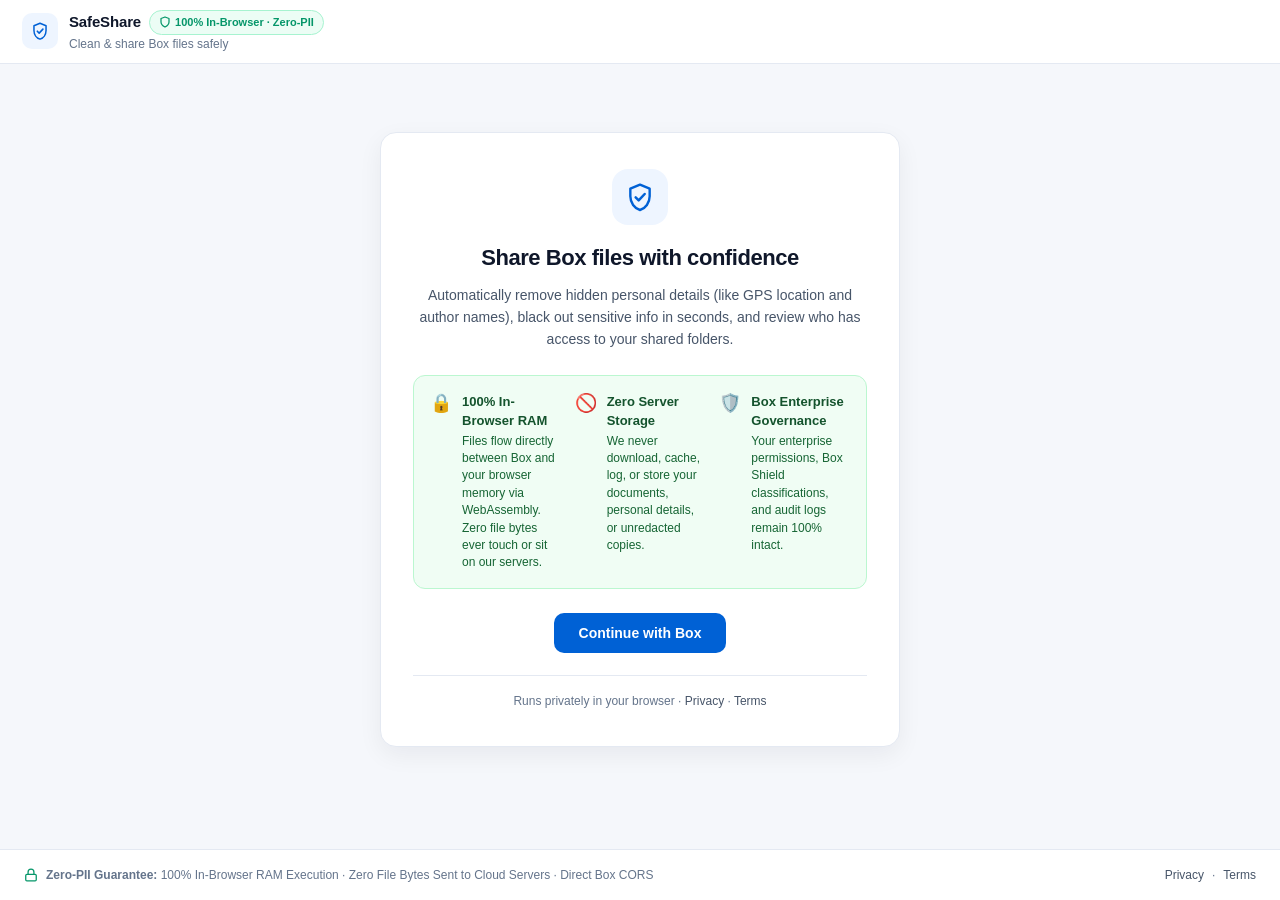
==== commit bd6bd334: "fix(core): bulletproof DOM helpers, polish Zero-PII footer, and bump asset cache busters to v7" ====
--- a/static/index.html
+++ b/static/index.html
@@ -3,27 +3,25 @@
 <head>
   <meta charset="UTF-8" />
   <meta name="viewport" content="width=device-width, initial-scale=1.0" />
-  <title>BoxDiff for Box</title>
-  <link rel="stylesheet" href="/static/css/styles.css?v=2" />
-  <script defer src="/static/vendor/pdf-lib.min.js?v=2"></script>
-  <script defer src="/static/vendor/pdf.min.js?v=2"></script>
-  <script defer src="/static/vendor/jszip.min.js?v=2"></script>
-  <script type="module" src="/static/js/app.js?v=2"></script>
+  <title>SafeShare for Box</title>
+  <link rel="stylesheet" href="/static/css/styles.css?v=7" />
+  <script defer src="/static/vendor/pdf-lib.min.js?v=7"></script>
+  <script defer src="/static/vendor/pdf.min.js?v=7"></script>
+  <script defer src="/static/vendor/exifr.full.umd.js?v=7"></script>
+  <script defer src="/static/vendor/jszip.min.js?v=7"></script>
 </head>
 <body>
   <header class="topbar">
     <div class="brand-row">
       <div class="brand-icon" aria-hidden="true">
-        <svg width="22" height="22" viewBox="0 0 24 24" fill="none" stroke="currentColor" stroke-width="2" stroke-linecap="round" stroke-linejoin="round">
-          <path d="M14 2H6a2 2 0 0 0-2 2v16a2 2 0 0 0 2 2h12a2 2 0 0 0 2-2V8z"></path>
-          <polyline points="14 2 14 8 20 8"></polyline>
-          <line x1="12" y1="12" x2="12" y2="18"></line>
-          <line x1="9" y1="15" x2="15" y2="15"></line>
+        <svg width="20" height="20" viewBox="0 0 24 24" fill="none">
+          <path d="M12 2.75L4.75 5.75V11.5C4.75 16.25 7.84 20.58 12 21.75C16.16 20.58 19.25 16.25 19.25 11.5V5.75L12 2.75Z" stroke="currentColor" stroke-width="1.8" stroke-linejoin="round"/>
+          <path d="M8.75 12.25L11 14.5L15.5 9.75" stroke="currentColor" stroke-width="1.9" stroke-linecap="round" stroke-linejoin="round"/>
         </svg>
       </div>
       <div class="brand-text">
         <div class="brand-title-line">
-          <span class="brand-name">BoxDiff</span>
+          <span class="brand-name">SafeShare</span>
           <span class="privacy-pill" title="100% In-Browser: Files are streamed directly between Box and your browser's RAM via Box CORS. Zero file bytes are ever stored, cached, or analyzed on external servers.">
             <svg width="12" height="12" viewBox="0 0 24 24" fill="none" stroke="currentColor" stroke-width="2.5" stroke-linecap="round" stroke-linejoin="round" aria-hidden="true">
               <path d="M12 22s8-4 8-10V5l-8-3-8 3v7c0 6 8 10 8 10z"/>
@@ -31,57 +29,44 @@
             100% In-Browser &middot; Zero-PII
           </span>
         </div>
-        <div class="brand-sub" id="active-context-label">Version history &amp; sibling file redlines for Box</div>
-      </div>
-    </div>
-
-    <nav id="workspaceTabs" class="nav-tabs hidden" aria-label="Workspace Views">
-      <button id="tabCompare" type="button" class="tab-btn active">Compare &amp; Redline</button>
-      <button id="tabBrowse" type="button" class="tab-btn">Browse Box Folder</button>
+        <div class="brand-sub" id="active-context-label">Clean &amp; share Box files safely</div>
+      </div>
+    </div>
+
+    <nav class="nav-tabs hidden" id="main-tabs" aria-label="Workspace navigation">
+      <button class="tab-btn active" id="btn-tab-scrub" type="button">Clean a File</button>
+      <button class="tab-btn" id="btn-tab-radar" type="button">Folder Sharing</button>
+      <button class="tab-btn" id="btn-tab-picker" type="button">Browse Box</button>
     </nav>
 
     <div class="header-actions">
-      <span id="quotaBadge" class="quota-pill hidden">Free: 5/5 diffs left</span>
+      <button class="btn-link hidden" id="btn-switch-item" type="button">Switch file</button>
+      <span class="quota-pill hidden" id="quota-badge">Free Plan</span>
       <span id="userBadge" class="pill-user hidden">Box Connected</span>
-      <a id="btnReturnBox" href="#" class="btn btn-secondary btn-sm hidden">Return to Box</a>
+      <button class="btn btn-secondary hidden" id="btn-done-window" type="button">Done</button>
     </div>
   </header>
 
   <main class="container">
-    <div id="statusBanner" class="status-banner hidden" role="status">
-      <span id="statusBannerText"></span>
-      <button id="statusBannerClose" type="button" class="banner-close" aria-label="Dismiss">&times;</button>
-    </div>
-
-    <!-- Standalone OAuth Connect Screen -->
-    <section id="connectScreen" class="welcome-card">
+    <div id="toast-banner" class="toast hidden" role="status">
+      <span id="toast-text"></span>
+      <button class="toast-dismiss" id="btn-toast-close" type="button" aria-label="Dismiss">&times;</button>
+    </div>
+
+    <!-- ================================================================= -->
+    <!-- SCREEN 0: WELCOME / STANDALONE SIGN-IN                            -->
+    <!-- ================================================================= -->
+    <section id="screen-connect" class="welcome-card">
       <div class="welcome-icon" aria-hidden="true">
-        <svg width="28" height="28" viewBox="0 0 24 24" fill="none" stroke="currentColor" stroke-width="2" stroke-linecap="round" stroke-linejoin="round">
-          <rect x="3" y="3" width="18" height="18" rx="2" ry="2"></rect>
-          <line x1="12" y1="3" x2="12" y2="21"></line>
-          <path d="M8 8h1M8 12h1M15 12h1M15 16h1"></path>
+        <svg width="32" height="32" viewBox="0 0 24 24" fill="none">
+          <path d="M12 2.75L4.75 5.75V11.5C4.75 16.25 7.84 20.58 12 21.75C16.16 20.58 19.25 16.25 19.25 11.5V5.75L12 2.75Z" stroke="currentColor" stroke-width="1.8" stroke-linejoin="round"/>
+          <path d="M8.75 12.25L11 14.5L15.5 9.75" stroke="currentColor" stroke-width="1.9" stroke-linecap="round" stroke-linejoin="round"/>
         </svg>
       </div>
-      <span class="hero-badge">100% In-Browser &middot; Zero-PII Architecture</span>
-      <h1>Compare Box files with confidence</h1>
-      <p class="welcome-lead">
-        Compare <strong>Box Version History (<code>v1..vN</code>)</strong> or <strong>any two sibling files</strong> across
-        PDF, Word (<code>.docx</code>), Excel (<code>.xlsx</code> / <code>.csv</code>), text, and images—100% inside your browser RAM with zero file bytes sent to external servers.
+      <h1 id="connect-heading">Share Box files with confidence</h1>
+      <p class="welcome-lead" id="connect-subtext">
+        Automatically remove hidden personal details (like GPS location and author names), black out sensitive info in seconds, and review who has access to your shared folders.
       </p>
-      <div class="feature-grid">
-        <div class="feature-tile">
-          <h3>Contract &amp; Text Redline</h3>
-          <p>Word-level additions &amp; deletions plus automatic callouts for \$ Amounts, % Rates, Dates, and Legal Clauses—even across <code>.docx</code> vs <code>.pdf</code>.</p>
-        </div>
-        <div class="feature-tile">
-          <h3>Visual Curtain &amp; Pixel Diff</h3>
-          <p>Interactive split-screen curtain slider and crimson pixel-delta overlay for scanned PDFs, signatures, and engineering drawings.</p>
-        </div>
-        <div class="feature-tile">
-          <h3>Excel Formula &amp; Cell Audit</h3>
-          <p>Multi-sheet OpenXML <code>.xlsx</code> and <code>.csv</code> inspection that catches altered <code>=SUM()</code> formulas and hardcoded overrides.</p>
-        </div>
-      </div>
       <div class="trust-guarantee-card">
         <div class="trust-item">
           <span class="trust-icon" aria-hidden="true">🔒</span>
@@ -94,7 +79,7 @@
           <span class="trust-icon" aria-hidden="true">🚫</span>
           <div>
             <strong>Zero Server Storage</strong>
-            <p>We never download, cache, log, or store your documents, filenames, version history, or text deltas.</p>
+            <p>We never download, cache, log, or store your documents, personal details, or unredacted copies.</p>
           </div>
         </div>
         <div class="trust-item">
@@ -106,254 +91,279 @@
         </div>
       </div>
       <div class="welcome-actions">
-        <button id="btnConnectBox" type="button" class="btn btn-primary btn-lg">Continue with Box</button>
+        <button class="btn btn-primary btn-lg" id="btn-oauth-connect" type="button">Continue with Box</button>
       </div>
       <div class="welcome-footer">
-        Runs privately in your browser &middot;
-        <a href="/privacy" target="_blank" rel="noopener">Privacy Policy</a> &middot;
-        <a href="/terms" target="_blank" rel="noopener">Terms of Service</a>
+        Runs privately in your browser &middot; <a href="/privacy" target="_blank" rel="noopener">Privacy</a> &middot; <a href="/terms" target="_blank" rel="noopener">Terms</a>
       </div>
     </section>
 
-    <!-- Main Comparison Workspace -->
-    <section id="compareWorkspace" class="workspace-section hidden">
+    <!-- ================================================================= -->
+    <!-- SCREEN 1: CLEAN & REDACT FILE                                     -->
+    <!-- ================================================================= -->
+    <section id="screen-scrub" class="hidden">
+      <div id="scrub-empty-prompt" class="welcome-card hidden">
+        <h2>Choose a file from Box</h2>
+        <p class="welcome-lead">Pick a PDF, image, or Word document to clean hidden details or black out sensitive text.</p>
+        <button class="btn btn-primary" id="btn-open-picker-from-scrub" type="button">Browse Box Files</button>
+      </div>
+
       <div class="privacy-notice-strip">
         <span class="shield-dot" aria-hidden="true"></span>
-        <span><strong>Zero-PII Active:</strong> Files are read and compared entirely within your browser RAM over direct Box HTTPS. Zero file bytes leave your machine or touch external servers.</span>
-      </div>
-
-      <div class="source-selector-card">
-        <div class="selector-col selector-left">
-          <label for="leftSelect" class="selector-label">
-            <span class="dot dot-left"></span> Baseline (Left &mdash; Prior Version or Reference File)
-          </label>
-          <select id="leftSelect" class="source-select"></select>
-          <div id="leftMetaInfo" class="selector-meta">Select baseline version or file</div>
-        </div>
-
-        <div class="selector-swap">
-          <button id="btnSwapSides" type="button" class="btn-icon" title="Swap Baseline and Target">
-            &#8646;
-          </button>
-        </div>
-
-        <div class="selector-col selector-right">
-          <label for="rightSelect" class="selector-label">
-            <span class="dot dot-right"></span> Target (Right &mdash; Current Version or Revised File)
-          </label>
-          <select id="rightSelect" class="source-select"></select>
-          <div id="rightMetaInfo" class="selector-meta">Select target version or file</div>
-        </div>
-
-        <div class="selector-actions">
-          <button id="btnRunDiff" type="button" class="btn btn-primary">Run Comparison</button>
-          <div class="export-row">
-            <button id="btnExportBoxPdf" type="button" class="btn btn-secondary btn-sm" disabled>
-              Save Report to Box
-            </button>
-            <button id="btnDownloadLocalPdf" type="button" class="btn btn-ghost btn-sm" disabled>
-              Download PDF
-            </button>
-          </div>
-        </div>
-      </div>
-
-      <div id="exportSuccessStrip" class="export-strip hidden">
-        <span id="exportSuccessText">Saved Redline_Report.pdf to Box!</span>
-        <button id="btnCopyReportLink" type="button" class="btn btn-ghost btn-sm">
-          Create &amp; Copy Shared Link
-        </button>
-      </div>
-
-      <div id="identicalNotice" class="identical-banner hidden">
-        <strong>Cryptographic Match (Identical SHA-1):</strong> Baseline and Target contain identical raw bytes.
-      </div>
-
-      <div id="emptyPromptCard" class="empty-prompt-card hidden">
-        <h3 id="emptyPromptTitle">Ready to Compare</h3>
-        <p id="emptyPromptBody">
-          Choose your <strong>Baseline (Left)</strong> and <strong>Target (Right)</strong> versions or sibling files above, then click <strong>Run Comparison</strong>.
-        </p>
-      </div>
-
-      <!-- Diff Mode Switcher + KPI Strip -->
-      <div id="diffToolbar" class="diff-toolbar hidden">
-        <div class="mode-pills" role="tablist">
-          <button id="modeBtnText" type="button" class="mode-pill active">Text &amp; Clause Redline</button>
-          <button id="modeBtnVisual" type="button" class="mode-pill">Visual Curtain &amp; Pixel Diff</button>
-          <button id="modeBtnSheet" type="button" class="mode-pill">Spreadsheet &amp; Formula Audit</button>
-        </div>
-        <div id="kpiSummaryStrip" class="kpi-strip"></div>
-      </div>
-
-      <!-- PANE 1: Text & Clause Redline -->
-      <div id="paneTextDiff" class="diff-pane hidden">
-        <div id="scannedPdfHint" class="hint-banner hidden">
-          No selectable text layer was found on one or more PDF pages. Switch to <strong>Visual Curtain &amp; Pixel Diff</strong> above to inspect scanned signatures, stamps, or image changes.
-        </div>
-
-        <div id="smartHighlightsBox" class="highlights-card hidden">
-          <div class="highlights-header">
-            <strong>Smart Financial, Rate, Date &amp; Legal Clause Highlights</strong>
-            <span id="highlightsCountBadge" class="pill-warn">0 key shifts</span>
-          </div>
-          <div id="smartHighlightsList" class="highlights-grid"></div>
-        </div>
-
-        <div class="subtoolbar">
-          <div class="btn-group">
-            <button id="btnTextUnified" type="button" class="sub-btn active">Unified Redline</button>
-            <button id="btnTextSplit" type="button" class="sub-btn">Side-by-Side</button>
-          </div>
-          <label class="checkbox-inline">
-            <input type="checkbox" id="chkChangesOnly" checked />
-            <span>Show changed sections only (&plusmn;3 context lines)</span>
-          </label>
-        </div>
-
-        <div id="textDiffContainer" class="redline-viewport"></div>
-      </div>
-
-      <!-- PANE 2: Visual Curtain & Pixel Diff -->
-      <div id="paneVisualDiff" class="diff-pane hidden">
-        <div class="subtoolbar visual-subtoolbar">
-          <div class="btn-group">
-            <button id="visModeCurtain" type="button" class="sub-btn active">Split Curtain Slider</button>
-            <button id="visModePixel" type="button" class="sub-btn">Crimson Pixel Delta</button>
-            <button id="visModeSide" type="button" class="sub-btn">Side-by-Side</button>
-          </div>
-
-          <div class="page-nav-group">
-            <button id="btnPrevPage" type="button" class="btn btn-ghost btn-sm">&larr; Prev</button>
-            <span id="pageIndicator" class="page-indicator">Page 1 / 1</span>
-            <button id="btnNextPage" type="button" class="btn btn-ghost btn-sm">Next &rarr;</button>
-          </div>
-
-          <div class="sensitivity-group">
-            <label for="pixelThresholdRange">Threshold:</label>
-            <input id="pixelThresholdRange" type="range" min="8" max="64" value="24" />
-            <span id="pixelThresholdLabel" class="mono-sm">24</span>
-          </div>
-
-          <span id="visualPageDeltaBadge" class="pill-delta">0.00% pixels changed</span>
-        </div>
-
-        <div id="pageDeltaStrip" class="page-delta-strip hidden"></div>
-
-        <div id="visualStage" class="visual-stage">
-          <!-- Mode 1: Interactive Split Curtain -->
-          <div id="curtainStage" class="curtain-wrapper">
-            <div class="curtain-slider-bar">
-              <span class="tag-left">Baseline (Left)</span>
-              <input id="curtainSlider" type="range" min="0" max="100" value="50" aria-label="Curtain split position" />
-              <span class="tag-right">Target (Right)</span>
-            </div>
-            <div id="curtainViewport" class="curtain-viewport">
-              <canvas id="curtainRightCanvas" class="vis-canvas"></canvas>
-              <div id="curtainLeftClip" class="curtain-left-clip">
-                <canvas id="curtainLeftCanvas" class="vis-canvas"></canvas>
-              </div>
-              <div id="curtainDivider" class="curtain-divider">
-                <div class="curtain-knob">&harr;</div>
-              </div>
-            </div>
-          </div>
-
-          <!-- Mode 2: Crimson Pixel Overlay -->
-          <div id="pixelStage" class="pixel-wrapper hidden">
-            <canvas id="pixelDiffCanvas" class="vis-canvas"></canvas>
-          </div>
-
-          <!-- Mode 3: Side-by-Side -->
-          <div id="sideStage" class="side-wrapper hidden">
-            <div class="side-card">
-              <div class="side-caption tag-left">Baseline (Left)</div>
-              <canvas id="sideLeftCanvas" class="vis-canvas"></canvas>
-            </div>
-            <div class="side-card">
-              <div class="side-caption tag-right">Target (Right)</div>
-              <canvas id="sideRightCanvas" class="vis-canvas"></canvas>
-            </div>
-          </div>
-        </div>
-      </div>
-
-      <!-- PANE 3: Spreadsheet Multi-Sheet Cell & Formula Audit -->
-      <div id="paneSheetDiff" class="diff-pane hidden">
-        <div id="formulaOverrideAlert" class="override-alert hidden"></div>
-
-        <div id="sheetTabsBar" class="sheet-tabs-bar"></div>
-
-        <div class="subtoolbar">
-          <div class="btn-group">
-            <button id="sheetFilterAll" type="button" class="sub-btn active">All Changes</button>
-            <button id="sheetFilterFormulas" type="button" class="sub-btn">Formula Edits</button>
-            <button id="sheetFilterOverrides" type="button" class="sub-btn">Hardcoded Overrides</button>
-            <button id="sheetFilterValues" type="button" class="sub-btn">Value Changes</button>
-          </div>
-          <input
-            id="sheetSearchInput"
-            type="search"
-            class="search-input"
-            placeholder="Filter cell (e.g. B14, SUM, Revenue)..."
-          />
-        </div>
-
-        <div class="table-scroll">
-          <table class="sheet-diff-table">
-            <thead>
-              <tr>
-                <th>Cell</th>
-                <th>Change Type</th>
-                <th>Baseline (Left)</th>
-                <th>Target (Right)</th>
-                <th>Numeric &Delta;</th>
-              </tr>
-            </thead>
-            <tbody id="sheetDiffTableBody"></tbody>
-          </table>
-        </div>
+        <span><strong>Zero-PII Active:</strong> All metadata scrubbing and PII/PHI redaction execute entirely inside your browser RAM. Zero file bytes leave your device.</span>
+      </div>
+
+      <div id="scrub-workspace" class="scrub-layout hidden">
+        <!-- Main Document Preview Stage -->
+        <div class="preview-card">
+          <div class="preview-header">
+            <div class="file-title-group">
+              <span class="file-name" id="scrub-file-label">Document</span>
+              <span class="draw-tip" id="draw-helper-tip">Click highlighted items or drag anywhere to black out</span>
+            </div>
+
+            <div class="preview-controls">
+              <div class="draw-actions hidden" id="manual-box-controls">
+                <button class="btn btn-ghost btn-sm" id="btn-undo-box" type="button">Undo</button>
+                <button class="btn btn-ghost btn-sm" id="btn-clear-boxes" type="button">Clear drawn</button>
+              </div>
+              <div class="page-stepper hidden" id="page-stepper">
+                <button class="stepper-btn" id="btn-prev-page" type="button" aria-label="Previous page">&lsaquo;</button>
+                <span id="page-indicator" class="stepper-label">1 / 1</span>
+                <button class="stepper-btn" id="btn-next-page" type="button" aria-label="Next page">&rsaquo;</button>
+              </div>
+            </div>
+          </div>
+
+          <div class="canvas-stage" id="canvas-stage">
+            <div class="canvas-wrapper" id="canvas-wrapper">
+              <canvas id="redactor-canvas"></canvas>
+            </div>
+
+            <!-- Friendly Word (.docx) Card instead of raw blank canvas -->
+            <div id="docx-friendly-card" class="docx-card hidden">
+              <div class="docx-icon" aria-hidden="true">DOCX</div>
+              <h3>Ready to clean &amp; redact Word document</h3>
+              <p>
+                SafeShare automatically removes hidden author names, company properties, and reviewer comments—and replaces any PII or PHI items you select on the right with permanent solid blocks (<code>&#9608;&#9608;&#9608;&#9608;</code>) while keeping your Word formatting intact.
+              </p>
+            </div>
+          </div>
+        </div>
+
+        <!-- Calm, Guided Right Sidebar -->
+        <aside class="inspector-column">
+          <!-- Step 1: File Header Properties -->
+          <div class="side-card">
+            <div class="step-row">
+              <span class="check-circle is-neutral" id="xray-badge-icon" aria-hidden="true">&bull;</span>
+              <div>
+                <div class="side-title" id="xray-title">File properties</div>
+                <div class="side-sub" id="xray-summary">Checking file header...</div>
+              </div>
+            </div>
+            <details class="quiet-details hidden" id="xray-details-wrap">
+              <summary id="xray-details-summary">Show hidden properties</summary>
+              <ul class="detail-list" id="xray-list"></ul>
+            </details>
+          </div>
+
+          <!-- Step 2: Pre-Identified Sensitive PII & PHI -->
+          <div class="side-card" id="pii-section-card">
+            <div class="side-header-between">
+              <span class="side-title">Detected PII &amp; PHI</span>
+              <span class="soft-pill" id="pii-count-badge">None found</span>
+            </div>
+
+            <div class="ocr-status-row hidden" id="ocr-progress-row">
+              <span class="ocr-pulse-dot" aria-hidden="true"></span>
+              <span id="ocr-progress-text">Scanning image text for PII &amp; PHI...</span>
+            </div>
+
+            <div class="pii-bulk-bar hidden" id="pii-bulk-bar">
+              <button class="btn btn-primary btn-sm pii-bulk-main" id="btn-blackout-all" type="button">
+                Black Out All
+              </button>
+              <button class="btn btn-ghost btn-sm" id="btn-unselect-all" type="button">
+                Reset
+              </button>
+            </div>
+
+            <div class="pii-cat-pills hidden" id="pii-category-pills">
+              <button class="cat-pill active" data-cat="all" type="button">All</button>
+              <button class="cat-pill" data-cat="phi" type="button">PHI / Medical</button>
+              <button class="cat-pill" data-cat="pii" type="button">Personal</button>
+              <button class="cat-pill" data-cat="financial" type="button">Financial</button>
+            </div>
+
+            <div class="pii-list" id="pii-checklist"></div>
+          </div>
+
+          <!-- Step 3: Save to Box -->
+          <div class="side-card save-card">
+            <div class="save-mode-toggle" role="radiogroup" aria-label="How to save to Box">
+              <button class="save-mode-btn active" id="btn-mode-new-copy" data-mode="new_copy" type="button">
+                Save as new copy
+              </button>
+              <button class="save-mode-btn" id="btn-mode-overwrite" data-mode="overwrite" type="button">
+                Replace original
+              </button>
+            </div>
+
+            <div id="filename-field-wrap">
+              <label class="field-label" for="inp-output-stem">New file name</label>
+              <div class="filename-group">
+                <input type="text" id="inp-output-stem" class="filename-input" placeholder="Document_Clean" />
+                <span id="lbl-output-ext" class="filename-ext">.pdf</span>
+              </div>
+
+              <button class="name-suggestion hidden" id="btn-anonymize-name" type="button">
+                File name has personal info &mdash; click for generic name
+              </button>
+            </div>
+
+            <div class="cta-stack">
+              <button class="btn btn-primary btn-block" id="btn-save-only" type="button">
+                Save New Copy to Box
+              </button>
+              <button class="btn btn-secondary btn-block" id="btn-save-and-link" type="button">
+                Save Copy &amp; Copy Link
+              </button>
+            </div>
+
+            <p class="reassure-note" id="save-mode-note">
+              Saves a new clean file. Original stays untouched.
+            </p>
+
+            <!-- Inline Error / Quota Feedback right next to the Save button -->
+            <div id="save-error-box" class="error-box hidden" role="alert"></div>
+
+            <!-- Celebratory Inline Confirmation after Save -->
+            <div id="save-success-box" class="success-box hidden">
+              <div class="success-title" id="save-success-title">Saved to Box!</div>
+              <p class="success-sub hidden" id="save-success-sub"></p>
+              <div class="success-actions">
+                <button class="btn btn-secondary btn-sm" id="btn-open-saved-file" type="button">View Saved File</button>
+                <button class="btn btn-secondary btn-sm hidden" id="btn-copy-saved-link" type="button">Copy Link</button>
+                <button class="btn btn-primary btn-sm" id="btn-done-after-save" type="button">Done</button>
+              </div>
+            </div>
+          </div>
+        </aside>
       </div>
     </section>
 
-    <!-- Box Folder Browser Workspace -->
-    <section id="browseWorkspace" class="workspace-section hidden">
-      <div class="browser-header-card">
+    <!-- ================================================================= -->
+    <!-- SCREEN 2: FOLDER SHARING SUMMARY (SHARERADAR)                     -->
+    <!-- ================================================================= -->
+    <section id="screen-radar" class="hidden">
+      <div class="privacy-notice-strip">
+        <span class="shield-dot" aria-hidden="true"></span>
+        <span><strong>Zero-PII Active:</strong> ShareRadar reads folder link metadata only. Zero file contents are ever downloaded or inspected.</span>
+      </div>
+
+      <div class="section-topbar">
         <div>
-          <h2 id="folderTitle" class="folder-title">All Files</h2>
-          <p class="muted-sm">
-            Pick any file's <strong>Version History</strong>, or assign <strong>Set Baseline (Left)</strong> and <strong>Set Target (Right)</strong> across two files.
-          </p>
-        </div>
-        <div class="browser-nav-btns">
-          <button id="btnUpFolder" type="button" class="btn btn-ghost btn-sm">&uarr; Parent Folder</button>
-          <button id="btnRootFolder" type="button" class="btn btn-ghost btn-sm">Root (All Files)</button>
-        </div>
-      </div>
-
-      <div class="table-scroll">
-        <table class="folder-table">
+          <h2 class="section-heading" id="radar-folder-heading">Folder Sharing Summary</h2>
+          <p class="section-sub" id="kpi-scan-progress">Checking shared links and outside guests...</p>
+        </div>
+        <div class="section-actions">
+          <button class="btn btn-ghost" id="btn-rescan-radar" type="button">Refresh</button>
+          <button class="btn btn-secondary" id="btn-save-radar-csv" type="button">Save CSV Report to Box</button>
+        </div>
+      </div>
+
+      <div class="kpi-grid">
+        <div class="kpi-card">
+          <div class="kpi-label">Public Links</div>
+          <div class="kpi-value" id="kpi-open-links">0</div>
+          <div class="kpi-sub" id="kpi-open-sub">Anyone with the link can open</div>
+        </div>
+        <div class="kpi-card">
+          <div class="kpi-label">Total Views</div>
+          <div class="kpi-value" id="kpi-total-opens">0</div>
+          <div class="kpi-sub" id="kpi-delta-opens">Times shared links were opened</div>
+        </div>
+        <div class="kpi-card">
+          <div class="kpi-label">Total Downloads</div>
+          <div class="kpi-value" id="kpi-total-downloads">0</div>
+          <div class="kpi-sub" id="kpi-delta-downloads">Times shared files were downloaded</div>
+        </div>
+        <div class="kpi-card">
+          <div class="kpi-label">Outside Guests</div>
+          <div class="kpi-value" id="kpi-external-guests">0</div>
+          <div class="kpi-sub">Collaborators outside your domain</div>
+        </div>
+      </div>
+
+      <div class="radar-toolbar">
+        <div class="filter-pills" role="tablist">
+          <button class="filter-pill active" data-filter="all" type="button">All shared items</button>
+          <button class="filter-pill" data-filter="open_links" type="button">Public links</button>
+          <button class="filter-pill" data-filter="high_traffic" type="button">Viewed or downloaded</button>
+          <button class="filter-pill" data-filter="guests" type="button">Outside guests</button>
+        </div>
+
+        <div class="bulk-actions">
+          <button class="btn btn-secondary btn-sm" id="btn-bulk-expire30" type="button">Set 30-Day Expiry</button>
+          <button class="btn btn-secondary btn-sm" id="btn-bulk-viewonly" type="button">Disable Downloads</button>
+          <button class="btn btn-danger-soft btn-sm" id="btn-bulk-revoke" type="button">Turn Off Selected</button>
+        </div>
+      </div>
+
+      <div class="table-card">
+        <table class="clean-table">
           <thead>
             <tr>
-              <th>Name</th>
-              <th>Type</th>
-              <th>Size</th>
-              <th>Modified</th>
-              <th>Compare Actions</th>
+              <th style="width: 38px;"><input type="checkbox" id="chk-radar-all" aria-label="Select all" /></th>
+              <th>File or Folder</th>
+              <th>Who Has Access</th>
+              <th>Views &amp; Downloads</th>
+              <th>Expiration</th>
+              <th>Status</th>
             </tr>
           </thead>
-          <tbody id="folderTableBody"></tbody>
+          <tbody id="radar-tbody">
+            <tr>
+              <td colspan="6" class="empty-cell">Scanning folder sharing settings...</td>
+            </tr>
+          </tbody>
         </table>
       </div>
+    </section>
+
+    <!-- ================================================================= -->
+    <!-- SCREEN 3: SIMPLE BOX FILE & FOLDER PICKER                         -->
+    <!-- ================================================================= -->
+    <section id="screen-picker" class="picker-card hidden">
+      <div class="picker-header">
+        <div>
+          <h2 class="section-heading" id="picker-folder-title">All Files</h2>
+          <p class="section-sub">Choose a file to clean &amp; redact, or check sharing on any folder.</p>
+        </div>
+        <div class="section-actions">
+          <button class="btn btn-ghost" id="btn-picker-up" type="button">&larr; Back</button>
+          <button class="btn btn-secondary" id="btn-audit-current-folder" type="button">Check Sharing on This Folder</button>
+        </div>
+      </div>
+      <div class="picker-list" id="picker-list"></div>
     </section>
   </main>
 
   <footer class="app-footer">
-    <span>🔒 <strong>Zero-PII Guarantee:</strong> 100% In-Browser RAM Execution &middot; Zero File Bytes Sent to Cloud Servers &middot; Direct Box CORS</span>
-    <span>
+    <div class="footer-trust">
+      <svg class="footer-shield" width="14" height="14" viewBox="0 0 24 24" fill="none" stroke="currentColor" stroke-width="2.2" stroke-linecap="round" stroke-linejoin="round" aria-hidden="true">
+        <rect x="3" y="11" width="18" height="11" rx="2" ry="2"></rect>
+        <path d="M7 11V7a5 5 0 0 1 10 0v4"></path>
+      </svg>
+      <span><strong>Zero-PII Guarantee:</strong> 100% In-Browser RAM Execution &middot; Zero File Bytes Sent to Cloud Servers &middot; Direct Box CORS</span>
+    </div>
+    <div class="footer-links">
       <a href="/privacy" target="_blank" rel="noopener">Privacy</a> &middot;
       <a href="/terms" target="_blank" rel="noopener">Terms</a>
-    </span>
+    </div>
   </footer>
+
+  <script type="module" src="/static/js/app.js?v=7"></script>
 </body>
 </html>
--- a/static/css/styles.css
+++ b/static/css/styles.css
@@ -24,17 +24,6 @@
   --radius-lg: 16px;
   --shadow-sm: 0 1px 3px rgba(15, 23, 42, 0.04), 0 1px 2px rgba(15, 23, 42, 0.02);
   --shadow-md: 0 8px 24px rgba(15, 23, 42, 0.06);
-  --shadow-lg: 0 12px 32px rgba(15, 23, 42, 0.08);
-  --font-sans: -apple-system, BlinkMacSystemFont, "Inter", "Segoe UI", Roboto, sans-serif;
-  --font-mono: "JetBrains Mono", ui-monospace, SFMono-Regular, Menlo, Consolas, monospace;
-
-  /* Redline Tokens in Daylight */
-  --del-bg: #fef2f2;
-  --del-tok: #fecaca;
-  --del-text: #991b1b;
-  --add-bg: #f0fdf4;
-  --add-tok: #bbf7d0;
-  --add-text: #166534;
 }
 
 * {
@@ -48,7 +37,7 @@
   flex-direction: column;
   background: var(--bg);
   color: var(--text);
-  font-family: var(--font-sans);
+  font-family: -apple-system, BlinkMacSystemFont, "Inter", "Segoe UI", Roboto, sans-serif;
   font-size: 14px;
   line-height: 1.5;
   -webkit-font-smoothing: antialiased;
@@ -62,7 +51,7 @@
 .topbar {
   background: var(--surface);
   border-bottom: 1px solid var(--border);
-  padding: 10px 24px;
+  padding: 10px 22px;
   min-height: 58px;
   display: flex;
   flex-wrap: wrap;
@@ -74,26 +63,24 @@
   z-index: 30;
 }
 
-.brand-cluster,
 .brand-row {
   display: flex;
   align-items: center;
-  gap: 12px;
-}
-
-.brand-logo,
+  gap: 11px;
+}
+
 .brand-icon {
   width: 36px;
   height: 36px;
   border-radius: 10px;
   background: var(--primary-soft);
   color: var(--primary);
-  display: grid;
-  place-items: center;
+  display: flex;
+  align-items: center;
+  justify-content: center;
   flex-shrink: 0;
 }
 
-.brand-title-row,
 .brand-title-line {
   display: flex;
   align-items: center;
@@ -104,11 +91,9 @@
   font-weight: 700;
   font-size: 15px;
   letter-spacing: -0.01em;
-  color: var(--text);
-}
-
-.privacy-pill,
-.badge-safe {
+}
+
+.privacy-pill {
   font-size: 11px;
   font-weight: 600;
   color: var(--safe);
@@ -131,7 +116,7 @@
   border-radius: var(--radius-sm);
   color: #166534;
   font-size: 12px;
-  margin-bottom: 14px;
+  margin-bottom: 16px;
 }
 
 .shield-dot {
@@ -191,23 +176,20 @@
 .brand-sub {
   color: var(--muted);
   font-size: 12px;
-  max-width: 420px;
+  max-width: 380px;
   white-space: nowrap;
   overflow: hidden;
   text-overflow: ellipsis;
 }
 
-/* Nav Tabs */
 .nav-tabs {
   display: flex;
   gap: 4px;
   background: var(--bg);
   padding: 4px;
   border-radius: 10px;
-  border: 1px solid var(--border);
-}
-
-.nav-tab,
+}
+
 .tab-btn {
   border: none;
   background: transparent;
@@ -218,31 +200,41 @@
   border-radius: 7px;
   cursor: pointer;
   transition: all 0.15s ease;
-  font-family: var(--font-sans);
-}
-
-.nav-tab:hover,
+}
+
 .tab-btn:hover {
   color: var(--text);
 }
 
-.nav-tab.active,
 .tab-btn.active {
   background: var(--surface);
   color: var(--primary);
   box-shadow: var(--shadow-sm);
 }
 
-/* Header Right Actions */
-.topbar-right,
 .header-actions {
   display: flex;
   align-items: center;
   gap: 10px;
 }
 
-.quota-pill,
-.pill-quota {
+.btn-link {
+  background: none;
+  border: none;
+  color: var(--text-secondary);
+  font-size: 13px;
+  font-weight: 500;
+  cursor: pointer;
+  padding: 4px 8px;
+  border-radius: 6px;
+}
+
+.btn-link:hover {
+  color: var(--primary);
+  background: var(--primary-soft);
+}
+
+.quota-pill {
   font-size: 12px;
   font-weight: 500;
   color: var(--text-secondary);
@@ -280,12 +272,10 @@
   border: 1px solid transparent;
   transition: all 0.15s ease;
   text-decoration: none;
-  font-family: var(--font-sans);
-  line-height: 1.4;
 }
 
 .btn:disabled {
-  opacity: 0.45;
+  opacity: 0.48;
   cursor: not-allowed;
 }
 
@@ -318,7 +308,6 @@
 .btn-ghost:hover:not(:disabled) {
   background: var(--surface);
   color: var(--text);
-  border-color: var(--border-strong);
 }
 
 .btn-danger-soft {
@@ -332,7 +321,7 @@
 }
 
 .btn-sm {
-  padding: 5px 11px;
+  padding: 6px 11px;
   font-size: 12px;
   border-radius: 7px;
 }
@@ -345,47 +334,24 @@
 
 .btn-block {
   width: 100%;
-}
-
-.btn-icon {
-  width: 36px;
-  height: 36px;
-  padding: 0;
-  display: grid;
-  place-items: center;
-  font-size: 16px;
-  border-radius: 50%;
-  border: 1px solid var(--border);
-  background: var(--surface);
-  color: var(--text-secondary);
-  cursor: pointer;
-  transition: all 0.15s ease;
-}
-
-.btn-icon:hover {
-  background: var(--primary-soft);
-  color: var(--primary);
-  border-color: #bfdbfe;
-}
-
-/* Shell / Container */
-.container,
-.app-shell {
+  padding: 10px 16px;
+}
+
+/* Container & Toast */
+.container {
   max-width: 1220px;
+  margin: 0 auto;
+  padding: 20px 22px 36px;
   width: 100%;
-  margin: 0 auto;
-  padding: 20px 24px 36px;
   flex: 1;
 }
 
-/* Floating Status Banner / Toast */
-.status-banner,
 .toast {
   position: fixed;
-  right: 24px;
-  bottom: 24px;
+  right: 22px;
+  bottom: 22px;
   z-index: 1000;
-  max-width: 440px;
+  max-width: 420px;
   padding: 12px 16px;
   border-radius: var(--radius-md);
   display: flex;
@@ -397,49 +363,26 @@
   background: var(--surface);
   border: 1px solid var(--border-strong);
   box-shadow: var(--shadow-md);
-  animation: slideIn 0.2s ease-out;
-}
-
-@keyframes slideIn {
-  from {
-    transform: translateY(12px);
-    opacity: 0;
-  }
-  to {
-    transform: translateY(0);
-    opacity: 1;
-  }
-}
-
-.status-banner.info,
+}
+
 .toast-info {
   background: var(--primary-soft);
   border-color: #bfdbfe;
   color: #1e40af;
 }
 
-.status-banner.success,
 .toast-success {
   background: var(--safe-soft);
   border-color: var(--safe-border);
   color: #065f46;
 }
 
-.status-banner.error,
 .toast-error {
   background: var(--danger-soft);
   border-color: var(--danger-border);
   color: #991b1b;
 }
 
-.status-banner.warn,
-.toast-warn {
-  background: var(--amber-soft);
-  border-color: var(--amber-border);
-  color: #92400e;
-}
-
-.banner-close,
 .toast-dismiss {
   background: none;
   border: none;
@@ -448,32 +391,18 @@
   color: currentColor;
   opacity: 0.7;
   cursor: pointer;
-  padding: 0 4px;
-}
-
-.banner-close:hover,
-.toast-dismiss:hover {
-  opacity: 1;
-}
-
-/* Welcome / Connect Screen */
-.welcome-card,
-.hero-card {
-  max-width: 720px;
-  margin: 40px auto;
+}
+
+/* Welcome / Connect Card */
+.welcome-card {
+  max-width: 520px;
+  margin: 48px auto;
   background: var(--surface);
   border: 1px solid var(--border);
   border-radius: var(--radius-lg);
-  padding: 38px 36px;
+  padding: 36px 32px;
   text-align: center;
   box-shadow: var(--shadow-md);
-}
-
-.welcome-icon,
-.hero-badge {
-  display: inline-flex;
-  align-items: center;
-  justify-content: center;
 }
 
 .welcome-icon {
@@ -483,936 +412,890 @@
   border-radius: 16px;
   background: var(--primary-soft);
   color: var(--primary);
-}
-
-.hero-badge {
-  font-size: 11px;
-  font-weight: 600;
-  color: var(--safe);
-  background: var(--safe-soft);
-  border: 1px solid var(--safe-border);
+  display: flex;
+  align-items: center;
+  justify-content: center;
+}
+
+.welcome-card h1,
+.welcome-card h2 {
+  margin: 0 0 10px;
+  font-size: 22px;
+  letter-spacing: -0.02em;
+}
+
+.welcome-lead {
+  margin: 0 auto 24px;
+  color: var(--text-secondary);
+  font-size: 14px;
+  line-height: 1.6;
+}
+
+.welcome-actions {
+  display: flex;
+  justify-content: center;
+}
+
+.welcome-footer {
+  margin-top: 22px;
+  padding-top: 16px;
+  border-top: 1px solid var(--border);
+  font-size: 12px;
+  color: var(--muted);
+}
+
+.welcome-footer a {
+  color: var(--text-secondary);
+  text-decoration: none;
+}
+
+.welcome-footer a:hover {
+  color: var(--primary);
+}
+
+/* File Clean & Redact Studio Layout */
+.scrub-layout {
+  display: grid;
+  grid-template-columns: 1fr 340px;
+  gap: 20px;
+  align-items: start;
+}
+
+@media (max-width: 920px) {
+  .scrub-layout {
+    grid-template-columns: 1fr;
+  }
+}
+
+.preview-card {
+  background: var(--surface);
+  border: 1px solid var(--border);
+  border-radius: var(--radius-lg);
+  box-shadow: var(--shadow-sm);
+  overflow: hidden;
+}
+
+.preview-header {
+  padding: 12px 18px;
+  border-bottom: 1px solid var(--border);
+  display: flex;
+  flex-wrap: wrap;
+  align-items: center;
+  justify-content: space-between;
+  gap: 10px;
+}
+
+.file-title-group {
+  display: flex;
+  flex-wrap: wrap;
+  align-items: center;
+  gap: 10px;
+}
+
+.file-name {
+  font-weight: 600;
+  font-size: 14px;
+}
+
+.draw-tip {
+  font-size: 12px;
+  color: var(--primary);
+  background: var(--primary-soft);
   padding: 3px 10px;
   border-radius: 999px;
-  margin-bottom: 14px;
-}
-
-.welcome-card h1,
-.hero-card h1 {
-  margin: 0 0 10px;
-  font-size: 24px;
+  font-weight: 500;
+}
+
+.preview-controls {
+  display: flex;
+  align-items: center;
+  gap: 10px;
+}
+
+.draw-actions {
+  display: flex;
+  gap: 6px;
+}
+
+.page-stepper {
+  display: inline-flex;
+  align-items: center;
+  background: var(--bg);
+  border: 1px solid var(--border);
+  border-radius: 8px;
+  padding: 2px;
+}
+
+.stepper-btn {
+  border: none;
+  background: transparent;
+  color: var(--text);
+  width: 28px;
+  height: 26px;
+  border-radius: 6px;
+  font-size: 16px;
+  cursor: pointer;
+}
+
+.stepper-btn:disabled {
+  opacity: 0.35;
+  cursor: default;
+}
+
+.stepper-btn:hover:not(:disabled) {
+  background: var(--surface);
+}
+
+.stepper-label {
+  font-size: 12px;
+  font-weight: 600;
+  padding: 0 8px;
+  color: var(--text-secondary);
+}
+
+.canvas-stage {
+  background: #eef2f7;
+  padding: 20px;
+  min-height: 440px;
+  max-height: 74vh;
+  overflow: auto;
+  display: flex;
+  justify-content: center;
+  align-items: flex-start;
+}
+
+.canvas-wrapper {
+  position: relative;
+  display: inline-block;
+  background: #ffffff;
+  border-radius: 4px;
+  box-shadow: 0 4px 20px rgba(15, 23, 42, 0.1);
+  cursor: crosshair;
+}
+
+.canvas-wrapper canvas {
+  display: block;
+  max-width: 100%;
+  height: auto;
+}
+
+.docx-card {
+  max-width: 420px;
+  margin: 48px auto;
+  background: var(--surface);
+  border: 1px solid var(--border);
+  border-radius: var(--radius-md);
+  padding: 28px 24px;
+  text-align: center;
+  box-shadow: var(--shadow-sm);
+}
+
+.docx-icon {
+  display: inline-flex;
+  align-items: center;
+  justify-content: center;
+  width: 52px;
+  height: 52px;
+  border-radius: 12px;
+  background: var(--primary-soft);
+  color: var(--primary);
   font-weight: 700;
-  letter-spacing: -0.02em;
+  font-size: 13px;
+  margin-bottom: 12px;
+}
+
+.docx-card h3 {
+  margin: 0 0 8px;
+  font-size: 16px;
+}
+
+.docx-card p {
+  margin: 0;
+  color: var(--text-secondary);
+  font-size: 13px;
+}
+
+/* Right Inspector Column */
+.inspector-column {
+  display: flex;
+  flex-direction: column;
+  gap: 14px;
+}
+
+.side-card {
+  background: var(--surface);
+  border: 1px solid var(--border);
+  border-radius: var(--radius-lg);
+  padding: 16px 18px;
+  box-shadow: var(--shadow-sm);
+}
+
+.step-row {
+  display: flex;
+  align-items: flex-start;
+  gap: 11px;
+}
+
+.check-circle {
+  width: 24px;
+  height: 24px;
+  border-radius: 999px;
+  background: var(--safe-soft);
+  color: var(--safe);
+  font-size: 13px;
+  font-weight: 700;
+  display: inline-flex;
+  align-items: center;
+  justify-content: center;
+  flex-shrink: 0;
+  margin-top: 1px;
+}
+
+.check-circle.is-amber {
+  background: var(--amber-soft);
+  color: var(--amber);
+  border: 1px solid var(--amber-border);
+}
+
+.check-circle.is-neutral {
+  background: var(--bg);
+  color: var(--muted);
+  border: 1px solid var(--border);
+}
+
+.side-title {
+  font-weight: 600;
+  font-size: 14px;
   color: var(--text);
 }
 
-.welcome-lead,
-.hero-lead {
-  margin: 0 auto 24px;
-  color: var(--text-secondary);
-  font-size: 14px;
-  line-height: 1.6;
-  max-width: 600px;
-}
-
-.feature-grid {
-  display: grid;
-  grid-template-columns: repeat(3, 1fr);
-  gap: 14px;
-  margin: 24px 0;
-  text-align: left;
-}
-
-@media (max-width: 768px) {
-  .feature-grid {
-    grid-template-columns: 1fr;
-  }
-}
-
-.feature-tile {
-  background: var(--surface-subtle);
-  border: 1px solid var(--border);
-  border-radius: var(--radius-md);
-  padding: 16px;
-}
-
-.feature-tile h3 {
-  margin: 0 0 6px;
-  font-size: 14px;
-  font-weight: 600;
+.side-sub {
+  font-size: 12.5px;
+  color: var(--text-secondary);
+  margin-top: 2px;
+}
+
+.side-header-between {
+  display: flex;
+  align-items: center;
+  justify-content: space-between;
+  gap: 8px;
+  margin-bottom: 10px;
+}
+
+.soft-pill {
+  font-size: 11.5px;
+  font-weight: 600;
+  color: var(--primary);
+  background: var(--primary-soft);
+  padding: 2px 9px;
+  border-radius: 999px;
+}
+
+.quiet-details {
+  margin-top: 10px;
+  padding-top: 10px;
+  border-top: 1px solid var(--border);
+  font-size: 12px;
+  color: var(--text-secondary);
+}
+
+.quiet-details summary {
+  cursor: pointer;
+  font-weight: 500;
+  color: var(--muted);
+  user-select: none;
+}
+
+.quiet-details summary:hover {
   color: var(--text);
 }
 
-.feature-tile p {
-  margin: 0;
-  font-size: 12px;
-  color: var(--text-secondary);
-  line-height: 1.5;
-}
-
-.welcome-actions,
-.hero-actions {
-  display: flex;
-  justify-content: center;
-  margin-top: 24px;
-}
-
-.welcome-footer,
-.legal-links {
-  margin-top: 24px;
-  padding-top: 16px;
-  border-top: 1px solid var(--border);
-  font-size: 12px;
-  color: var(--muted);
-}
-
-.welcome-footer a,
-.legal-links a {
-  color: var(--text-secondary);
-  text-decoration: none;
-}
-
-.welcome-footer a:hover,
-.legal-links a:hover {
-  color: var(--primary);
-}
-
-/* Comparison Workspace */
-.workspace-section {
-  display: flex;
-  flex-direction: column;
-  gap: 16px;
-}
-
-/* Source Selector Card */
-.source-selector-card {
-  display: grid;
-  grid-template-columns: 1fr auto 1fr auto;
-  align-items: center;
-  gap: 16px;
-  background: var(--surface);
-  border: 1px solid var(--border);
-  border-radius: var(--radius-lg);
-  padding: 22px 24px;
-  box-shadow: var(--shadow-sm);
-}
-
-@media (max-width: 960px) {
-  .source-selector-card {
-    grid-template-columns: 1fr;
-  }
-  .selector-swap {
-    display: flex;
-    justify-content: center;
-  }
-}
-
-.selector-col {
+.detail-list {
+  margin: 8px 0 0;
+  padding-left: 16px;
+}
+
+.detail-list li {
+  margin-bottom: 4px;
+}
+
+.pii-list {
   display: flex;
   flex-direction: column;
   gap: 6px;
-}
-
-.selector-label {
-  font-size: 12px;
-  font-weight: 600;
-  text-transform: uppercase;
-  letter-spacing: 0.03em;
-  color: var(--text-secondary);
-  display: flex;
-  align-items: center;
-  gap: 7px;
-}
-
-.dot {
+  max-height: 250px;
+  overflow-y: auto;
+}
+
+.ocr-status-row {
+  display: flex;
+  align-items: center;
+  gap: 8px;
+  padding: 8px 10px;
+  margin-bottom: 10px;
+  border-radius: 8px;
+  background: var(--primary-soft);
+  color: var(--primary);
+  font-size: 12px;
+  font-weight: 500;
+}
+
+.ocr-pulse-dot {
   width: 8px;
   height: 8px;
-  border-radius: 50%;
-  display: inline-block;
-}
-
-.dot-left {
-  background: #64748b;
-}
-
-.dot-right {
+  border-radius: 999px;
   background: var(--primary);
-}
-
-.source-select {
-  width: 100%;
-  padding: 10px 12px;
-  border-radius: 8px;
-  background: var(--surface);
-  color: var(--text);
+  flex-shrink: 0;
+  animation: ocrPulse 1.2s ease-in-out infinite;
+}
+
+@keyframes ocrPulse {
+  0%, 100% { opacity: 0.35; transform: scale(0.88); }
+  50% { opacity: 1; transform: scale(1.15); }
+}
+
+.pii-bulk-bar {
+  display: flex;
+  align-items: center;
+  gap: 6px;
+  margin-bottom: 9px;
+}
+
+.pii-bulk-main {
+  flex: 1;
+}
+
+.pii-cat-pills {
+  display: flex;
+  flex-wrap: wrap;
+  gap: 4px;
+  margin-bottom: 9px;
+}
+
+.cat-pill {
+  border: 1px solid var(--border);
+  background: var(--surface-subtle);
+  color: var(--text-secondary);
+  font-size: 11px;
+  font-weight: 600;
+  padding: 3px 9px;
+  border-radius: 999px;
+  cursor: pointer;
+}
+
+.cat-pill.active {
+  background: var(--primary-soft);
+  border-color: #bfdbfe;
+  color: var(--primary);
+}
+
+.pii-item {
+  display: flex;
+  align-items: center;
+  justify-content: space-between;
+  gap: 10px;
+  padding: 8px 10px;
+  border-radius: 9px;
+  border: 1px solid var(--border);
+  background: var(--surface-subtle);
+  cursor: pointer;
+  font-size: 12.5px;
+  transition: border-color 0.15s ease, background 0.15s ease;
+}
+
+.pii-item.is-covered {
+  background: var(--safe-soft);
+  border-color: var(--safe-border);
+}
+
+.pii-item:hover {
+  border-color: var(--primary);
+}
+
+.pii-title-row {
+  display: flex;
+  align-items: center;
+  gap: 6px;
+  font-weight: 600;
+}
+
+.pii-cat-tag {
+  font-size: 10px;
+  font-weight: 700;
+  letter-spacing: 0.02em;
+  padding: 1px 6px;
+  border-radius: 5px;
+  text-transform: uppercase;
+  flex-shrink: 0;
+}
+
+.pii-cat-phi {
+  background: #f3e8ff;
+  color: #6b21a8;
+}
+
+.pii-cat-pii {
+  background: var(--amber-soft);
+  color: var(--amber);
+}
+
+.pii-cat-financial {
+  background: var(--primary-soft);
+  color: var(--primary);
+}
+
+.pii-item-meta {
+  color: var(--muted);
+  font-size: 11.5px;
+}
+
+.pii-empty {
+  font-size: 12.5px;
+  color: var(--muted);
+  line-height: 1.5;
+}
+
+/* Save Card */
+.field-label {
+  display: block;
+  font-size: 12.5px;
+  font-weight: 600;
+  color: var(--text-secondary);
+  margin-bottom: 6px;
+}
+
+.filename-group {
+  display: flex;
+  align-items: center;
   border: 1px solid var(--border-strong);
-  font-size: 13px;
-  font-weight: 500;
-  font-family: var(--font-sans);
-  transition: all 0.15s ease;
-}
-
-.source-select:focus {
+  border-radius: 9px;
+  background: var(--surface);
+  overflow: hidden;
+}
+
+.filename-group:focus-within {
   border-color: var(--primary);
   box-shadow: 0 0 0 3px rgba(0, 97, 213, 0.12);
+}
+
+.filename-input {
+  flex: 1;
+  min-width: 0;
+  border: none;
   outline: none;
-}
-
-.selector-meta {
-  font-size: 12px;
+  padding: 9px 11px;
+  font-size: 13px;
+  color: var(--text);
+  background: transparent;
+}
+
+.filename-ext {
+  padding: 0 11px;
+  font-size: 12px;
+  font-weight: 600;
   color: var(--muted);
-  font-family: var(--font-mono);
-  overflow: hidden;
-  text-overflow: ellipsis;
-  white-space: nowrap;
-}
-
-.selector-swap {
-  display: flex;
-  align-items: center;
-  justify-content: center;
-  padding-top: 14px;
-}
-
-.selector-actions {
+  background: var(--bg);
+  align-self: stretch;
+  display: flex;
+  align-items: center;
+  border-left: 1px solid var(--border);
+}
+
+.name-suggestion {
+  margin-top: 8px;
+  width: 100%;
+  text-align: left;
+  background: var(--amber-soft);
+  border: 1px solid var(--amber-border);
+  color: var(--amber);
+  border-radius: 8px;
+  padding: 7px 10px;
+  font-size: 12px;
+  font-weight: 500;
+  cursor: pointer;
+}
+
+.cta-stack {
   display: flex;
   flex-direction: column;
   gap: 8px;
-  min-width: 190px;
-}
-
-.export-row {
-  display: flex;
-  gap: 6px;
-}
-
-/* Strips & Notices */
-.export-strip {
-  display: flex;
-  align-items: center;
-  justify-content: space-between;
-  padding: 12px 18px;
-  border-radius: var(--radius-md);
-  background: var(--safe-soft);
-  border: 1px solid var(--safe-border);
-  color: #065f46;
-  font-size: 13px;
-  font-weight: 500;
-}
-
-.identical-banner {
-  padding: 12px 18px;
-  border-radius: var(--radius-md);
-  background: var(--safe-soft);
-  border: 1px solid var(--safe-border);
-  color: #065f46;
-  font-size: 13px;
-  font-weight: 500;
-}
-
-.empty-prompt-card {
-  padding: 44px 24px;
+  margin-top: 14px;
+}
+
+.reassure-note {
+  margin: 10px 0 0;
+  font-size: 11.5px;
+  color: var(--muted);
   text-align: center;
-  border-radius: var(--radius-lg);
-  background: var(--surface);
-  border: 2px dashed var(--border);
-  color: var(--text-secondary);
-}
-
-.empty-prompt-card h3 {
-  margin: 0 0 8px;
-  color: var(--text);
-  font-size: 18px;
-  font-weight: 600;
-}
-
-.empty-prompt-card p {
-  margin: 0;
-  color: var(--text-secondary);
-  font-size: 14px;
-}
-
-/* Diff Toolbar & KPIs */
-.diff-toolbar {
-  display: flex;
-  flex-wrap: wrap;
-  align-items: center;
-  justify-content: space-between;
-  gap: 12px;
-  padding: 12px 18px;
-  border-radius: var(--radius-md);
-  background: var(--surface);
-  border: 1px solid var(--border);
-  box-shadow: var(--shadow-sm);
-}
-
-.mode-pills {
-  display: flex;
-  flex-wrap: wrap;
+}
+
+.option-row {
+  display: flex;
+  align-items: center;
+  gap: 8px;
+  margin-top: 8px;
+  cursor: pointer;
+  font-size: 12px;
+}
+
+.save-mode-toggle {
+  display: grid;
+  grid-template-columns: 1fr 1fr;
   gap: 4px;
+  padding: 3px;
+  margin-bottom: 12px;
   background: var(--bg);
-  padding: 4px;
-  border-radius: 10px;
-  border: 1px solid var(--border);
-}
-
-.mode-pill {
-  padding: 6px 14px;
-  border-radius: 7px;
+  border: 1px solid var(--border);
+  border-radius: 9px;
+}
+
+.save-mode-btn {
   border: none;
   background: transparent;
   color: var(--text-secondary);
-  font-size: 13px;
-  font-weight: 600;
+  font-size: 11.5px;
+  font-weight: 600;
+  padding: 6px 8px;
+  border-radius: 6px;
   cursor: pointer;
-  transition: all 0.15s ease;
-  font-family: var(--font-sans);
-}
-
-.mode-pill:hover {
-  color: var(--text);
-}
-
-.mode-pill.active {
+  transition: all 0.14s ease;
+}
+
+.save-mode-btn code {
+  font-size: 11px;
+  background: transparent;
+  padding: 0;
+}
+
+.save-mode-btn.active {
   background: var(--surface);
   color: var(--primary);
   box-shadow: var(--shadow-sm);
 }
 
-.mode-pill:disabled {
-  opacity: 0.4;
-  cursor: not-allowed;
-}
-
-.kpi-strip {
-  display: flex;
-  flex-wrap: wrap;
-  gap: 8px;
-}
-
-.kpi-chip {
-  padding: 4px 12px;
-  border-radius: 999px;
-  font-size: 12px;
-  font-weight: 600;
-  font-family: var(--font-mono);
-  background: var(--surface-subtle);
-  border: 1px solid var(--border);
-}
-
-.kpi-add {
-  background: var(--safe-soft);
-  color: var(--safe);
-  border-color: var(--safe-border);
-}
-
-.kpi-del {
-  background: var(--danger-soft);
-  color: var(--danger);
-  border-color: var(--danger-border);
-}
-
-.kpi-mod {
-  background: var(--amber-soft);
-  color: var(--amber);
-  border-color: var(--amber-border);
-}
-
-/* Smart Highlights Card */
-.highlights-card {
-  padding: 14px 18px;
-  border-radius: var(--radius-md);
-  background: #fffdf5;
-  border: 1px solid var(--amber-border);
-  margin-bottom: 14px;
-}
-
-.highlights-header {
-  display: flex;
-  align-items: center;
-  justify-content: space-between;
-  margin-bottom: 10px;
-  font-size: 13px;
-  font-weight: 600;
-  color: #78350f;
-}
-
-.pill-warn {
-  font-size: 11px;
-  font-weight: 700;
-  color: var(--amber);
-  background: var(--amber-soft);
-  border: 1px solid var(--amber-border);
-  padding: 2px 10px;
-  border-radius: 999px;
-}
-
-.highlights-grid {
-  display: grid;
-  grid-template-columns: repeat(auto-fill, minmax(280px, 1fr));
-  gap: 8px;
-}
-
-.highlight-item {
-  text-align: left;
+.error-box {
+  margin-top: 12px;
   padding: 10px 12px;
-  border-radius: 8px;
-  background: var(--surface);
-  border: 1px solid var(--border);
-  color: var(--text);
-  cursor: pointer;
-  transition: all 0.15s ease;
-  box-shadow: 0 1px 2px rgba(15, 23, 42, 0.03);
-}
-
-.highlight-item:hover {
-  border-color: var(--amber);
-  box-shadow: var(--shadow-sm);
-  transform: translateY(-1px);
-}
-
-.hl-top {
-  display: flex;
-  justify-content: space-between;
-  font-size: 11px;
-  color: var(--amber);
-  font-weight: 700;
-  text-transform: uppercase;
-  letter-spacing: 0.03em;
-  margin-bottom: 4px;
-}
-
-.hl-delta {
-  font-family: var(--font-mono);
-  font-size: 12px;
-  word-break: break-word;
-  color: var(--text);
-}
-
-/* Subtoolbars */
-.subtoolbar {
-  display: flex;
-  flex-wrap: wrap;
-  align-items: center;
-  justify-content: space-between;
-  gap: 12px;
-  padding: 10px 16px;
-  background: var(--surface);
-  border: 1px solid var(--border);
-  border-radius: var(--radius-md);
-  margin-bottom: 12px;
-  box-shadow: var(--shadow-sm);
-}
-
-.btn-group {
-  display: inline-flex;
-  background: var(--bg);
-  padding: 3px;
-  border-radius: 8px;
-  border: 1px solid var(--border);
-}
-
-.sub-btn {
-  background: transparent;
-  border: none;
-  color: var(--text-secondary);
-  padding: 5px 12px;
-  border-radius: 6px;
-  font-size: 12px;
-  font-weight: 600;
-  cursor: pointer;
-  transition: all 0.15s ease;
-  font-family: var(--font-sans);
-}
-
-.sub-btn:hover {
-  color: var(--text);
-}
-
-.sub-btn.active {
-  background: var(--surface);
-  color: var(--primary);
-  box-shadow: var(--shadow-sm);
-}
-
-.checkbox-inline {
-  display: inline-flex;
-  align-items: center;
-  gap: 7px;
-  font-size: 13px;
-  color: var(--text-secondary);
-  cursor: pointer;
-}
-
-.hint-banner,
-.override-alert {
-  padding: 12px 16px;
-  border-radius: var(--radius-md);
-  margin-bottom: 12px;
-  font-size: 13px;
-}
-
-.hint-banner {
-  background: var(--primary-soft);
-  border: 1px solid #bfdbfe;
-  color: #1e40af;
-}
-
-.override-alert {
+  border-radius: 9px;
   background: var(--danger-soft);
   border: 1px solid var(--danger-border);
   color: #991b1b;
-}
-
-/* Text Redline Viewport */
-.redline-viewport {
+  font-size: 12px;
+  font-weight: 500;
+  line-height: 1.45;
+}
+
+.success-box {
+  margin-top: 14px;
+  padding: 12px;
+  border-radius: 10px;
+  background: var(--safe-soft);
+  border: 1px solid var(--safe-border);
+}
+
+.success-title {
+  font-size: 12.5px;
+  font-weight: 600;
+  color: #065f46;
+  margin-bottom: 6px;
+}
+
+.success-sub {
+  margin: 0 0 8px;
+  font-size: 11.5px;
+  color: #047857;
+  line-height: 1.4;
+}
+
+.success-actions {
+  display: flex;
+  flex-wrap: wrap;
+  gap: 8px;
+}
+
+/* Folder Sharing Summary (ShareRadar) */
+.section-topbar {
+  display: flex;
+  flex-wrap: wrap;
+  align-items: center;
+  justify-content: space-between;
+  gap: 12px;
+  margin-bottom: 16px;
+}
+
+.section-heading {
+  margin: 0;
+  font-size: 18px;
+  letter-spacing: -0.01em;
+}
+
+.section-sub {
+  margin: 2px 0 0;
+  font-size: 13px;
+  color: var(--muted);
+}
+
+.section-actions {
+  display: flex;
+  align-items: center;
+  gap: 8px;
+}
+
+.kpi-grid {
+  display: grid;
+  grid-template-columns: repeat(4, 1fr);
+  gap: 14px;
+  margin-bottom: 16px;
+}
+
+@media (max-width: 860px) {
+  .kpi-grid {
+    grid-template-columns: repeat(2, 1fr);
+  }
+}
+
+.kpi-card {
+  padding: 16px 18px;
   border-radius: var(--radius-md);
-  background: var(--surface);
-  border: 1px solid var(--border);
-  overflow-x: auto;
-  font-family: var(--font-mono);
-  font-size: 13px;
+  border: 1px solid var(--border);
+  background: var(--surface);
   box-shadow: var(--shadow-sm);
 }
 
-.diff-table {
-  width: 100%;
-  border-collapse: collapse;
-}
-
-.diff-table td {
-  padding: 5px 10px;
-  vertical-align: top;
-  border-bottom: 1px solid #f1f5f9;
-  white-space: pre-wrap;
-  word-break: break-word;
-  color: var(--text);
-}
-
-.diff-ln {
-  width: 44px;
-  text-align: right;
-  color: #94a3b8;
-  user-select: none;
-  background: var(--surface-subtle);
-  border-right: 1px solid var(--border);
-  font-size: 11px;
-}
-
-.diff-sign {
-  width: 22px;
-  text-align: center;
-  user-select: none;
+.kpi-label {
+  font-size: 12.5px;
+  font-weight: 600;
+  color: var(--text-secondary);
+}
+
+.kpi-value {
+  font-size: 24px;
   font-weight: 700;
-  color: #94a3b8;
-}
-
-.row-del {
-  background: var(--del-bg);
-  color: var(--del-text);
-}
-
-.row-add {
-  background: var(--add-bg);
-  color: var(--add-text);
-}
-
-.row-sep td {
-  background: var(--surface-subtle);
+  margin: 4px 0 2px;
+  letter-spacing: -0.02em;
+}
+
+.kpi-sub {
+  font-size: 12px;
   color: var(--muted);
-  text-align: center;
-  font-size: 11px;
-  padding: 6px;
-  border-top: 1px dashed var(--border);
-  border-bottom: 1px dashed var(--border);
-}
-
-.tok-del {
-  background: var(--del-tok);
-  color: #7f1d1d;
-  text-decoration: line-through;
-  border-radius: 3px;
-  padding: 1px 4px;
-  font-weight: 600;
-}
-
-.tok-ins {
-  background: var(--add-tok);
-  color: #14532d;
-  text-decoration: none;
-  border-radius: 3px;
-  padding: 1px 4px;
-  font-weight: 600;
-}
-
-.flash-target {
-  outline: 2px solid var(--amber);
-  background: #fef9c3 !important;
-}
-
-/* Visual Diff Stage */
-.page-nav-group,
-.sensitivity-group {
-  display: inline-flex;
-  align-items: center;
-  gap: 8px;
-  font-size: 13px;
-  color: var(--text-secondary);
-}
-
-.page-indicator,
-.mono-sm {
-  font-family: var(--font-mono);
-  font-size: 12px;
-}
-
-.pill-delta {
-  font-size: 11px;
-  font-weight: 600;
-  color: var(--text-secondary);
-  background: var(--bg);
-  border: 1px solid var(--border);
-  padding: 3px 9px;
+}
+
+.radar-toolbar {
+  display: flex;
+  flex-wrap: wrap;
+  align-items: center;
+  justify-content: space-between;
+  gap: 12px;
+  padding: 10px 14px;
+  background: var(--surface);
+  border: 1px solid var(--border);
+  border-radius: var(--radius-md);
+  margin-bottom: 12px;
+}
+
+.filter-pills {
+  display: flex;
+  flex-wrap: wrap;
+  gap: 4px;
+}
+
+.filter-pill {
+  border: none;
+  background: transparent;
+  color: var(--text-secondary);
+  font-size: 12.5px;
+  font-weight: 600;
+  padding: 6px 12px;
   border-radius: 999px;
-  font-family: var(--font-mono);
-}
-
-.page-delta-strip {
+  cursor: pointer;
+}
+
+.filter-pill.active {
+  background: var(--primary-soft);
+  color: var(--primary);
+}
+
+.bulk-actions {
   display: flex;
   flex-wrap: wrap;
   gap: 6px;
-  margin-bottom: 12px;
-}
-
-.page-pill {
-  padding: 4px 10px;
-  border-radius: 6px;
-  border: 1px solid var(--border);
-  background: var(--surface);
-  color: var(--text-secondary);
-  font-family: var(--font-mono);
-  font-size: 12px;
-  cursor: pointer;
-  transition: all 0.15s ease;
-}
-
-.page-pill:hover {
-  border-color: var(--border-strong);
-  color: var(--text);
-}
-
-.page-pill.changed {
-  border-color: var(--danger-border);
-  color: var(--danger);
-  background: var(--danger-soft);
-}
-
-.page-pill.active {
-  outline: 2px solid var(--primary);
-  border-color: var(--primary);
-}
-
-.visual-stage {
-  padding: 24px;
-  border-radius: var(--radius-lg);
-  background: #f1f5f9;
-  border: 1px solid var(--border);
-  overflow: auto;
-  box-shadow: inset 0 1px 3px rgba(15, 23, 42, 0.04);
-}
-
-.curtain-slider-bar {
-  display: flex;
-  align-items: center;
-  gap: 12px;
-  max-width: 580px;
-  margin: 0 auto 16px;
-}
-
-.curtain-slider-bar input[type="range"] {
-  flex: 1;
-}
-
-.tag-left {
-  color: var(--danger);
-  background: var(--danger-soft);
-  border: 1px solid var(--danger-border);
-  padding: 3px 10px;
-  border-radius: 999px;
-  font-size: 11px;
-  font-weight: 600;
-}
-
-.tag-right {
-  color: var(--safe);
-  background: var(--safe-soft);
-  border: 1px solid var(--safe-border);
-  padding: 3px 10px;
-  border-radius: 999px;
-  font-size: 11px;
-  font-weight: 600;
-}
-
-.curtain-viewport {
-  position: relative;
-  display: inline-block;
-  margin: 0 auto;
-  max-width: 100%;
-  box-shadow: var(--shadow-md);
-  border: 1px solid var(--border);
-  border-radius: 8px;
-  user-select: none;
-  cursor: ew-resize;
-  background: #ffffff;
-  overflow: hidden;
-}
-
-.curtain-wrapper,
-.pixel-wrapper {
-  text-align: center;
-}
-
-.vis-canvas {
-  display: block;
-  max-width: 100%;
-  height: auto;
-  background: #ffffff;
-}
-
-.curtain-left-clip {
-  position: absolute;
-  inset: 0;
-  clip-path: inset(0 50% 0 0);
-  pointer-events: none;
-}
-
-.curtain-divider {
-  position: absolute;
-  top: 0;
-  bottom: 0;
-  left: 50%;
-  width: 2px;
-  background: var(--primary);
-  pointer-events: none;
-}
-
-.curtain-knob {
-  position: absolute;
-  top: 50%;
-  left: 50%;
-  transform: translate(-50%, -50%);
-  width: 32px;
-  height: 32px;
-  border-radius: 50%;
-  background: var(--primary);
-  color: #ffffff;
-  font-weight: 700;
-  display: grid;
-  place-items: center;
-  box-shadow: 0 2px 8px rgba(0, 97, 213, 0.35);
-}
-
-.side-wrapper {
-  display: grid;
-  grid-template-columns: 1fr 1fr;
-  gap: 16px;
-}
-
-@media (max-width: 900px) {
-  .side-wrapper {
-    grid-template-columns: 1fr;
-  }
-}
-
-.side-card {
-  background: var(--surface);
-  padding: 14px;
+}
+
+.table-card {
+  overflow-x: auto;
+  border: 1px solid var(--border);
   border-radius: var(--radius-md);
-  border: 1px solid var(--border);
+  background: var(--surface);
   box-shadow: var(--shadow-sm);
 }
 
-.side-caption {
-  margin-bottom: 10px;
-  text-align: center;
-}
-
-/* Spreadsheet Audit */
-.sheet-tabs-bar {
-  display: flex;
-  flex-wrap: wrap;
-  gap: 6px;
-  margin-bottom: 12px;
-}
-
-.sheet-tab {
-  padding: 6px 14px;
-  border-radius: 8px;
-  border: 1px solid var(--border);
-  background: var(--surface);
-  color: var(--text-secondary);
-  font-size: 13px;
-  font-weight: 600;
-  cursor: pointer;
-  transition: all 0.15s ease;
-  font-family: var(--font-sans);
-}
-
-.sheet-tab:hover {
-  color: var(--text);
-  border-color: var(--border-strong);
-}
-
-.sheet-tab.active {
-  border-color: #bfdbfe;
-  background: var(--primary-soft);
-  color: var(--primary);
-  box-shadow: var(--shadow-sm);
-}
-
-.search-input {
-  padding: 7px 12px;
-  border-radius: 8px;
-  background: var(--surface);
-  border: 1px solid var(--border-strong);
-  color: var(--text);
-  font-size: 13px;
-  min-width: 260px;
-  font-family: var(--font-sans);
-  transition: all 0.15s ease;
-}
-
-.search-input:focus {
-  border-color: var(--primary);
-  box-shadow: 0 0 0 3px rgba(0, 97, 213, 0.12);
-  outline: none;
-}
-
-.table-scroll {
-  overflow-x: auto;
-  border-radius: var(--radius-md);
-  background: var(--surface);
-  border: 1px solid var(--border);
-  box-shadow: var(--shadow-sm);
-}
-
-.sheet-diff-table,
-.folder-table {
+.clean-table {
   width: 100%;
   border-collapse: collapse;
   font-size: 13px;
 }
 
-.sheet-diff-table th,
-.sheet-diff-table td,
-.folder-table th,
-.folder-table td {
-  padding: 10px 14px;
+.clean-table th,
+.clean-table td {
+  padding: 12px 14px;
   text-align: left;
-  border-bottom: 1px solid #f1f5f9;
-}
-
-.sheet-diff-table th,
-.folder-table th {
+  border-bottom: 1px solid var(--border);
+  vertical-align: middle;
+}
+
+.clean-table th {
   background: var(--surface-subtle);
-  color: var(--text-secondary);
-  font-size: 11px;
-  font-weight: 600;
-  text-transform: uppercase;
-  letter-spacing: 0.04em;
-  border-bottom: 1px solid var(--border);
-}
-
-.folder-table tr:hover {
-  background: var(--surface-subtle);
-}
-
-.cell-addr {
-  font-family: var(--font-mono);
-  font-weight: 700;
-  color: var(--primary);
-  font-size: 12px;
-}
-
-.formula-pill {
-  display: inline-block;
-  padding: 2px 6px;
-  border-radius: 4px;
-  background: var(--primary-soft);
-  color: var(--primary);
-  border: 1px solid #bfdbfe;
-  font-family: var(--font-mono);
-  font-size: 12px;
-  margin-bottom: 3px;
-}
-
+  font-size: 12px;
+  font-weight: 600;
+  color: var(--text-secondary);
+}
+
+.clean-table tr:last-child td {
+  border-bottom: none;
+}
+
+.empty-cell {
+  text-align: center !important;
+  padding: 32px !important;
+  color: var(--muted);
+}
+
+/* Status Badges */
 .badge {
   display: inline-flex;
   align-items: center;
-  padding: 2px 8px;
+  padding: 3px 9px;
   border-radius: 999px;
-  font-size: 11px;
-  font-weight: 600;
-}
-
-.badge-override {
+  font-size: 11.5px;
+  font-weight: 600;
+}
+
+.badge-safe {
+  background: var(--safe-soft);
+  color: var(--safe);
+}
+
+.badge-warn {
+  background: var(--amber-soft);
+  color: var(--amber);
+}
+
+.badge-danger {
   background: var(--danger-soft);
   color: var(--danger);
-  border: 1px solid var(--danger-border);
-}
-
-.badge-formula {
-  background: var(--amber-soft);
-  color: var(--amber);
-  border: 1px solid var(--amber-border);
-}
-
-/* Folder Browser */
-.browser-header-card {
+}
+
+.badge-neutral {
+  background: var(--bg);
+  color: var(--text-secondary);
+}
+
+/* Box Picker Card */
+.picker-card {
+  background: var(--surface);
+  border: 1px solid var(--border);
+  border-radius: var(--radius-lg);
+  padding: 20px 22px;
+  box-shadow: var(--shadow-sm);
+}
+
+.picker-header {
   display: flex;
   flex-wrap: wrap;
   align-items: center;
   justify-content: space-between;
   gap: 12px;
-  padding: 18px 24px;
+  padding-bottom: 14px;
+  border-bottom: 1px solid var(--border);
+}
+
+.picker-list {
+  display: flex;
+  flex-direction: column;
+  gap: 6px;
+  max-height: 460px;
+  overflow-y: auto;
+  margin-top: 14px;
+}
+
+.picker-row {
+  display: flex;
+  align-items: center;
+  justify-content: space-between;
+  gap: 12px;
+  padding: 10px 14px;
+  border: 1px solid var(--border);
+  border-radius: 10px;
+  background: var(--surface-subtle);
+}
+
+.picker-row:hover {
+  border-color: var(--border-strong);
+  background: var(--surface);
+}
+
+/* Legal Pages */
+.legal-body {
+  padding: 36px 16px;
+}
+
+.legal-card {
+  max-width: 740px;
+  margin: 0 auto;
   background: var(--surface);
   border: 1px solid var(--border);
   border-radius: var(--radius-lg);
-  margin-bottom: 16px;
+  padding: 32px 36px;
   box-shadow: var(--shadow-sm);
 }
 
-.folder-title {
-  margin: 0;
-  font-size: 17px;
-  font-weight: 700;
-  color: var(--text);
-}
-
-.muted-sm {
-  margin: 4px 0 0;
-  font-size: 13px;
+.legal-card h1 {
+  margin: 12px 0 4px;
+  font-size: 22px;
+}
+
+.legal-card h2 {
+  margin-top: 22px;
+  font-size: 15px;
+}
+
+.muted {
   color: var(--muted);
 }
 
-.browser-nav-btns,
-.row-actions {
+/* Footer */
+.app-footer {
   display: flex;
   flex-wrap: wrap;
-  gap: 6px;
-}
-
-/* Footer & Legal Pages */
-.app-footer {
-  display: flex;
-  flex-wrap: wrap;
+  align-items: center;
   justify-content: space-between;
-  gap: 10px;
+  gap: 12px;
   padding: 16px 24px;
   border-top: 1px solid var(--border);
   font-size: 12px;
   color: var(--muted);
   background: var(--surface);
   margin-top: auto;
+  box-sizing: border-box;
+}
+
+.footer-trust {
+  display: flex;
+  align-items: center;
+  gap: 8px;
+  flex-wrap: wrap;
+}
+
+.footer-shield {
+  color: var(--safe);
+  flex-shrink: 0;
+}
+
+.footer-links {
+  display: flex;
+  align-items: center;
+  gap: 8px;
 }
 
 .app-footer a {
@@ -1423,46 +1306,3 @@
 .app-footer a:hover {
   color: var(--primary);
 }
-
-.legal-body {
-  padding: 40px 20px;
-  background: var(--bg);
-}
-
-.legal-card {
-  max-width: 800px;
-  margin: 0 auto;
-  padding: 36px 40px;
-  border-radius: var(--radius-lg);
-  background: var(--surface);
-  border: 1px solid var(--border);
-  box-shadow: var(--shadow-md);
-}
-
-.legal-card h1 {
-  margin-top: 12px;
-  color: var(--text);
-  font-size: 24px;
-  font-weight: 700;
-}
-
-.legal-card h2 {
-  margin-top: 24px;
-  font-size: 16px;
-  font-weight: 600;
-  color: var(--primary);
-}
-
-.legal-card p,
-.legal-card li {
-  color: var(--text-secondary);
-  line-height: 1.6;
-}
-
-.legal-card ul {
-  padding-left: 20px;
-}
-
-.muted {
-  color: var(--muted);
-}
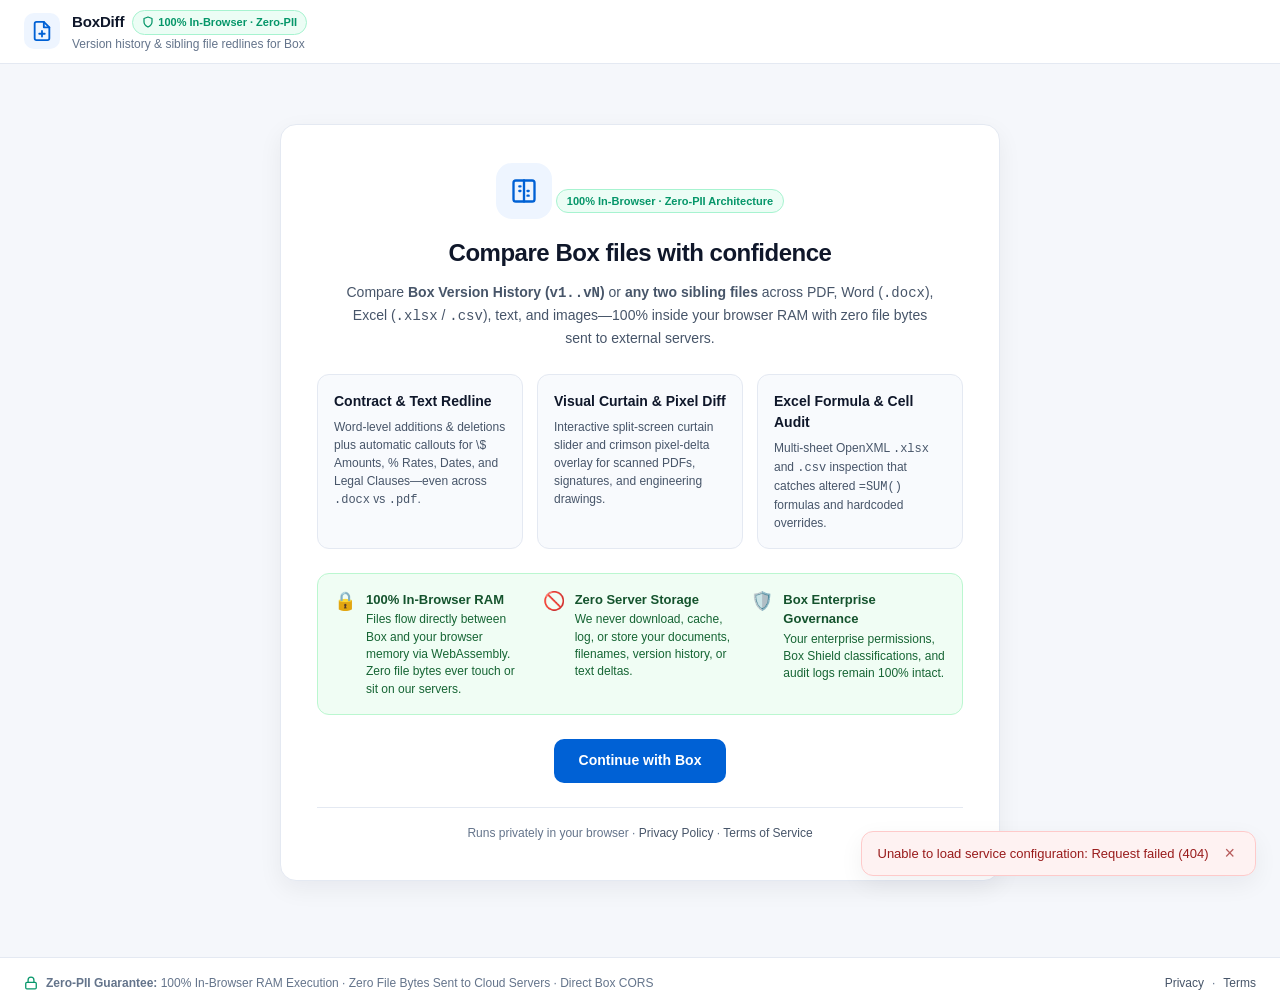
==== commit cd1c5cdc: "fix(core): bulletproof DOM helpers, polish Zero-PII footer, and bump asset cache busters to v7" ====
--- a/static/index.html
+++ b/static/index.html
@@ -3,25 +3,27 @@
 <head>
   <meta charset="UTF-8" />
   <meta name="viewport" content="width=device-width, initial-scale=1.0" />
-  <title>SafeShare for Box</title>
+  <title>BoxDiff for Box</title>
   <link rel="stylesheet" href="/static/css/styles.css?v=7" />
   <script defer src="/static/vendor/pdf-lib.min.js?v=7"></script>
   <script defer src="/static/vendor/pdf.min.js?v=7"></script>
-  <script defer src="/static/vendor/exifr.full.umd.js?v=7"></script>
   <script defer src="/static/vendor/jszip.min.js?v=7"></script>
+  <script type="module" src="/static/js/app.js?v=7"></script>
 </head>
 <body>
   <header class="topbar">
     <div class="brand-row">
       <div class="brand-icon" aria-hidden="true">
-        <svg width="20" height="20" viewBox="0 0 24 24" fill="none">
-          <path d="M12 2.75L4.75 5.75V11.5C4.75 16.25 7.84 20.58 12 21.75C16.16 20.58 19.25 16.25 19.25 11.5V5.75L12 2.75Z" stroke="currentColor" stroke-width="1.8" stroke-linejoin="round"/>
-          <path d="M8.75 12.25L11 14.5L15.5 9.75" stroke="currentColor" stroke-width="1.9" stroke-linecap="round" stroke-linejoin="round"/>
+        <svg width="22" height="22" viewBox="0 0 24 24" fill="none" stroke="currentColor" stroke-width="2" stroke-linecap="round" stroke-linejoin="round">
+          <path d="M14 2H6a2 2 0 0 0-2 2v16a2 2 0 0 0 2 2h12a2 2 0 0 0 2-2V8z"></path>
+          <polyline points="14 2 14 8 20 8"></polyline>
+          <line x1="12" y1="12" x2="12" y2="18"></line>
+          <line x1="9" y1="15" x2="15" y2="15"></line>
         </svg>
       </div>
       <div class="brand-text">
         <div class="brand-title-line">
-          <span class="brand-name">SafeShare</span>
+          <span class="brand-name">BoxDiff</span>
           <span class="privacy-pill" title="100% In-Browser: Files are streamed directly between Box and your browser's RAM via Box CORS. Zero file bytes are ever stored, cached, or analyzed on external servers.">
             <svg width="12" height="12" viewBox="0 0 24 24" fill="none" stroke="currentColor" stroke-width="2.5" stroke-linecap="round" stroke-linejoin="round" aria-hidden="true">
               <path d="M12 22s8-4 8-10V5l-8-3-8 3v7c0 6 8 10 8 10z"/>
@@ -29,44 +31,57 @@
             100% In-Browser &middot; Zero-PII
           </span>
         </div>
-        <div class="brand-sub" id="active-context-label">Clean &amp; share Box files safely</div>
-      </div>
-    </div>
-
-    <nav class="nav-tabs hidden" id="main-tabs" aria-label="Workspace navigation">
-      <button class="tab-btn active" id="btn-tab-scrub" type="button">Clean a File</button>
-      <button class="tab-btn" id="btn-tab-radar" type="button">Folder Sharing</button>
-      <button class="tab-btn" id="btn-tab-picker" type="button">Browse Box</button>
+        <div class="brand-sub" id="active-context-label">Version history &amp; sibling file redlines for Box</div>
+      </div>
+    </div>
+
+    <nav id="workspaceTabs" class="nav-tabs hidden" aria-label="Workspace Views">
+      <button id="tabCompare" type="button" class="tab-btn active">Compare &amp; Redline</button>
+      <button id="tabBrowse" type="button" class="tab-btn">Browse Box Folder</button>
     </nav>
 
     <div class="header-actions">
-      <button class="btn-link hidden" id="btn-switch-item" type="button">Switch file</button>
-      <span class="quota-pill hidden" id="quota-badge">Free Plan</span>
+      <span id="quotaBadge" class="quota-pill hidden">Free: 5/5 diffs left</span>
       <span id="userBadge" class="pill-user hidden">Box Connected</span>
-      <button class="btn btn-secondary hidden" id="btn-done-window" type="button">Done</button>
+      <a id="btnReturnBox" href="#" class="btn btn-secondary btn-sm hidden">Return to Box</a>
     </div>
   </header>
 
   <main class="container">
-    <div id="toast-banner" class="toast hidden" role="status">
-      <span id="toast-text"></span>
-      <button class="toast-dismiss" id="btn-toast-close" type="button" aria-label="Dismiss">&times;</button>
-    </div>
-
-    <!-- ================================================================= -->
-    <!-- SCREEN 0: WELCOME / STANDALONE SIGN-IN                            -->
-    <!-- ================================================================= -->
-    <section id="screen-connect" class="welcome-card">
+    <div id="statusBanner" class="status-banner hidden" role="status">
+      <span id="statusBannerText"></span>
+      <button id="statusBannerClose" type="button" class="banner-close" aria-label="Dismiss">&times;</button>
+    </div>
+
+    <!-- Standalone OAuth Connect Screen -->
+    <section id="connectScreen" class="welcome-card">
       <div class="welcome-icon" aria-hidden="true">
-        <svg width="32" height="32" viewBox="0 0 24 24" fill="none">
-          <path d="M12 2.75L4.75 5.75V11.5C4.75 16.25 7.84 20.58 12 21.75C16.16 20.58 19.25 16.25 19.25 11.5V5.75L12 2.75Z" stroke="currentColor" stroke-width="1.8" stroke-linejoin="round"/>
-          <path d="M8.75 12.25L11 14.5L15.5 9.75" stroke="currentColor" stroke-width="1.9" stroke-linecap="round" stroke-linejoin="round"/>
+        <svg width="28" height="28" viewBox="0 0 24 24" fill="none" stroke="currentColor" stroke-width="2" stroke-linecap="round" stroke-linejoin="round">
+          <rect x="3" y="3" width="18" height="18" rx="2" ry="2"></rect>
+          <line x1="12" y1="3" x2="12" y2="21"></line>
+          <path d="M8 8h1M8 12h1M15 12h1M15 16h1"></path>
         </svg>
       </div>
-      <h1 id="connect-heading">Share Box files with confidence</h1>
-      <p class="welcome-lead" id="connect-subtext">
-        Automatically remove hidden personal details (like GPS location and author names), black out sensitive info in seconds, and review who has access to your shared folders.
+      <span class="hero-badge">100% In-Browser &middot; Zero-PII Architecture</span>
+      <h1>Compare Box files with confidence</h1>
+      <p class="welcome-lead">
+        Compare <strong>Box Version History (<code>v1..vN</code>)</strong> or <strong>any two sibling files</strong> across
+        PDF, Word (<code>.docx</code>), Excel (<code>.xlsx</code> / <code>.csv</code>), text, and images—100% inside your browser RAM with zero file bytes sent to external servers.
       </p>
+      <div class="feature-grid">
+        <div class="feature-tile">
+          <h3>Contract &amp; Text Redline</h3>
+          <p>Word-level additions &amp; deletions plus automatic callouts for \$ Amounts, % Rates, Dates, and Legal Clauses—even across <code>.docx</code> vs <code>.pdf</code>.</p>
+        </div>
+        <div class="feature-tile">
+          <h3>Visual Curtain &amp; Pixel Diff</h3>
+          <p>Interactive split-screen curtain slider and crimson pixel-delta overlay for scanned PDFs, signatures, and engineering drawings.</p>
+        </div>
+        <div class="feature-tile">
+          <h3>Excel Formula &amp; Cell Audit</h3>
+          <p>Multi-sheet OpenXML <code>.xlsx</code> and <code>.csv</code> inspection that catches altered <code>=SUM()</code> formulas and hardcoded overrides.</p>
+        </div>
+      </div>
       <div class="trust-guarantee-card">
         <div class="trust-item">
           <span class="trust-icon" aria-hidden="true">🔒</span>
@@ -79,7 +94,7 @@
           <span class="trust-icon" aria-hidden="true">🚫</span>
           <div>
             <strong>Zero Server Storage</strong>
-            <p>We never download, cache, log, or store your documents, personal details, or unredacted copies.</p>
+            <p>We never download, cache, log, or store your documents, filenames, version history, or text deltas.</p>
           </div>
         </div>
         <div class="trust-item">
@@ -91,262 +106,245 @@
         </div>
       </div>
       <div class="welcome-actions">
-        <button class="btn btn-primary btn-lg" id="btn-oauth-connect" type="button">Continue with Box</button>
+        <button id="btnConnectBox" type="button" class="btn btn-primary btn-lg">Continue with Box</button>
       </div>
       <div class="welcome-footer">
-        Runs privately in your browser &middot; <a href="/privacy" target="_blank" rel="noopener">Privacy</a> &middot; <a href="/terms" target="_blank" rel="noopener">Terms</a>
+        Runs privately in your browser &middot;
+        <a href="/privacy" target="_blank" rel="noopener">Privacy Policy</a> &middot;
+        <a href="/terms" target="_blank" rel="noopener">Terms of Service</a>
       </div>
     </section>
 
-    <!-- ================================================================= -->
-    <!-- SCREEN 1: CLEAN & REDACT FILE                                     -->
-    <!-- ================================================================= -->
-    <section id="screen-scrub" class="hidden">
-      <div id="scrub-empty-prompt" class="welcome-card hidden">
-        <h2>Choose a file from Box</h2>
-        <p class="welcome-lead">Pick a PDF, image, or Word document to clean hidden details or black out sensitive text.</p>
-        <button class="btn btn-primary" id="btn-open-picker-from-scrub" type="button">Browse Box Files</button>
-      </div>
-
+    <!-- Main Comparison Workspace -->
+    <section id="compareWorkspace" class="workspace-section hidden">
       <div class="privacy-notice-strip">
         <span class="shield-dot" aria-hidden="true"></span>
-        <span><strong>Zero-PII Active:</strong> All metadata scrubbing and PII/PHI redaction execute entirely inside your browser RAM. Zero file bytes leave your device.</span>
-      </div>
-
-      <div id="scrub-workspace" class="scrub-layout hidden">
-        <!-- Main Document Preview Stage -->
-        <div class="preview-card">
-          <div class="preview-header">
-            <div class="file-title-group">
-              <span class="file-name" id="scrub-file-label">Document</span>
-              <span class="draw-tip" id="draw-helper-tip">Click highlighted items or drag anywhere to black out</span>
+        <span><strong>Zero-PII Active:</strong> Files are read and compared entirely within your browser RAM over direct Box HTTPS. Zero file bytes leave your machine or touch external servers.</span>
+      </div>
+
+      <div class="source-selector-card">
+        <div class="selector-col selector-left">
+          <label for="leftSelect" class="selector-label">
+            <span class="dot dot-left"></span> Baseline (Left &mdash; Prior Version or Reference File)
+          </label>
+          <select id="leftSelect" class="source-select"></select>
+          <div id="leftMetaInfo" class="selector-meta">Select baseline version or file</div>
+        </div>
+
+        <div class="selector-swap">
+          <button id="btnSwapSides" type="button" class="btn-icon" title="Swap Baseline and Target">
+            &#8646;
+          </button>
+        </div>
+
+        <div class="selector-col selector-right">
+          <label for="rightSelect" class="selector-label">
+            <span class="dot dot-right"></span> Target (Right &mdash; Current Version or Revised File)
+          </label>
+          <select id="rightSelect" class="source-select"></select>
+          <div id="rightMetaInfo" class="selector-meta">Select target version or file</div>
+        </div>
+
+        <div class="selector-actions">
+          <button id="btnRunDiff" type="button" class="btn btn-primary">Run Comparison</button>
+          <div class="export-row">
+            <button id="btnExportBoxPdf" type="button" class="btn btn-secondary btn-sm" disabled>
+              Save Report to Box
+            </button>
+            <button id="btnDownloadLocalPdf" type="button" class="btn btn-ghost btn-sm" disabled>
+              Download PDF
+            </button>
+          </div>
+        </div>
+      </div>
+
+      <div id="exportSuccessStrip" class="export-strip hidden">
+        <span id="exportSuccessText">Saved Redline_Report.pdf to Box!</span>
+        <button id="btnCopyReportLink" type="button" class="btn btn-ghost btn-sm">
+          Create &amp; Copy Shared Link
+        </button>
+      </div>
+
+      <div id="identicalNotice" class="identical-banner hidden">
+        <strong>Cryptographic Match (Identical SHA-1):</strong> Baseline and Target contain identical raw bytes.
+      </div>
+
+      <div id="emptyPromptCard" class="empty-prompt-card hidden">
+        <h3 id="emptyPromptTitle">Ready to Compare</h3>
+        <p id="emptyPromptBody">
+          Choose your <strong>Baseline (Left)</strong> and <strong>Target (Right)</strong> versions or sibling files above, then click <strong>Run Comparison</strong>.
+        </p>
+      </div>
+
+      <!-- Diff Mode Switcher + KPI Strip -->
+      <div id="diffToolbar" class="diff-toolbar hidden">
+        <div class="mode-pills" role="tablist">
+          <button id="modeBtnText" type="button" class="mode-pill active">Text &amp; Clause Redline</button>
+          <button id="modeBtnVisual" type="button" class="mode-pill">Visual Curtain &amp; Pixel Diff</button>
+          <button id="modeBtnSheet" type="button" class="mode-pill">Spreadsheet &amp; Formula Audit</button>
+        </div>
+        <div id="kpiSummaryStrip" class="kpi-strip"></div>
+      </div>
+
+      <!-- PANE 1: Text & Clause Redline -->
+      <div id="paneTextDiff" class="diff-pane hidden">
+        <div id="scannedPdfHint" class="hint-banner hidden">
+          No selectable text layer was found on one or more PDF pages. Switch to <strong>Visual Curtain &amp; Pixel Diff</strong> above to inspect scanned signatures, stamps, or image changes.
+        </div>
+
+        <div id="smartHighlightsBox" class="highlights-card hidden">
+          <div class="highlights-header">
+            <strong>Smart Financial, Rate, Date &amp; Legal Clause Highlights</strong>
+            <span id="highlightsCountBadge" class="pill-warn">0 key shifts</span>
+          </div>
+          <div id="smartHighlightsList" class="highlights-grid"></div>
+        </div>
+
+        <div class="subtoolbar">
+          <div class="btn-group">
+            <button id="btnTextUnified" type="button" class="sub-btn active">Unified Redline</button>
+            <button id="btnTextSplit" type="button" class="sub-btn">Side-by-Side</button>
+          </div>
+          <label class="checkbox-inline">
+            <input type="checkbox" id="chkChangesOnly" checked />
+            <span>Show changed sections only (&plusmn;3 context lines)</span>
+          </label>
+        </div>
+
+        <div id="textDiffContainer" class="redline-viewport"></div>
+      </div>
+
+      <!-- PANE 2: Visual Curtain & Pixel Diff -->
+      <div id="paneVisualDiff" class="diff-pane hidden">
+        <div class="subtoolbar visual-subtoolbar">
+          <div class="btn-group">
+            <button id="visModeCurtain" type="button" class="sub-btn active">Split Curtain Slider</button>
+            <button id="visModePixel" type="button" class="sub-btn">Crimson Pixel Delta</button>
+            <button id="visModeSide" type="button" class="sub-btn">Side-by-Side</button>
+          </div>
+
+          <div class="page-nav-group">
+            <button id="btnPrevPage" type="button" class="btn btn-ghost btn-sm">&larr; Prev</button>
+            <span id="pageIndicator" class="page-indicator">Page 1 / 1</span>
+            <button id="btnNextPage" type="button" class="btn btn-ghost btn-sm">Next &rarr;</button>
+          </div>
+
+          <div class="sensitivity-group">
+            <label for="pixelThresholdRange">Threshold:</label>
+            <input id="pixelThresholdRange" type="range" min="8" max="64" value="24" />
+            <span id="pixelThresholdLabel" class="mono-sm">24</span>
+          </div>
+
+          <span id="visualPageDeltaBadge" class="pill-delta">0.00% pixels changed</span>
+        </div>
+
+        <div id="pageDeltaStrip" class="page-delta-strip hidden"></div>
+
+        <div id="visualStage" class="visual-stage">
+          <!-- Mode 1: Interactive Split Curtain -->
+          <div id="curtainStage" class="curtain-wrapper">
+            <div class="curtain-slider-bar">
+              <span class="tag-left">Baseline (Left)</span>
+              <input id="curtainSlider" type="range" min="0" max="100" value="50" aria-label="Curtain split position" />
+              <span class="tag-right">Target (Right)</span>
             </div>
-
-            <div class="preview-controls">
-              <div class="draw-actions hidden" id="manual-box-controls">
-                <button class="btn btn-ghost btn-sm" id="btn-undo-box" type="button">Undo</button>
-                <button class="btn btn-ghost btn-sm" id="btn-clear-boxes" type="button">Clear drawn</button>
+            <div id="curtainViewport" class="curtain-viewport">
+              <canvas id="curtainRightCanvas" class="vis-canvas"></canvas>
+              <div id="curtainLeftClip" class="curtain-left-clip">
+                <canvas id="curtainLeftCanvas" class="vis-canvas"></canvas>
               </div>
-              <div class="page-stepper hidden" id="page-stepper">
-                <button class="stepper-btn" id="btn-prev-page" type="button" aria-label="Previous page">&lsaquo;</button>
-                <span id="page-indicator" class="stepper-label">1 / 1</span>
-                <button class="stepper-btn" id="btn-next-page" type="button" aria-label="Next page">&rsaquo;</button>
+              <div id="curtainDivider" class="curtain-divider">
+                <div class="curtain-knob">&harr;</div>
               </div>
             </div>
           </div>
 
-          <div class="canvas-stage" id="canvas-stage">
-            <div class="canvas-wrapper" id="canvas-wrapper">
-              <canvas id="redactor-canvas"></canvas>
+          <!-- Mode 2: Crimson Pixel Overlay -->
+          <div id="pixelStage" class="pixel-wrapper hidden">
+            <canvas id="pixelDiffCanvas" class="vis-canvas"></canvas>
+          </div>
+
+          <!-- Mode 3: Side-by-Side -->
+          <div id="sideStage" class="side-wrapper hidden">
+            <div class="side-card">
+              <div class="side-caption tag-left">Baseline (Left)</div>
+              <canvas id="sideLeftCanvas" class="vis-canvas"></canvas>
             </div>
-
-            <!-- Friendly Word (.docx) Card instead of raw blank canvas -->
-            <div id="docx-friendly-card" class="docx-card hidden">
-              <div class="docx-icon" aria-hidden="true">DOCX</div>
-              <h3>Ready to clean &amp; redact Word document</h3>
-              <p>
-                SafeShare automatically removes hidden author names, company properties, and reviewer comments—and replaces any PII or PHI items you select on the right with permanent solid blocks (<code>&#9608;&#9608;&#9608;&#9608;</code>) while keeping your Word formatting intact.
-              </p>
+            <div class="side-card">
+              <div class="side-caption tag-right">Target (Right)</div>
+              <canvas id="sideRightCanvas" class="vis-canvas"></canvas>
             </div>
           </div>
         </div>
-
-        <!-- Calm, Guided Right Sidebar -->
-        <aside class="inspector-column">
-          <!-- Step 1: File Header Properties -->
-          <div class="side-card">
-            <div class="step-row">
-              <span class="check-circle is-neutral" id="xray-badge-icon" aria-hidden="true">&bull;</span>
-              <div>
-                <div class="side-title" id="xray-title">File properties</div>
-                <div class="side-sub" id="xray-summary">Checking file header...</div>
-              </div>
-            </div>
-            <details class="quiet-details hidden" id="xray-details-wrap">
-              <summary id="xray-details-summary">Show hidden properties</summary>
-              <ul class="detail-list" id="xray-list"></ul>
-            </details>
-          </div>
-
-          <!-- Step 2: Pre-Identified Sensitive PII & PHI -->
-          <div class="side-card" id="pii-section-card">
-            <div class="side-header-between">
-              <span class="side-title">Detected PII &amp; PHI</span>
-              <span class="soft-pill" id="pii-count-badge">None found</span>
-            </div>
-
-            <div class="ocr-status-row hidden" id="ocr-progress-row">
-              <span class="ocr-pulse-dot" aria-hidden="true"></span>
-              <span id="ocr-progress-text">Scanning image text for PII &amp; PHI...</span>
-            </div>
-
-            <div class="pii-bulk-bar hidden" id="pii-bulk-bar">
-              <button class="btn btn-primary btn-sm pii-bulk-main" id="btn-blackout-all" type="button">
-                Black Out All
-              </button>
-              <button class="btn btn-ghost btn-sm" id="btn-unselect-all" type="button">
-                Reset
-              </button>
-            </div>
-
-            <div class="pii-cat-pills hidden" id="pii-category-pills">
-              <button class="cat-pill active" data-cat="all" type="button">All</button>
-              <button class="cat-pill" data-cat="phi" type="button">PHI / Medical</button>
-              <button class="cat-pill" data-cat="pii" type="button">Personal</button>
-              <button class="cat-pill" data-cat="financial" type="button">Financial</button>
-            </div>
-
-            <div class="pii-list" id="pii-checklist"></div>
-          </div>
-
-          <!-- Step 3: Save to Box -->
-          <div class="side-card save-card">
-            <div class="save-mode-toggle" role="radiogroup" aria-label="How to save to Box">
-              <button class="save-mode-btn active" id="btn-mode-new-copy" data-mode="new_copy" type="button">
-                Save as new copy
-              </button>
-              <button class="save-mode-btn" id="btn-mode-overwrite" data-mode="overwrite" type="button">
-                Replace original
-              </button>
-            </div>
-
-            <div id="filename-field-wrap">
-              <label class="field-label" for="inp-output-stem">New file name</label>
-              <div class="filename-group">
-                <input type="text" id="inp-output-stem" class="filename-input" placeholder="Document_Clean" />
-                <span id="lbl-output-ext" class="filename-ext">.pdf</span>
-              </div>
-
-              <button class="name-suggestion hidden" id="btn-anonymize-name" type="button">
-                File name has personal info &mdash; click for generic name
-              </button>
-            </div>
-
-            <div class="cta-stack">
-              <button class="btn btn-primary btn-block" id="btn-save-only" type="button">
-                Save New Copy to Box
-              </button>
-              <button class="btn btn-secondary btn-block" id="btn-save-and-link" type="button">
-                Save Copy &amp; Copy Link
-              </button>
-            </div>
-
-            <p class="reassure-note" id="save-mode-note">
-              Saves a new clean file. Original stays untouched.
-            </p>
-
-            <!-- Inline Error / Quota Feedback right next to the Save button -->
-            <div id="save-error-box" class="error-box hidden" role="alert"></div>
-
-            <!-- Celebratory Inline Confirmation after Save -->
-            <div id="save-success-box" class="success-box hidden">
-              <div class="success-title" id="save-success-title">Saved to Box!</div>
-              <p class="success-sub hidden" id="save-success-sub"></p>
-              <div class="success-actions">
-                <button class="btn btn-secondary btn-sm" id="btn-open-saved-file" type="button">View Saved File</button>
-                <button class="btn btn-secondary btn-sm hidden" id="btn-copy-saved-link" type="button">Copy Link</button>
-                <button class="btn btn-primary btn-sm" id="btn-done-after-save" type="button">Done</button>
-              </div>
-            </div>
-          </div>
-        </aside>
+      </div>
+
+      <!-- PANE 3: Spreadsheet Multi-Sheet Cell & Formula Audit -->
+      <div id="paneSheetDiff" class="diff-pane hidden">
+        <div id="formulaOverrideAlert" class="override-alert hidden"></div>
+
+        <div id="sheetTabsBar" class="sheet-tabs-bar"></div>
+
+        <div class="subtoolbar">
+          <div class="btn-group">
+            <button id="sheetFilterAll" type="button" class="sub-btn active">All Changes</button>
+            <button id="sheetFilterFormulas" type="button" class="sub-btn">Formula Edits</button>
+            <button id="sheetFilterOverrides" type="button" class="sub-btn">Hardcoded Overrides</button>
+            <button id="sheetFilterValues" type="button" class="sub-btn">Value Changes</button>
+          </div>
+          <input
+            id="sheetSearchInput"
+            type="search"
+            class="search-input"
+            placeholder="Filter cell (e.g. B14, SUM, Revenue)..."
+          />
+        </div>
+
+        <div class="table-scroll">
+          <table class="sheet-diff-table">
+            <thead>
+              <tr>
+                <th>Cell</th>
+                <th>Change Type</th>
+                <th>Baseline (Left)</th>
+                <th>Target (Right)</th>
+                <th>Numeric &Delta;</th>
+              </tr>
+            </thead>
+            <tbody id="sheetDiffTableBody"></tbody>
+          </table>
+        </div>
       </div>
     </section>
 
-    <!-- ================================================================= -->
-    <!-- SCREEN 2: FOLDER SHARING SUMMARY (SHARERADAR)                     -->
-    <!-- ================================================================= -->
-    <section id="screen-radar" class="hidden">
-      <div class="privacy-notice-strip">
-        <span class="shield-dot" aria-hidden="true"></span>
-        <span><strong>Zero-PII Active:</strong> ShareRadar reads folder link metadata only. Zero file contents are ever downloaded or inspected.</span>
-      </div>
-
-      <div class="section-topbar">
+    <!-- Box Folder Browser Workspace -->
+    <section id="browseWorkspace" class="workspace-section hidden">
+      <div class="browser-header-card">
         <div>
-          <h2 class="section-heading" id="radar-folder-heading">Folder Sharing Summary</h2>
-          <p class="section-sub" id="kpi-scan-progress">Checking shared links and outside guests...</p>
-        </div>
-        <div class="section-actions">
-          <button class="btn btn-ghost" id="btn-rescan-radar" type="button">Refresh</button>
-          <button class="btn btn-secondary" id="btn-save-radar-csv" type="button">Save CSV Report to Box</button>
-        </div>
-      </div>
-
-      <div class="kpi-grid">
-        <div class="kpi-card">
-          <div class="kpi-label">Public Links</div>
-          <div class="kpi-value" id="kpi-open-links">0</div>
-          <div class="kpi-sub" id="kpi-open-sub">Anyone with the link can open</div>
-        </div>
-        <div class="kpi-card">
-          <div class="kpi-label">Total Views</div>
-          <div class="kpi-value" id="kpi-total-opens">0</div>
-          <div class="kpi-sub" id="kpi-delta-opens">Times shared links were opened</div>
-        </div>
-        <div class="kpi-card">
-          <div class="kpi-label">Total Downloads</div>
-          <div class="kpi-value" id="kpi-total-downloads">0</div>
-          <div class="kpi-sub" id="kpi-delta-downloads">Times shared files were downloaded</div>
-        </div>
-        <div class="kpi-card">
-          <div class="kpi-label">Outside Guests</div>
-          <div class="kpi-value" id="kpi-external-guests">0</div>
-          <div class="kpi-sub">Collaborators outside your domain</div>
-        </div>
-      </div>
-
-      <div class="radar-toolbar">
-        <div class="filter-pills" role="tablist">
-          <button class="filter-pill active" data-filter="all" type="button">All shared items</button>
-          <button class="filter-pill" data-filter="open_links" type="button">Public links</button>
-          <button class="filter-pill" data-filter="high_traffic" type="button">Viewed or downloaded</button>
-          <button class="filter-pill" data-filter="guests" type="button">Outside guests</button>
-        </div>
-
-        <div class="bulk-actions">
-          <button class="btn btn-secondary btn-sm" id="btn-bulk-expire30" type="button">Set 30-Day Expiry</button>
-          <button class="btn btn-secondary btn-sm" id="btn-bulk-viewonly" type="button">Disable Downloads</button>
-          <button class="btn btn-danger-soft btn-sm" id="btn-bulk-revoke" type="button">Turn Off Selected</button>
-        </div>
-      </div>
-
-      <div class="table-card">
-        <table class="clean-table">
+          <h2 id="folderTitle" class="folder-title">All Files</h2>
+          <p class="muted-sm">
+            Pick any file's <strong>Version History</strong>, or assign <strong>Set Baseline (Left)</strong> and <strong>Set Target (Right)</strong> across two files.
+          </p>
+        </div>
+        <div class="browser-nav-btns">
+          <button id="btnUpFolder" type="button" class="btn btn-ghost btn-sm">&uarr; Parent Folder</button>
+          <button id="btnRootFolder" type="button" class="btn btn-ghost btn-sm">Root (All Files)</button>
+        </div>
+      </div>
+
+      <div class="table-scroll">
+        <table class="folder-table">
           <thead>
             <tr>
-              <th style="width: 38px;"><input type="checkbox" id="chk-radar-all" aria-label="Select all" /></th>
-              <th>File or Folder</th>
-              <th>Who Has Access</th>
-              <th>Views &amp; Downloads</th>
-              <th>Expiration</th>
-              <th>Status</th>
+              <th>Name</th>
+              <th>Type</th>
+              <th>Size</th>
+              <th>Modified</th>
+              <th>Compare Actions</th>
             </tr>
           </thead>
-          <tbody id="radar-tbody">
-            <tr>
-              <td colspan="6" class="empty-cell">Scanning folder sharing settings...</td>
-            </tr>
-          </tbody>
+          <tbody id="folderTableBody"></tbody>
         </table>
       </div>
-    </section>
-
-    <!-- ================================================================= -->
-    <!-- SCREEN 3: SIMPLE BOX FILE & FOLDER PICKER                         -->
-    <!-- ================================================================= -->
-    <section id="screen-picker" class="picker-card hidden">
-      <div class="picker-header">
-        <div>
-          <h2 class="section-heading" id="picker-folder-title">All Files</h2>
-          <p class="section-sub">Choose a file to clean &amp; redact, or check sharing on any folder.</p>
-        </div>
-        <div class="section-actions">
-          <button class="btn btn-ghost" id="btn-picker-up" type="button">&larr; Back</button>
-          <button class="btn btn-secondary" id="btn-audit-current-folder" type="button">Check Sharing on This Folder</button>
-        </div>
-      </div>
-      <div class="picker-list" id="picker-list"></div>
     </section>
   </main>
 
@@ -363,7 +361,5 @@
       <a href="/terms" target="_blank" rel="noopener">Terms</a>
     </div>
   </footer>
-
-  <script type="module" src="/static/js/app.js?v=7"></script>
 </body>
 </html>
--- a/static/css/styles.css
+++ b/static/css/styles.css
@@ -24,6 +24,17 @@
   --radius-lg: 16px;
   --shadow-sm: 0 1px 3px rgba(15, 23, 42, 0.04), 0 1px 2px rgba(15, 23, 42, 0.02);
   --shadow-md: 0 8px 24px rgba(15, 23, 42, 0.06);
+  --shadow-lg: 0 12px 32px rgba(15, 23, 42, 0.08);
+  --font-sans: -apple-system, BlinkMacSystemFont, "Inter", "Segoe UI", Roboto, sans-serif;
+  --font-mono: "JetBrains Mono", ui-monospace, SFMono-Regular, Menlo, Consolas, monospace;
+
+  /* Redline Tokens in Daylight */
+  --del-bg: #fef2f2;
+  --del-tok: #fecaca;
+  --del-text: #991b1b;
+  --add-bg: #f0fdf4;
+  --add-tok: #bbf7d0;
+  --add-text: #166534;
 }
 
 * {
@@ -37,7 +48,7 @@
   flex-direction: column;
   background: var(--bg);
   color: var(--text);
-  font-family: -apple-system, BlinkMacSystemFont, "Inter", "Segoe UI", Roboto, sans-serif;
+  font-family: var(--font-sans);
   font-size: 14px;
   line-height: 1.5;
   -webkit-font-smoothing: antialiased;
@@ -51,7 +62,7 @@
 .topbar {
   background: var(--surface);
   border-bottom: 1px solid var(--border);
-  padding: 10px 22px;
+  padding: 10px 24px;
   min-height: 58px;
   display: flex;
   flex-wrap: wrap;
@@ -63,24 +74,26 @@
   z-index: 30;
 }
 
+.brand-cluster,
 .brand-row {
   display: flex;
   align-items: center;
-  gap: 11px;
-}
-
+  gap: 12px;
+}
+
+.brand-logo,
 .brand-icon {
   width: 36px;
   height: 36px;
   border-radius: 10px;
   background: var(--primary-soft);
   color: var(--primary);
-  display: flex;
-  align-items: center;
-  justify-content: center;
+  display: grid;
+  place-items: center;
   flex-shrink: 0;
 }
 
+.brand-title-row,
 .brand-title-line {
   display: flex;
   align-items: center;
@@ -91,9 +104,11 @@
   font-weight: 700;
   font-size: 15px;
   letter-spacing: -0.01em;
-}
-
-.privacy-pill {
+  color: var(--text);
+}
+
+.privacy-pill,
+.badge-safe {
   font-size: 11px;
   font-weight: 600;
   color: var(--safe);
@@ -116,7 +131,7 @@
   border-radius: var(--radius-sm);
   color: #166534;
   font-size: 12px;
-  margin-bottom: 16px;
+  margin-bottom: 14px;
 }
 
 .shield-dot {
@@ -176,20 +191,23 @@
 .brand-sub {
   color: var(--muted);
   font-size: 12px;
-  max-width: 380px;
+  max-width: 420px;
   white-space: nowrap;
   overflow: hidden;
   text-overflow: ellipsis;
 }
 
+/* Nav Tabs */
 .nav-tabs {
   display: flex;
   gap: 4px;
   background: var(--bg);
   padding: 4px;
   border-radius: 10px;
-}
-
+  border: 1px solid var(--border);
+}
+
+.nav-tab,
 .tab-btn {
   border: none;
   background: transparent;
@@ -200,41 +218,31 @@
   border-radius: 7px;
   cursor: pointer;
   transition: all 0.15s ease;
-}
-
+  font-family: var(--font-sans);
+}
+
+.nav-tab:hover,
 .tab-btn:hover {
   color: var(--text);
 }
 
+.nav-tab.active,
 .tab-btn.active {
   background: var(--surface);
   color: var(--primary);
   box-shadow: var(--shadow-sm);
 }
 
+/* Header Right Actions */
+.topbar-right,
 .header-actions {
   display: flex;
   align-items: center;
   gap: 10px;
 }
 
-.btn-link {
-  background: none;
-  border: none;
-  color: var(--text-secondary);
-  font-size: 13px;
-  font-weight: 500;
-  cursor: pointer;
-  padding: 4px 8px;
-  border-radius: 6px;
-}
-
-.btn-link:hover {
-  color: var(--primary);
-  background: var(--primary-soft);
-}
-
-.quota-pill {
+.quota-pill,
+.pill-quota {
   font-size: 12px;
   font-weight: 500;
   color: var(--text-secondary);
@@ -272,10 +280,12 @@
   border: 1px solid transparent;
   transition: all 0.15s ease;
   text-decoration: none;
+  font-family: var(--font-sans);
+  line-height: 1.4;
 }
 
 .btn:disabled {
-  opacity: 0.48;
+  opacity: 0.45;
   cursor: not-allowed;
 }
 
@@ -308,6 +318,7 @@
 .btn-ghost:hover:not(:disabled) {
   background: var(--surface);
   color: var(--text);
+  border-color: var(--border-strong);
 }
 
 .btn-danger-soft {
@@ -321,7 +332,7 @@
 }
 
 .btn-sm {
-  padding: 6px 11px;
+  padding: 5px 11px;
   font-size: 12px;
   border-radius: 7px;
 }
@@ -334,24 +345,47 @@
 
 .btn-block {
   width: 100%;
-  padding: 10px 16px;
-}
-
-/* Container & Toast */
-.container {
+}
+
+.btn-icon {
+  width: 36px;
+  height: 36px;
+  padding: 0;
+  display: grid;
+  place-items: center;
+  font-size: 16px;
+  border-radius: 50%;
+  border: 1px solid var(--border);
+  background: var(--surface);
+  color: var(--text-secondary);
+  cursor: pointer;
+  transition: all 0.15s ease;
+}
+
+.btn-icon:hover {
+  background: var(--primary-soft);
+  color: var(--primary);
+  border-color: #bfdbfe;
+}
+
+/* Shell / Container */
+.container,
+.app-shell {
   max-width: 1220px;
+  width: 100%;
   margin: 0 auto;
-  padding: 20px 22px 36px;
-  width: 100%;
+  padding: 20px 24px 36px;
   flex: 1;
 }
 
+/* Floating Status Banner / Toast */
+.status-banner,
 .toast {
   position: fixed;
-  right: 22px;
-  bottom: 22px;
+  right: 24px;
+  bottom: 24px;
   z-index: 1000;
-  max-width: 420px;
+  max-width: 440px;
   padding: 12px 16px;
   border-radius: var(--radius-md);
   display: flex;
@@ -363,26 +397,49 @@
   background: var(--surface);
   border: 1px solid var(--border-strong);
   box-shadow: var(--shadow-md);
-}
-
+  animation: slideIn 0.2s ease-out;
+}
+
+@keyframes slideIn {
+  from {
+    transform: translateY(12px);
+    opacity: 0;
+  }
+  to {
+    transform: translateY(0);
+    opacity: 1;
+  }
+}
+
+.status-banner.info,
 .toast-info {
   background: var(--primary-soft);
   border-color: #bfdbfe;
   color: #1e40af;
 }
 
+.status-banner.success,
 .toast-success {
   background: var(--safe-soft);
   border-color: var(--safe-border);
   color: #065f46;
 }
 
+.status-banner.error,
 .toast-error {
   background: var(--danger-soft);
   border-color: var(--danger-border);
   color: #991b1b;
 }
 
+.status-banner.warn,
+.toast-warn {
+  background: var(--amber-soft);
+  border-color: var(--amber-border);
+  color: #92400e;
+}
+
+.banner-close,
 .toast-dismiss {
   background: none;
   border: none;
@@ -391,18 +448,32 @@
   color: currentColor;
   opacity: 0.7;
   cursor: pointer;
-}
-
-/* Welcome / Connect Card */
-.welcome-card {
-  max-width: 520px;
-  margin: 48px auto;
+  padding: 0 4px;
+}
+
+.banner-close:hover,
+.toast-dismiss:hover {
+  opacity: 1;
+}
+
+/* Welcome / Connect Screen */
+.welcome-card,
+.hero-card {
+  max-width: 720px;
+  margin: 40px auto;
   background: var(--surface);
   border: 1px solid var(--border);
   border-radius: var(--radius-lg);
-  padding: 36px 32px;
+  padding: 38px 36px;
   text-align: center;
   box-shadow: var(--shadow-md);
+}
+
+.welcome-icon,
+.hero-badge {
+  display: inline-flex;
+  align-items: center;
+  justify-content: center;
 }
 
 .welcome-icon {
@@ -412,859 +483,925 @@
   border-radius: 16px;
   background: var(--primary-soft);
   color: var(--primary);
-  display: flex;
-  align-items: center;
-  justify-content: center;
+}
+
+.hero-badge {
+  font-size: 11px;
+  font-weight: 600;
+  color: var(--safe);
+  background: var(--safe-soft);
+  border: 1px solid var(--safe-border);
+  padding: 3px 10px;
+  border-radius: 999px;
+  margin-bottom: 14px;
 }
 
 .welcome-card h1,
-.welcome-card h2 {
+.hero-card h1 {
   margin: 0 0 10px;
-  font-size: 22px;
+  font-size: 24px;
+  font-weight: 700;
   letter-spacing: -0.02em;
-}
-
-.welcome-lead {
+  color: var(--text);
+}
+
+.welcome-lead,
+.hero-lead {
   margin: 0 auto 24px;
   color: var(--text-secondary);
   font-size: 14px;
   line-height: 1.6;
-}
-
-.welcome-actions {
+  max-width: 600px;
+}
+
+.feature-grid {
+  display: grid;
+  grid-template-columns: repeat(3, 1fr);
+  gap: 14px;
+  margin: 24px 0;
+  text-align: left;
+}
+
+@media (max-width: 768px) {
+  .feature-grid {
+    grid-template-columns: 1fr;
+  }
+}
+
+.feature-tile {
+  background: var(--surface-subtle);
+  border: 1px solid var(--border);
+  border-radius: var(--radius-md);
+  padding: 16px;
+}
+
+.feature-tile h3 {
+  margin: 0 0 6px;
+  font-size: 14px;
+  font-weight: 600;
+  color: var(--text);
+}
+
+.feature-tile p {
+  margin: 0;
+  font-size: 12px;
+  color: var(--text-secondary);
+  line-height: 1.5;
+}
+
+.welcome-actions,
+.hero-actions {
   display: flex;
   justify-content: center;
-}
-
-.welcome-footer {
-  margin-top: 22px;
+  margin-top: 24px;
+}
+
+.welcome-footer,
+.legal-links {
+  margin-top: 24px;
   padding-top: 16px;
   border-top: 1px solid var(--border);
   font-size: 12px;
   color: var(--muted);
 }
 
-.welcome-footer a {
+.welcome-footer a,
+.legal-links a {
   color: var(--text-secondary);
   text-decoration: none;
 }
 
-.welcome-footer a:hover {
+.welcome-footer a:hover,
+.legal-links a:hover {
   color: var(--primary);
 }
 
-/* File Clean & Redact Studio Layout */
-.scrub-layout {
+/* Comparison Workspace */
+.workspace-section {
+  display: flex;
+  flex-direction: column;
+  gap: 16px;
+}
+
+/* Source Selector Card */
+.source-selector-card {
   display: grid;
-  grid-template-columns: 1fr 340px;
-  gap: 20px;
-  align-items: start;
-}
-
-@media (max-width: 920px) {
-  .scrub-layout {
+  grid-template-columns: 1fr auto 1fr auto;
+  align-items: center;
+  gap: 16px;
+  background: var(--surface);
+  border: 1px solid var(--border);
+  border-radius: var(--radius-lg);
+  padding: 22px 24px;
+  box-shadow: var(--shadow-sm);
+}
+
+@media (max-width: 960px) {
+  .source-selector-card {
     grid-template-columns: 1fr;
   }
-}
-
-.preview-card {
-  background: var(--surface);
-  border: 1px solid var(--border);
+  .selector-swap {
+    display: flex;
+    justify-content: center;
+  }
+}
+
+.selector-col {
+  display: flex;
+  flex-direction: column;
+  gap: 6px;
+}
+
+.selector-label {
+  font-size: 12px;
+  font-weight: 600;
+  text-transform: uppercase;
+  letter-spacing: 0.03em;
+  color: var(--text-secondary);
+  display: flex;
+  align-items: center;
+  gap: 7px;
+}
+
+.dot {
+  width: 8px;
+  height: 8px;
+  border-radius: 50%;
+  display: inline-block;
+}
+
+.dot-left {
+  background: #64748b;
+}
+
+.dot-right {
+  background: var(--primary);
+}
+
+.source-select {
+  width: 100%;
+  padding: 10px 12px;
+  border-radius: 8px;
+  background: var(--surface);
+  color: var(--text);
+  border: 1px solid var(--border-strong);
+  font-size: 13px;
+  font-weight: 500;
+  font-family: var(--font-sans);
+  transition: all 0.15s ease;
+}
+
+.source-select:focus {
+  border-color: var(--primary);
+  box-shadow: 0 0 0 3px rgba(0, 97, 213, 0.12);
+  outline: none;
+}
+
+.selector-meta {
+  font-size: 12px;
+  color: var(--muted);
+  font-family: var(--font-mono);
+  overflow: hidden;
+  text-overflow: ellipsis;
+  white-space: nowrap;
+}
+
+.selector-swap {
+  display: flex;
+  align-items: center;
+  justify-content: center;
+  padding-top: 14px;
+}
+
+.selector-actions {
+  display: flex;
+  flex-direction: column;
+  gap: 8px;
+  min-width: 190px;
+}
+
+.export-row {
+  display: flex;
+  gap: 6px;
+}
+
+/* Strips & Notices */
+.export-strip {
+  display: flex;
+  align-items: center;
+  justify-content: space-between;
+  padding: 12px 18px;
+  border-radius: var(--radius-md);
+  background: var(--safe-soft);
+  border: 1px solid var(--safe-border);
+  color: #065f46;
+  font-size: 13px;
+  font-weight: 500;
+}
+
+.identical-banner {
+  padding: 12px 18px;
+  border-radius: var(--radius-md);
+  background: var(--safe-soft);
+  border: 1px solid var(--safe-border);
+  color: #065f46;
+  font-size: 13px;
+  font-weight: 500;
+}
+
+.empty-prompt-card {
+  padding: 44px 24px;
+  text-align: center;
   border-radius: var(--radius-lg);
+  background: var(--surface);
+  border: 2px dashed var(--border);
+  color: var(--text-secondary);
+}
+
+.empty-prompt-card h3 {
+  margin: 0 0 8px;
+  color: var(--text);
+  font-size: 18px;
+  font-weight: 600;
+}
+
+.empty-prompt-card p {
+  margin: 0;
+  color: var(--text-secondary);
+  font-size: 14px;
+}
+
+/* Diff Toolbar & KPIs */
+.diff-toolbar {
+  display: flex;
+  flex-wrap: wrap;
+  align-items: center;
+  justify-content: space-between;
+  gap: 12px;
+  padding: 12px 18px;
+  border-radius: var(--radius-md);
+  background: var(--surface);
+  border: 1px solid var(--border);
   box-shadow: var(--shadow-sm);
-  overflow: hidden;
-}
-
-.preview-header {
-  padding: 12px 18px;
-  border-bottom: 1px solid var(--border);
+}
+
+.mode-pills {
   display: flex;
   flex-wrap: wrap;
+  gap: 4px;
+  background: var(--bg);
+  padding: 4px;
+  border-radius: 10px;
+  border: 1px solid var(--border);
+}
+
+.mode-pill {
+  padding: 6px 14px;
+  border-radius: 7px;
+  border: none;
+  background: transparent;
+  color: var(--text-secondary);
+  font-size: 13px;
+  font-weight: 600;
+  cursor: pointer;
+  transition: all 0.15s ease;
+  font-family: var(--font-sans);
+}
+
+.mode-pill:hover {
+  color: var(--text);
+}
+
+.mode-pill.active {
+  background: var(--surface);
+  color: var(--primary);
+  box-shadow: var(--shadow-sm);
+}
+
+.mode-pill:disabled {
+  opacity: 0.4;
+  cursor: not-allowed;
+}
+
+.kpi-strip {
+  display: flex;
+  flex-wrap: wrap;
+  gap: 8px;
+}
+
+.kpi-chip {
+  padding: 4px 12px;
+  border-radius: 999px;
+  font-size: 12px;
+  font-weight: 600;
+  font-family: var(--font-mono);
+  background: var(--surface-subtle);
+  border: 1px solid var(--border);
+}
+
+.kpi-add {
+  background: var(--safe-soft);
+  color: var(--safe);
+  border-color: var(--safe-border);
+}
+
+.kpi-del {
+  background: var(--danger-soft);
+  color: var(--danger);
+  border-color: var(--danger-border);
+}
+
+.kpi-mod {
+  background: var(--amber-soft);
+  color: var(--amber);
+  border-color: var(--amber-border);
+}
+
+/* Smart Highlights Card */
+.highlights-card {
+  padding: 14px 18px;
+  border-radius: var(--radius-md);
+  background: #fffdf5;
+  border: 1px solid var(--amber-border);
+  margin-bottom: 14px;
+}
+
+.highlights-header {
+  display: flex;
   align-items: center;
   justify-content: space-between;
-  gap: 10px;
-}
-
-.file-title-group {
+  margin-bottom: 10px;
+  font-size: 13px;
+  font-weight: 600;
+  color: #78350f;
+}
+
+.pill-warn {
+  font-size: 11px;
+  font-weight: 700;
+  color: var(--amber);
+  background: var(--amber-soft);
+  border: 1px solid var(--amber-border);
+  padding: 2px 10px;
+  border-radius: 999px;
+}
+
+.highlights-grid {
+  display: grid;
+  grid-template-columns: repeat(auto-fill, minmax(280px, 1fr));
+  gap: 8px;
+}
+
+.highlight-item {
+  text-align: left;
+  padding: 10px 12px;
+  border-radius: 8px;
+  background: var(--surface);
+  border: 1px solid var(--border);
+  color: var(--text);
+  cursor: pointer;
+  transition: all 0.15s ease;
+  box-shadow: 0 1px 2px rgba(15, 23, 42, 0.03);
+}
+
+.highlight-item:hover {
+  border-color: var(--amber);
+  box-shadow: var(--shadow-sm);
+  transform: translateY(-1px);
+}
+
+.hl-top {
+  display: flex;
+  justify-content: space-between;
+  font-size: 11px;
+  color: var(--amber);
+  font-weight: 700;
+  text-transform: uppercase;
+  letter-spacing: 0.03em;
+  margin-bottom: 4px;
+}
+
+.hl-delta {
+  font-family: var(--font-mono);
+  font-size: 12px;
+  word-break: break-word;
+  color: var(--text);
+}
+
+/* Subtoolbars */
+.subtoolbar {
   display: flex;
   flex-wrap: wrap;
   align-items: center;
-  gap: 10px;
-}
-
-.file-name {
-  font-weight: 600;
-  font-size: 14px;
-}
-
-.draw-tip {
-  font-size: 12px;
+  justify-content: space-between;
+  gap: 12px;
+  padding: 10px 16px;
+  background: var(--surface);
+  border: 1px solid var(--border);
+  border-radius: var(--radius-md);
+  margin-bottom: 12px;
+  box-shadow: var(--shadow-sm);
+}
+
+.btn-group {
+  display: inline-flex;
+  background: var(--bg);
+  padding: 3px;
+  border-radius: 8px;
+  border: 1px solid var(--border);
+}
+
+.sub-btn {
+  background: transparent;
+  border: none;
+  color: var(--text-secondary);
+  padding: 5px 12px;
+  border-radius: 6px;
+  font-size: 12px;
+  font-weight: 600;
+  cursor: pointer;
+  transition: all 0.15s ease;
+  font-family: var(--font-sans);
+}
+
+.sub-btn:hover {
+  color: var(--text);
+}
+
+.sub-btn.active {
+  background: var(--surface);
   color: var(--primary);
+  box-shadow: var(--shadow-sm);
+}
+
+.checkbox-inline {
+  display: inline-flex;
+  align-items: center;
+  gap: 7px;
+  font-size: 13px;
+  color: var(--text-secondary);
+  cursor: pointer;
+}
+
+.hint-banner,
+.override-alert {
+  padding: 12px 16px;
+  border-radius: var(--radius-md);
+  margin-bottom: 12px;
+  font-size: 13px;
+}
+
+.hint-banner {
   background: var(--primary-soft);
+  border: 1px solid #bfdbfe;
+  color: #1e40af;
+}
+
+.override-alert {
+  background: var(--danger-soft);
+  border: 1px solid var(--danger-border);
+  color: #991b1b;
+}
+
+/* Text Redline Viewport */
+.redline-viewport {
+  border-radius: var(--radius-md);
+  background: var(--surface);
+  border: 1px solid var(--border);
+  overflow-x: auto;
+  font-family: var(--font-mono);
+  font-size: 13px;
+  box-shadow: var(--shadow-sm);
+}
+
+.diff-table {
+  width: 100%;
+  border-collapse: collapse;
+}
+
+.diff-table td {
+  padding: 5px 10px;
+  vertical-align: top;
+  border-bottom: 1px solid #f1f5f9;
+  white-space: pre-wrap;
+  word-break: break-word;
+  color: var(--text);
+}
+
+.diff-ln {
+  width: 44px;
+  text-align: right;
+  color: #94a3b8;
+  user-select: none;
+  background: var(--surface-subtle);
+  border-right: 1px solid var(--border);
+  font-size: 11px;
+}
+
+.diff-sign {
+  width: 22px;
+  text-align: center;
+  user-select: none;
+  font-weight: 700;
+  color: #94a3b8;
+}
+
+.row-del {
+  background: var(--del-bg);
+  color: var(--del-text);
+}
+
+.row-add {
+  background: var(--add-bg);
+  color: var(--add-text);
+}
+
+.row-sep td {
+  background: var(--surface-subtle);
+  color: var(--muted);
+  text-align: center;
+  font-size: 11px;
+  padding: 6px;
+  border-top: 1px dashed var(--border);
+  border-bottom: 1px dashed var(--border);
+}
+
+.tok-del {
+  background: var(--del-tok);
+  color: #7f1d1d;
+  text-decoration: line-through;
+  border-radius: 3px;
+  padding: 1px 4px;
+  font-weight: 600;
+}
+
+.tok-ins {
+  background: var(--add-tok);
+  color: #14532d;
+  text-decoration: none;
+  border-radius: 3px;
+  padding: 1px 4px;
+  font-weight: 600;
+}
+
+.flash-target {
+  outline: 2px solid var(--amber);
+  background: #fef9c3 !important;
+}
+
+/* Visual Diff Stage */
+.page-nav-group,
+.sensitivity-group {
+  display: inline-flex;
+  align-items: center;
+  gap: 8px;
+  font-size: 13px;
+  color: var(--text-secondary);
+}
+
+.page-indicator,
+.mono-sm {
+  font-family: var(--font-mono);
+  font-size: 12px;
+}
+
+.pill-delta {
+  font-size: 11px;
+  font-weight: 600;
+  color: var(--text-secondary);
+  background: var(--bg);
+  border: 1px solid var(--border);
+  padding: 3px 9px;
+  border-radius: 999px;
+  font-family: var(--font-mono);
+}
+
+.page-delta-strip {
+  display: flex;
+  flex-wrap: wrap;
+  gap: 6px;
+  margin-bottom: 12px;
+}
+
+.page-pill {
+  padding: 4px 10px;
+  border-radius: 6px;
+  border: 1px solid var(--border);
+  background: var(--surface);
+  color: var(--text-secondary);
+  font-family: var(--font-mono);
+  font-size: 12px;
+  cursor: pointer;
+  transition: all 0.15s ease;
+}
+
+.page-pill:hover {
+  border-color: var(--border-strong);
+  color: var(--text);
+}
+
+.page-pill.changed {
+  border-color: var(--danger-border);
+  color: var(--danger);
+  background: var(--danger-soft);
+}
+
+.page-pill.active {
+  outline: 2px solid var(--primary);
+  border-color: var(--primary);
+}
+
+.visual-stage {
+  padding: 24px;
+  border-radius: var(--radius-lg);
+  background: #f1f5f9;
+  border: 1px solid var(--border);
+  overflow: auto;
+  box-shadow: inset 0 1px 3px rgba(15, 23, 42, 0.04);
+}
+
+.curtain-slider-bar {
+  display: flex;
+  align-items: center;
+  gap: 12px;
+  max-width: 580px;
+  margin: 0 auto 16px;
+}
+
+.curtain-slider-bar input[type="range"] {
+  flex: 1;
+}
+
+.tag-left {
+  color: var(--danger);
+  background: var(--danger-soft);
+  border: 1px solid var(--danger-border);
   padding: 3px 10px;
   border-radius: 999px;
-  font-weight: 500;
-}
-
-.preview-controls {
-  display: flex;
-  align-items: center;
-  gap: 10px;
-}
-
-.draw-actions {
-  display: flex;
-  gap: 6px;
-}
-
-.page-stepper {
-  display: inline-flex;
-  align-items: center;
-  background: var(--bg);
-  border: 1px solid var(--border);
-  border-radius: 8px;
-  padding: 2px;
-}
-
-.stepper-btn {
-  border: none;
-  background: transparent;
-  color: var(--text);
-  width: 28px;
-  height: 26px;
-  border-radius: 6px;
-  font-size: 16px;
-  cursor: pointer;
-}
-
-.stepper-btn:disabled {
-  opacity: 0.35;
-  cursor: default;
-}
-
-.stepper-btn:hover:not(:disabled) {
-  background: var(--surface);
-}
-
-.stepper-label {
-  font-size: 12px;
-  font-weight: 600;
-  padding: 0 8px;
-  color: var(--text-secondary);
-}
-
-.canvas-stage {
-  background: #eef2f7;
-  padding: 20px;
-  min-height: 440px;
-  max-height: 74vh;
-  overflow: auto;
-  display: flex;
-  justify-content: center;
-  align-items: flex-start;
-}
-
-.canvas-wrapper {
+  font-size: 11px;
+  font-weight: 600;
+}
+
+.tag-right {
+  color: var(--safe);
+  background: var(--safe-soft);
+  border: 1px solid var(--safe-border);
+  padding: 3px 10px;
+  border-radius: 999px;
+  font-size: 11px;
+  font-weight: 600;
+}
+
+.curtain-viewport {
   position: relative;
   display: inline-block;
+  margin: 0 auto;
+  max-width: 100%;
+  box-shadow: var(--shadow-md);
+  border: 1px solid var(--border);
+  border-radius: 8px;
+  user-select: none;
+  cursor: ew-resize;
   background: #ffffff;
-  border-radius: 4px;
-  box-shadow: 0 4px 20px rgba(15, 23, 42, 0.1);
-  cursor: crosshair;
-}
-
-.canvas-wrapper canvas {
+  overflow: hidden;
+}
+
+.curtain-wrapper,
+.pixel-wrapper {
+  text-align: center;
+}
+
+.vis-canvas {
   display: block;
   max-width: 100%;
   height: auto;
-}
-
-.docx-card {
-  max-width: 420px;
-  margin: 48px auto;
-  background: var(--surface);
-  border: 1px solid var(--border);
+  background: #ffffff;
+}
+
+.curtain-left-clip {
+  position: absolute;
+  inset: 0;
+  clip-path: inset(0 50% 0 0);
+  pointer-events: none;
+}
+
+.curtain-divider {
+  position: absolute;
+  top: 0;
+  bottom: 0;
+  left: 50%;
+  width: 2px;
+  background: var(--primary);
+  pointer-events: none;
+}
+
+.curtain-knob {
+  position: absolute;
+  top: 50%;
+  left: 50%;
+  transform: translate(-50%, -50%);
+  width: 32px;
+  height: 32px;
+  border-radius: 50%;
+  background: var(--primary);
+  color: #ffffff;
+  font-weight: 700;
+  display: grid;
+  place-items: center;
+  box-shadow: 0 2px 8px rgba(0, 97, 213, 0.35);
+}
+
+.side-wrapper {
+  display: grid;
+  grid-template-columns: 1fr 1fr;
+  gap: 16px;
+}
+
+@media (max-width: 900px) {
+  .side-wrapper {
+    grid-template-columns: 1fr;
+  }
+}
+
+.side-card {
+  background: var(--surface);
+  padding: 14px;
   border-radius: var(--radius-md);
-  padding: 28px 24px;
+  border: 1px solid var(--border);
+  box-shadow: var(--shadow-sm);
+}
+
+.side-caption {
+  margin-bottom: 10px;
   text-align: center;
-  box-shadow: var(--shadow-sm);
-}
-
-.docx-icon {
-  display: inline-flex;
-  align-items: center;
-  justify-content: center;
-  width: 52px;
-  height: 52px;
-  border-radius: 12px;
+}
+
+/* Spreadsheet Audit */
+.sheet-tabs-bar {
+  display: flex;
+  flex-wrap: wrap;
+  gap: 6px;
+  margin-bottom: 12px;
+}
+
+.sheet-tab {
+  padding: 6px 14px;
+  border-radius: 8px;
+  border: 1px solid var(--border);
+  background: var(--surface);
+  color: var(--text-secondary);
+  font-size: 13px;
+  font-weight: 600;
+  cursor: pointer;
+  transition: all 0.15s ease;
+  font-family: var(--font-sans);
+}
+
+.sheet-tab:hover {
+  color: var(--text);
+  border-color: var(--border-strong);
+}
+
+.sheet-tab.active {
+  border-color: #bfdbfe;
   background: var(--primary-soft);
   color: var(--primary);
+  box-shadow: var(--shadow-sm);
+}
+
+.search-input {
+  padding: 7px 12px;
+  border-radius: 8px;
+  background: var(--surface);
+  border: 1px solid var(--border-strong);
+  color: var(--text);
+  font-size: 13px;
+  min-width: 260px;
+  font-family: var(--font-sans);
+  transition: all 0.15s ease;
+}
+
+.search-input:focus {
+  border-color: var(--primary);
+  box-shadow: 0 0 0 3px rgba(0, 97, 213, 0.12);
+  outline: none;
+}
+
+.table-scroll {
+  overflow-x: auto;
+  border-radius: var(--radius-md);
+  background: var(--surface);
+  border: 1px solid var(--border);
+  box-shadow: var(--shadow-sm);
+}
+
+.sheet-diff-table,
+.folder-table {
+  width: 100%;
+  border-collapse: collapse;
+  font-size: 13px;
+}
+
+.sheet-diff-table th,
+.sheet-diff-table td,
+.folder-table th,
+.folder-table td {
+  padding: 10px 14px;
+  text-align: left;
+  border-bottom: 1px solid #f1f5f9;
+}
+
+.sheet-diff-table th,
+.folder-table th {
+  background: var(--surface-subtle);
+  color: var(--text-secondary);
+  font-size: 11px;
+  font-weight: 600;
+  text-transform: uppercase;
+  letter-spacing: 0.04em;
+  border-bottom: 1px solid var(--border);
+}
+
+.folder-table tr:hover {
+  background: var(--surface-subtle);
+}
+
+.cell-addr {
+  font-family: var(--font-mono);
   font-weight: 700;
-  font-size: 13px;
-  margin-bottom: 12px;
-}
-
-.docx-card h3 {
-  margin: 0 0 8px;
-  font-size: 16px;
-}
-
-.docx-card p {
-  margin: 0;
-  color: var(--text-secondary);
-  font-size: 13px;
-}
-
-/* Right Inspector Column */
-.inspector-column {
-  display: flex;
-  flex-direction: column;
-  gap: 14px;
-}
-
-.side-card {
-  background: var(--surface);
-  border: 1px solid var(--border);
-  border-radius: var(--radius-lg);
-  padding: 16px 18px;
-  box-shadow: var(--shadow-sm);
-}
-
-.step-row {
-  display: flex;
-  align-items: flex-start;
-  gap: 11px;
-}
-
-.check-circle {
-  width: 24px;
-  height: 24px;
+  color: var(--primary);
+  font-size: 12px;
+}
+
+.formula-pill {
+  display: inline-block;
+  padding: 2px 6px;
+  border-radius: 4px;
+  background: var(--primary-soft);
+  color: var(--primary);
+  border: 1px solid #bfdbfe;
+  font-family: var(--font-mono);
+  font-size: 12px;
+  margin-bottom: 3px;
+}
+
+.badge {
+  display: inline-flex;
+  align-items: center;
+  padding: 2px 8px;
   border-radius: 999px;
-  background: var(--safe-soft);
-  color: var(--safe);
-  font-size: 13px;
-  font-weight: 700;
-  display: inline-flex;
-  align-items: center;
-  justify-content: center;
-  flex-shrink: 0;
-  margin-top: 1px;
-}
-
-.check-circle.is-amber {
+  font-size: 11px;
+  font-weight: 600;
+}
+
+.badge-override {
+  background: var(--danger-soft);
+  color: var(--danger);
+  border: 1px solid var(--danger-border);
+}
+
+.badge-formula {
   background: var(--amber-soft);
   color: var(--amber);
   border: 1px solid var(--amber-border);
 }
 
-.check-circle.is-neutral {
-  background: var(--bg);
-  color: var(--muted);
-  border: 1px solid var(--border);
-}
-
-.side-title {
-  font-weight: 600;
-  font-size: 14px;
-  color: var(--text);
-}
-
-.side-sub {
-  font-size: 12.5px;
-  color: var(--text-secondary);
-  margin-top: 2px;
-}
-
-.side-header-between {
-  display: flex;
-  align-items: center;
-  justify-content: space-between;
-  gap: 8px;
-  margin-bottom: 10px;
-}
-
-.soft-pill {
-  font-size: 11.5px;
-  font-weight: 600;
-  color: var(--primary);
-  background: var(--primary-soft);
-  padding: 2px 9px;
-  border-radius: 999px;
-}
-
-.quiet-details {
-  margin-top: 10px;
-  padding-top: 10px;
-  border-top: 1px solid var(--border);
-  font-size: 12px;
-  color: var(--text-secondary);
-}
-
-.quiet-details summary {
-  cursor: pointer;
-  font-weight: 500;
-  color: var(--muted);
-  user-select: none;
-}
-
-.quiet-details summary:hover {
-  color: var(--text);
-}
-
-.detail-list {
-  margin: 8px 0 0;
-  padding-left: 16px;
-}
-
-.detail-list li {
-  margin-bottom: 4px;
-}
-
-.pii-list {
-  display: flex;
-  flex-direction: column;
-  gap: 6px;
-  max-height: 250px;
-  overflow-y: auto;
-}
-
-.ocr-status-row {
-  display: flex;
-  align-items: center;
-  gap: 8px;
-  padding: 8px 10px;
-  margin-bottom: 10px;
-  border-radius: 8px;
-  background: var(--primary-soft);
-  color: var(--primary);
-  font-size: 12px;
-  font-weight: 500;
-}
-
-.ocr-pulse-dot {
-  width: 8px;
-  height: 8px;
-  border-radius: 999px;
-  background: var(--primary);
-  flex-shrink: 0;
-  animation: ocrPulse 1.2s ease-in-out infinite;
-}
-
-@keyframes ocrPulse {
-  0%, 100% { opacity: 0.35; transform: scale(0.88); }
-  50% { opacity: 1; transform: scale(1.15); }
-}
-
-.pii-bulk-bar {
-  display: flex;
-  align-items: center;
-  gap: 6px;
-  margin-bottom: 9px;
-}
-
-.pii-bulk-main {
-  flex: 1;
-}
-
-.pii-cat-pills {
-  display: flex;
-  flex-wrap: wrap;
-  gap: 4px;
-  margin-bottom: 9px;
-}
-
-.cat-pill {
-  border: 1px solid var(--border);
-  background: var(--surface-subtle);
-  color: var(--text-secondary);
-  font-size: 11px;
-  font-weight: 600;
-  padding: 3px 9px;
-  border-radius: 999px;
-  cursor: pointer;
-}
-
-.cat-pill.active {
-  background: var(--primary-soft);
-  border-color: #bfdbfe;
-  color: var(--primary);
-}
-
-.pii-item {
-  display: flex;
-  align-items: center;
-  justify-content: space-between;
-  gap: 10px;
-  padding: 8px 10px;
-  border-radius: 9px;
-  border: 1px solid var(--border);
-  background: var(--surface-subtle);
-  cursor: pointer;
-  font-size: 12.5px;
-  transition: border-color 0.15s ease, background 0.15s ease;
-}
-
-.pii-item.is-covered {
-  background: var(--safe-soft);
-  border-color: var(--safe-border);
-}
-
-.pii-item:hover {
-  border-color: var(--primary);
-}
-
-.pii-title-row {
-  display: flex;
-  align-items: center;
-  gap: 6px;
-  font-weight: 600;
-}
-
-.pii-cat-tag {
-  font-size: 10px;
-  font-weight: 700;
-  letter-spacing: 0.02em;
-  padding: 1px 6px;
-  border-radius: 5px;
-  text-transform: uppercase;
-  flex-shrink: 0;
-}
-
-.pii-cat-phi {
-  background: #f3e8ff;
-  color: #6b21a8;
-}
-
-.pii-cat-pii {
-  background: var(--amber-soft);
-  color: var(--amber);
-}
-
-.pii-cat-financial {
-  background: var(--primary-soft);
-  color: var(--primary);
-}
-
-.pii-item-meta {
-  color: var(--muted);
-  font-size: 11.5px;
-}
-
-.pii-empty {
-  font-size: 12.5px;
-  color: var(--muted);
-  line-height: 1.5;
-}
-
-/* Save Card */
-.field-label {
-  display: block;
-  font-size: 12.5px;
-  font-weight: 600;
-  color: var(--text-secondary);
-  margin-bottom: 6px;
-}
-
-.filename-group {
-  display: flex;
-  align-items: center;
-  border: 1px solid var(--border-strong);
-  border-radius: 9px;
-  background: var(--surface);
-  overflow: hidden;
-}
-
-.filename-group:focus-within {
-  border-color: var(--primary);
-  box-shadow: 0 0 0 3px rgba(0, 97, 213, 0.12);
-}
-
-.filename-input {
-  flex: 1;
-  min-width: 0;
-  border: none;
-  outline: none;
-  padding: 9px 11px;
-  font-size: 13px;
-  color: var(--text);
-  background: transparent;
-}
-
-.filename-ext {
-  padding: 0 11px;
-  font-size: 12px;
-  font-weight: 600;
-  color: var(--muted);
-  background: var(--bg);
-  align-self: stretch;
-  display: flex;
-  align-items: center;
-  border-left: 1px solid var(--border);
-}
-
-.name-suggestion {
-  margin-top: 8px;
-  width: 100%;
-  text-align: left;
-  background: var(--amber-soft);
-  border: 1px solid var(--amber-border);
-  color: var(--amber);
-  border-radius: 8px;
-  padding: 7px 10px;
-  font-size: 12px;
-  font-weight: 500;
-  cursor: pointer;
-}
-
-.cta-stack {
-  display: flex;
-  flex-direction: column;
-  gap: 8px;
-  margin-top: 14px;
-}
-
-.reassure-note {
-  margin: 10px 0 0;
-  font-size: 11.5px;
-  color: var(--muted);
-  text-align: center;
-}
-
-.option-row {
-  display: flex;
-  align-items: center;
-  gap: 8px;
-  margin-top: 8px;
-  cursor: pointer;
-  font-size: 12px;
-}
-
-.save-mode-toggle {
-  display: grid;
-  grid-template-columns: 1fr 1fr;
-  gap: 4px;
-  padding: 3px;
-  margin-bottom: 12px;
-  background: var(--bg);
-  border: 1px solid var(--border);
-  border-radius: 9px;
-}
-
-.save-mode-btn {
-  border: none;
-  background: transparent;
-  color: var(--text-secondary);
-  font-size: 11.5px;
-  font-weight: 600;
-  padding: 6px 8px;
-  border-radius: 6px;
-  cursor: pointer;
-  transition: all 0.14s ease;
-}
-
-.save-mode-btn code {
-  font-size: 11px;
-  background: transparent;
-  padding: 0;
-}
-
-.save-mode-btn.active {
-  background: var(--surface);
-  color: var(--primary);
-  box-shadow: var(--shadow-sm);
-}
-
-.error-box {
-  margin-top: 12px;
-  padding: 10px 12px;
-  border-radius: 9px;
-  background: var(--danger-soft);
-  border: 1px solid var(--danger-border);
-  color: #991b1b;
-  font-size: 12px;
-  font-weight: 500;
-  line-height: 1.45;
-}
-
-.success-box {
-  margin-top: 14px;
-  padding: 12px;
-  border-radius: 10px;
-  background: var(--safe-soft);
-  border: 1px solid var(--safe-border);
-}
-
-.success-title {
-  font-size: 12.5px;
-  font-weight: 600;
-  color: #065f46;
-  margin-bottom: 6px;
-}
-
-.success-sub {
-  margin: 0 0 8px;
-  font-size: 11.5px;
-  color: #047857;
-  line-height: 1.4;
-}
-
-.success-actions {
-  display: flex;
-  flex-wrap: wrap;
-  gap: 8px;
-}
-
-/* Folder Sharing Summary (ShareRadar) */
-.section-topbar {
+/* Folder Browser */
+.browser-header-card {
   display: flex;
   flex-wrap: wrap;
   align-items: center;
   justify-content: space-between;
   gap: 12px;
+  padding: 18px 24px;
+  background: var(--surface);
+  border: 1px solid var(--border);
+  border-radius: var(--radius-lg);
   margin-bottom: 16px;
-}
-
-.section-heading {
+  box-shadow: var(--shadow-sm);
+}
+
+.folder-title {
   margin: 0;
-  font-size: 18px;
-  letter-spacing: -0.01em;
-}
-
-.section-sub {
-  margin: 2px 0 0;
+  font-size: 17px;
+  font-weight: 700;
+  color: var(--text);
+}
+
+.muted-sm {
+  margin: 4px 0 0;
   font-size: 13px;
   color: var(--muted);
 }
 
-.section-actions {
-  display: flex;
-  align-items: center;
-  gap: 8px;
-}
-
-.kpi-grid {
-  display: grid;
-  grid-template-columns: repeat(4, 1fr);
-  gap: 14px;
-  margin-bottom: 16px;
-}
-
-@media (max-width: 860px) {
-  .kpi-grid {
-    grid-template-columns: repeat(2, 1fr);
-  }
-}
-
-.kpi-card {
-  padding: 16px 18px;
-  border-radius: var(--radius-md);
-  border: 1px solid var(--border);
-  background: var(--surface);
-  box-shadow: var(--shadow-sm);
-}
-
-.kpi-label {
-  font-size: 12.5px;
-  font-weight: 600;
-  color: var(--text-secondary);
-}
-
-.kpi-value {
-  font-size: 24px;
-  font-weight: 700;
-  margin: 4px 0 2px;
-  letter-spacing: -0.02em;
-}
-
-.kpi-sub {
-  font-size: 12px;
-  color: var(--muted);
-}
-
-.radar-toolbar {
-  display: flex;
-  flex-wrap: wrap;
-  align-items: center;
-  justify-content: space-between;
-  gap: 12px;
-  padding: 10px 14px;
-  background: var(--surface);
-  border: 1px solid var(--border);
-  border-radius: var(--radius-md);
-  margin-bottom: 12px;
-}
-
-.filter-pills {
-  display: flex;
-  flex-wrap: wrap;
-  gap: 4px;
-}
-
-.filter-pill {
-  border: none;
-  background: transparent;
-  color: var(--text-secondary);
-  font-size: 12.5px;
-  font-weight: 600;
-  padding: 6px 12px;
-  border-radius: 999px;
-  cursor: pointer;
-}
-
-.filter-pill.active {
-  background: var(--primary-soft);
-  color: var(--primary);
-}
-
-.bulk-actions {
+.browser-nav-btns,
+.row-actions {
   display: flex;
   flex-wrap: wrap;
   gap: 6px;
 }
 
-.table-card {
-  overflow-x: auto;
-  border: 1px solid var(--border);
-  border-radius: var(--radius-md);
-  background: var(--surface);
-  box-shadow: var(--shadow-sm);
-}
-
-.clean-table {
-  width: 100%;
-  border-collapse: collapse;
-  font-size: 13px;
-}
-
-.clean-table th,
-.clean-table td {
-  padding: 12px 14px;
-  text-align: left;
-  border-bottom: 1px solid var(--border);
-  vertical-align: middle;
-}
-
-.clean-table th {
-  background: var(--surface-subtle);
-  font-size: 12px;
-  font-weight: 600;
-  color: var(--text-secondary);
-}
-
-.clean-table tr:last-child td {
-  border-bottom: none;
-}
-
-.empty-cell {
-  text-align: center !important;
-  padding: 32px !important;
-  color: var(--muted);
-}
-
-/* Status Badges */
-.badge {
-  display: inline-flex;
-  align-items: center;
-  padding: 3px 9px;
-  border-radius: 999px;
-  font-size: 11.5px;
-  font-weight: 600;
-}
-
-.badge-safe {
-  background: var(--safe-soft);
-  color: var(--safe);
-}
-
-.badge-warn {
-  background: var(--amber-soft);
-  color: var(--amber);
-}
-
-.badge-danger {
-  background: var(--danger-soft);
-  color: var(--danger);
-}
-
-.badge-neutral {
-  background: var(--bg);
-  color: var(--text-secondary);
-}
-
-/* Box Picker Card */
-.picker-card {
-  background: var(--surface);
-  border: 1px solid var(--border);
-  border-radius: var(--radius-lg);
-  padding: 20px 22px;
-  box-shadow: var(--shadow-sm);
-}
-
-.picker-header {
-  display: flex;
-  flex-wrap: wrap;
-  align-items: center;
-  justify-content: space-between;
-  gap: 12px;
-  padding-bottom: 14px;
-  border-bottom: 1px solid var(--border);
-}
-
-.picker-list {
-  display: flex;
-  flex-direction: column;
-  gap: 6px;
-  max-height: 460px;
-  overflow-y: auto;
-  margin-top: 14px;
-}
-
-.picker-row {
-  display: flex;
-  align-items: center;
-  justify-content: space-between;
-  gap: 12px;
-  padding: 10px 14px;
-  border: 1px solid var(--border);
-  border-radius: 10px;
-  background: var(--surface-subtle);
-}
-
-.picker-row:hover {
-  border-color: var(--border-strong);
-  background: var(--surface);
-}
-
-/* Legal Pages */
-.legal-body {
-  padding: 36px 16px;
-}
-
-.legal-card {
-  max-width: 740px;
-  margin: 0 auto;
-  background: var(--surface);
-  border: 1px solid var(--border);
-  border-radius: var(--radius-lg);
-  padding: 32px 36px;
-  box-shadow: var(--shadow-sm);
-}
-
-.legal-card h1 {
-  margin: 12px 0 4px;
-  font-size: 22px;
-}
-
-.legal-card h2 {
-  margin-top: 22px;
-  font-size: 15px;
-}
-
-.muted {
-  color: var(--muted);
-}
-
-/* Footer */
+/* Footer & Legal Pages */
 .app-footer {
   display: flex;
   flex-wrap: wrap;
@@ -1306,3 +1443,46 @@
 .app-footer a:hover {
   color: var(--primary);
 }
+
+.legal-body {
+  padding: 40px 20px;
+  background: var(--bg);
+}
+
+.legal-card {
+  max-width: 800px;
+  margin: 0 auto;
+  padding: 36px 40px;
+  border-radius: var(--radius-lg);
+  background: var(--surface);
+  border: 1px solid var(--border);
+  box-shadow: var(--shadow-md);
+}
+
+.legal-card h1 {
+  margin-top: 12px;
+  color: var(--text);
+  font-size: 24px;
+  font-weight: 700;
+}
+
+.legal-card h2 {
+  margin-top: 24px;
+  font-size: 16px;
+  font-weight: 600;
+  color: var(--primary);
+}
+
+.legal-card p,
+.legal-card li {
+  color: var(--text-secondary);
+  line-height: 1.6;
+}
+
+.legal-card ul {
+  padding-left: 20px;
+}
+
+.muted {
+  color: var(--muted);
+}
